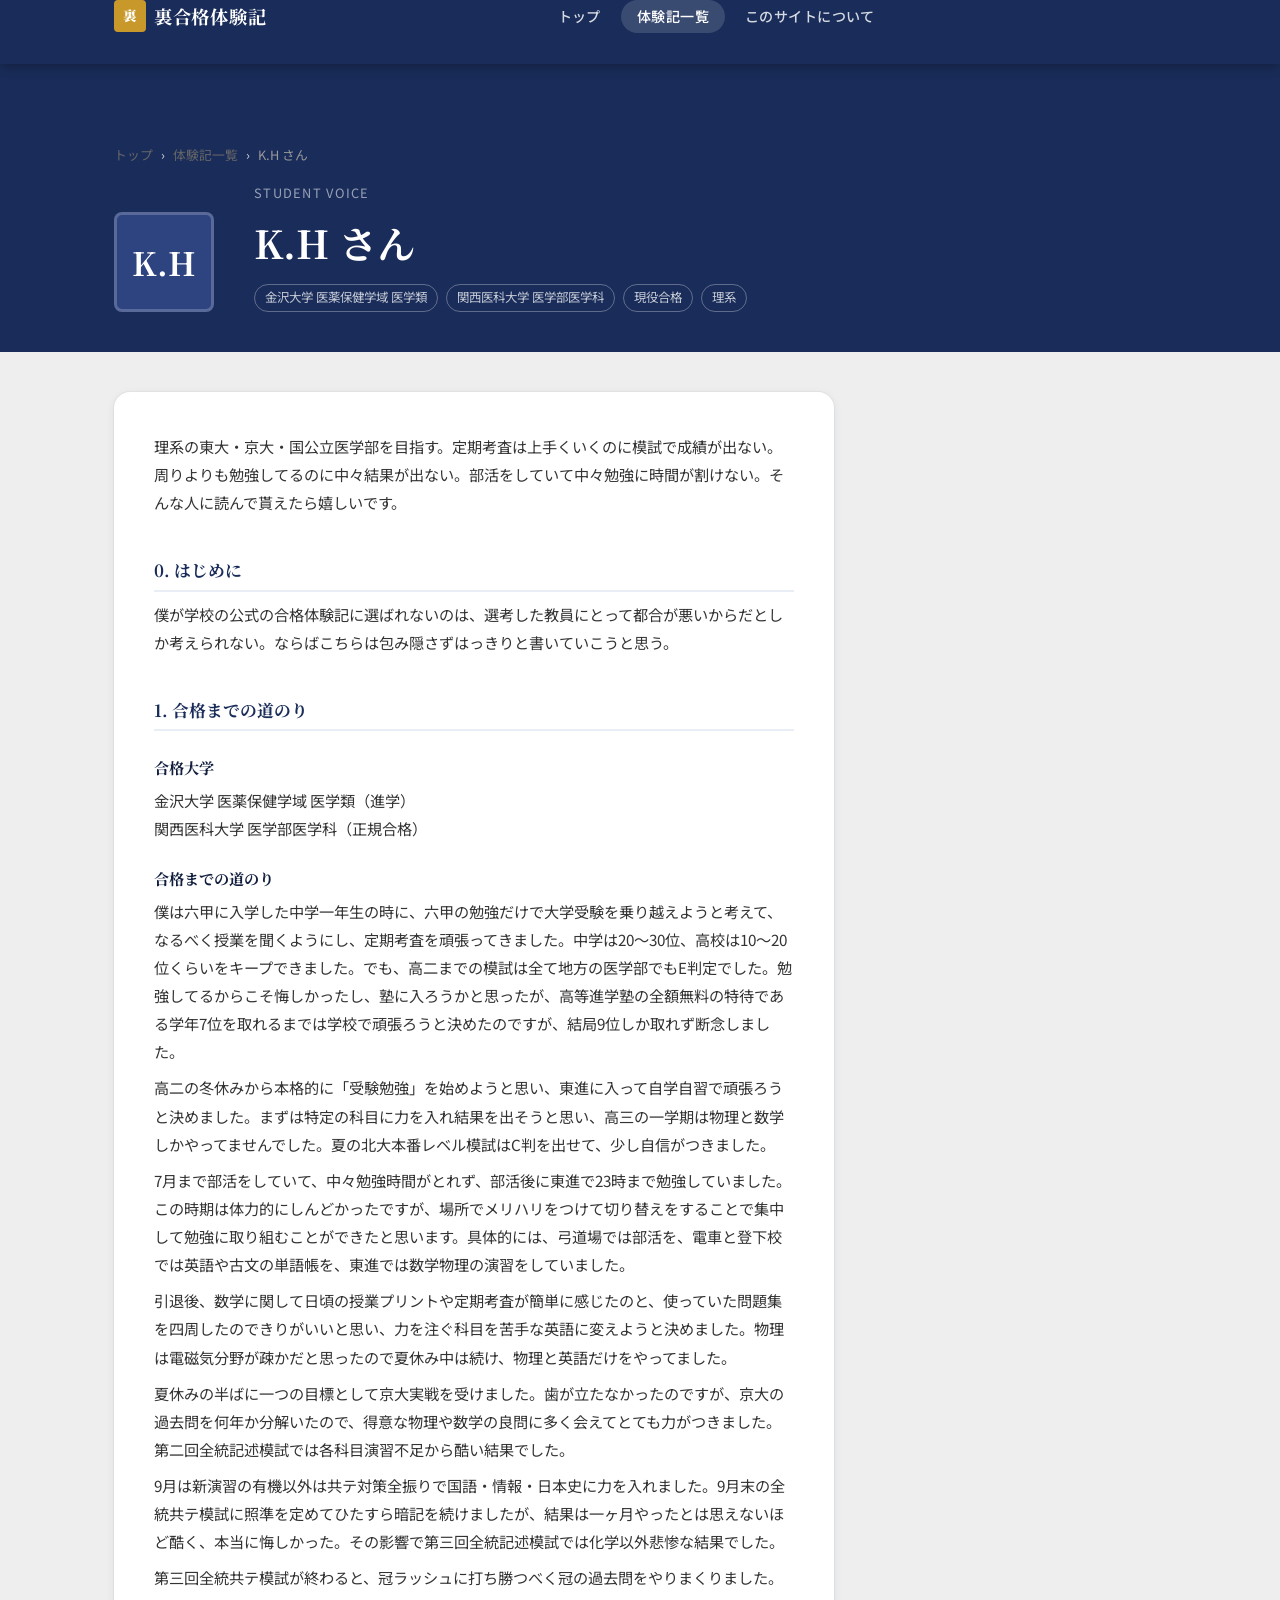
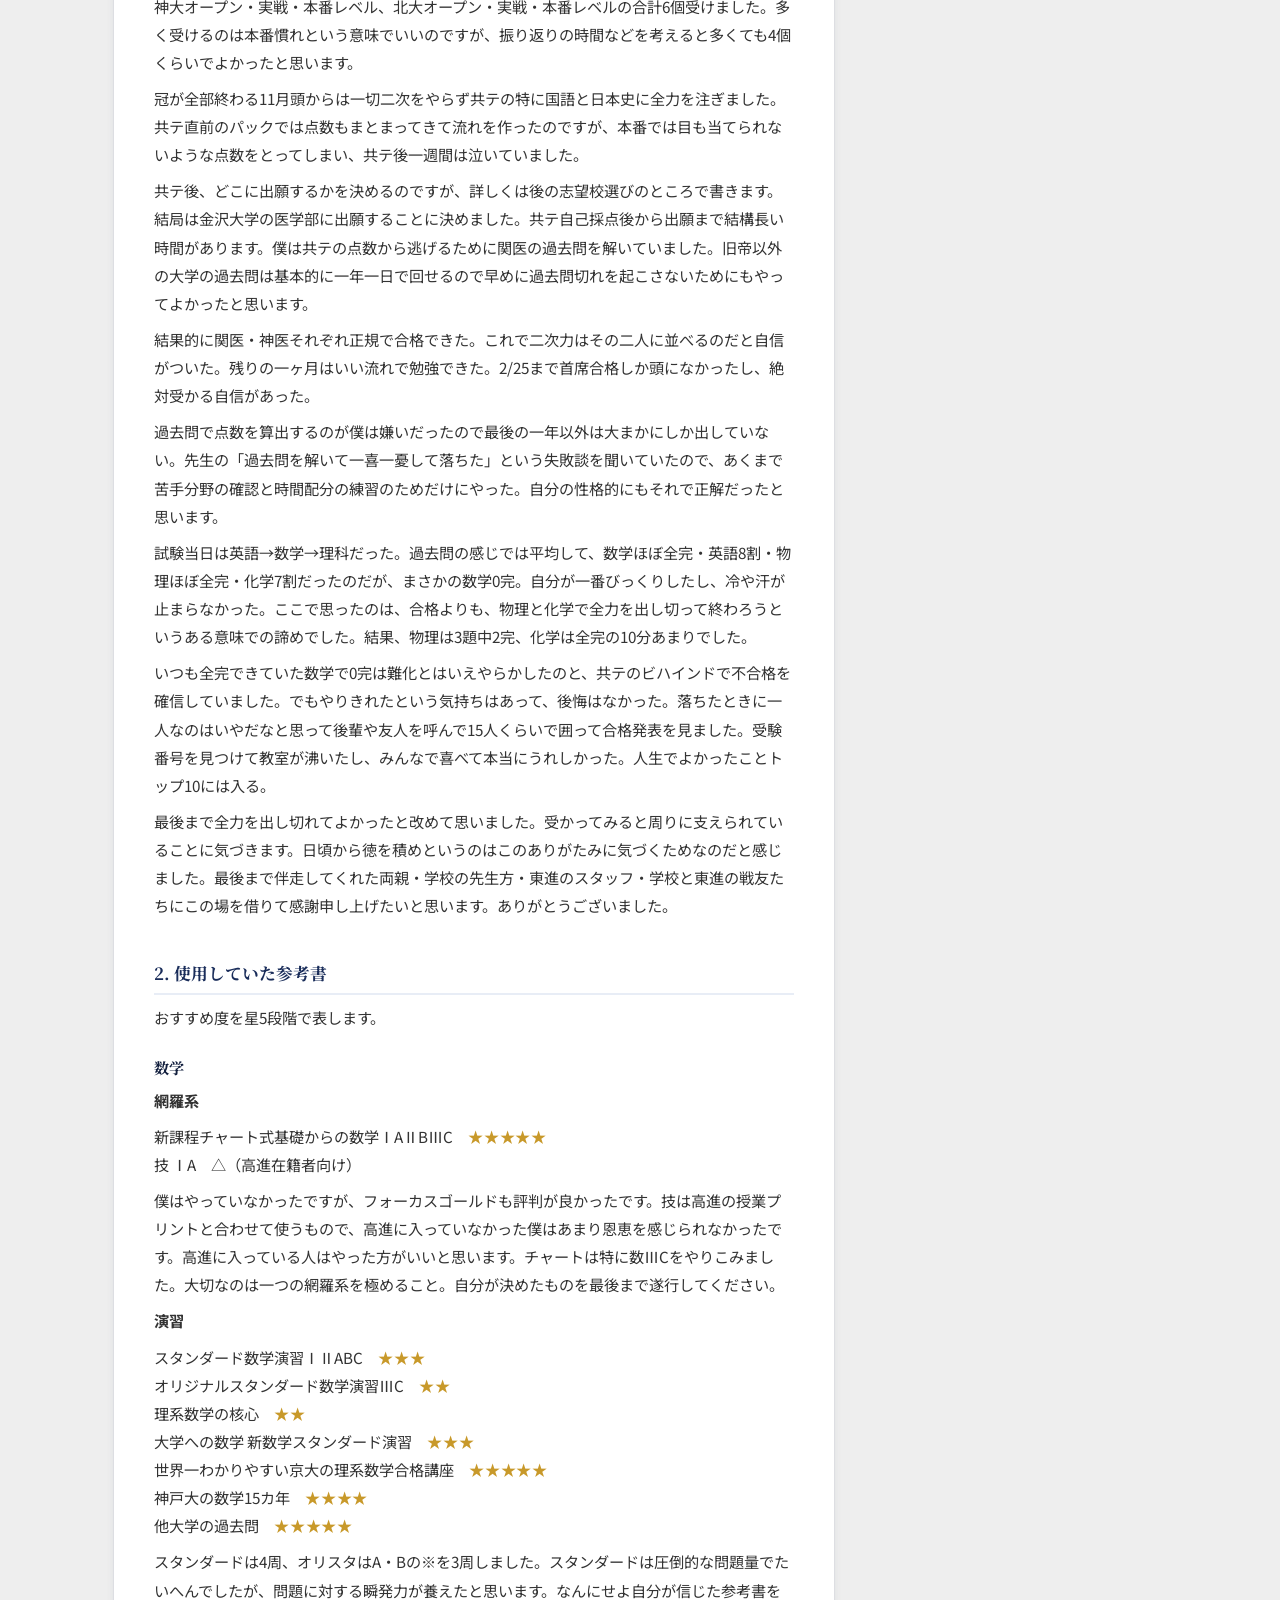
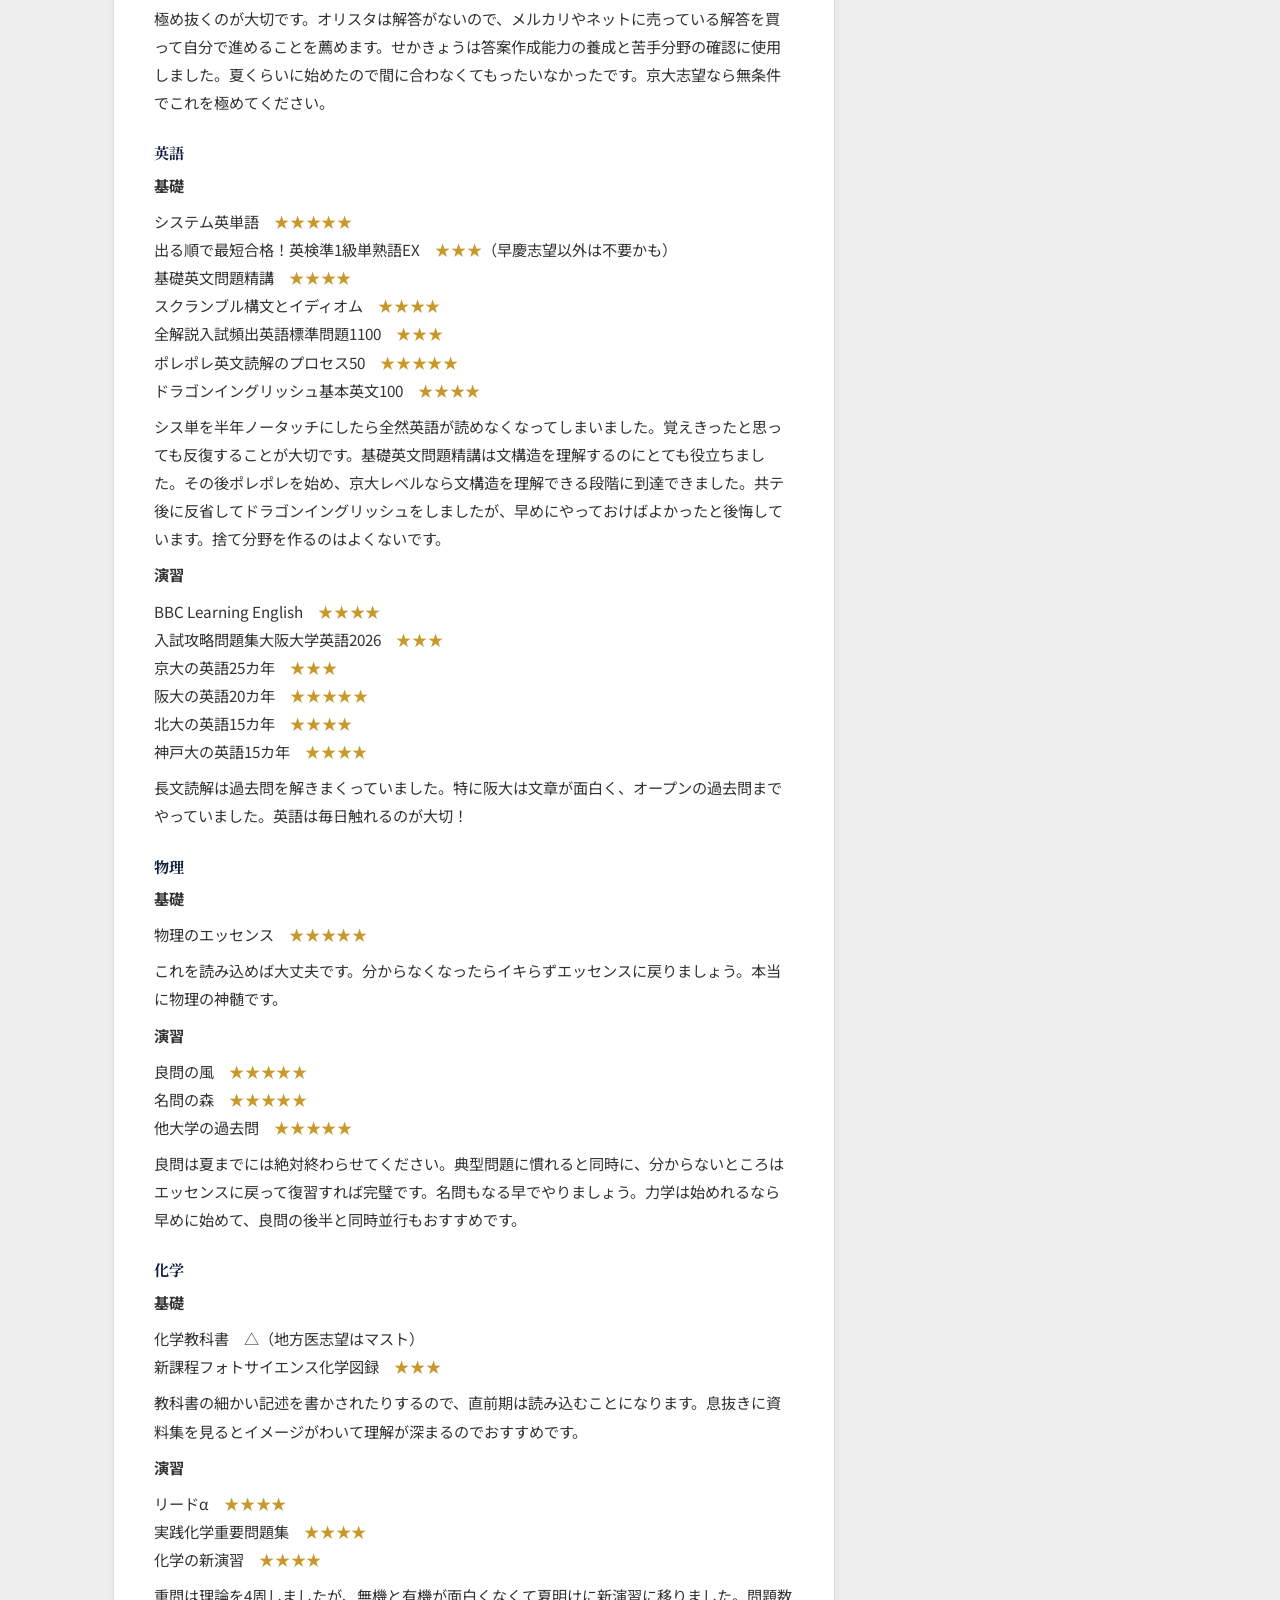
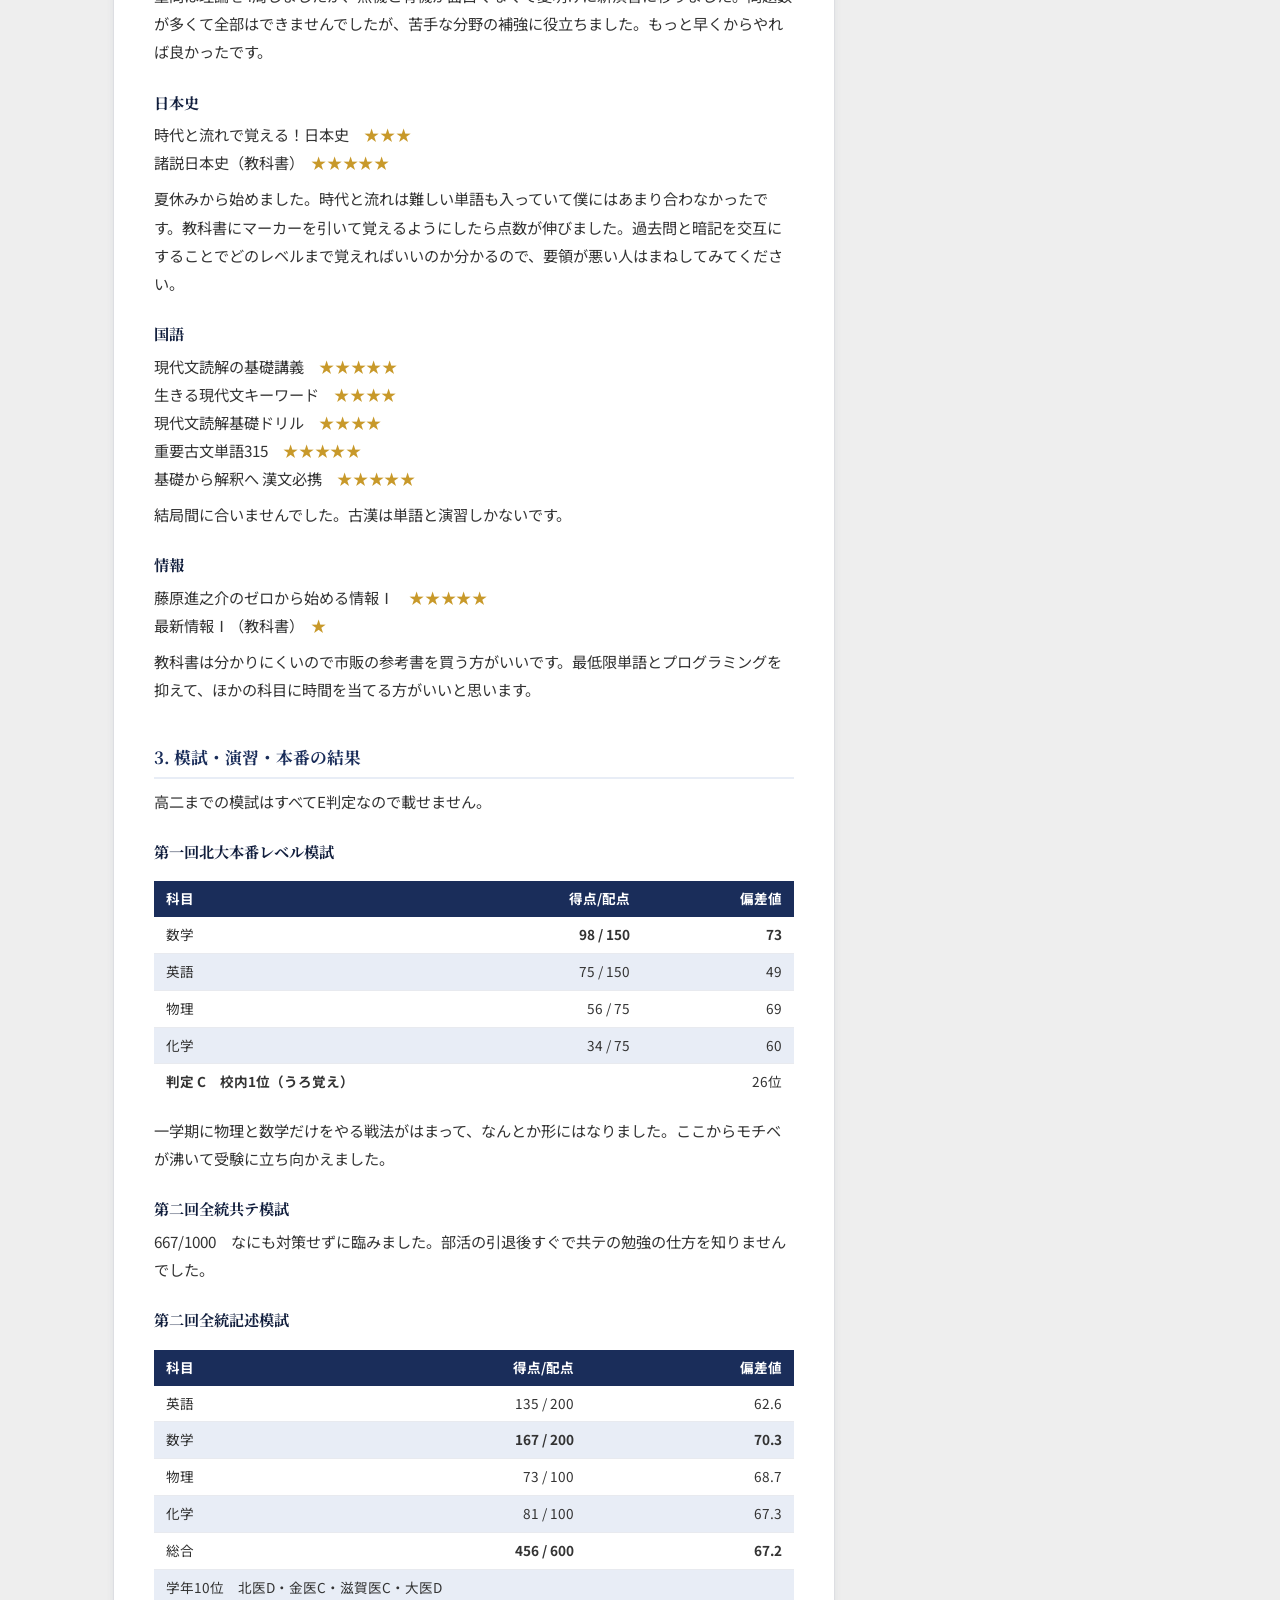
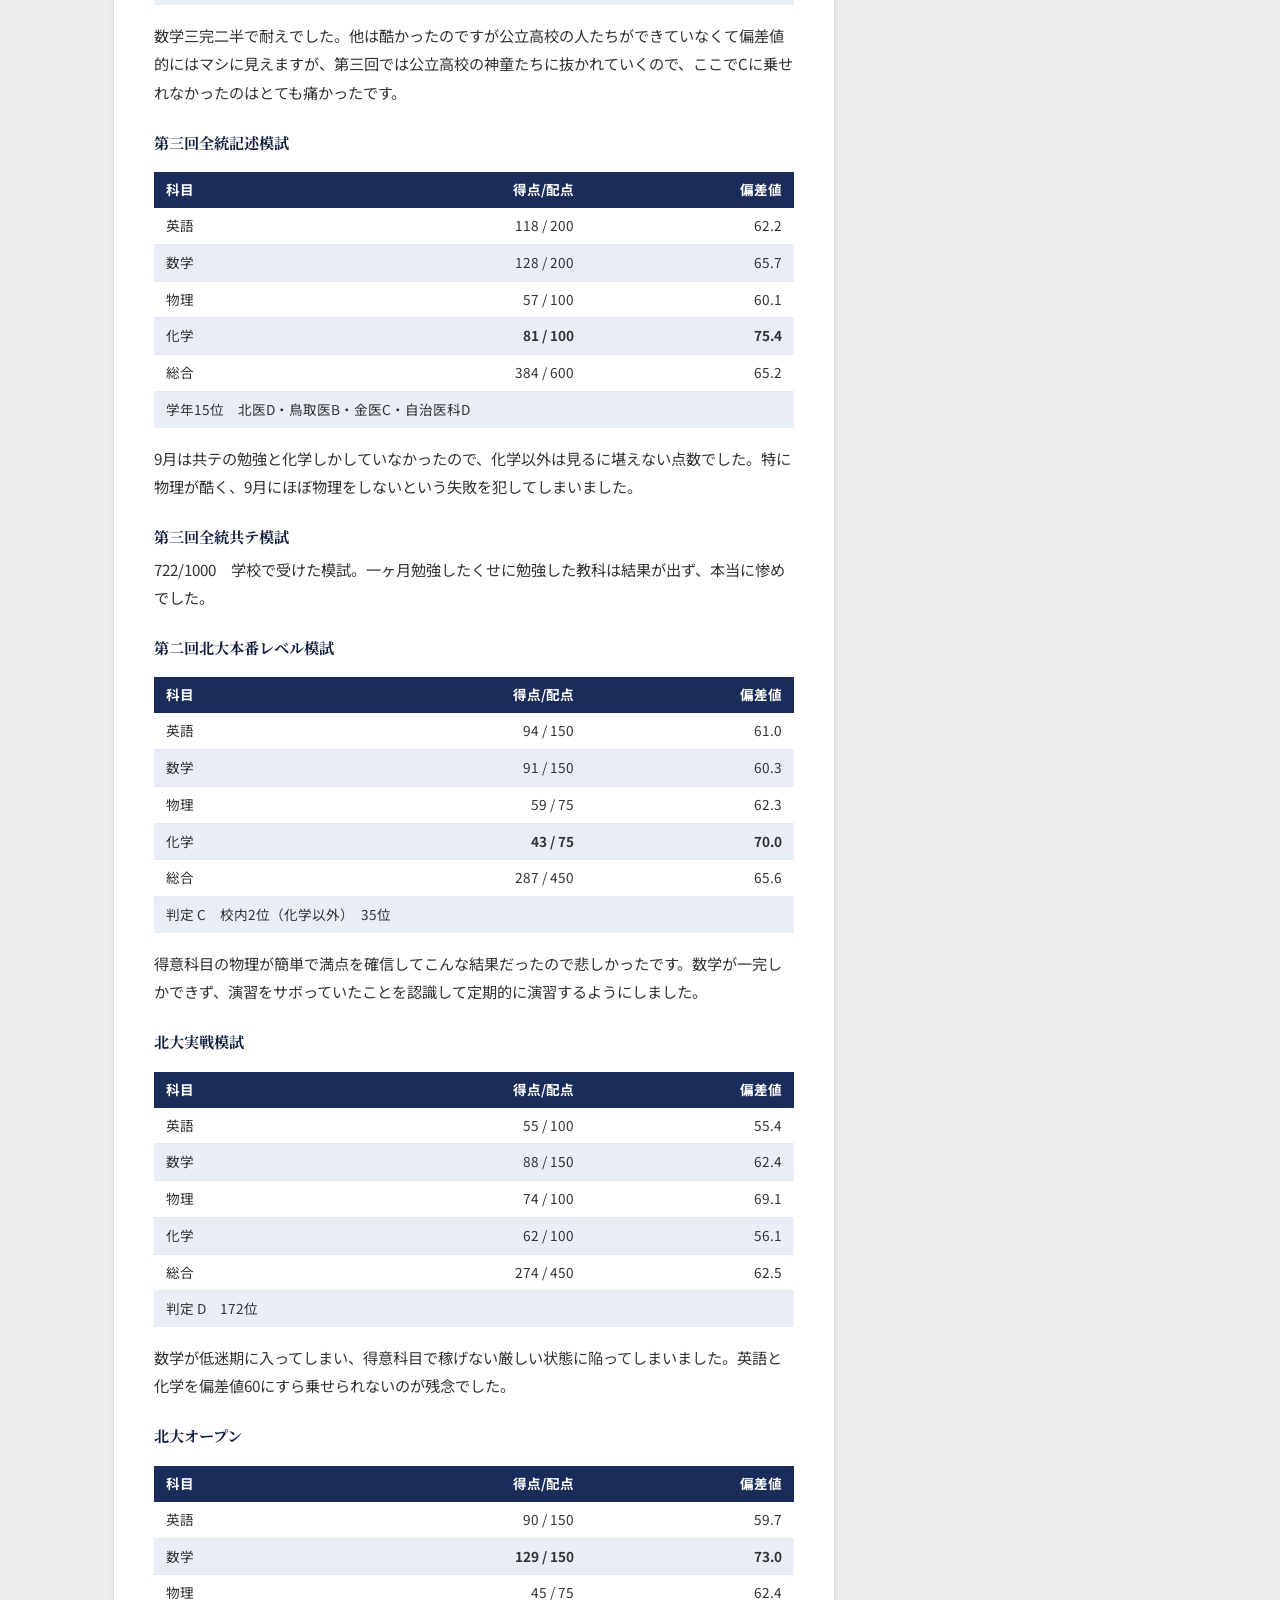
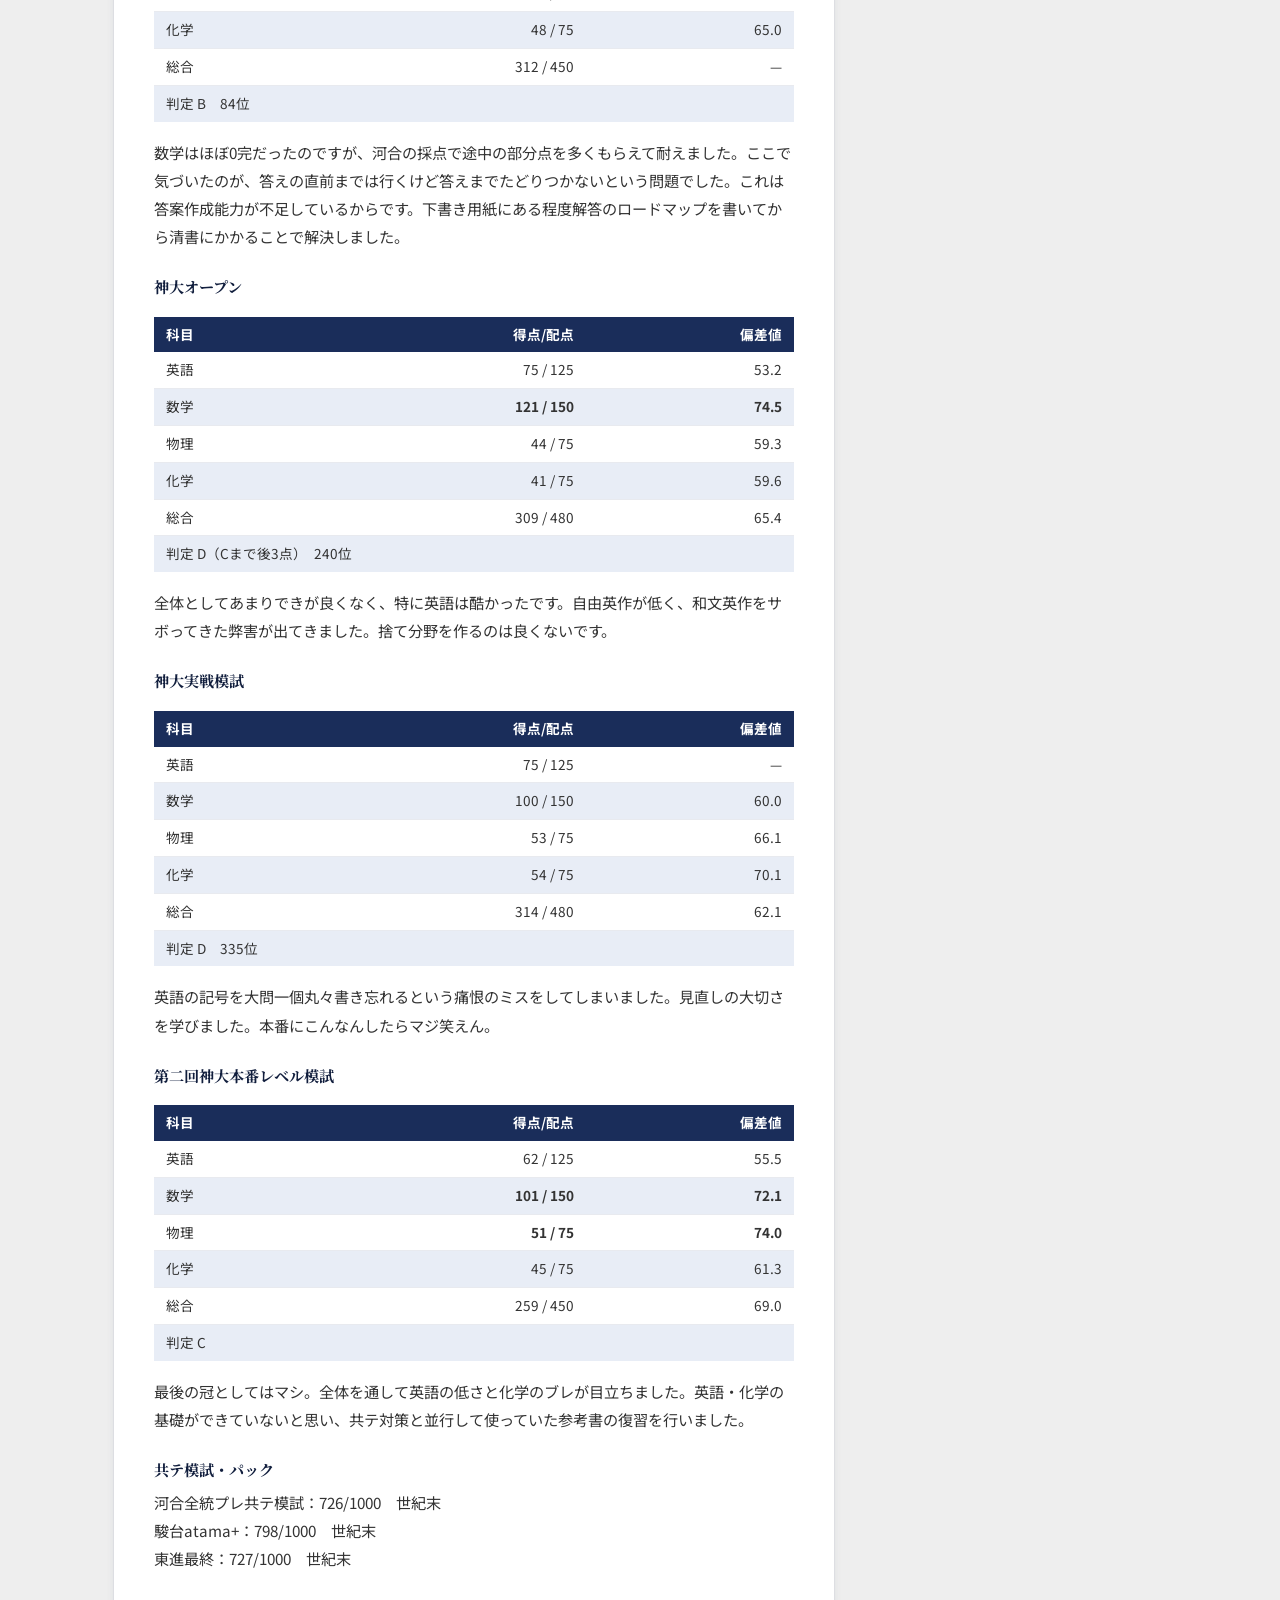
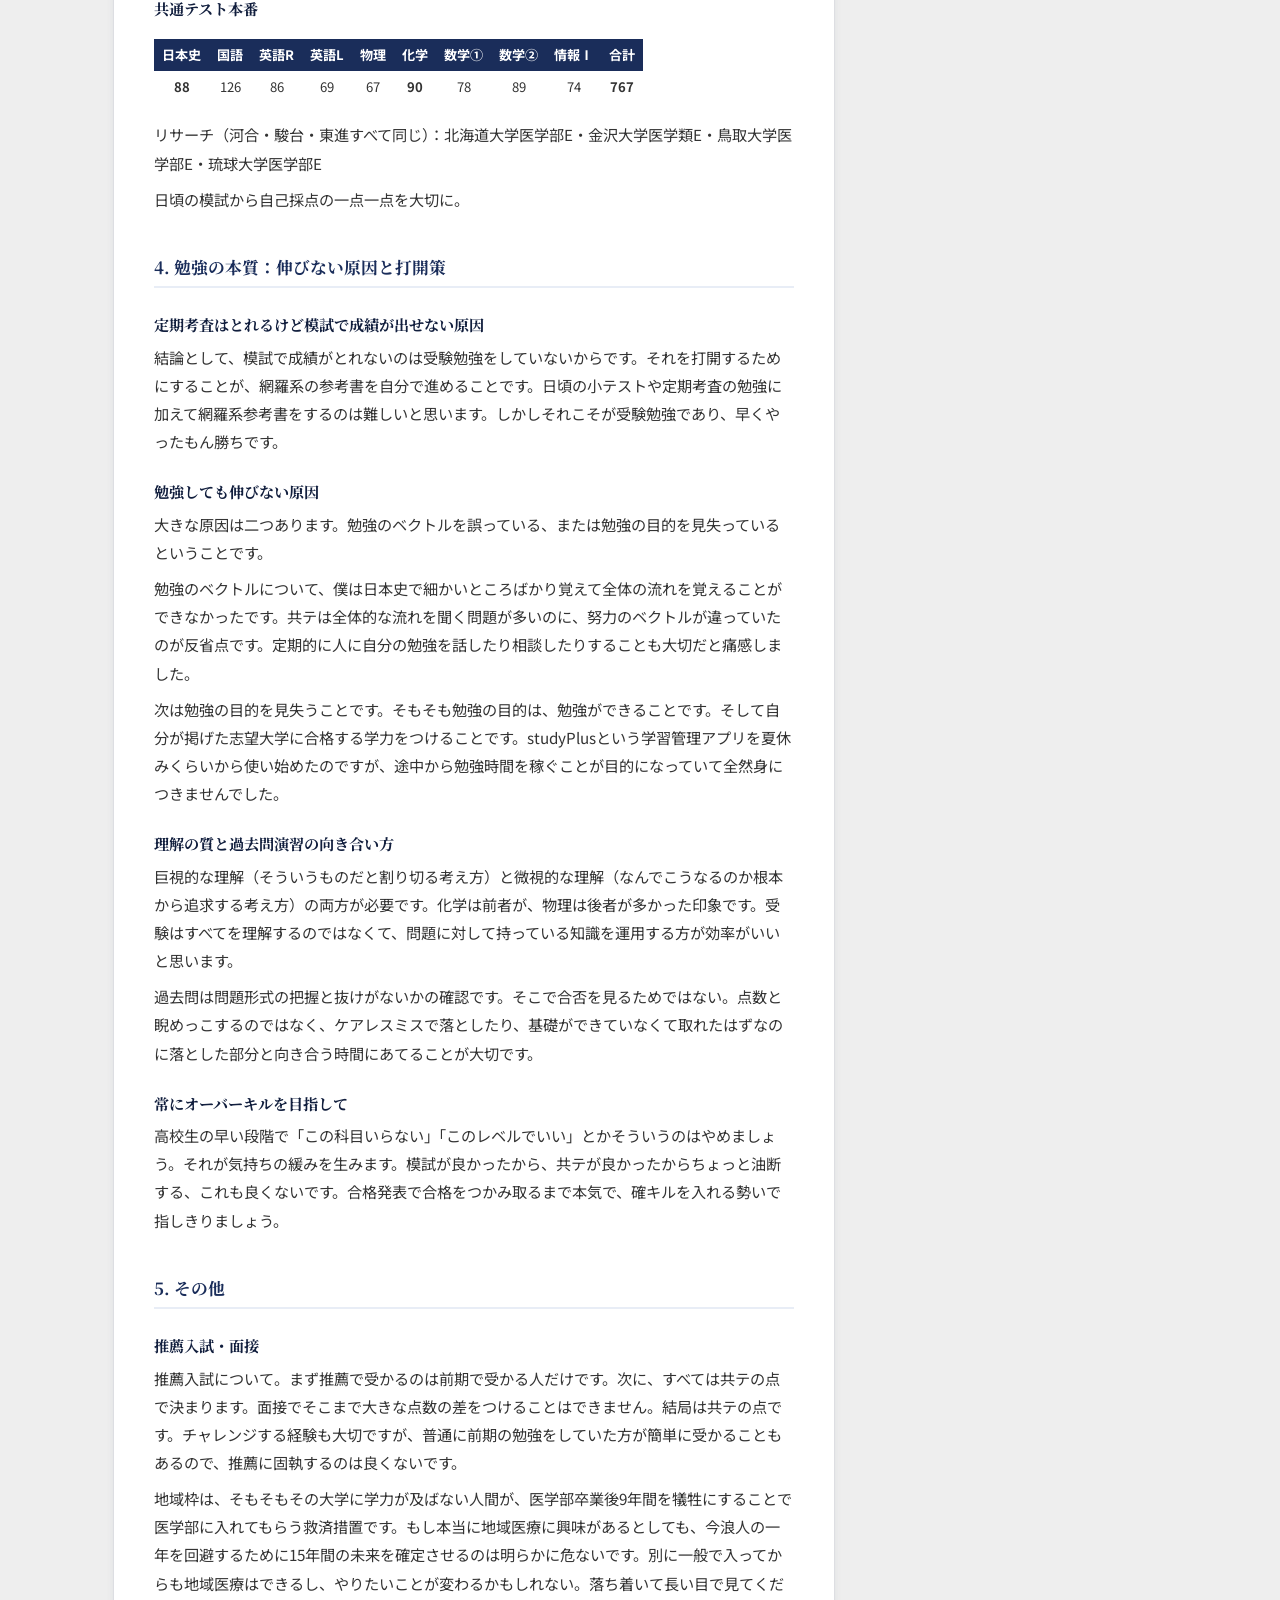
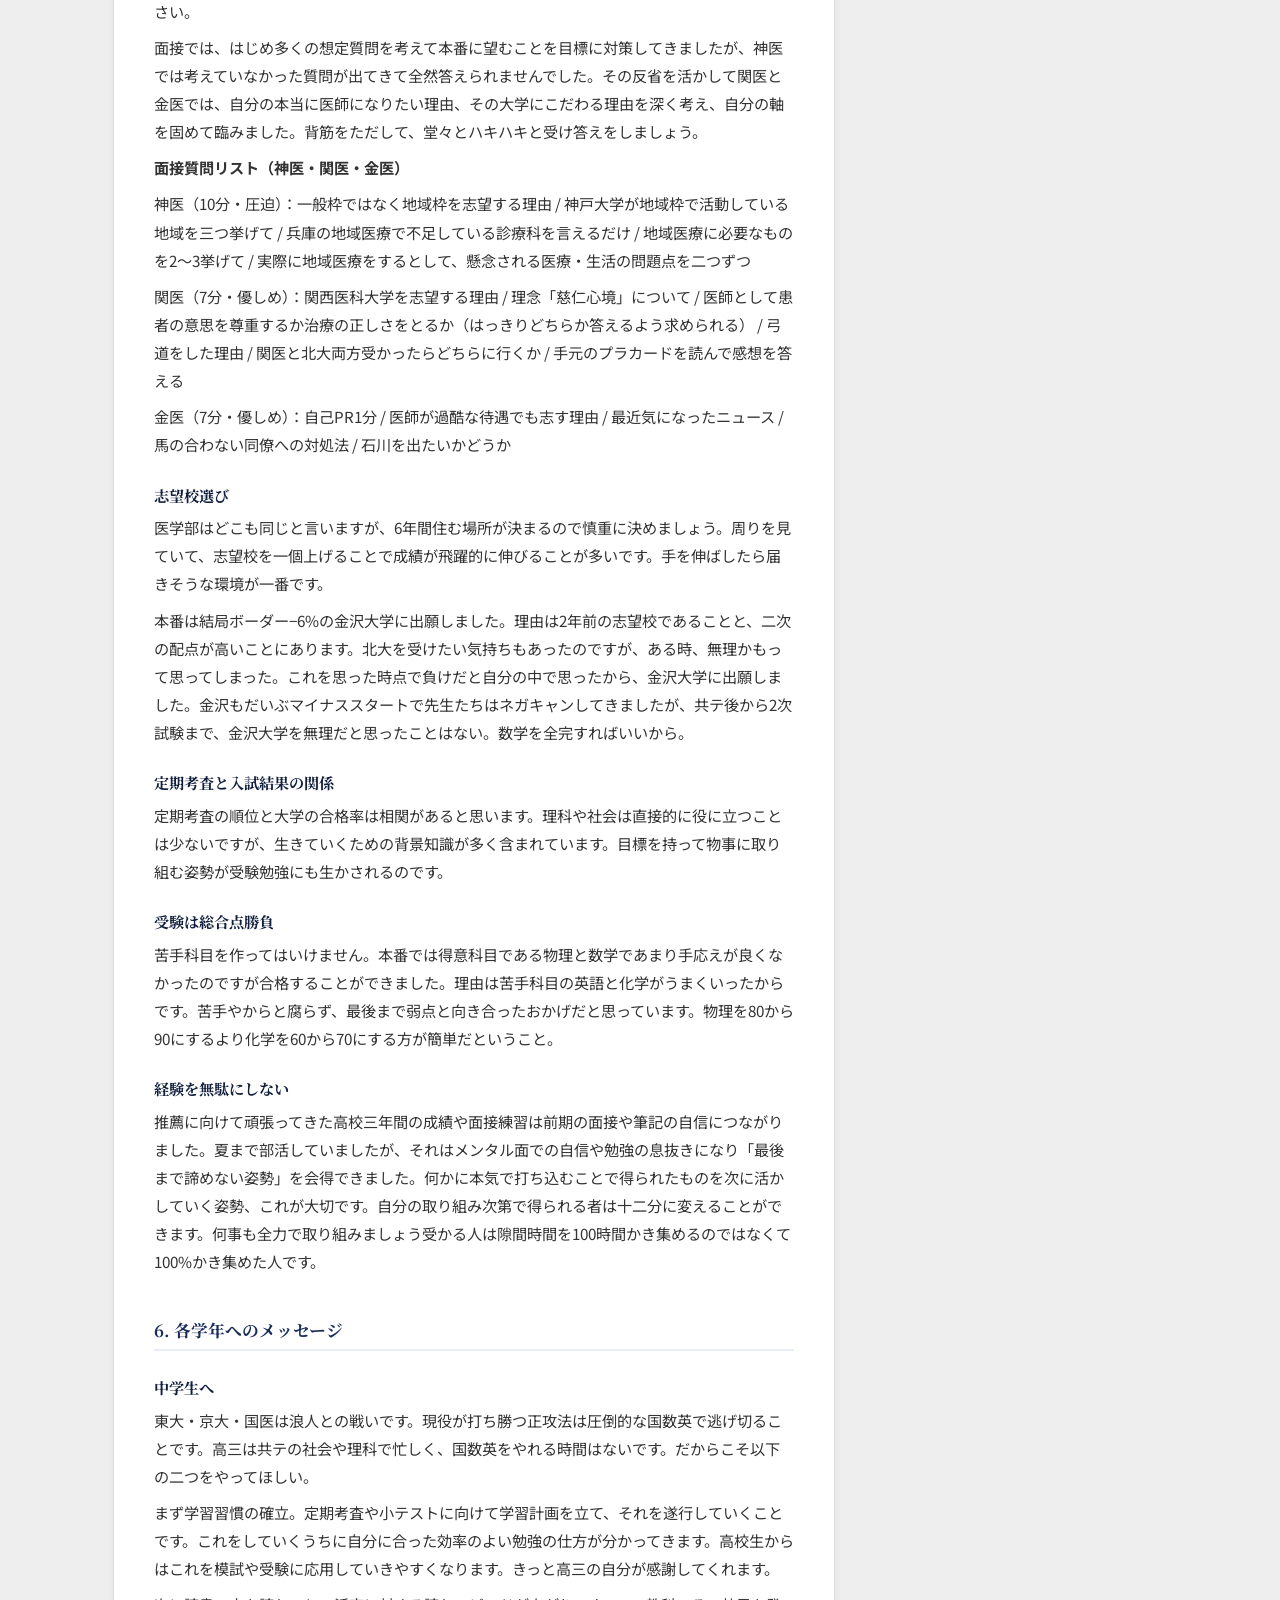
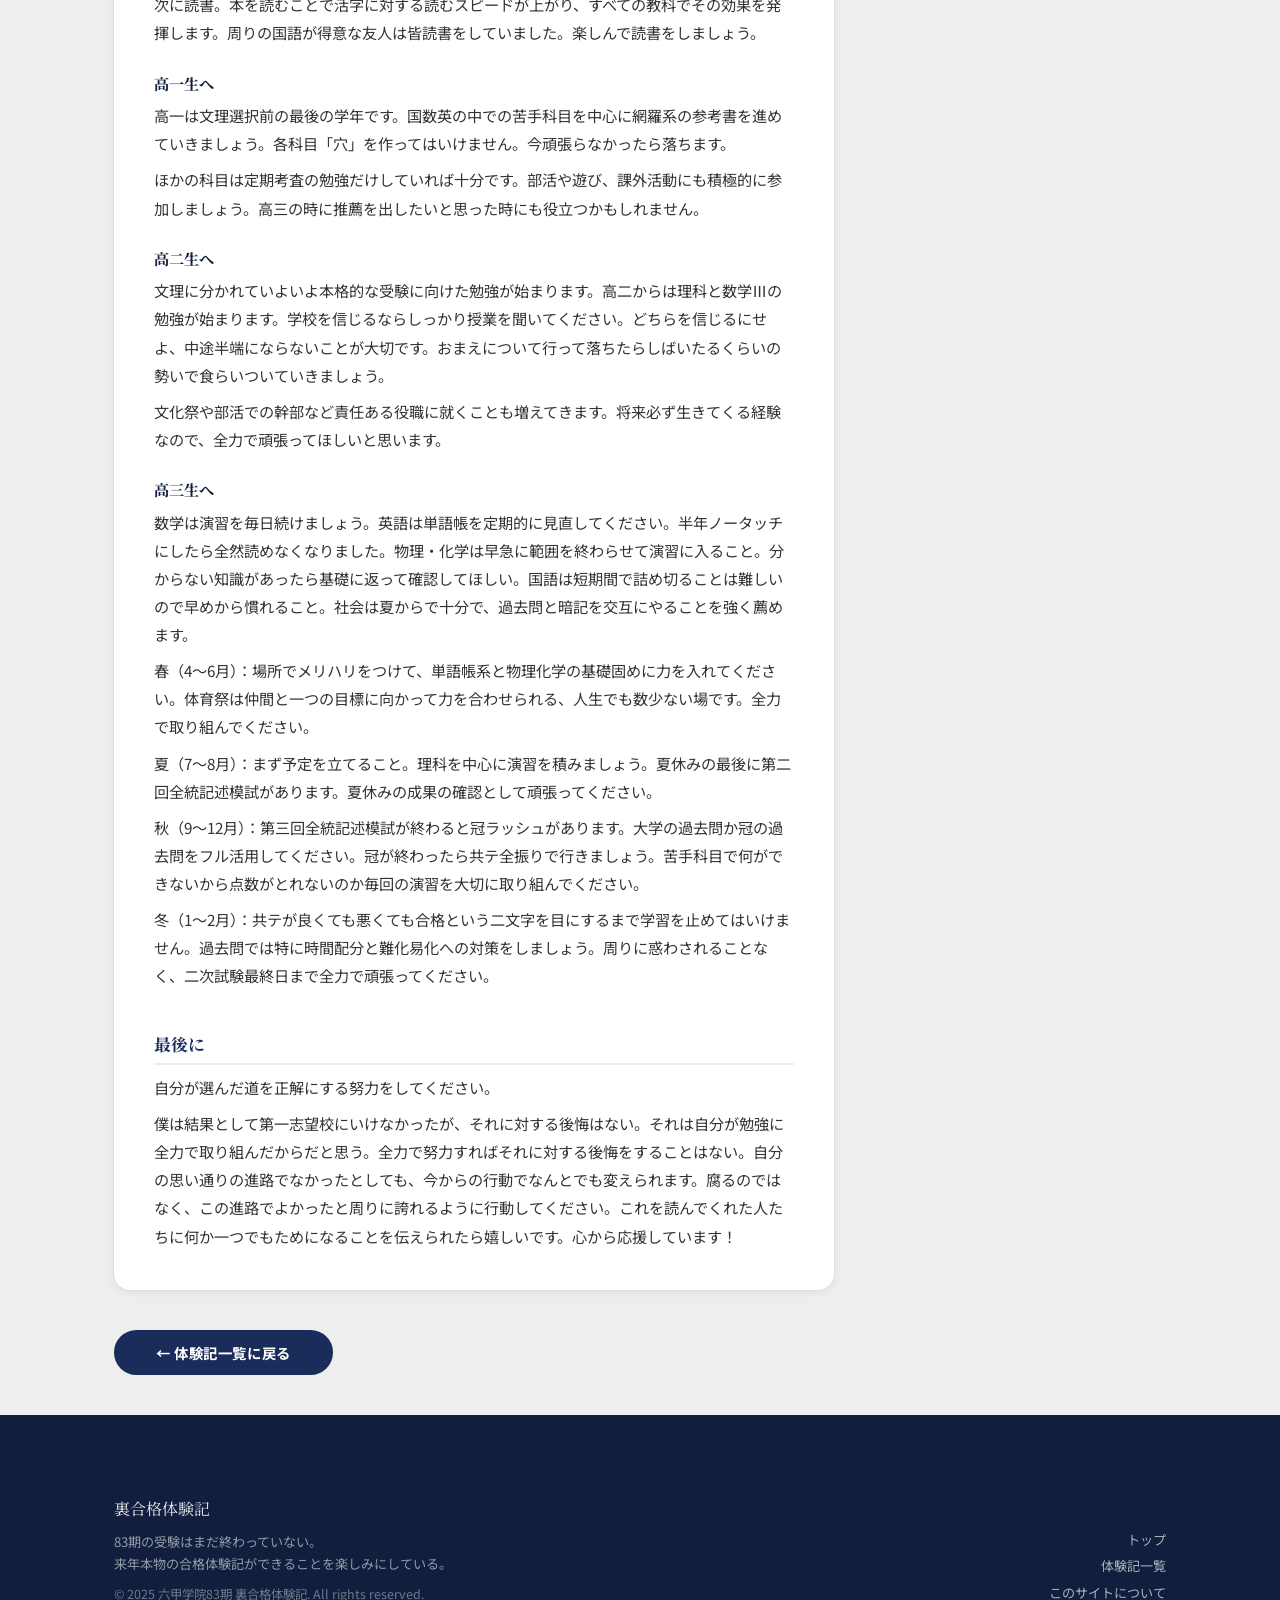
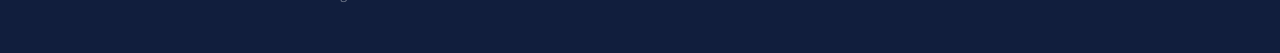
==== taikenki/k.h/index.html @ cc57521a "update" ====
<!DOCTYPE html>
<html lang="ja" data-root="../../">
<head>
  <meta charset="UTF-8">
  <meta name="viewport" content="width=device-width, initial-scale=1.0">
  <meta name="description" content="K.H さんの合格体験記 - 金沢大学 医薬保健学域 医学類。">
  <title>K.H さんの体験記 | 合格体験記</title>
  <link rel="preconnect" href="https://fonts.googleapis.com">
  <link rel="preconnect" href="https://fonts.gstatic.com" crossorigin>
  <link href="https://fonts.googleapis.com/css2?family=Noto+Sans+JP:wght@400;500;700&family=Noto+Serif+JP:wght@400;700&display=swap" rel="stylesheet">
  <link rel="stylesheet" href="../../styles/global.css">
  <style>
    .taikenki-body {
      background: var(--color-bg-white);
      border-radius: var(--radius-lg);
      box-shadow: var(--shadow-card);
      padding: var(--space-xl);
      margin: var(--space-xl) 0;
      max-width: 720px;
    }
    .taikenki-body h2 {
      font-family: var(--font-serif);
      font-size: 1.05rem;
      font-weight: 700;
      color: var(--color-navy);
      margin: var(--space-xl) 0 var(--space-sm);
      padding-bottom: var(--space-xs);
      border-bottom: 2px solid var(--color-navy-pale);
    }
    .taikenki-body h2:first-child { margin-top: 0; }
    .taikenki-body h3 {
      font-family: var(--font-serif);
      font-size: 0.95rem;
      font-weight: 700;
      color: var(--color-navy-dark);
      margin: var(--space-lg) 0 var(--space-xs);
    }
    .taikenki-body p {
      font-size: 0.95rem;
      line-height: 1.85;
      color: var(--color-text);
      margin-bottom: var(--space-sm);
    }
    .taikenki-body p:last-child { margin-bottom: 0; }

    /* 参考書おすすめ度 */
    .star { color: var(--color-accent); letter-spacing: 0.05em; }

    /* 模試テーブル */
    .score-table {
      width: 100%;
      border-collapse: collapse;
      font-size: 0.85rem;
      margin: var(--space-md) 0;
    }
    .score-table th {
      background: var(--color-navy);
      color: #fff;
      padding: 6px 12px;
      text-align: left;
      font-weight: 700;
    }
    .score-table th.r, .score-table td.r { text-align: right; }
    .score-table td {
      padding: 6px 12px;
      border-bottom: 1px solid var(--color-border-light);
    }
    .score-table tr:nth-child(even) td { background: var(--color-navy-pale); }
    .score-table tr:last-child td { border-bottom: none; }
    .score-table td.b { font-weight: 700; }

    /* 共テパック */
    .kyo-table {
      width: 100%;
      border-collapse: collapse;
      font-size: 0.82rem;
      margin: var(--space-md) 0;
      display: block;
      overflow-x: auto;
    }
    .kyo-table th {
      background: var(--color-navy);
      color: #fff;
      padding: 5px 8px;
      font-weight: 700;
      white-space: nowrap;
      text-align: center;
    }
    .kyo-table td {
      padding: 5px 8px;
      border-bottom: 1px solid var(--color-border-light);
      text-align: center;
      white-space: nowrap;
    }
    .kyo-table tr:nth-child(even) td { background: var(--color-navy-pale); }
    .kyo-table tr:last-child td { border-bottom: none; }
    .kyo-table td.l { text-align: left; }
    .kyo-table td.b { font-weight: 700; }
  </style>
</head>
<body>

  <div id="site-header"></div>

  <main>

    <section class="profile-hero" aria-label="プロフィール">
      <div class="container">
        <nav class="breadcrumb" aria-label="パンくずリスト">
          <span class="breadcrumb__item"><a href="../../" class="breadcrumb__link">トップ</a></span>
          <span class="breadcrumb__sep" aria-hidden="true">›</span>
          <span class="breadcrumb__item"><a href="../../#taikenki" class="breadcrumb__link">体験記一覧</a></span>
          <span class="breadcrumb__sep" aria-hidden="true">›</span>
          <span class="breadcrumb__item">K.H さん</span>
        </nav>
        <div class="profile-hero__inner">
          <div class="profile-hero__avatar" aria-hidden="true">K.H</div>
          <div class="profile-hero__body">
            <p style="font-size:0.8rem; color:rgba(255,255,255,0.55); margin-bottom:var(--space-xs); letter-spacing:0.1em;">STUDENT VOICE</p>
            <h1 class="profile-hero__name">K.H さん</h1>
            <div class="profile-hero__tags">
              <span class="profile-hero__tag">金沢大学 医薬保健学域 医学類</span>
              <span class="profile-hero__tag">関西医科大学 医学部医学科</span>
              <span class="profile-hero__tag">現役合格</span>
              <span class="profile-hero__tag">理系</span>
            </div>
          </div>
        </div>
      </div>
    </section>

    <div class="container">
      <div class="taikenki-body">

        <p>理系の東大・京大・国公立医学部を目指す。定期考査は上手くいくのに模試で成績が出ない。周りよりも勉強してるのに中々結果が出ない。部活をしていて中々勉強に時間が割けない。そんな人に読んで貰えたら嬉しいです。</p>

        <h2>0. はじめに</h2>

        <p>僕が学校の公式の合格体験記に選ばれないのは、選考した教員にとって都合が悪いからだとしか考えられない。ならばこちらは包み隠さずはっきりと書いていこうと思う。</p>

        <h2>1. 合格までの道のり</h2>

        <h3>合格大学</h3>
        <p>金沢大学 医薬保健学域 医学類（進学）<br>
        関西医科大学 医学部医学科（正規合格）</p>

        <h3>合格までの道のり</h3>
        <p>僕は六甲に入学した中学一年生の時に、六甲の勉強だけで大学受験を乗り越えようと考えて、なるべく授業を聞くようにし、定期考査を頑張ってきました。中学は20〜30位、高校は10〜20位くらいをキープできました。でも、高二までの模試は全て地方の医学部でもE判定でした。勉強してるからこそ悔しかったし、塾に入ろうかと思ったが、高等進学塾の全額無料の特待である学年7位を取れるまでは学校で頑張ろうと決めたのですが、結局9位しか取れず断念しました。</p>
        <p>高二の冬休みから本格的に「受験勉強」を始めようと思い、東進に入って自学自習で頑張ろうと決めました。まずは特定の科目に力を入れ結果を出そうと思い、高三の一学期は物理と数学しかやってませんでした。夏の北大本番レベル模試はC判を出せて、少し自信がつきました。</p>
        <p>7月まで部活をしていて、中々勉強時間がとれず、部活後に東進で23時まで勉強していました。この時期は体力的にしんどかったですが、場所でメリハリをつけて切り替えをすることで集中して勉強に取り組むことができたと思います。具体的には、弓道場では部活を、電車と登下校では英語や古文の単語帳を、東進では数学物理の演習をしていました。</p>
        <p>引退後、数学に関して日頃の授業プリントや定期考査が簡単に感じたのと、使っていた問題集を四周したのできりがいいと思い、力を注ぐ科目を苦手な英語に変えようと決めました。物理は電磁気分野が疎かだと思ったので夏休み中は続け、物理と英語だけをやってました。</p>
        <p>夏休みの半ばに一つの目標として京大実戦を受けました。歯が立たなかったのですが、京大の過去問を何年か分解いたので、得意な物理や数学の良問に多く会えてとても力がつきました。第二回全統記述模試では各科目演習不足から酷い結果でした。</p>
        <p>9月は新演習の有機以外は共テ対策全振りで国語・情報・日本史に力を入れました。9月末の全統共テ模試に照準を定めてひたすら暗記を続けましたが、結果は一ヶ月やったとは思えないほど酷く、本当に悔しかった。その影響で第三回全統記述模試では化学以外悲惨な結果でした。</p>
        <p>第三回全統共テ模試が終わると、冠ラッシュに打ち勝つべく冠の過去問をやりまくりました。神大オープン・実戦・本番レベル、北大オープン・実戦・本番レベルの合計6個受けました。多く受けるのは本番慣れという意味でいいのですが、振り返りの時間などを考えると多くても4個くらいでよかったと思います。</p>
        <p>冠が全部終わる11月頭からは一切二次をやらず共テの特に国語と日本史に全力を注ぎました。共テ直前のパックでは点数もまとまってきて流れを作ったのですが、本番では目も当てられないような点数をとってしまい、共テ後一週間は泣いていました。</p>
        <p>共テ後、どこに出願するかを決めるのですが、詳しくは後の志望校選びのところで書きます。結局は金沢大学の医学部に出願することに決めました。共テ自己採点後から出願まで結構長い時間があります。僕は共テの点数から逃げるために関医の過去問を解いていました。旧帝以外の大学の過去問は基本的に一年一日で回せるので早めに過去問切れを起こさないためにもやってよかったと思います。</p>
        <p>結果的に関医・神医それぞれ正規で合格できた。これで二次力はその二人に並べるのだと自信がついた。残りの一ヶ月はいい流れで勉強できた。2/25まで首席合格しか頭になかったし、絶対受かる自信があった。</p>
        <p>過去問で点数を算出するのが僕は嫌いだったので最後の一年以外は大まかにしか出していない。先生の「過去問を解いて一喜一憂して落ちた」という失敗談を聞いていたので、あくまで苦手分野の確認と時間配分の練習のためだけにやった。自分の性格的にもそれで正解だったと思います。</p>
        <p>試験当日は英語→数学→理科だった。過去問の感じでは平均して、数学ほぼ全完・英語8割・物理ほぼ全完・化学7割だったのだが、まさかの数学0完。自分が一番びっくりしたし、冷や汗が止まらなかった。ここで思ったのは、合格よりも、物理と化学で全力を出し切って終わろうというある意味での諦めでした。結果、物理は3題中2完、化学は全完の10分あまりでした。</p>
        <p>いつも全完できていた数学で0完は難化とはいえやらかしたのと、共テのビハインドで不合格を確信していました。でもやりきれたという気持ちはあって、後悔はなかった。落ちたときに一人なのはいやだなと思って後輩や友人を呼んで15人くらいで囲って合格発表を見ました。受験番号を見つけて教室が沸いたし、みんなで喜べて本当にうれしかった。人生でよかったことトップ10には入る。</p>
        <p>最後まで全力を出し切れてよかったと改めて思いました。受かってみると周りに支えられていることに気づきます。日頃から徳を積めというのはこのありがたみに気づくためなのだと感じました。最後まで伴走してくれた両親・学校の先生方・東進のスタッフ・学校と東進の戦友たちにこの場を借りて感謝申し上げたいと思います。ありがとうございました。</p>

        <h2>2. 使用していた参考書</h2>

        <p>おすすめ度を星5段階で表します。</p>

        <h3>数学</h3>
        <p><strong>網羅系</strong></p>
        <p>新課程チャート式基礎からの数学ⅠAⅡBⅢC　<span class="star">★★★★★</span><br>
        技 ⅠA　△（高進在籍者向け）</p>
        <p>僕はやっていなかったですが、フォーカスゴールドも評判が良かったです。技は高進の授業プリントと合わせて使うもので、高進に入っていなかった僕はあまり恩恵を感じられなかったです。高進に入っている人はやった方がいいと思います。チャートは特に数ⅢCをやりこみました。大切なのは一つの網羅系を極めること。自分が決めたものを最後まで遂行してください。</p>

        <p><strong>演習</strong></p>
        <p>スタンダード数学演習ⅠⅡABC　<span class="star">★★★</span><br>
        オリジナルスタンダード数学演習ⅢC　<span class="star">★★</span><br>
        理系数学の核心　<span class="star">★★</span><br>
        大学への数学 新数学スタンダード演習　<span class="star">★★★</span><br>
        世界一わかりやすい京大の理系数学合格講座　<span class="star">★★★★★</span><br>
        神戸大の数学15カ年　<span class="star">★★★★</span><br>
        他大学の過去問　<span class="star">★★★★★</span></p>
        <p>スタンダードは4周、オリスタはA・Bの※を3周しました。スタンダードは圧倒的な問題量でたいへんでしたが、問題に対する瞬発力が養えたと思います。なんにせよ自分が信じた参考書を極め抜くのが大切です。オリスタは解答がないので、メルカリやネットに売っている解答を買って自分で進めることを薦めます。せかきょうは答案作成能力の養成と苦手分野の確認に使用しました。夏くらいに始めたので間に合わなくてもったいなかったです。京大志望なら無条件でこれを極めてください。</p>

        <h3>英語</h3>
        <p><strong>基礎</strong></p>
        <p>システム英単語　<span class="star">★★★★★</span><br>
        出る順で最短合格！英検準1級単熟語EX　<span class="star">★★★</span>（早慶志望以外は不要かも）<br>
        基礎英文問題精講　<span class="star">★★★★</span><br>
        スクランブル構文とイディオム　<span class="star">★★★★</span><br>
        全解説入試頻出英語標準問題1100　<span class="star">★★★</span><br>
        ポレポレ英文読解のプロセス50　<span class="star">★★★★★</span><br>
        ドラゴンイングリッシュ基本英文100　<span class="star">★★★★</span></p>
        <p>シス単を半年ノータッチにしたら全然英語が読めなくなってしまいました。覚えきったと思っても反復することが大切です。基礎英文問題精講は文構造を理解するのにとても役立ちました。その後ポレポレを始め、京大レベルなら文構造を理解できる段階に到達できました。共テ後に反省してドラゴンイングリッシュをしましたが、早めにやっておけばよかったと後悔しています。捨て分野を作るのはよくないです。</p>

        <p><strong>演習</strong></p>
        <p>BBC Learning English　<span class="star">★★★★</span><br>
        入試攻略問題集大阪大学英語2026　<span class="star">★★★</span><br>
        京大の英語25カ年　<span class="star">★★★</span><br>
        阪大の英語20カ年　<span class="star">★★★★★</span><br>
        北大の英語15カ年　<span class="star">★★★★</span><br>
        神戸大の英語15カ年　<span class="star">★★★★</span></p>
        <p>長文読解は過去問を解きまくっていました。特に阪大は文章が面白く、オープンの過去問までやっていました。英語は毎日触れるのが大切！</p>

        <h3>物理</h3>
        <p><strong>基礎</strong></p>
        <p>物理のエッセンス　<span class="star">★★★★★</span></p>
        <p>これを読み込めば大丈夫です。分からなくなったらイキらずエッセンスに戻りましょう。本当に物理の神髄です。</p>

        <p><strong>演習</strong></p>
        <p>良問の風　<span class="star">★★★★★</span><br>
        名問の森　<span class="star">★★★★★</span><br>
        他大学の過去問　<span class="star">★★★★★</span></p>
        <p>良問は夏までには絶対終わらせてください。典型問題に慣れると同時に、分からないところはエッセンスに戻って復習すれば完璧です。名問もなる早でやりましょう。力学は始めれるなら早めに始めて、良問の後半と同時並行もおすすめです。</p>

        <h3>化学</h3>
        <p><strong>基礎</strong></p>
        <p>化学教科書　△（地方医志望はマスト）<br>
        新課程フォトサイエンス化学図録　<span class="star">★★★</span></p>
        <p>教科書の細かい記述を書かされたりするので、直前期は読み込むことになります。息抜きに資料集を見るとイメージがわいて理解が深まるのでおすすめです。</p>

        <p><strong>演習</strong></p>
        <p>リードα　<span class="star">★★★★</span><br>
        実践化学重要問題集　<span class="star">★★★★</span><br>
        化学の新演習　<span class="star">★★★★</span></p>
        <p>重問は理論を4周しましたが、無機と有機が面白くなくて夏明けに新演習に移りました。問題数が多くて全部はできませんでしたが、苦手な分野の補強に役立ちました。もっと早くからやれば良かったです。</p>

        <h3>日本史</h3>
        <p>時代と流れで覚える！日本史　<span class="star">★★★</span><br>
        諸説日本史（教科書）　<span class="star">★★★★★</span></p>
        <p>夏休みから始めました。時代と流れは難しい単語も入っていて僕にはあまり合わなかったです。教科書にマーカーを引いて覚えるようにしたら点数が伸びました。過去問と暗記を交互にすることでどのレベルまで覚えればいいのか分かるので、要領が悪い人はまねしてみてください。</p>

        <h3>国語</h3>
        <p>現代文読解の基礎講義　<span class="star">★★★★★</span><br>
        生きる現代文キーワード　<span class="star">★★★★</span><br>
        現代文読解基礎ドリル　<span class="star">★★★★</span><br>
        重要古文単語315　<span class="star">★★★★★</span><br>
        基礎から解釈へ 漢文必携　<span class="star">★★★★★</span></p>
        <p>結局間に合いませんでした。古漢は単語と演習しかないです。</p>

        <h3>情報</h3>
        <p>藤原進之介のゼロから始める情報Ⅰ　<span class="star">★★★★★</span><br>
        最新情報Ⅰ（教科書）　<span class="star">★</span></p>
        <p>教科書は分かりにくいので市販の参考書を買う方がいいです。最低限単語とプログラミングを抑えて、ほかの科目に時間を当てる方がいいと思います。</p>

        <h2>3. 模試・演習・本番の結果</h2>

        <p>高二までの模試はすべてE判定なので載せません。</p>

        <h3>第一回北大本番レベル模試</h3>
        <table class="score-table">
          <thead><tr><th>科目</th><th class="r">得点/配点</th><th class="r">偏差値</th></tr></thead>
          <tbody>
            <tr><td>数学</td><td class="r b">98 / 150</td><td class="r b">73</td></tr>
            <tr><td>英語</td><td class="r">75 / 150</td><td class="r">49</td></tr>
            <tr><td>物理</td><td class="r">56 / 75</td><td class="r">69</td></tr>
            <tr><td>化学</td><td class="r">34 / 75</td><td class="r">60</td></tr>
            <tr><td colspan="2"><strong>判定 C　校内1位（うろ覚え）</strong></td><td class="r">26位</td></tr>
          </tbody>
        </table>
        <p>一学期に物理と数学だけをやる戦法がはまって、なんとか形にはなりました。ここからモチベが沸いて受験に立ち向かえました。</p>

        <h3>第二回全統共テ模試</h3>
        <p>667/1000　なにも対策せずに臨みました。部活の引退後すぐで共テの勉強の仕方を知りませんでした。</p>

        <h3>第二回全統記述模試</h3>
        <table class="score-table">
          <thead><tr><th>科目</th><th class="r">得点/配点</th><th class="r">偏差値</th></tr></thead>
          <tbody>
            <tr><td>英語</td><td class="r">135 / 200</td><td class="r">62.6</td></tr>
            <tr><td>数学</td><td class="r b">167 / 200</td><td class="r b">70.3</td></tr>
            <tr><td>物理</td><td class="r">73 / 100</td><td class="r">68.7</td></tr>
            <tr><td>化学</td><td class="r">81 / 100</td><td class="r">67.3</td></tr>
            <tr><td>総合</td><td class="r b">456 / 600</td><td class="r b">67.2</td></tr>
            <tr><td colspan="3">学年10位　北医D・金医C・滋賀医C・大医D</td></tr>
          </tbody>
        </table>
        <p>数学三完二半で耐えでした。他は酷かったのですが公立高校の人たちができていなくて偏差値的にはマシに見えますが、第三回では公立高校の神童たちに抜かれていくので、ここでCに乗せれなかったのはとても痛かったです。</p>

        <h3>第三回全統記述模試</h3>
        <table class="score-table">
          <thead><tr><th>科目</th><th class="r">得点/配点</th><th class="r">偏差値</th></tr></thead>
          <tbody>
            <tr><td>英語</td><td class="r">118 / 200</td><td class="r">62.2</td></tr>
            <tr><td>数学</td><td class="r">128 / 200</td><td class="r">65.7</td></tr>
            <tr><td>物理</td><td class="r">57 / 100</td><td class="r">60.1</td></tr>
            <tr><td>化学</td><td class="r b">81 / 100</td><td class="r b">75.4</td></tr>
            <tr><td>総合</td><td class="r">384 / 600</td><td class="r">65.2</td></tr>
            <tr><td colspan="3">学年15位　北医D・鳥取医B・金医C・自治医科D</td></tr>
          </tbody>
        </table>
        <p>9月は共テの勉強と化学しかしていなかったので、化学以外は見るに堪えない点数でした。特に物理が酷く、9月にほぼ物理をしないという失敗を犯してしまいました。</p>

        <h3>第三回全統共テ模試</h3>
        <p>722/1000　学校で受けた模試。一ヶ月勉強したくせに勉強した教科は結果が出ず、本当に惨めでした。</p>

        <h3>第二回北大本番レベル模試</h3>
        <table class="score-table">
          <thead><tr><th>科目</th><th class="r">得点/配点</th><th class="r">偏差値</th></tr></thead>
          <tbody>
            <tr><td>英語</td><td class="r">94 / 150</td><td class="r">61.0</td></tr>
            <tr><td>数学</td><td class="r">91 / 150</td><td class="r">60.3</td></tr>
            <tr><td>物理</td><td class="r">59 / 75</td><td class="r">62.3</td></tr>
            <tr><td>化学</td><td class="r b">43 / 75</td><td class="r b">70.0</td></tr>
            <tr><td>総合</td><td class="r">287 / 450</td><td class="r">65.6</td></tr>
            <tr><td colspan="3">判定 C　校内2位（化学以外）　35位</td></tr>
          </tbody>
        </table>
        <p>得意科目の物理が簡単で満点を確信してこんな結果だったので悲しかったです。数学が一完しかできず、演習をサボっていたことを認識して定期的に演習するようにしました。</p>

        <h3>北大実戦模試</h3>
        <table class="score-table">
          <thead><tr><th>科目</th><th class="r">得点/配点</th><th class="r">偏差値</th></tr></thead>
          <tbody>
            <tr><td>英語</td><td class="r">55 / 100</td><td class="r">55.4</td></tr>
            <tr><td>数学</td><td class="r">88 / 150</td><td class="r">62.4</td></tr>
            <tr><td>物理</td><td class="r">74 / 100</td><td class="r">69.1</td></tr>
            <tr><td>化学</td><td class="r">62 / 100</td><td class="r">56.1</td></tr>
            <tr><td>総合</td><td class="r">274 / 450</td><td class="r">62.5</td></tr>
            <tr><td colspan="3">判定 D　172位</td></tr>
          </tbody>
        </table>
        <p>数学が低迷期に入ってしまい、得意科目で稼げない厳しい状態に陥ってしまいました。英語と化学を偏差値60にすら乗せられないのが残念でした。</p>

        <h3>北大オープン</h3>
        <table class="score-table">
          <thead><tr><th>科目</th><th class="r">得点/配点</th><th class="r">偏差値</th></tr></thead>
          <tbody>
            <tr><td>英語</td><td class="r">90 / 150</td><td class="r">59.7</td></tr>
            <tr><td>数学</td><td class="r b">129 / 150</td><td class="r b">73.0</td></tr>
            <tr><td>物理</td><td class="r">45 / 75</td><td class="r">62.4</td></tr>
            <tr><td>化学</td><td class="r">48 / 75</td><td class="r">65.0</td></tr>
            <tr><td>総合</td><td class="r">312 / 450</td><td class="r">—</td></tr>
            <tr><td colspan="3">判定 B　84位</td></tr>
          </tbody>
        </table>
        <p>数学はほぼ0完だったのですが、河合の採点で途中の部分点を多くもらえて耐えました。ここで気づいたのが、答えの直前までは行くけど答えまでたどりつかないという問題でした。これは答案作成能力が不足しているからです。下書き用紙にある程度解答のロードマップを書いてから清書にかかることで解決しました。</p>

        <h3>神大オープン</h3>
        <table class="score-table">
          <thead><tr><th>科目</th><th class="r">得点/配点</th><th class="r">偏差値</th></tr></thead>
          <tbody>
            <tr><td>英語</td><td class="r">75 / 125</td><td class="r">53.2</td></tr>
            <tr><td>数学</td><td class="r b">121 / 150</td><td class="r b">74.5</td></tr>
            <tr><td>物理</td><td class="r">44 / 75</td><td class="r">59.3</td></tr>
            <tr><td>化学</td><td class="r">41 / 75</td><td class="r">59.6</td></tr>
            <tr><td>総合</td><td class="r">309 / 480</td><td class="r">65.4</td></tr>
            <tr><td colspan="3">判定 D（Cまで後3点）　240位</td></tr>
          </tbody>
        </table>
        <p>全体としてあまりできが良くなく、特に英語は酷かったです。自由英作が低く、和文英作をサボってきた弊害が出てきました。捨て分野を作るのは良くないです。</p>

        <h3>神大実戦模試</h3>
        <table class="score-table">
          <thead><tr><th>科目</th><th class="r">得点/配点</th><th class="r">偏差値</th></tr></thead>
          <tbody>
            <tr><td>英語</td><td class="r">75 / 125</td><td class="r">—</td></tr>
            <tr><td>数学</td><td class="r">100 / 150</td><td class="r">60.0</td></tr>
            <tr><td>物理</td><td class="r">53 / 75</td><td class="r">66.1</td></tr>
            <tr><td>化学</td><td class="r">54 / 75</td><td class="r">70.1</td></tr>
            <tr><td>総合</td><td class="r">314 / 480</td><td class="r">62.1</td></tr>
            <tr><td colspan="3">判定 D　335位</td></tr>
          </tbody>
        </table>
        <p>英語の記号を大問一個丸々書き忘れるという痛恨のミスをしてしまいました。見直しの大切さを学びました。本番にこんなんしたらマジ笑えん。</p>

        <h3>第二回神大本番レベル模試</h3>
        <table class="score-table">
          <thead><tr><th>科目</th><th class="r">得点/配点</th><th class="r">偏差値</th></tr></thead>
          <tbody>
            <tr><td>英語</td><td class="r">62 / 125</td><td class="r">55.5</td></tr>
            <tr><td>数学</td><td class="r b">101 / 150</td><td class="r b">72.1</td></tr>
            <tr><td>物理</td><td class="r b">51 / 75</td><td class="r b">74.0</td></tr>
            <tr><td>化学</td><td class="r">45 / 75</td><td class="r">61.3</td></tr>
            <tr><td>総合</td><td class="r">259 / 450</td><td class="r">69.0</td></tr>
            <tr><td colspan="3">判定 C</td></tr>
          </tbody>
        </table>
        <p>最後の冠としてはマシ。全体を通して英語の低さと化学のブレが目立ちました。英語・化学の基礎ができていないと思い、共テ対策と並行して使っていた参考書の復習を行いました。</p>

        <h3>共テ模試・パック</h3>
        <p>河合全統プレ共テ模試：726/1000　世紀末<br>
        駿台atama+：798/1000　世紀末<br>
        東進最終：727/1000　世紀末</p>

        <h3>共通テスト本番</h3>
        <table class="kyo-table">
          <thead>
            <tr><th>日本史</th><th>国語</th><th>英語R</th><th>英語L</th><th>物理</th><th>化学</th><th>数学①</th><th>数学②</th><th>情報Ⅰ</th><th>合計</th></tr>
          </thead>
          <tbody>
            <tr><td class="b">88</td><td>126</td><td>86</td><td>69</td><td>67</td><td class="b">90</td><td>78</td><td>89</td><td>74</td><td class="b">767</td></tr>
          </tbody>
        </table>
        <p>リサーチ（河合・駿台・東進すべて同じ）：北海道大学医学部E・金沢大学医学類E・鳥取大学医学部E・琉球大学医学部E</p>
        <p>日頃の模試から自己採点の一点一点を大切に。</p>

        <h2>4. 勉強の本質：伸びない原因と打開策</h2>

        <h3>定期考査はとれるけど模試で成績が出せない原因</h3>
        <p>結論として、模試で成績がとれないのは受験勉強をしていないからです。それを打開するためにすることが、網羅系の参考書を自分で進めることです。日頃の小テストや定期考査の勉強に加えて網羅系参考書をするのは難しいと思います。しかしそれこそが受験勉強であり、早くやったもん勝ちです。</p>

        <h3>勉強しても伸びない原因</h3>
        <p>大きな原因は二つあります。勉強のベクトルを誤っている、または勉強の目的を見失っているということです。</p>
        <p>勉強のベクトルについて、僕は日本史で細かいところばかり覚えて全体の流れを覚えることができなかったです。共テは全体的な流れを聞く問題が多いのに、努力のベクトルが違っていたのが反省点です。定期的に人に自分の勉強を話したり相談したりすることも大切だと痛感しました。</p>
        <p>次は勉強の目的を見失うことです。そもそも勉強の目的は、勉強ができることです。そして自分が掲げた志望大学に合格する学力をつけることです。studyPlusという学習管理アプリを夏休みくらいから使い始めたのですが、途中から勉強時間を稼ぐことが目的になっていて全然身につきませんでした。</p>

        <h3>理解の質と過去問演習の向き合い方</h3>
        <p>巨視的な理解（そういうものだと割り切る考え方）と微視的な理解（なんでこうなるのか根本から追求する考え方）の両方が必要です。化学は前者が、物理は後者が多かった印象です。受験はすべてを理解するのではなくて、問題に対して持っている知識を運用する方が効率がいいと思います。</p>
        <p>過去問は問題形式の把握と抜けがないかの確認です。そこで合否を見るためではない。点数と睨めっこするのではなく、ケアレスミスで落としたり、基礎ができていなくて取れたはずなのに落とした部分と向き合う時間にあてることが大切です。</p>

        <h3>常にオーバーキルを目指して</h3>
        <p>高校生の早い段階で「この科目いらない」「このレベルでいい」とかそういうのはやめましょう。それが気持ちの緩みを生みます。模試が良かったから、共テが良かったからちょっと油断する、これも良くないです。合格発表で合格をつかみ取るまで本気で、確キルを入れる勢いで指しきりましょう。</p>

        <h2>5. その他</h2>

        <h3>推薦入試・面接</h3>
        <p>推薦入試について。まず推薦で受かるのは前期で受かる人だけです。次に、すべては共テの点で決まります。面接でそこまで大きな点数の差をつけることはできません。結局は共テの点です。チャレンジする経験も大切ですが、普通に前期の勉強をしていた方が簡単に受かることもあるので、推薦に固執するのは良くないです。</p>
        <p>地域枠は、そもそもその大学に学力が及ばない人間が、医学部卒業後9年間を犠牲にすることで医学部に入れてもらう救済措置です。もし本当に地域医療に興味があるとしても、今浪人の一年を回避するために15年間の未来を確定させるのは明らかに危ないです。別に一般で入ってからも地域医療はできるし、やりたいことが変わるかもしれない。落ち着いて長い目で見てください。</p>
        <p>面接では、はじめ多くの想定質問を考えて本番に望むことを目標に対策してきましたが、神医では考えていなかった質問が出てきて全然答えられませんでした。その反省を活かして関医と金医では、自分の本当に医師になりたい理由、その大学にこだわる理由を深く考え、自分の軸を固めて臨みました。背筋をただして、堂々とハキハキと受け答えをしましょう。</p>

        <p><strong>面接質問リスト（神医・関医・金医）</strong></p>
        <p>神医（10分・圧迫）：一般枠ではなく地域枠を志望する理由 / 神戸大学が地域枠で活動している地域を三つ挙げて / 兵庫の地域医療で不足している診療科を言えるだけ / 地域医療に必要なものを2〜3挙げて / 実際に地域医療をするとして、懸念される医療・生活の問題点を二つずつ</p>
        <p>関医（7分・優しめ）：関西医科大学を志望する理由 / 理念「慈仁心境」について / 医師として患者の意思を尊重するか治療の正しさをとるか（はっきりどちらか答えるよう求められる） / 弓道をした理由 / 関医と北大両方受かったらどちらに行くか / 手元のプラカードを読んで感想を答える</p>
        <p>金医（7分・優しめ）：自己PR1分 / 医師が過酷な待遇でも志す理由 / 最近気になったニュース / 馬の合わない同僚への対処法 / 石川を出たいかどうか</p>

        <h3>志望校選び</h3>
        <p>医学部はどこも同じと言いますが、6年間住む場所が決まるので慎重に決めましょう。周りを見ていて、志望校を一個上げることで成績が飛躍的に伸びることが多いです。手を伸ばしたら届きそうな環境が一番です。</p>
        <p>本番は結局ボーダー−6%の金沢大学に出願しました。理由は2年前の志望校であることと、二次の配点が高いことにあります。北大を受けたい気持ちもあったのですが、ある時、無理かもって思ってしまった。これを思った時点で負けだと自分の中で思ったから、金沢大学に出願しました。金沢もだいぶマイナススタートで先生たちはネガキャンしてきましたが、共テ後から2次試験まで、金沢大学を無理だと思ったことはない。数学を全完すればいいから。</p>

        <h3>定期考査と入試結果の関係</h3>
        <p>定期考査の順位と大学の合格率は相関があると思います。理科や社会は直接的に役に立つことは少ないですが、生きていくための背景知識が多く含まれています。目標を持って物事に取り組む姿勢が受験勉強にも生かされるのです。</p>

        <h3>受験は総合点勝負</h3>
        <p>苦手科目を作ってはいけません。本番では得意科目である物理と数学であまり手応えが良くなかったのですが合格することができました。理由は苦手科目の英語と化学がうまくいったからです。苦手やからと腐らず、最後まで弱点と向き合ったおかげだと思っています。物理を80から90にするより化学を60から70にする方が簡単だということ。</p>

        <h3>経験を無駄にしない</h3>
        <p>推薦に向けて頑張ってきた高校三年間の成績や面接練習は前期の面接や筆記の自信につながりました。夏まで部活していましたが、それはメンタル面での自信や勉強の息抜きになり「最後まで諦めない姿勢」を会得できました。何かに本気で打ち込むことで得られたものを次に活かしていく姿勢、これが大切です。自分の取り組み次第で得られる者は十二分に変えることができます。何事も全力で取り組みましょう受かる人は隙間時間を100時間かき集めるのではなくて100%かき集めた人です。</p>

        <h2>6. 各学年へのメッセージ</h2>

        <h3>中学生へ</h3>
        <p>東大・京大・国医は浪人との戦いです。現役が打ち勝つ正攻法は圧倒的な国数英で逃げ切ることです。高三は共テの社会や理科で忙しく、国数英をやれる時間はないです。だからこそ以下の二つをやってほしい。</p>
        <p>まず学習習慣の確立。定期考査や小テストに向けて学習計画を立て、それを遂行していくことです。これをしていくうちに自分に合った効率のよい勉強の仕方が分かってきます。高校生からはこれを模試や受験に応用していきやすくなります。きっと高三の自分が感謝してくれます。</p>
        <p>次に読書。本を読むことで活字に対する読むスピードが上がり、すべての教科でその効果を発揮します。周りの国語が得意な友人は皆読書をしていました。楽しんで読書をしましょう。</p>

        <h3>高一生へ</h3>
        <p>高一は文理選択前の最後の学年です。国数英の中での苦手科目を中心に網羅系の参考書を進めていきましょう。各科目「穴」を作ってはいけません。今頑張らなかったら落ちます。</p>
        <p>ほかの科目は定期考査の勉強だけしていれば十分です。部活や遊び、課外活動にも積極的に参加しましょう。高三の時に推薦を出したいと思った時にも役立つかもしれません。</p>

        <h3>高二生へ</h3>
        <p>文理に分かれていよいよ本格的な受験に向けた勉強が始まります。高二からは理科と数学Ⅲの勉強が始まります。学校を信じるならしっかり授業を聞いてください。どちらを信じるにせよ、中途半端にならないことが大切です。おまえについて行って落ちたらしばいたるくらいの勢いで食らいついていきましょう。</p>
        <p>文化祭や部活での幹部など責任ある役職に就くことも増えてきます。将来必ず生きてくる経験なので、全力で頑張ってほしいと思います。</p>

        <h3>高三生へ</h3>
        <p>数学は演習を毎日続けましょう。英語は単語帳を定期的に見直してください。半年ノータッチにしたら全然読めなくなりました。物理・化学は早急に範囲を終わらせて演習に入ること。分からない知識があったら基礎に返って確認してほしい。国語は短期間で詰め切ることは難しいので早めから慣れること。社会は夏からで十分で、過去問と暗記を交互にやることを強く薦めます。</p>
        <p>春（4〜6月）：場所でメリハリをつけて、単語帳系と物理化学の基礎固めに力を入れてください。体育祭は仲間と一つの目標に向かって力を合わせられる、人生でも数少ない場です。全力で取り組んでください。</p>
        <p>夏（7〜8月）：まず予定を立てること。理科を中心に演習を積みましょう。夏休みの最後に第二回全統記述模試があります。夏休みの成果の確認として頑張ってください。</p>
        <p>秋（9〜12月）：第三回全統記述模試が終わると冠ラッシュがあります。大学の過去問か冠の過去問をフル活用してください。冠が終わったら共テ全振りで行きましょう。苦手科目で何ができないから点数がとれないのか毎回の演習を大切に取り組んでください。</p>
        <p>冬（1〜2月）：共テが良くても悪くても合格という二文字を目にするまで学習を止めてはいけません。過去問では特に時間配分と難化易化への対策をしましょう。周りに惑わされることなく、二次試験最終日まで全力で頑張ってください。</p>

        <h2>最後に</h2>

        <p>自分が選んだ道を正解にする努力をしてください。</p>
        <p>僕は結果として第一志望校にいけなかったが、それに対する後悔はない。それは自分が勉強に全力で取り組んだからだと思う。全力で努力すればそれに対する後悔をすることはない。自分の思い通りの進路でなかったとしても、今からの行動でなんとでも変えられます。腐るのではなく、この進路でよかったと周りに誇れるように行動してください。これを読んでくれた人たちに何か一つでもためになることを伝えられたら嬉しいです。心から応援しています！</p>

      </div>

      <a href="../../#taikenki" class="btn btn--navy" style="margin-bottom:var(--space-xl); display:inline-flex;">
        ← 体験記一覧に戻る
      </a>
    </div>

  </main>

  <div id="site-footer"></div>

  <script type="module" src="../../components/loader.js"></script>

</body>
</html>
---- styles/global.css ----
/* ============================================
   global.css
   合格体験記サイト - メインスタイルシート
   ============================================ */

/* ---------- CSS変数 ---------- */
:root {
  /* ブランドカラー */
  --color-navy:        #1a2d5a;   /* メイン：紺色 */
  --color-navy-dark:   #111e3d;   /* 濃い紺（ホバー等） */
  --color-navy-light:  #2e4480;   /* 薄い紺（アクセント） */
  --color-navy-pale:   #e8edf6;   /* 極薄紺（背景差し色） */

  /* テキスト */
  --color-text:        #333333;
  --color-text-muted:  #666666;
  --color-text-light:  #999999;
  --color-text-white:  #ffffff;

  /* 背景 */
  --color-bg:          #eeeeee;
  --color-bg-white:    #ffffff;
  --color-bg-card:     #ffffff;

  /* ボーダー */
  --color-border:      #d0d5e0;
  --color-border-light:#e8eaef;

  /* アクセント */
  --color-accent:      #c8992a;   /* ゴールド：合格・強調 */
  --color-accent-pale: #fdf6e3;

  /* タイポグラフィ */
  --font-sans: 'Noto Sans JP', 'Hiragino Kaku Gothic ProN', 'Yu Gothic', sans-serif;
  --font-serif: 'Noto Serif JP', 'Hiragino Mincho ProN', 'Yu Mincho', serif;
  --font-mono: 'Courier New', monospace;

  /* スペーシング */
  --space-xs:   4px;
  --space-sm:   8px;
  --space-md:   16px;
  --space-lg:   24px;
  --space-xl:   40px;
  --space-2xl:  64px;
  --space-3xl:  96px;

  /* 角丸 */
  --radius-sm:  4px;
  --radius-md:  8px;
  --radius-lg:  16px;
  --radius-full: 9999px;

  /* 影 */
  --shadow-sm:  0 1px 3px rgba(26,45,90,0.08);
  --shadow-md:  0 4px 16px rgba(26,45,90,0.10);
  --shadow-lg:  0 8px 32px rgba(26,45,90,0.14);
  --shadow-card: 0 2px 8px rgba(26,45,90,0.08), 0 0 0 1px rgba(26,45,90,0.04);

  /* トランジション */
  --transition: 0.22s ease;

  /* レイアウト */
  --container-max:  1100px;
  --container-wide: 1300px;
  --header-height:  64px;
}

/* ---------- リセット ---------- */
*, *::before, *::after {
  box-sizing: border-box;
  margin: 0;
  padding: 0;
}

html {
  font-size: 16px;
  scroll-behavior: smooth;
  -webkit-text-size-adjust: 100%;
}

body {
  font-family: var(--font-sans);
  font-size: 1rem;
  line-height: 1.75;
  color: var(--color-text);
  background-color: var(--color-bg);
  min-height: 100vh;
  display: flex;
  flex-direction: column;
}

img, video {
  max-width: 100%;
  height: auto;
  display: block;
}

a {
  color: var(--color-navy);
  text-decoration: none;
  transition: color var(--transition);
}

a:hover {
  color: var(--color-navy-light);
}

ul, ol {
  list-style: none;
}

button {
  cursor: pointer;
  font-family: inherit;
  border: none;
  background: none;
}

input, textarea, select {
  font-family: inherit;
  font-size: inherit;
}

/* ---------- コンテナ ---------- */
.container {
  width: 100%;
  max-width: var(--container-max);
  margin-inline: auto;
  padding-inline: var(--space-lg);
}

.container--wide {
  max-width: var(--container-wide);
}

/* ---------- ヘッダー ---------- */
#site-header {
  position: sticky;
  top: 0;
  z-index: 100;
  height: var(--header-height);
  background-color: var(--color-navy);
  box-shadow: 0 2px 12px rgba(0,0,0,0.18);
}

.header-inner {
  height: 100%;
  display: flex;
  align-items: center;
  justify-content: space-between;
  gap: var(--space-lg);
}

.site-logo {
  display: flex;
  align-items: center;
  gap: var(--space-sm);
  color: var(--color-text-white);
  font-family: var(--font-serif);
  font-size: 1.15rem;
  font-weight: 700;
  letter-spacing: 0.04em;
  white-space: nowrap;
}

.site-logo:hover {
  color: rgba(255,255,255,0.85);
}

.site-logo__icon {
  width: 32px;
  height: 32px;
  background: var(--color-accent);
  border-radius: var(--radius-sm);
  display: flex;
  align-items: center;
  justify-content: center;
  font-size: 0.85rem;
  font-weight: 900;
  color: #fff;
  flex-shrink: 0;
}

/* サイトナビ */
.site-nav {
  display: flex;
  align-items: center;
  gap: var(--space-xs);
}

.site-nav__link {
  color: rgba(255,255,255,0.82);
  font-size: 0.88rem;
  font-weight: 500;
  padding: var(--space-xs) var(--space-md);
  border-radius: var(--radius-full);
  transition: background var(--transition), color var(--transition);
  letter-spacing: 0.03em;
}

.site-nav__link:hover,
.site-nav__link.is-active {
  color: #fff;
  background: rgba(255,255,255,0.14);
}

/* ---------- フッター ---------- */
#site-footer {
  margin-top: auto;
  background-color: var(--color-navy-dark);
  color: rgba(255,255,255,0.65);
  padding: var(--space-xl) 0 var(--space-lg);
  font-size: 0.85rem;
}

.footer-inner {
  display: grid;
  grid-template-columns: 1fr auto;
  gap: var(--space-xl);
  align-items: end;
}

.footer-brand {
  font-family: var(--font-serif);
  font-size: 1rem;
  color: rgba(255,255,255,0.9);
  margin-bottom: var(--space-sm);
}

.footer-copy {
  font-size: 0.78rem;
  color: rgba(255,255,255,0.4);
  margin-top: var(--space-sm);
}

.footer-nav {
  display: flex;
  flex-direction: column;
  gap: var(--space-xs);
  text-align: right;
}

.footer-nav__link {
  color: rgba(255,255,255,0.65);
  font-size: 0.82rem;
  transition: color var(--transition);
}

.footer-nav__link:hover {
  color: #fff;
}

/* ---------- メインコンテンツ ---------- */
main {
  flex: 1;
}

/* ---------- セクション ---------- */
.section {
  padding: var(--space-3xl) 0;
}

.section--sm {
  padding: var(--space-xl) 0;
}

.section--alt {
  background-color: var(--color-bg-white);
}

.section__header {
  margin-bottom: var(--space-2xl);
  text-align: center;
}

.section__label {
  display: inline-block;
  font-size: 0.72rem;
  font-weight: 700;
  letter-spacing: 0.14em;
  text-transform: uppercase;
  color: var(--color-navy);
  background: var(--color-navy-pale);
  padding: var(--space-xs) var(--space-md);
  border-radius: var(--radius-full);
  margin-bottom: var(--space-md);
}

.section__title {
  font-family: var(--font-serif);
  font-size: clamp(1.6rem, 4vw, 2.2rem);
  font-weight: 700;
  color: var(--color-navy);
  line-height: 1.4;
  letter-spacing: 0.02em;
}

.section__desc {
  margin-top: var(--space-md);
  color: var(--color-text-muted);
  font-size: 0.95rem;
  max-width: 540px;
  margin-inline: auto;
  line-height: 1.8;
}

/* ---------- ヒーローセクション ---------- */
.hero {
  background-color: var(--color-navy);
  background-image:
    linear-gradient(135deg, var(--color-navy) 0%, var(--color-navy-light) 100%);
  color: #fff;
  padding: var(--space-3xl) 0;
  position: relative;
  overflow: hidden;
}

.hero::before {
  content: '';
  position: absolute;
  inset: 0;
  background-image:
    repeating-linear-gradient(
      0deg,
      transparent,
      transparent 39px,
      rgba(255,255,255,0.03) 39px,
      rgba(255,255,255,0.03) 40px
    ),
    repeating-linear-gradient(
      90deg,
      transparent,
      transparent 39px,
      rgba(255,255,255,0.03) 39px,
      rgba(255,255,255,0.03) 40px
    );
  pointer-events: none;
}

.hero__inner {
  position: relative;
  z-index: 1;
}

.hero__label {
  display: inline-block;
  font-size: 0.72rem;
  font-weight: 700;
  letter-spacing: 0.16em;
  color: var(--color-accent);
  border: 1px solid rgba(200,153,42,0.5);
  padding: var(--space-xs) var(--space-md);
  border-radius: var(--radius-full);
  margin-bottom: var(--space-lg);
}

.hero__title {
  font-family: var(--font-serif);
  font-size: clamp(2rem, 6vw, 3.2rem);
  font-weight: 700;
  line-height: 1.3;
  letter-spacing: 0.03em;
  margin-bottom: var(--space-lg);
}

.hero__title em {
  font-style: normal;
  color: var(--color-accent);
}

.hero__desc {
  font-size: clamp(0.9rem, 2vw, 1.05rem);
  color: rgba(255,255,255,0.78);
  max-width: 520px;
  line-height: 1.85;
  margin-bottom: var(--space-xl);
}

/* ---------- カード（体験記一覧） ---------- */
.card-grid {
  display: grid;
  grid-template-columns: repeat(auto-fill, minmax(280px, 1fr));
  gap: var(--space-lg);
}

.card {
  background: var(--color-bg-card);
  border-radius: var(--radius-lg);
  box-shadow: var(--shadow-card);
  overflow: hidden;
  transition: transform var(--transition), box-shadow var(--transition);
  display: flex;
  flex-direction: column;
}

.card:hover {
  transform: translateY(-4px);
  box-shadow: var(--shadow-lg);
}

.card__image {
  width: 100%;
  aspect-ratio: 4 / 3;
  object-fit: cover;
  background: var(--color-navy-pale);
}

.card__image-placeholder {
  width: 100%;
  aspect-ratio: 4 / 3;
  background: linear-gradient(135deg, var(--color-navy-pale) 0%, #d8e2f5 100%);
  display: flex;
  align-items: center;
  justify-content: center;
  font-family: var(--font-serif);
  font-size: 2.2rem;
  font-weight: 700;
  color: var(--color-navy);
  letter-spacing: 0.04em;
}

.card__body {
  padding: var(--space-lg);
  flex: 1;
  display: flex;
  flex-direction: column;
  gap: var(--space-sm);
}

.card__univ {
  font-size: 0.75rem;
  font-weight: 700;
  letter-spacing: 0.1em;
  color: var(--color-navy);
  background: var(--color-navy-pale);
  padding: 2px var(--space-sm);
  border-radius: var(--radius-full);
  display: inline-block;
}

.card__name {
  font-family: var(--font-serif);
  font-size: 1.15rem;
  font-weight: 700;
  color: var(--color-navy-dark);
  line-height: 1.4;
}

.card__comment {
  font-size: 0.88rem;
  color: var(--color-text-muted);
  line-height: 1.7;
  flex: 1;
}

.card__footer {
  margin-top: var(--space-sm);
  padding-top: var(--space-sm);
  border-top: 1px solid var(--color-border-light);
  display: flex;
  align-items: center;
  justify-content: space-between;
}

.card__tag {
  font-size: 0.75rem;
  color: var(--color-text-light);
}

.card__arrow {
  font-size: 0.8rem;
  color: var(--color-navy);
  font-weight: 700;
  transition: transform var(--transition);
}

.card:hover .card__arrow {
  transform: translateX(4px);
}

/* ---------- ボタン ---------- */
.btn {
  display: inline-flex;
  align-items: center;
  gap: var(--space-sm);
  padding: var(--space-sm) var(--space-xl);
  border-radius: var(--radius-full);
  font-size: 0.9rem;
  font-weight: 700;
  letter-spacing: 0.04em;
  transition: all var(--transition);
  cursor: pointer;
  border: 2px solid transparent;
  text-decoration: none;
}

.btn--primary {
  background: var(--color-accent);
  color: #fff;
  border-color: var(--color-accent);
}

.btn--primary:hover {
  background: #b8881e;
  border-color: #b8881e;
  color: #fff;
  transform: translateY(-1px);
  box-shadow: 0 4px 12px rgba(200,153,42,0.35);
}

.btn--outline {
  background: transparent;
  color: #fff;
  border-color: rgba(255,255,255,0.55);
}

.btn--outline:hover {
  background: rgba(255,255,255,0.12);
  color: #fff;
  border-color: rgba(255,255,255,0.9);
}

.btn--navy {
  background: var(--color-navy);
  color: #fff;
  border-color: var(--color-navy);
}

.btn--navy:hover {
  background: var(--color-navy-dark);
  border-color: var(--color-navy-dark);
  color: #fff;
  transform: translateY(-1px);
}

/* ---------- バッジ ---------- */
.badge {
  display: inline-flex;
  align-items: center;
  padding: 2px 10px;
  border-radius: var(--radius-full);
  font-size: 0.73rem;
  font-weight: 700;
  letter-spacing: 0.06em;
}

.badge--navy {
  background: var(--color-navy-pale);
  color: var(--color-navy);
}

.badge--gold {
  background: var(--color-accent-pale);
  color: #8a6300;
}

/* ---------- 体験記詳細ページ ---------- */
.profile-hero {
  background: var(--color-navy);
  color: #fff;
  padding: var(--space-2xl) 0 var(--space-xl);
}

.profile-hero__inner {
  display: flex;
  align-items: flex-end;
  gap: var(--space-xl);
}

.profile-hero__avatar {
  width: 100px;
  height: 100px;
  border-radius: var(--radius-md);
  background: var(--color-navy-light);
  flex-shrink: 0;
  display: flex;
  align-items: center;
  justify-content: center;
  font-family: var(--font-serif);
  font-size: 2rem;
  font-weight: 700;
  border: 3px solid rgba(255,255,255,0.2);
}

.profile-hero__body {}

.profile-hero__name {
  font-family: var(--font-serif);
  font-size: clamp(1.8rem, 4vw, 2.4rem);
  font-weight: 700;
  margin-bottom: var(--space-sm);
}

.profile-hero__tags {
  display: flex;
  flex-wrap: wrap;
  gap: var(--space-sm);
}

.profile-hero__tag {
  font-size: 0.78rem;
  color: rgba(255,255,255,0.75);
  border: 1px solid rgba(255,255,255,0.3);
  padding: 2px 10px;
  border-radius: var(--radius-full);
}

/* 詳細コンテンツグリッド */
.detail-layout {
  display: grid;
  grid-template-columns: 1fr 300px;
  gap: var(--space-xl);
  align-items: start;
  padding: var(--space-xl) 0;
}

.detail-main {}

.detail-aside {}

/* 合格校パネル */
.result-panel {
  background: var(--color-bg-card);
  border-radius: var(--radius-lg);
  box-shadow: var(--shadow-md);
  overflow: hidden;
  margin-bottom: var(--space-lg);
}

.result-panel__head {
  background: var(--color-navy);
  color: #fff;
  padding: var(--space-md) var(--space-lg);
  font-family: var(--font-serif);
  font-weight: 700;
  font-size: 0.9rem;
  letter-spacing: 0.05em;
}

.result-panel__body {
  padding: var(--space-lg);
}

.result-item {
  display: flex;
  align-items: center;
  gap: var(--space-md);
  padding: var(--space-sm) 0;
  border-bottom: 1px solid var(--color-border-light);
}

.result-item:last-child {
  border-bottom: none;
}

.result-item__status {
  width: 24px;
  height: 24px;
  border-radius: 50%;
  display: flex;
  align-items: center;
  justify-content: center;
  font-size: 0.7rem;
  font-weight: 700;
  flex-shrink: 0;
}

.result-item__status--pass {
  background: #e8f5e9;
  color: #2e7d32;
}

.result-item__status--fail {
  background: #fce4ec;
  color: #c62828;
}

.result-item__name {
  font-size: 0.9rem;
  color: var(--color-text);
  font-weight: 500;
}

/* ---------- コンテンツブロック ---------- */
.content-block {
  background: var(--color-bg-card);
  border-radius: var(--radius-lg);
  box-shadow: var(--shadow-card);
  padding: var(--space-xl);
  margin-bottom: var(--space-lg);
}

.content-block__title {
  font-family: var(--font-serif);
  font-size: 1.1rem;
  font-weight: 700;
  color: var(--color-navy);
  margin-bottom: var(--space-lg);
  padding-bottom: var(--space-md);
  border-bottom: 2px solid var(--color-navy-pale);
  display: flex;
  align-items: center;
  gap: var(--space-sm);
}

.content-block__title::before {
  content: '';
  display: inline-block;
  width: 4px;
  height: 1.1em;
  background: var(--color-navy);
  border-radius: 2px;
  flex-shrink: 0;
}

/* ---------- パンくずリスト ---------- */
.breadcrumb {
  display: flex;
  align-items: center;
  gap: var(--space-sm);
  font-size: 0.8rem;
  color: var(--color-text-light);
  padding: var(--space-md) 0;
}

.breadcrumb__item {}

.breadcrumb__sep {
  color: var(--color-border);
}

.breadcrumb__link {
  color: var(--color-text-muted);
}

.breadcrumb__link:hover {
  color: var(--color-navy);
}

/* ---------- ユーティリティ ---------- */
.text-center  { text-align: center; }
.text-left    { text-align: left; }
.text-right   { text-align: right; }

.text-navy    { color: var(--color-navy); }
.text-muted   { color: var(--color-text-muted); }
.text-accent  { color: var(--color-accent); }

.font-serif   { font-family: var(--font-serif); }

.mt-sm  { margin-top: var(--space-sm); }
.mt-md  { margin-top: var(--space-md); }
.mt-lg  { margin-top: var(--space-lg); }
.mt-xl  { margin-top: var(--space-xl); }

.mb-sm  { margin-bottom: var(--space-sm); }
.mb-md  { margin-bottom: var(--space-md); }
.mb-lg  { margin-bottom: var(--space-lg); }
.mb-xl  { margin-bottom: var(--space-xl); }

.sr-only {
  position: absolute;
  width: 1px;
  height: 1px;
  padding: 0;
  margin: -1px;
  overflow: hidden;
  clip: rect(0,0,0,0);
  white-space: nowrap;
  border: 0;
}

/* ---------- ローディング ---------- */
.loading-placeholder {
  animation: pulse 1.6s ease-in-out infinite;
  background: linear-gradient(90deg, var(--color-border-light) 25%, #e8e8e8 50%, var(--color-border-light) 75%);
  background-size: 400% 100%;
  border-radius: var(--radius-md);
}

@keyframes pulse {
  0%   { background-position: 100% 50%; }
  100% { background-position: 0% 50%; }
}

/* ---------- レスポンシブ ---------- */

/* タブレット: 768px以下 */
@media (max-width: 768px) {
  :root {
    --header-height: 56px;
  }

  .container {
    padding-inline: var(--space-md);
  }

  /* ヘッダーナビ非表示（ハンバーガー用） */
  .site-nav {
    display: none;
  }

  .site-nav.is-open {
    display: flex;
    flex-direction: column;
    position: fixed;
    inset: var(--header-height) 0 0 0;
    background: var(--color-navy-dark);
    padding: var(--space-xl) var(--space-lg);
    gap: var(--space-sm);
    z-index: 99;
  }

  .site-nav.is-open .site-nav__link {
    font-size: 1.05rem;
    padding: var(--space-md) var(--space-lg);
    border-radius: var(--radius-md);
  }

  /* ハンバーガーボタン */
  .nav-toggle {
    display: flex;
    flex-direction: column;
    gap: 5px;
    width: 28px;
    padding: 4px;
    cursor: pointer;
  }

  .nav-toggle__bar {
    height: 2px;
    background: #fff;
    border-radius: 2px;
    transition: transform var(--transition), opacity var(--transition);
    transform-origin: center;
  }

  .nav-toggle.is-open .nav-toggle__bar:nth-child(1) {
    transform: translateY(7px) rotate(45deg);
  }

  .nav-toggle.is-open .nav-toggle__bar:nth-child(2) {
    opacity: 0;
  }

  .nav-toggle.is-open .nav-toggle__bar:nth-child(3) {
    transform: translateY(-7px) rotate(-45deg);
  }

  /* セクション */
  .section {
    padding: var(--space-2xl) 0;
  }

  /* カードグリッド */
  .card-grid {
    grid-template-columns: 1fr;
  }

  /* 体験記詳細 */
  .detail-layout {
    grid-template-columns: 1fr;
  }

  .detail-aside {
    order: -1;
  }

  /* プロフィールヒーロー */
  .profile-hero__inner {
    flex-direction: column;
    align-items: flex-start;
    gap: var(--space-lg);
  }

  /* フッター */
  .footer-inner {
    grid-template-columns: 1fr;
    gap: var(--space-lg);
  }

  .footer-nav {
    flex-direction: row;
    flex-wrap: wrap;
    text-align: left;
  }
}

/* モバイル: 480px以下 */
@media (max-width: 480px) {
  .hero {
    padding: var(--space-2xl) 0;
  }

  .btn {
    width: 100%;
    justify-content: center;
  }

  .profile-hero__avatar {
    width: 80px;
    height: 80px;
    font-size: 1.5rem;
  }
}

/* PC: 1100px以上 */
@media (min-width: 1100px) {
  .card-grid {
    grid-template-columns: repeat(3, 1fr);
  }
}
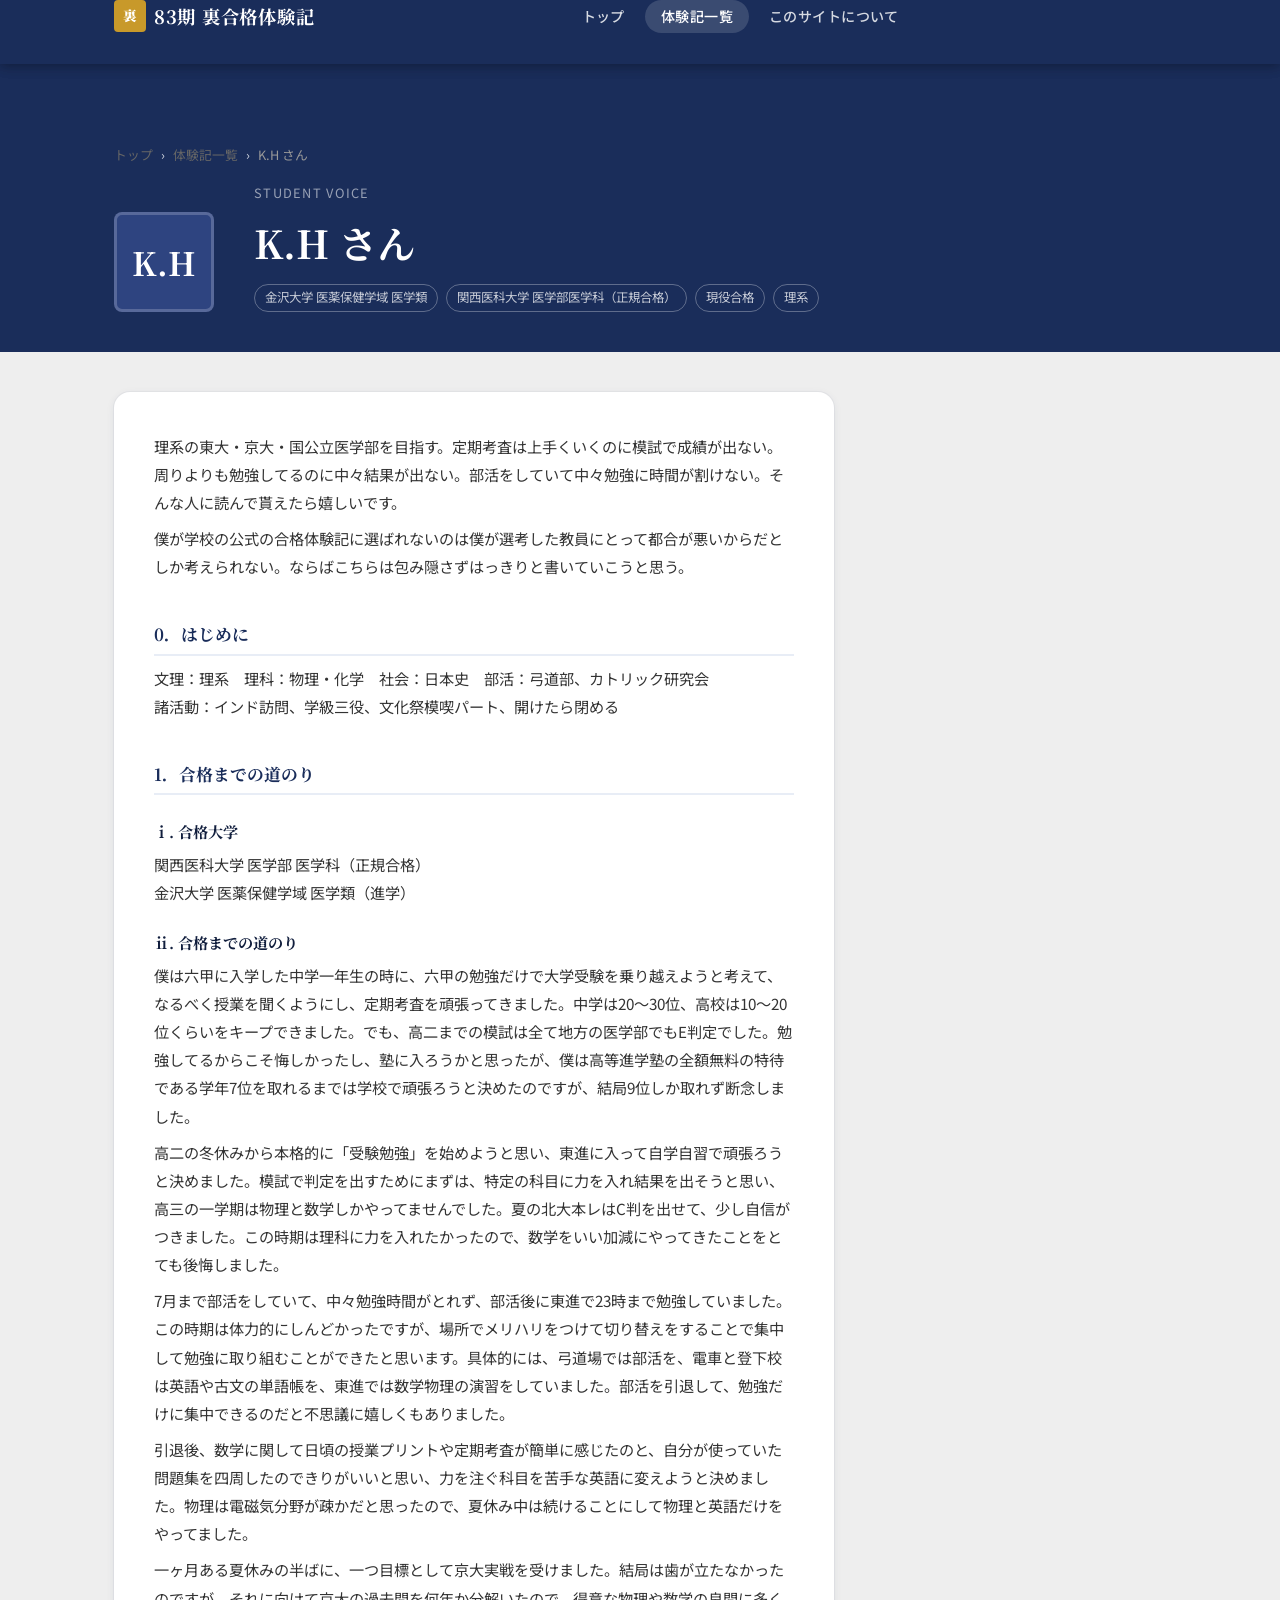
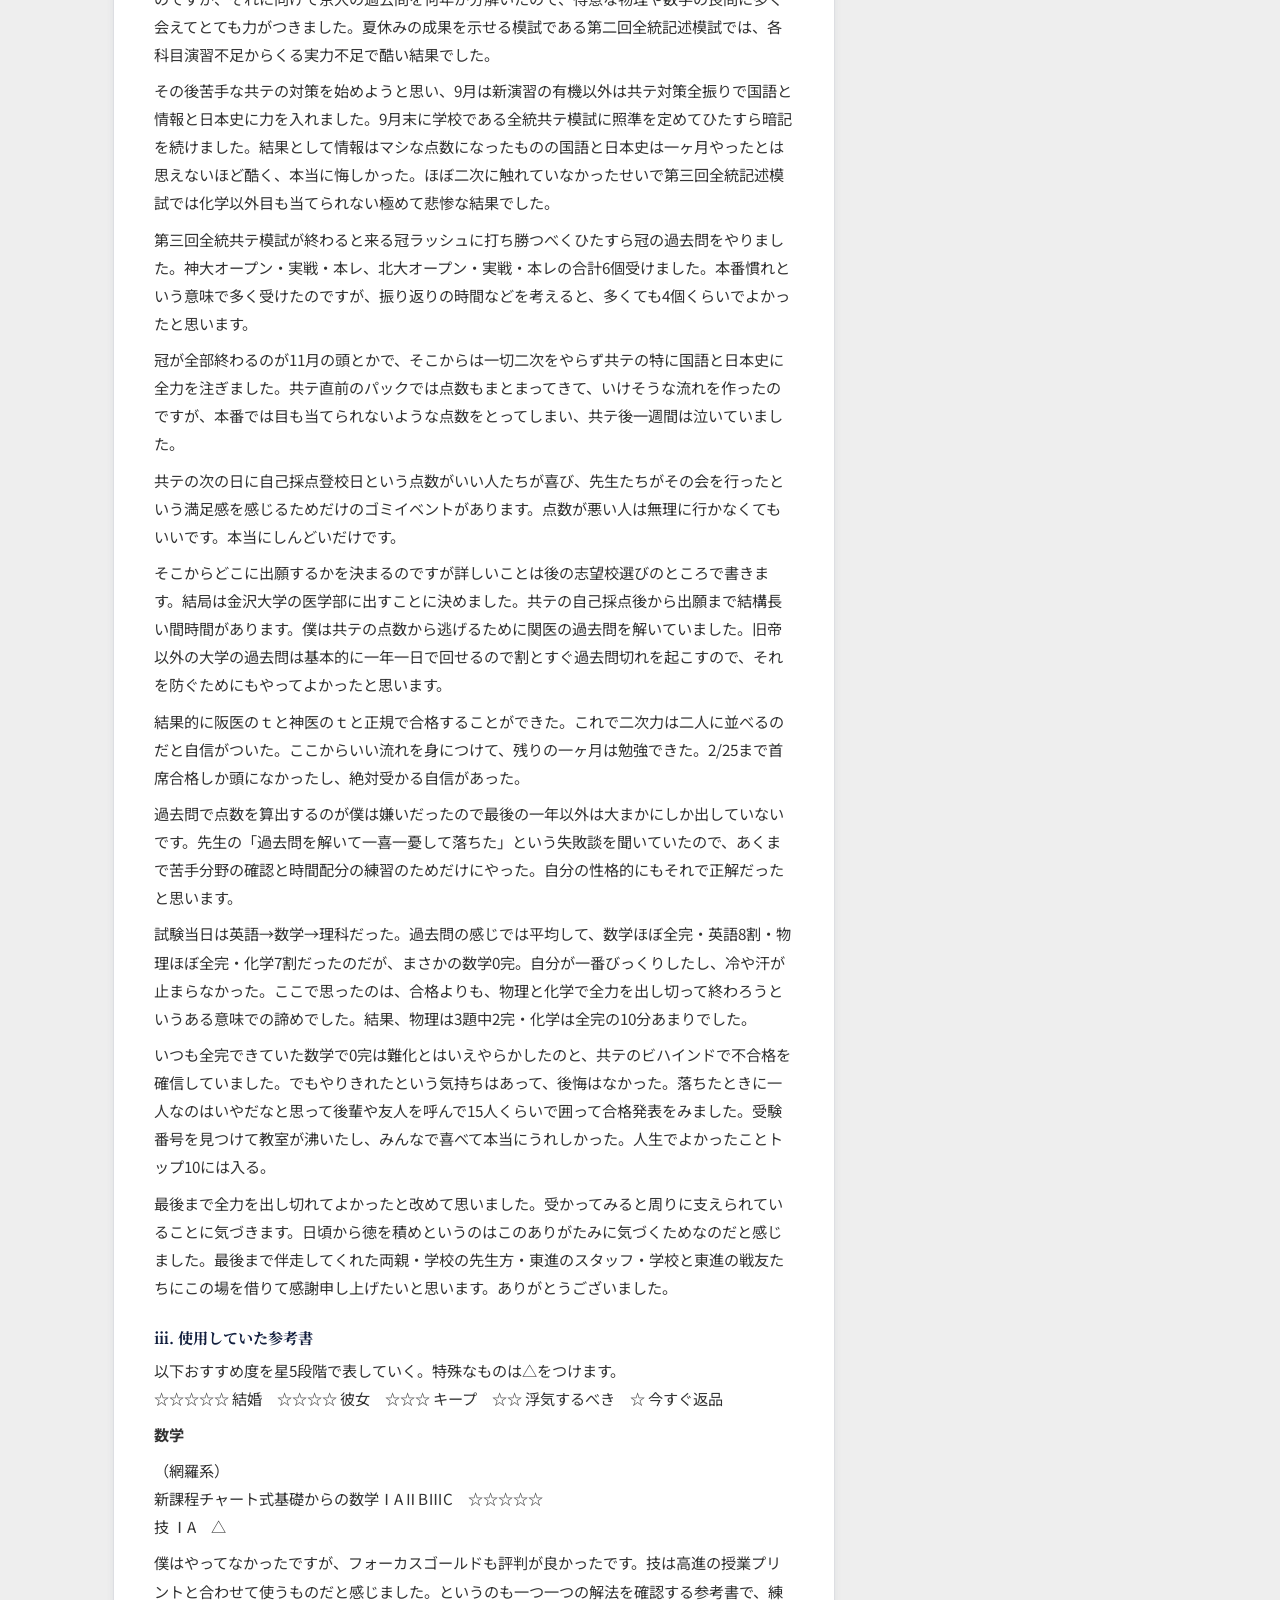
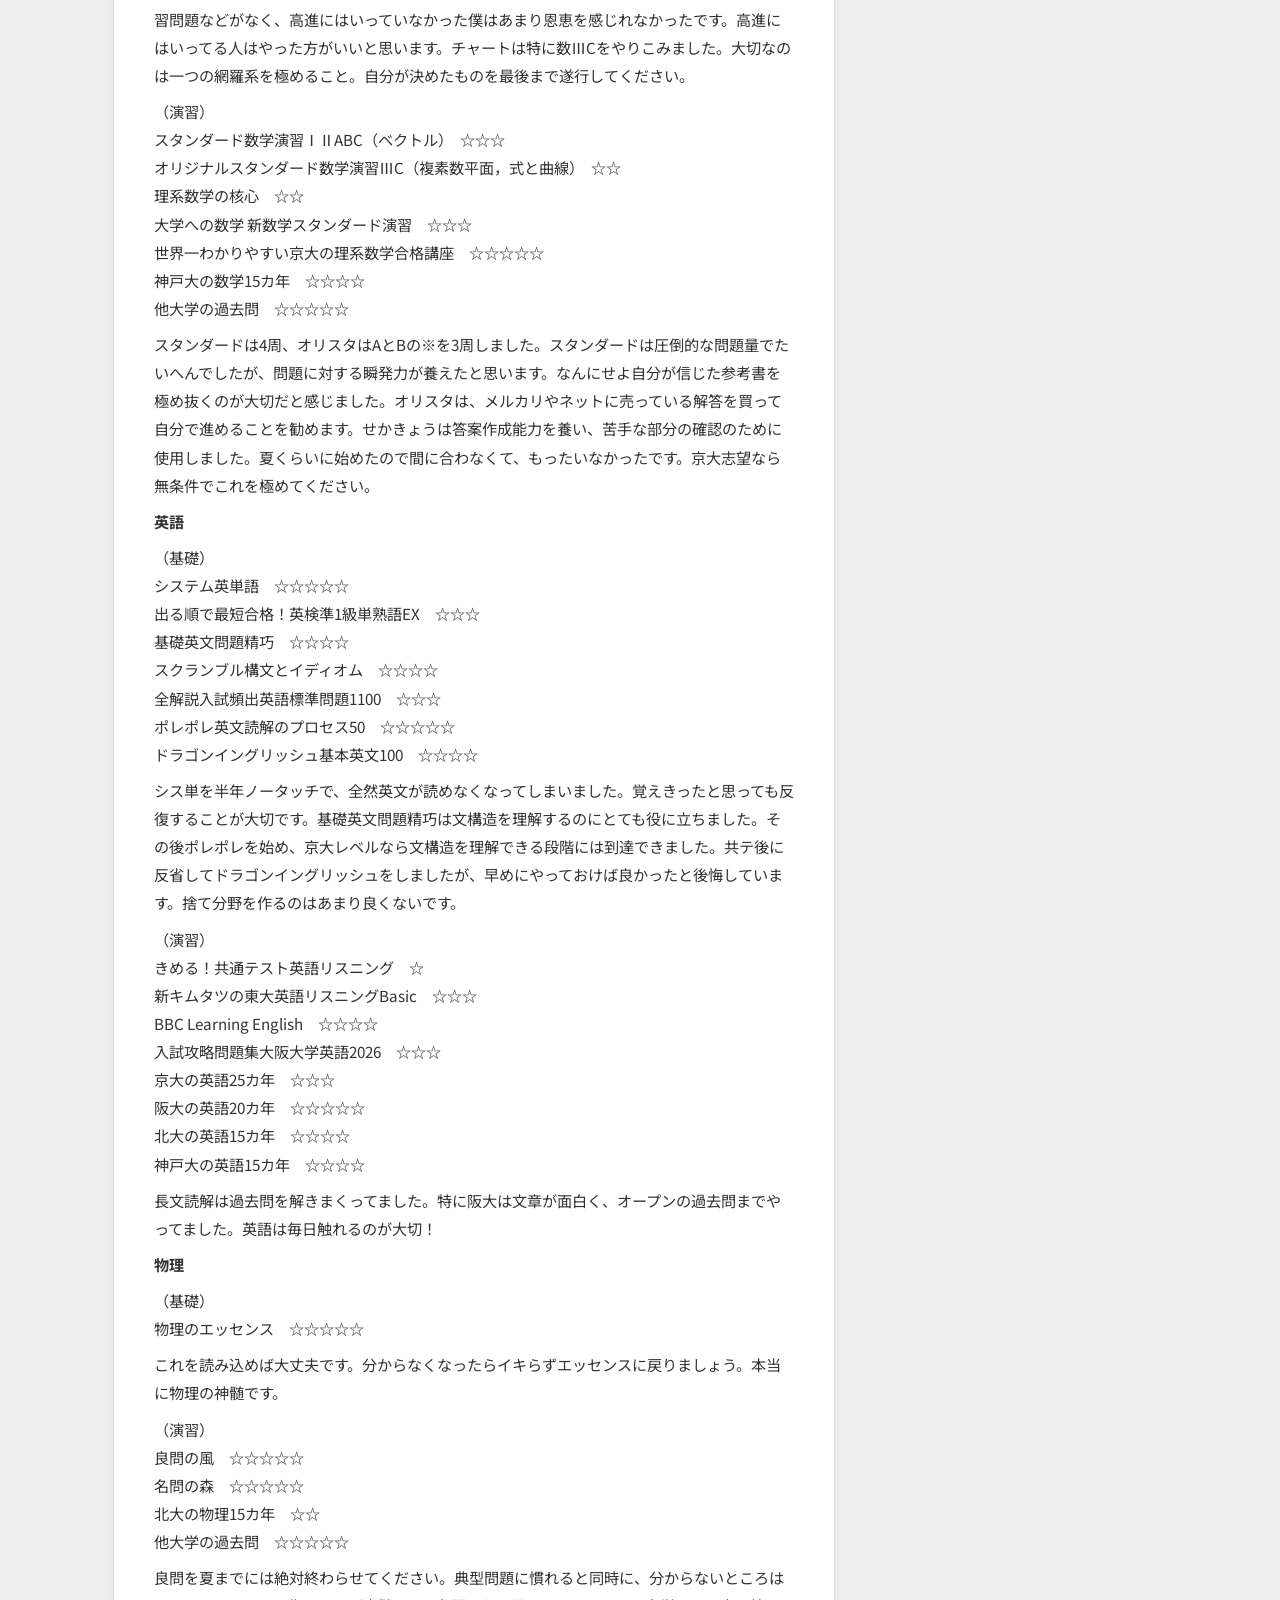
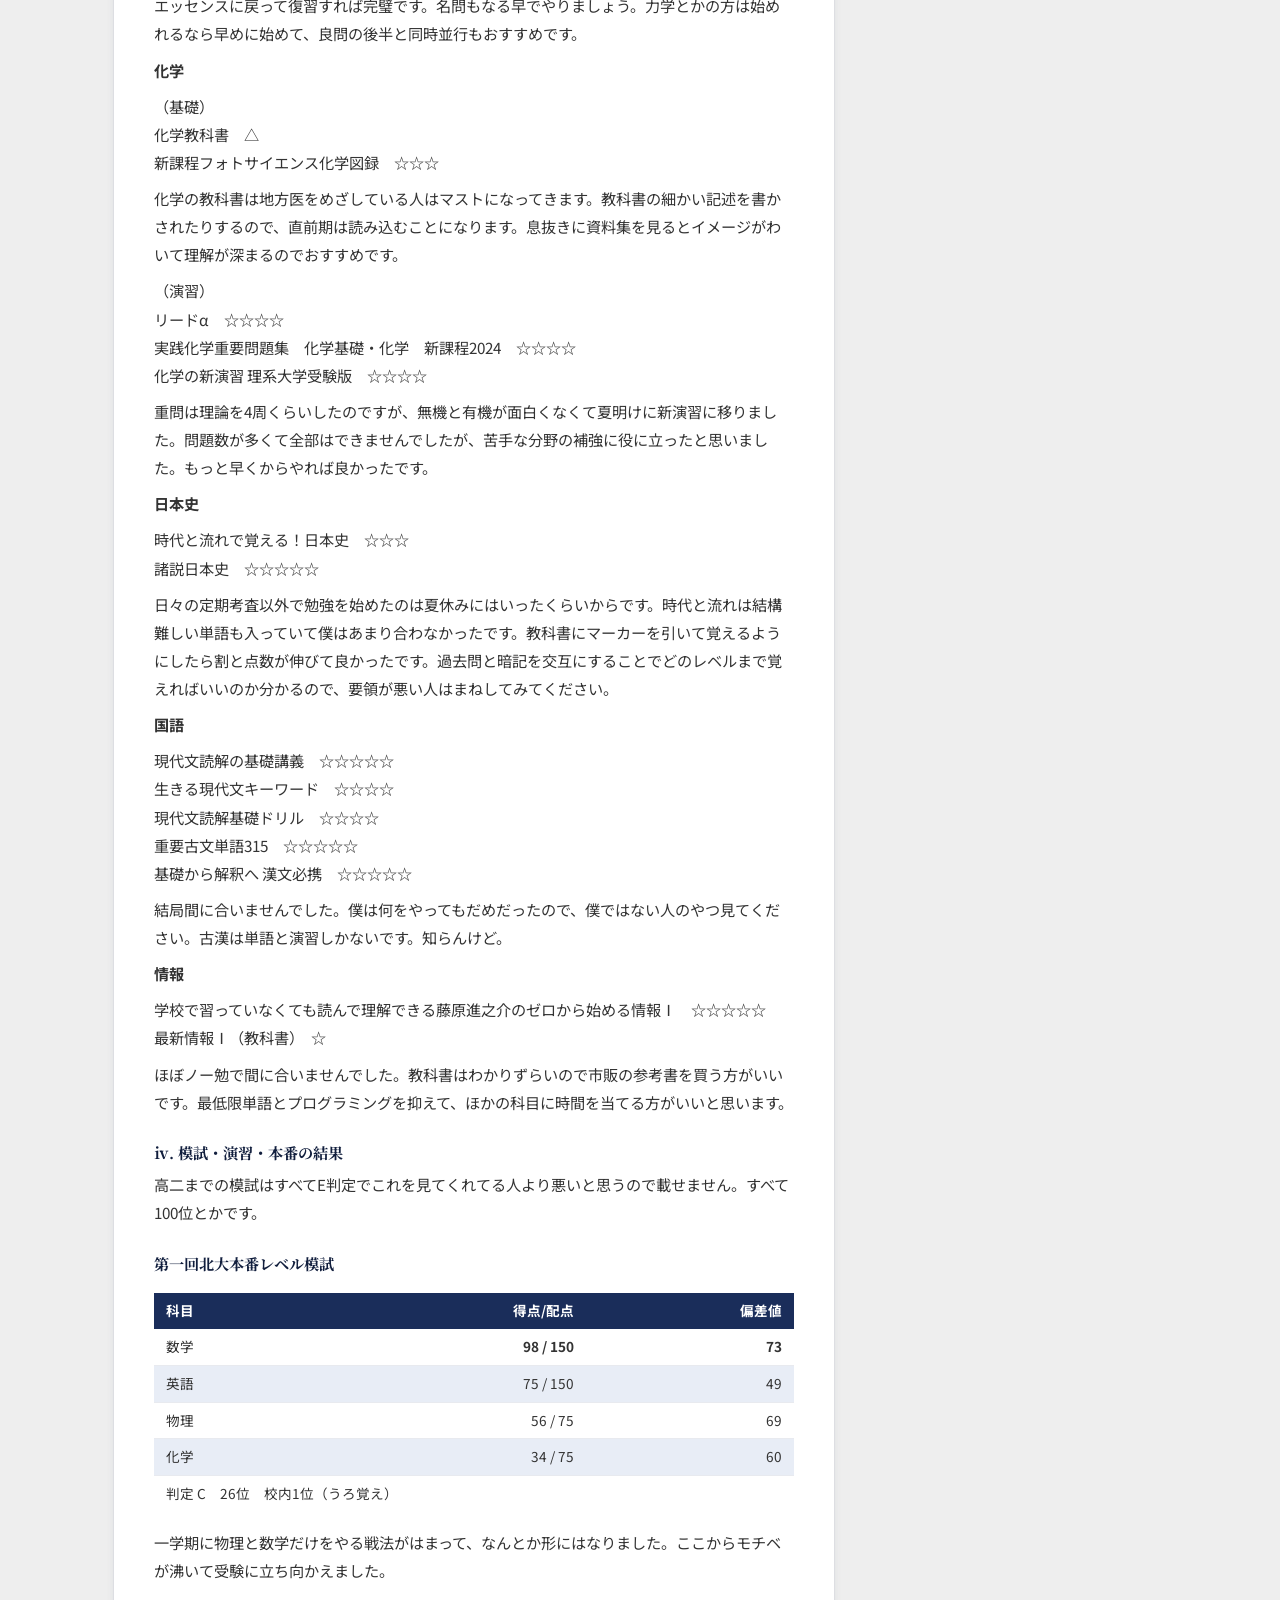
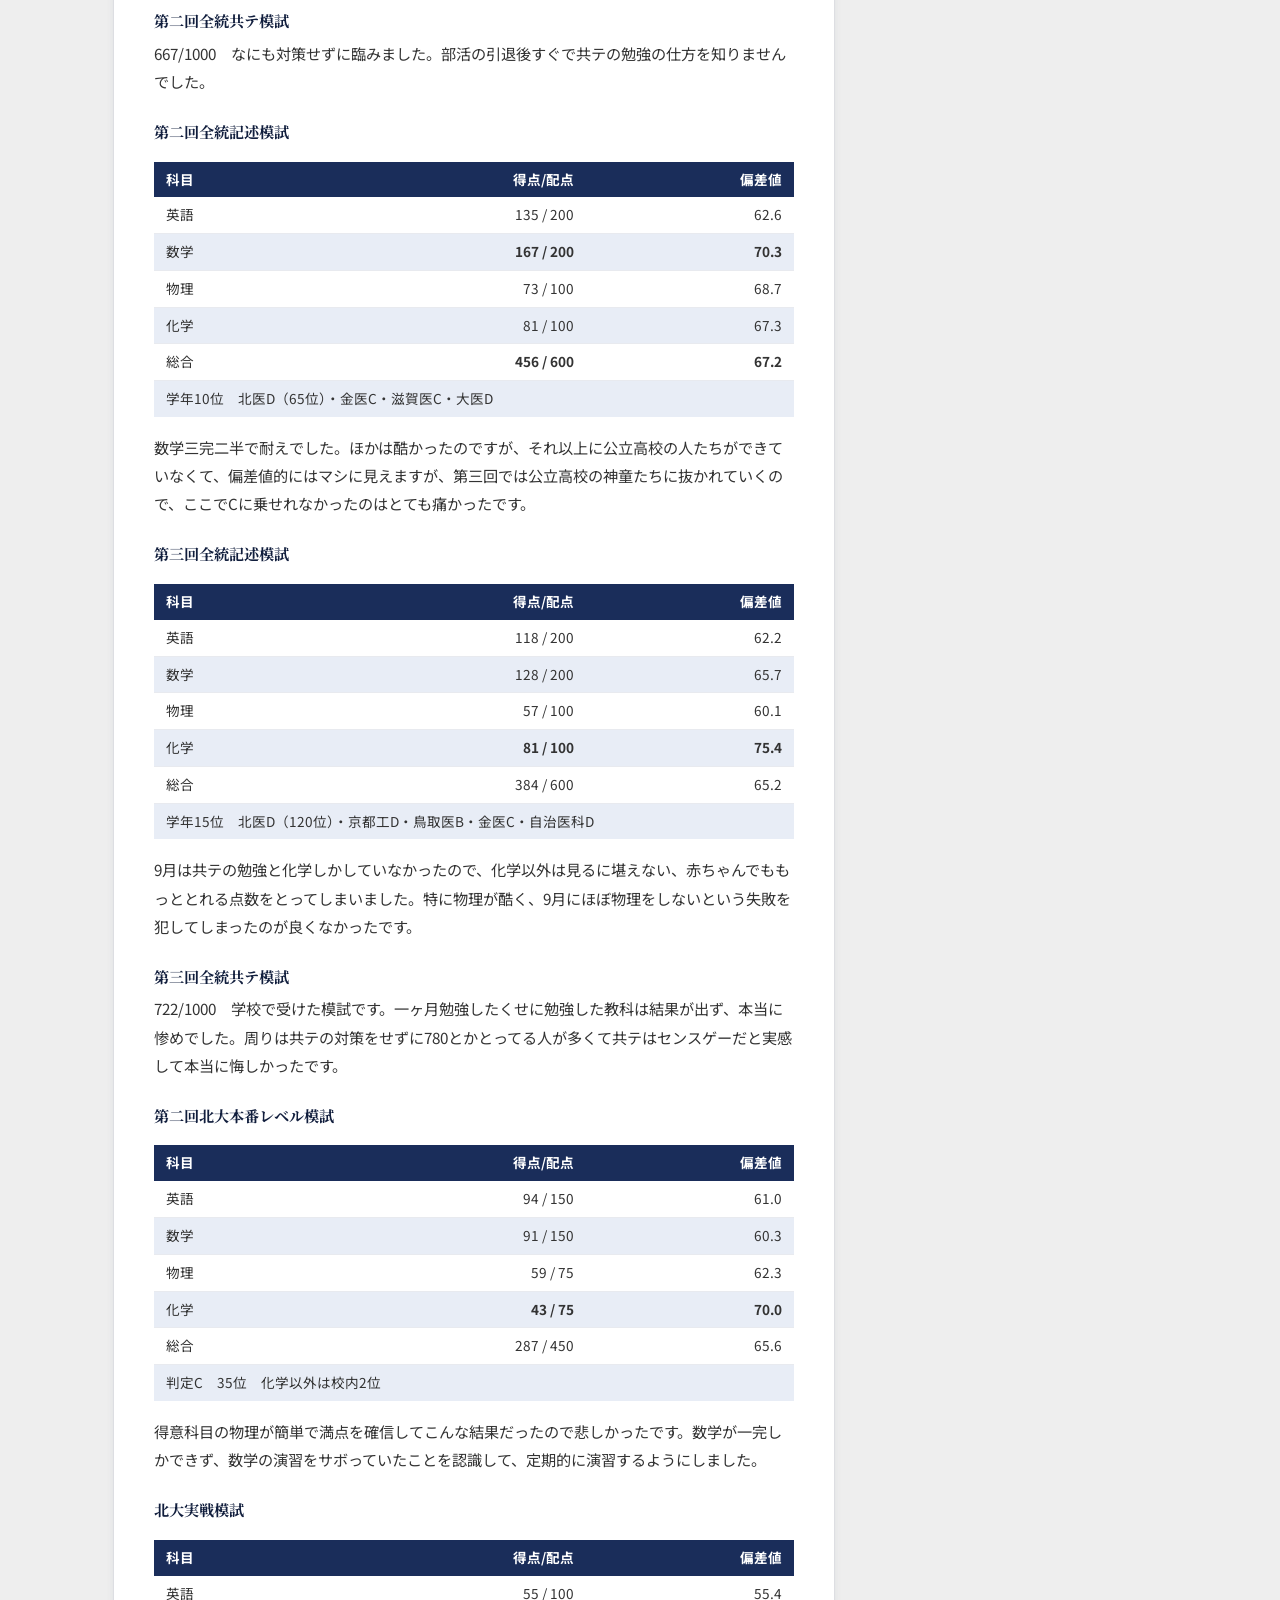
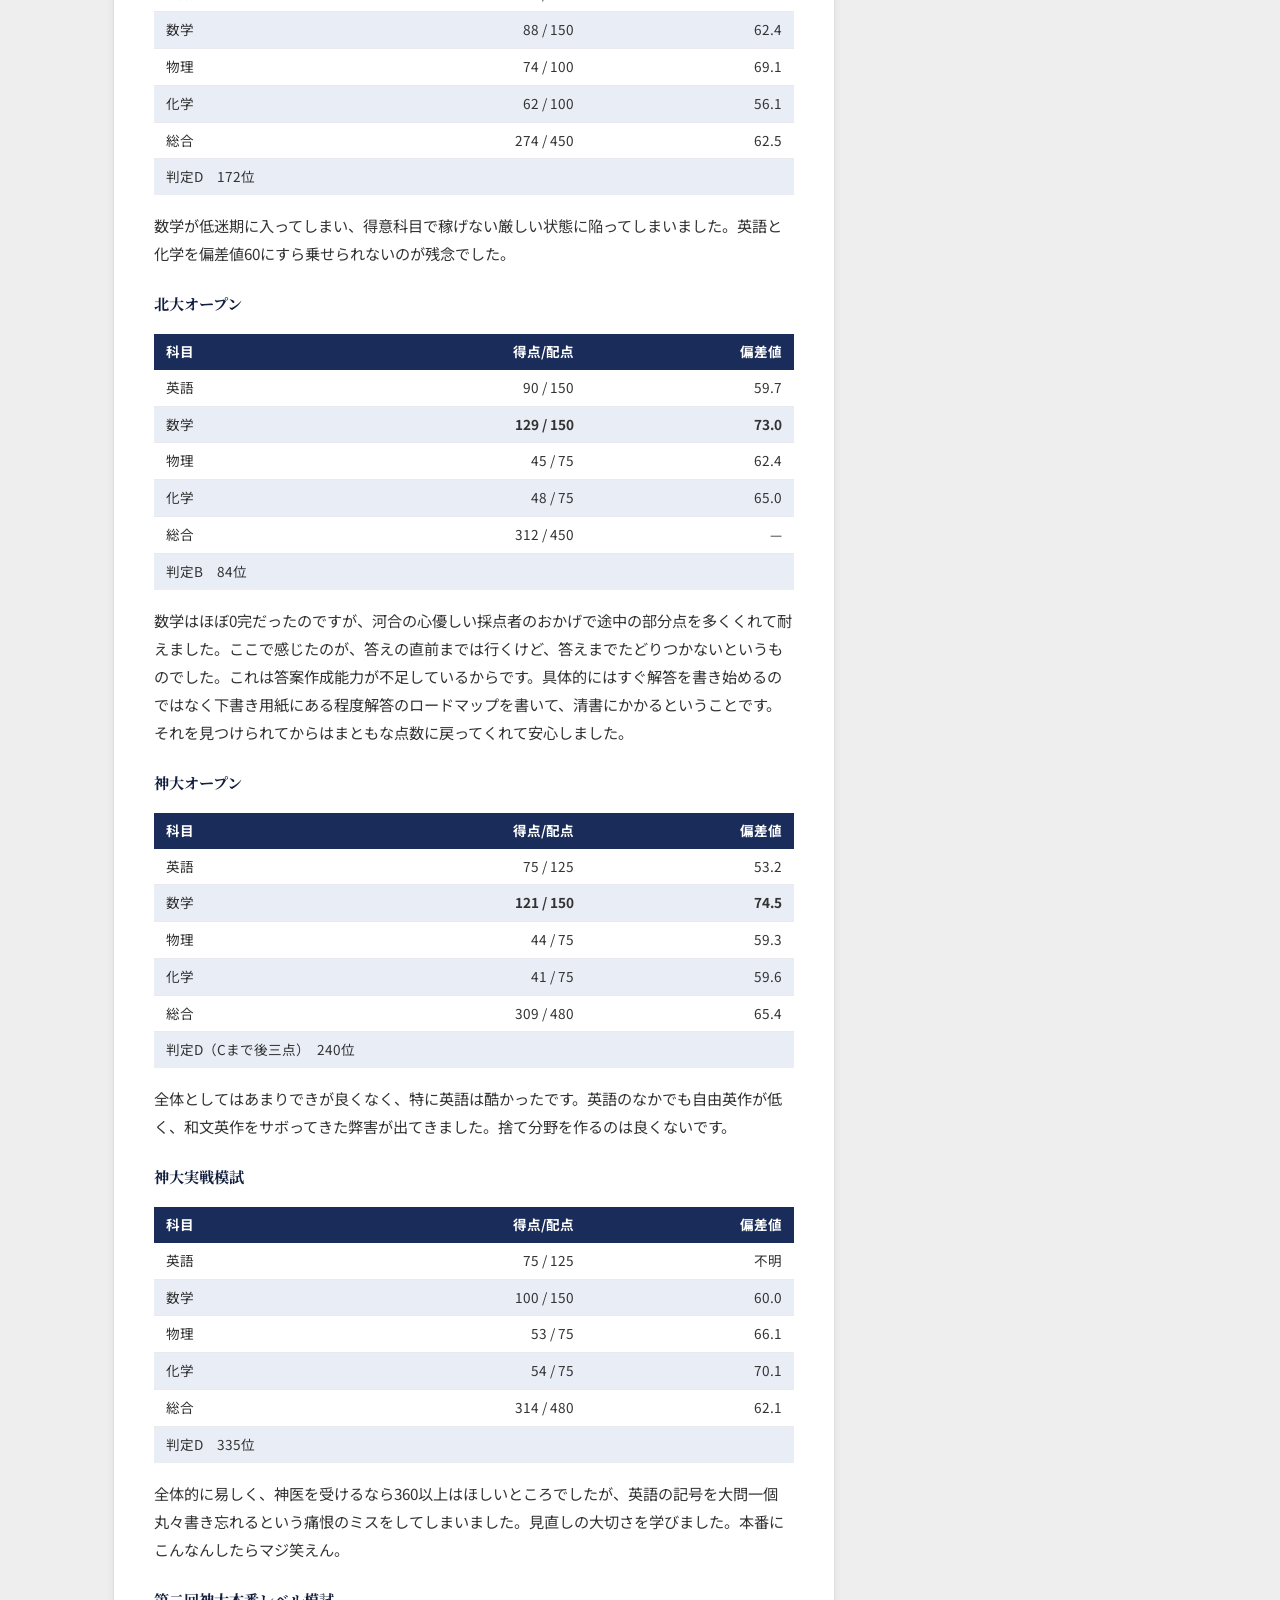
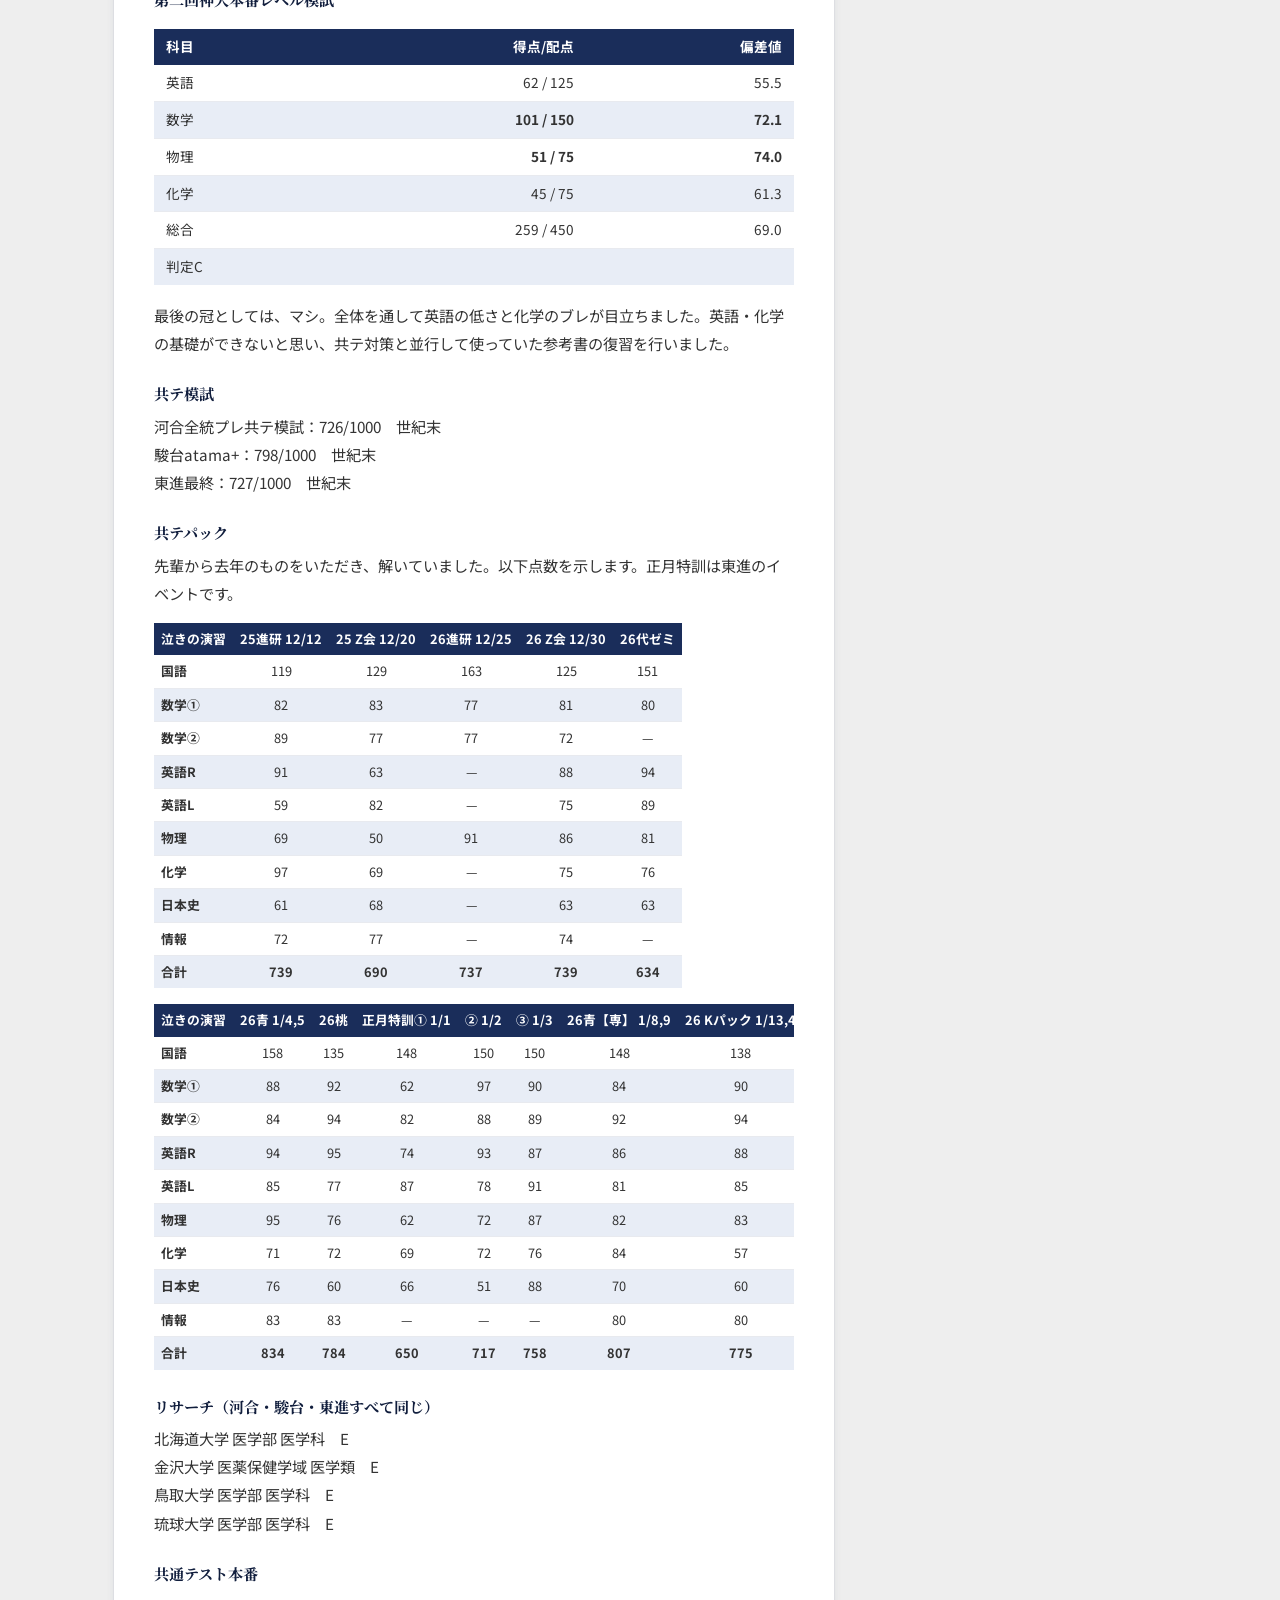
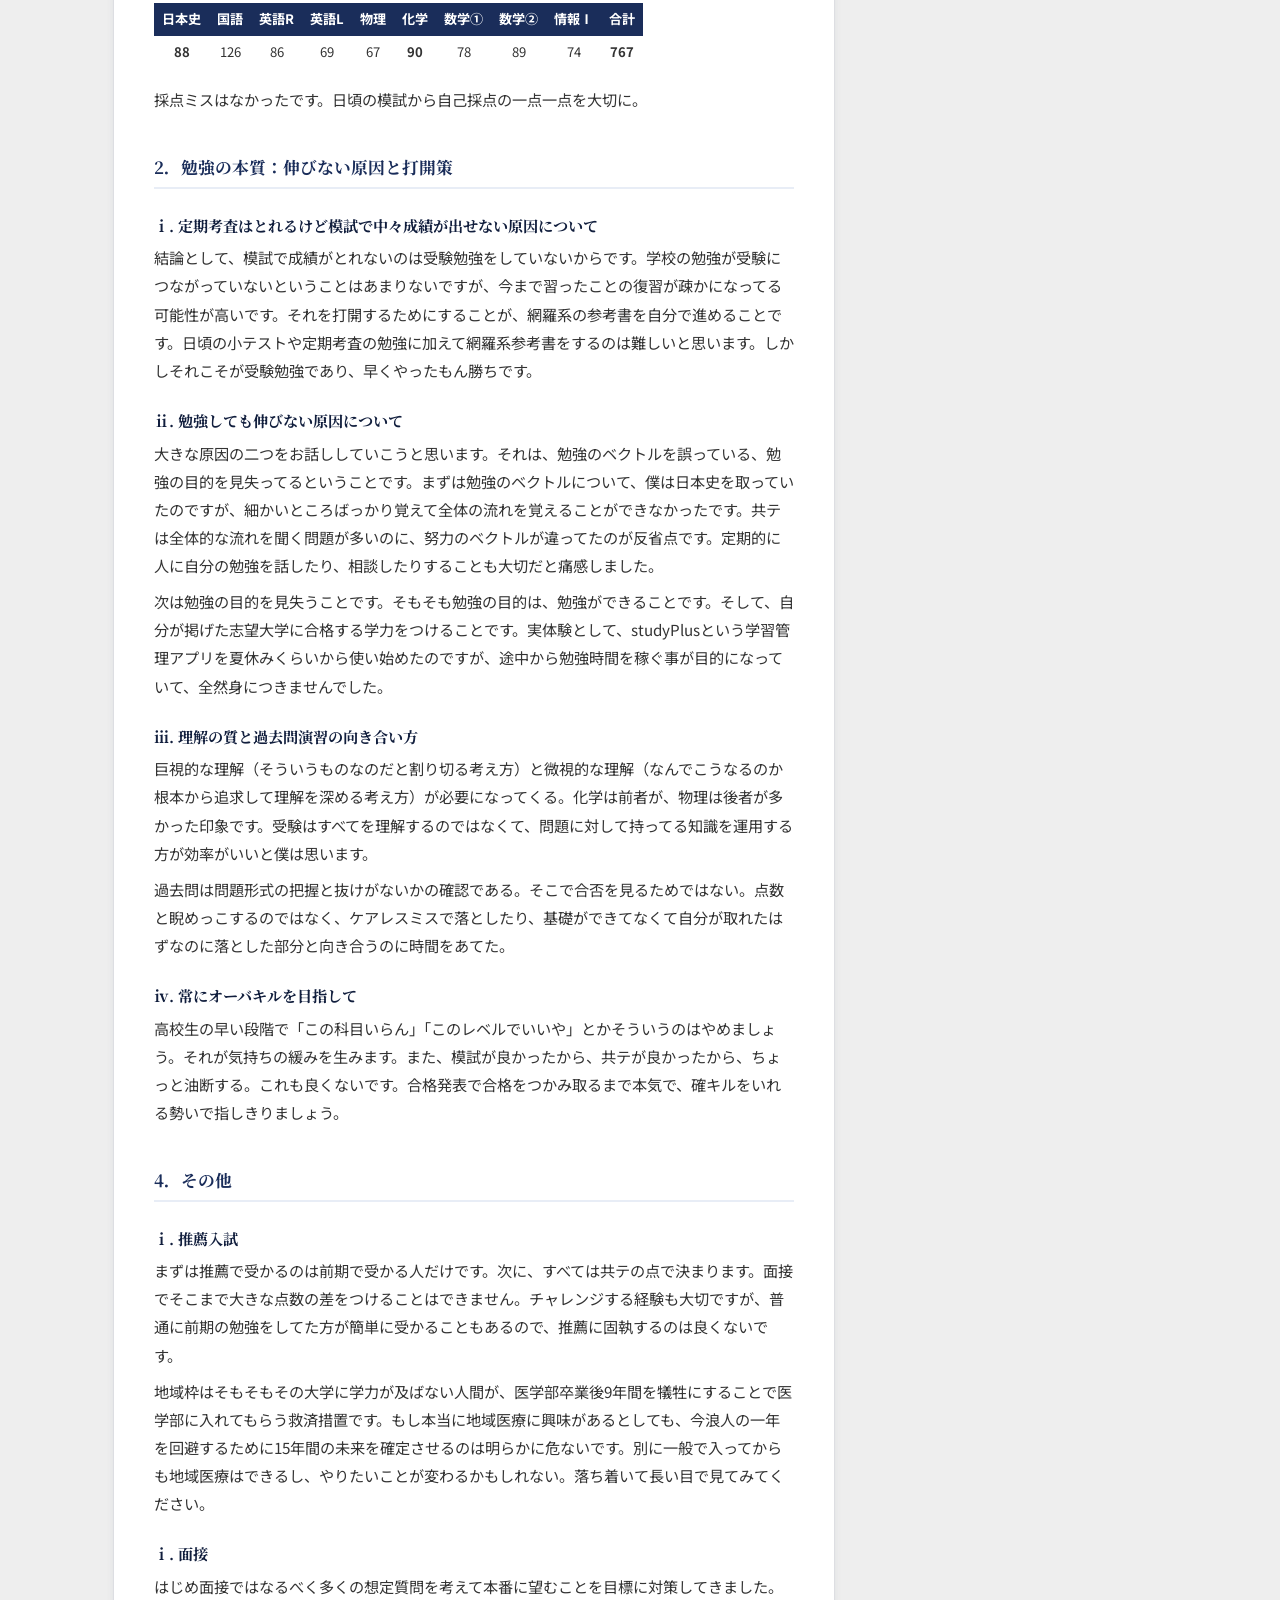
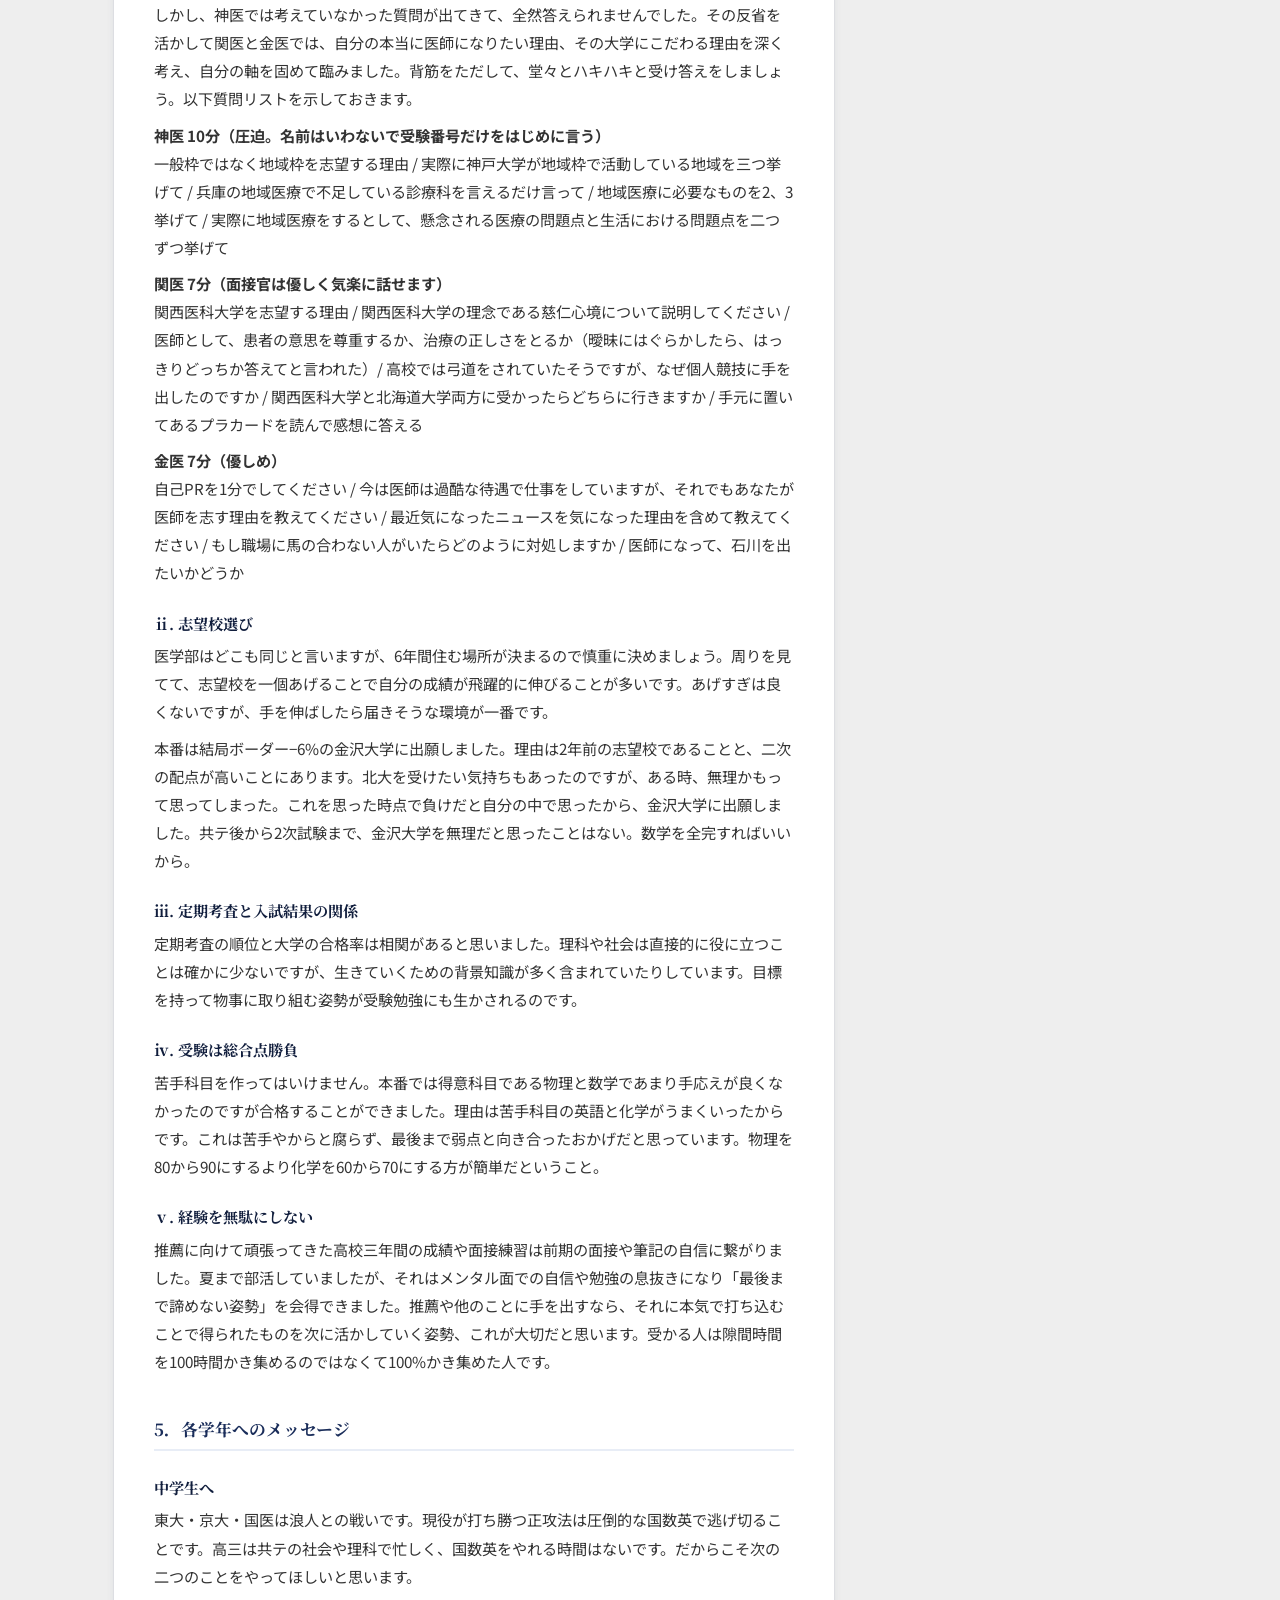
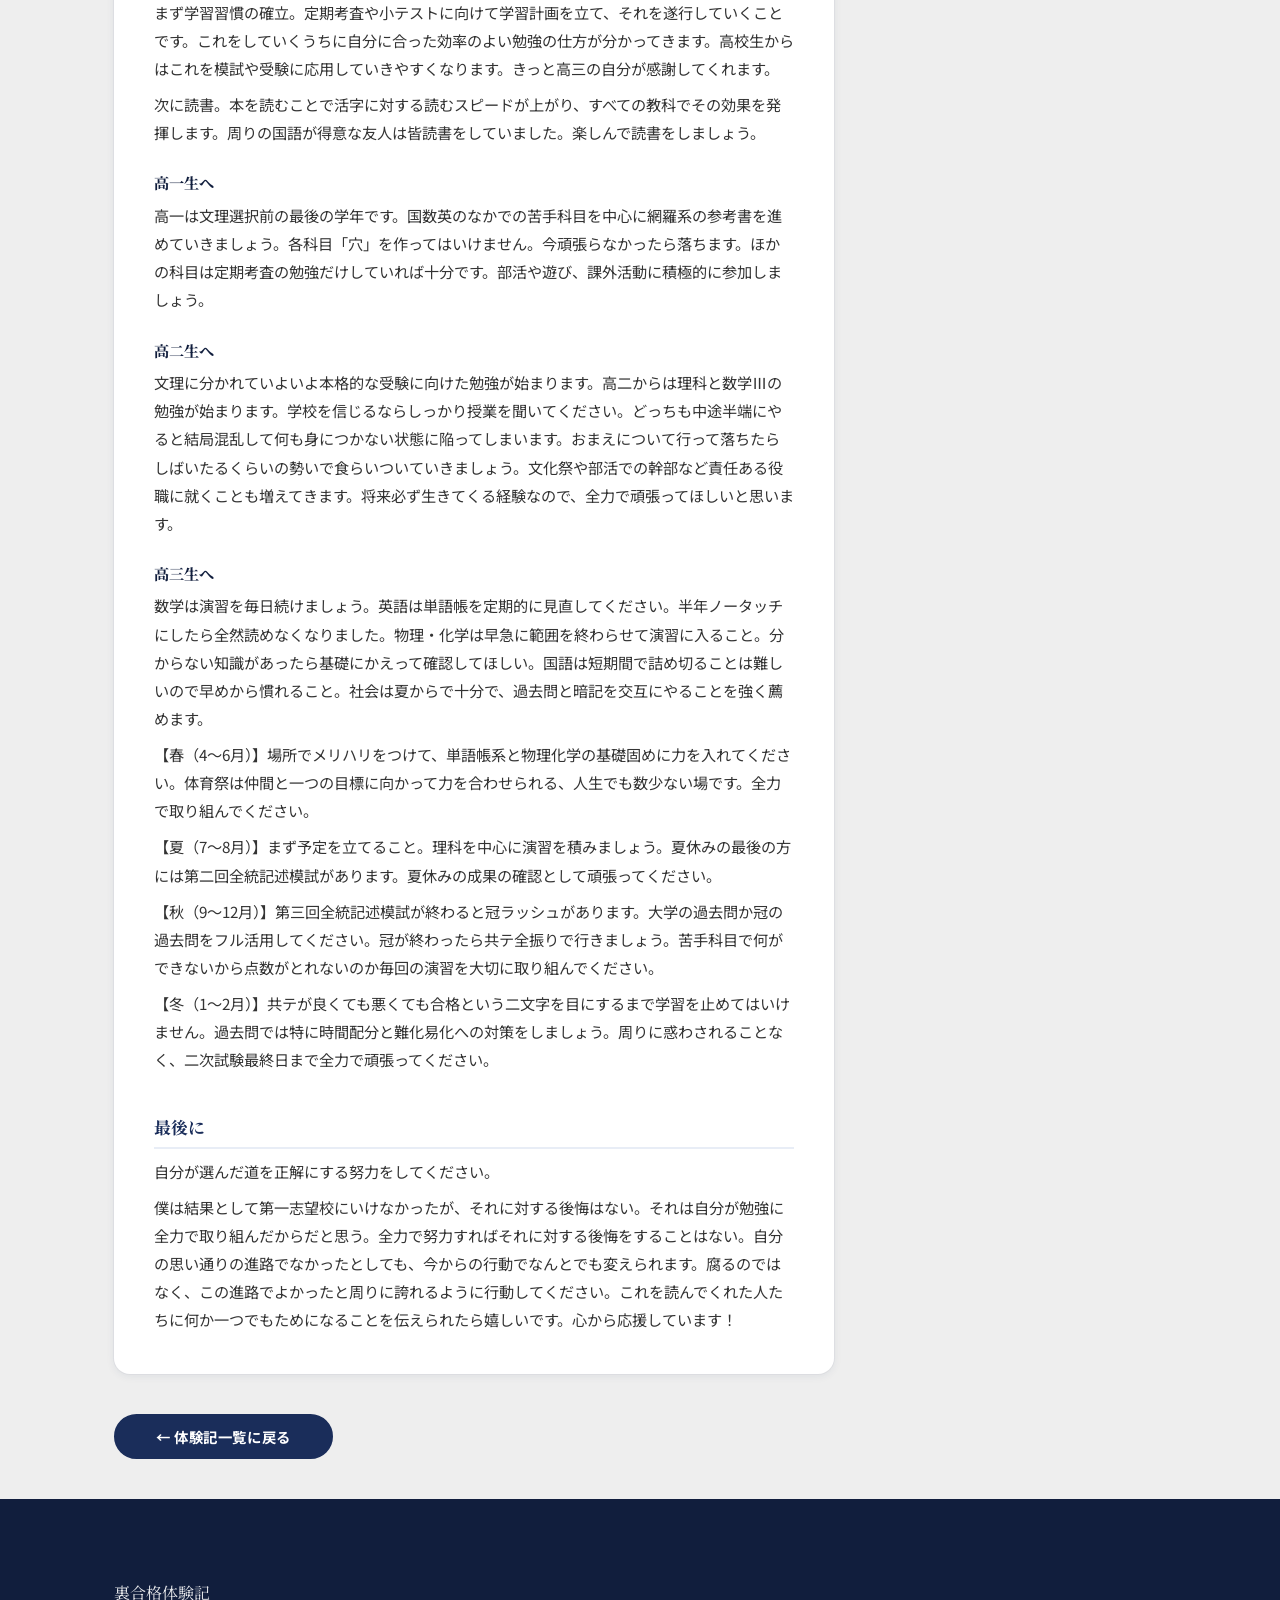
==== commit ef822148: "update" ====
--- a/taikenki/k.h/index.html
+++ b/taikenki/k.h/index.html
@@ -43,10 +43,6 @@
     }
     .taikenki-body p:last-child { margin-bottom: 0; }
 
-    /* 参考書おすすめ度 */
-    .star { color: var(--color-accent); letter-spacing: 0.05em; }
-
-    /* 模試テーブル */
     .score-table {
       width: 100%;
       border-collapse: collapse;
@@ -69,7 +65,6 @@
     .score-table tr:last-child td { border-bottom: none; }
     .score-table td.b { font-weight: 700; }
 
-    /* 共テパック */
     .kyo-table {
       width: 100%;
       border-collapse: collapse;
@@ -96,6 +91,33 @@
     .kyo-table tr:last-child td { border-bottom: none; }
     .kyo-table td.l { text-align: left; }
     .kyo-table td.b { font-weight: 700; }
+
+    .pack-table {
+      width: 100%;
+      border-collapse: collapse;
+      font-size: 0.8rem;
+      margin: var(--space-md) 0;
+      display: block;
+      overflow-x: auto;
+    }
+    .pack-table th {
+      background: var(--color-navy);
+      color: #fff;
+      padding: 5px 7px;
+      font-weight: 700;
+      white-space: nowrap;
+      text-align: center;
+    }
+    .pack-table td {
+      padding: 5px 7px;
+      border-bottom: 1px solid var(--color-border-light);
+      text-align: center;
+      white-space: nowrap;
+    }
+    .pack-table tr:nth-child(even) td { background: var(--color-navy-pale); }
+    .pack-table tr:last-child td { border-bottom: none; }
+    .pack-table td.l { text-align: left; font-weight: 700; }
+    .pack-table td.b { font-weight: 700; }
   </style>
 </head>
 <body>
@@ -120,7 +142,7 @@
             <h1 class="profile-hero__name">K.H さん</h1>
             <div class="profile-hero__tags">
               <span class="profile-hero__tag">金沢大学 医薬保健学域 医学類</span>
-              <span class="profile-hero__tag">関西医科大学 医学部医学科</span>
+              <span class="profile-hero__tag">関西医科大学 医学部医学科（正規合格）</span>
               <span class="profile-hero__tag">現役合格</span>
               <span class="profile-hero__tag">理系</span>
             </div>
@@ -134,116 +156,120 @@
 
         <p>理系の東大・京大・国公立医学部を目指す。定期考査は上手くいくのに模試で成績が出ない。周りよりも勉強してるのに中々結果が出ない。部活をしていて中々勉強に時間が割けない。そんな人に読んで貰えたら嬉しいです。</p>
 
-        <h2>0. はじめに</h2>
-
-        <p>僕が学校の公式の合格体験記に選ばれないのは、選考した教員にとって都合が悪いからだとしか考えられない。ならばこちらは包み隠さずはっきりと書いていこうと思う。</p>
-
-        <h2>1. 合格までの道のり</h2>
-
-        <h3>合格大学</h3>
-        <p>金沢大学 医薬保健学域 医学類（進学）<br>
-        関西医科大学 医学部医学科（正規合格）</p>
-
-        <h3>合格までの道のり</h3>
-        <p>僕は六甲に入学した中学一年生の時に、六甲の勉強だけで大学受験を乗り越えようと考えて、なるべく授業を聞くようにし、定期考査を頑張ってきました。中学は20〜30位、高校は10〜20位くらいをキープできました。でも、高二までの模試は全て地方の医学部でもE判定でした。勉強してるからこそ悔しかったし、塾に入ろうかと思ったが、高等進学塾の全額無料の特待である学年7位を取れるまでは学校で頑張ろうと決めたのですが、結局9位しか取れず断念しました。</p>
-        <p>高二の冬休みから本格的に「受験勉強」を始めようと思い、東進に入って自学自習で頑張ろうと決めました。まずは特定の科目に力を入れ結果を出そうと思い、高三の一学期は物理と数学しかやってませんでした。夏の北大本番レベル模試はC判を出せて、少し自信がつきました。</p>
-        <p>7月まで部活をしていて、中々勉強時間がとれず、部活後に東進で23時まで勉強していました。この時期は体力的にしんどかったですが、場所でメリハリをつけて切り替えをすることで集中して勉強に取り組むことができたと思います。具体的には、弓道場では部活を、電車と登下校では英語や古文の単語帳を、東進では数学物理の演習をしていました。</p>
-        <p>引退後、数学に関して日頃の授業プリントや定期考査が簡単に感じたのと、使っていた問題集を四周したのできりがいいと思い、力を注ぐ科目を苦手な英語に変えようと決めました。物理は電磁気分野が疎かだと思ったので夏休み中は続け、物理と英語だけをやってました。</p>
-        <p>夏休みの半ばに一つの目標として京大実戦を受けました。歯が立たなかったのですが、京大の過去問を何年か分解いたので、得意な物理や数学の良問に多く会えてとても力がつきました。第二回全統記述模試では各科目演習不足から酷い結果でした。</p>
-        <p>9月は新演習の有機以外は共テ対策全振りで国語・情報・日本史に力を入れました。9月末の全統共テ模試に照準を定めてひたすら暗記を続けましたが、結果は一ヶ月やったとは思えないほど酷く、本当に悔しかった。その影響で第三回全統記述模試では化学以外悲惨な結果でした。</p>
-        <p>第三回全統共テ模試が終わると、冠ラッシュに打ち勝つべく冠の過去問をやりまくりました。神大オープン・実戦・本番レベル、北大オープン・実戦・本番レベルの合計6個受けました。多く受けるのは本番慣れという意味でいいのですが、振り返りの時間などを考えると多くても4個くらいでよかったと思います。</p>
-        <p>冠が全部終わる11月頭からは一切二次をやらず共テの特に国語と日本史に全力を注ぎました。共テ直前のパックでは点数もまとまってきて流れを作ったのですが、本番では目も当てられないような点数をとってしまい、共テ後一週間は泣いていました。</p>
-        <p>共テ後、どこに出願するかを決めるのですが、詳しくは後の志望校選びのところで書きます。結局は金沢大学の医学部に出願することに決めました。共テ自己採点後から出願まで結構長い時間があります。僕は共テの点数から逃げるために関医の過去問を解いていました。旧帝以外の大学の過去問は基本的に一年一日で回せるので早めに過去問切れを起こさないためにもやってよかったと思います。</p>
-        <p>結果的に関医・神医それぞれ正規で合格できた。これで二次力はその二人に並べるのだと自信がついた。残りの一ヶ月はいい流れで勉強できた。2/25まで首席合格しか頭になかったし、絶対受かる自信があった。</p>
-        <p>過去問で点数を算出するのが僕は嫌いだったので最後の一年以外は大まかにしか出していない。先生の「過去問を解いて一喜一憂して落ちた」という失敗談を聞いていたので、あくまで苦手分野の確認と時間配分の練習のためだけにやった。自分の性格的にもそれで正解だったと思います。</p>
-        <p>試験当日は英語→数学→理科だった。過去問の感じでは平均して、数学ほぼ全完・英語8割・物理ほぼ全完・化学7割だったのだが、まさかの数学0完。自分が一番びっくりしたし、冷や汗が止まらなかった。ここで思ったのは、合格よりも、物理と化学で全力を出し切って終わろうというある意味での諦めでした。結果、物理は3題中2完、化学は全完の10分あまりでした。</p>
-        <p>いつも全完できていた数学で0完は難化とはいえやらかしたのと、共テのビハインドで不合格を確信していました。でもやりきれたという気持ちはあって、後悔はなかった。落ちたときに一人なのはいやだなと思って後輩や友人を呼んで15人くらいで囲って合格発表を見ました。受験番号を見つけて教室が沸いたし、みんなで喜べて本当にうれしかった。人生でよかったことトップ10には入る。</p>
+        <p>僕が学校の公式の合格体験記に選ばれないのは僕が選考した教員にとって都合が悪いからだとしか考えられない。ならばこちらは包み隠さずはっきりと書いていこうと思う。</p>
+
+        <h2>0．はじめに</h2>
+
+        <p>文理：理系　理科：物理・化学　社会：日本史　部活：弓道部、カトリック研究会<br>
+        諸活動：インド訪問、学級三役、文化祭模喫パート、開けたら閉める</p>
+
+        <h2>1．合格までの道のり</h2>
+
+        <h3>ⅰ. 合格大学</h3>
+        <p>関西医科大学 医学部 医学科（正規合格）<br>
+        金沢大学 医薬保健学域 医学類（進学）</p>
+
+        <h3>ⅱ. 合格までの道のり</h3>
+        <p>僕は六甲に入学した中学一年生の時に、六甲の勉強だけで大学受験を乗り越えようと考えて、なるべく授業を聞くようにし、定期考査を頑張ってきました。中学は20〜30位、高校は10〜20位くらいをキープできました。でも、高二までの模試は全て地方の医学部でもE判定でした。勉強してるからこそ悔しかったし、塾に入ろうかと思ったが、僕は高等進学塾の全額無料の特待である学年7位を取れるまでは学校で頑張ろうと決めたのですが、結局9位しか取れず断念しました。</p>
+        <p>高二の冬休みから本格的に「受験勉強」を始めようと思い、東進に入って自学自習で頑張ろうと決めました。模試で判定を出すためにまずは、特定の科目に力を入れ結果を出そうと思い、高三の一学期は物理と数学しかやってませんでした。夏の北大本レはC判を出せて、少し自信がつきました。この時期は理科に力を入れたかったので、数学をいい加減にやってきたことをとても後悔しました。</p>
+        <p>7月まで部活をしていて、中々勉強時間がとれず、部活後に東進で23時まで勉強していました。この時期は体力的にしんどかったですが、場所でメリハリをつけて切り替えをすることで集中して勉強に取り組むことができたと思います。具体的には、弓道場では部活を、電車と登下校は英語や古文の単語帳を、東進では数学物理の演習をしていました。部活を引退して、勉強だけに集中できるのだと不思議に嬉しくもありました。</p>
+        <p>引退後、数学に関して日頃の授業プリントや定期考査が簡単に感じたのと、自分が使っていた問題集を四周したのできりがいいと思い、力を注ぐ科目を苦手な英語に変えようと決めました。物理は電磁気分野が疎かだと思ったので、夏休み中は続けることにして物理と英語だけをやってました。</p>
+        <p>一ヶ月ある夏休みの半ばに、一つ目標として京大実戦を受けました。結局は歯が立たなかったのですが、それに向けて京大の過去問を何年か分解いたので、得意な物理や数学の良問に多く会えてとても力がつきました。夏休みの成果を示せる模試である第二回全統記述模試では、各科目演習不足からくる実力不足で酷い結果でした。</p>
+        <p>その後苦手な共テの対策を始めようと思い、9月は新演習の有機以外は共テ対策全振りで国語と情報と日本史に力を入れました。9月末に学校である全統共テ模試に照準を定めてひたすら暗記を続けました。結果として情報はマシな点数になったものの国語と日本史は一ヶ月やったとは思えないほど酷く、本当に悔しかった。ほぼ二次に触れていなかったせいで第三回全統記述模試では化学以外目も当てられない極めて悲惨な結果でした。</p>
+        <p>第三回全統共テ模試が終わると来る冠ラッシュに打ち勝つべくひたすら冠の過去問をやりました。神大オープン・実戦・本レ、北大オープン・実戦・本レの合計6個受けました。本番慣れという意味で多く受けたのですが、振り返りの時間などを考えると、多くても4個くらいでよかったと思います。</p>
+        <p>冠が全部終わるのが11月の頭とかで、そこからは一切二次をやらず共テの特に国語と日本史に全力を注ぎました。共テ直前のパックでは点数もまとまってきて、いけそうな流れを作ったのですが、本番では目も当てられないような点数をとってしまい、共テ後一週間は泣いていました。</p>
+        <p>共テの次の日に自己採点登校日という点数がいい人たちが喜び、先生たちがその会を行ったという満足感を感じるためだけのゴミイベントがあります。点数が悪い人は無理に行かなくてもいいです。本当にしんどいだけです。</p>
+        <p>そこからどこに出願するかを決まるのですが詳しいことは後の志望校選びのところで書きます。結局は金沢大学の医学部に出すことに決めました。共テの自己採点後から出願まで結構長い間時間があります。僕は共テの点数から逃げるために関医の過去問を解いていました。旧帝以外の大学の過去問は基本的に一年一日で回せるので割とすぐ過去問切れを起こすので、それを防ぐためにもやってよかったと思います。</p>
+        <p>結果的に阪医のｔと神医のｔと正規で合格することができた。これで二次力は二人に並べるのだと自信がついた。ここからいい流れを身につけて、残りの一ヶ月は勉強できた。2/25まで首席合格しか頭になかったし、絶対受かる自信があった。</p>
+        <p>過去問で点数を算出するのが僕は嫌いだったので最後の一年以外は大まかにしか出していないです。先生の「過去問を解いて一喜一憂して落ちた」という失敗談を聞いていたので、あくまで苦手分野の確認と時間配分の練習のためだけにやった。自分の性格的にもそれで正解だったと思います。</p>
+        <p>試験当日は英語→数学→理科だった。過去問の感じでは平均して、数学ほぼ全完・英語8割・物理ほぼ全完・化学7割だったのだが、まさかの数学0完。自分が一番びっくりしたし、冷や汗が止まらなかった。ここで思ったのは、合格よりも、物理と化学で全力を出し切って終わろうというある意味での諦めでした。結果、物理は3題中2完・化学は全完の10分あまりでした。</p>
+        <p>いつも全完できていた数学で0完は難化とはいえやらかしたのと、共テのビハインドで不合格を確信していました。でもやりきれたという気持ちはあって、後悔はなかった。落ちたときに一人なのはいやだなと思って後輩や友人を呼んで15人くらいで囲って合格発表をみました。受験番号を見つけて教室が沸いたし、みんなで喜べて本当にうれしかった。人生でよかったことトップ10には入る。</p>
         <p>最後まで全力を出し切れてよかったと改めて思いました。受かってみると周りに支えられていることに気づきます。日頃から徳を積めというのはこのありがたみに気づくためなのだと感じました。最後まで伴走してくれた両親・学校の先生方・東進のスタッフ・学校と東進の戦友たちにこの場を借りて感謝申し上げたいと思います。ありがとうございました。</p>
 
-        <h2>2. 使用していた参考書</h2>
-
-        <p>おすすめ度を星5段階で表します。</p>
-
-        <h3>数学</h3>
-        <p><strong>網羅系</strong></p>
-        <p>新課程チャート式基礎からの数学ⅠAⅡBⅢC　<span class="star">★★★★★</span><br>
-        技 ⅠA　△（高進在籍者向け）</p>
-        <p>僕はやっていなかったですが、フォーカスゴールドも評判が良かったです。技は高進の授業プリントと合わせて使うもので、高進に入っていなかった僕はあまり恩恵を感じられなかったです。高進に入っている人はやった方がいいと思います。チャートは特に数ⅢCをやりこみました。大切なのは一つの網羅系を極めること。自分が決めたものを最後まで遂行してください。</p>
-
-        <p><strong>演習</strong></p>
-        <p>スタンダード数学演習ⅠⅡABC　<span class="star">★★★</span><br>
-        オリジナルスタンダード数学演習ⅢC　<span class="star">★★</span><br>
-        理系数学の核心　<span class="star">★★</span><br>
-        大学への数学 新数学スタンダード演習　<span class="star">★★★</span><br>
-        世界一わかりやすい京大の理系数学合格講座　<span class="star">★★★★★</span><br>
-        神戸大の数学15カ年　<span class="star">★★★★</span><br>
-        他大学の過去問　<span class="star">★★★★★</span></p>
-        <p>スタンダードは4周、オリスタはA・Bの※を3周しました。スタンダードは圧倒的な問題量でたいへんでしたが、問題に対する瞬発力が養えたと思います。なんにせよ自分が信じた参考書を極め抜くのが大切です。オリスタは解答がないので、メルカリやネットに売っている解答を買って自分で進めることを薦めます。せかきょうは答案作成能力の養成と苦手分野の確認に使用しました。夏くらいに始めたので間に合わなくてもったいなかったです。京大志望なら無条件でこれを極めてください。</p>
-
-        <h3>英語</h3>
-        <p><strong>基礎</strong></p>
-        <p>システム英単語　<span class="star">★★★★★</span><br>
-        出る順で最短合格！英検準1級単熟語EX　<span class="star">★★★</span>（早慶志望以外は不要かも）<br>
-        基礎英文問題精講　<span class="star">★★★★</span><br>
-        スクランブル構文とイディオム　<span class="star">★★★★</span><br>
-        全解説入試頻出英語標準問題1100　<span class="star">★★★</span><br>
-        ポレポレ英文読解のプロセス50　<span class="star">★★★★★</span><br>
-        ドラゴンイングリッシュ基本英文100　<span class="star">★★★★</span></p>
-        <p>シス単を半年ノータッチにしたら全然英語が読めなくなってしまいました。覚えきったと思っても反復することが大切です。基礎英文問題精講は文構造を理解するのにとても役立ちました。その後ポレポレを始め、京大レベルなら文構造を理解できる段階に到達できました。共テ後に反省してドラゴンイングリッシュをしましたが、早めにやっておけばよかったと後悔しています。捨て分野を作るのはよくないです。</p>
-
-        <p><strong>演習</strong></p>
-        <p>BBC Learning English　<span class="star">★★★★</span><br>
-        入試攻略問題集大阪大学英語2026　<span class="star">★★★</span><br>
-        京大の英語25カ年　<span class="star">★★★</span><br>
-        阪大の英語20カ年　<span class="star">★★★★★</span><br>
-        北大の英語15カ年　<span class="star">★★★★</span><br>
-        神戸大の英語15カ年　<span class="star">★★★★</span></p>
-        <p>長文読解は過去問を解きまくっていました。特に阪大は文章が面白く、オープンの過去問までやっていました。英語は毎日触れるのが大切！</p>
-
-        <h3>物理</h3>
-        <p><strong>基礎</strong></p>
-        <p>物理のエッセンス　<span class="star">★★★★★</span></p>
+        <h3>ⅲ. 使用していた参考書</h3>
+
+        <p>以下おすすめ度を星5段階で表していく。特殊なものは△をつけます。<br>
+        ☆☆☆☆☆ 結婚　☆☆☆☆ 彼女　☆☆☆ キープ　☆☆ 浮気するべき　☆ 今すぐ返品</p>
+
+        <p><strong>数学</strong></p>
+        <p>（網羅系）<br>
+        新課程チャート式基礎からの数学ⅠAⅡBⅢC　☆☆☆☆☆<br>
+        技 ⅠA　△</p>
+        <p>僕はやってなかったですが、フォーカスゴールドも評判が良かったです。技は高進の授業プリントと合わせて使うものだと感じました。というのも一つ一つの解法を確認する参考書で、練習問題などがなく、高進にはいっていなかった僕はあまり恩恵を感じれなかったです。高進にはいってる人はやった方がいいと思います。チャートは特に数ⅢCをやりこみました。大切なのは一つの網羅系を極めること。自分が決めたものを最後まで遂行してください。</p>
+        <p>（演習）<br>
+        スタンダード数学演習ⅠⅡABC（ベクトル）　☆☆☆<br>
+        オリジナルスタンダード数学演習ⅢC（複素数平面，式と曲線）　☆☆<br>
+        理系数学の核心　☆☆<br>
+        大学への数学 新数学スタンダード演習　☆☆☆<br>
+        世界一わかりやすい京大の理系数学合格講座　☆☆☆☆☆<br>
+        神戸大の数学15カ年　☆☆☆☆<br>
+        他大学の過去問　☆☆☆☆☆</p>
+        <p>スタンダードは4周、オリスタはAとBの※を3周しました。スタンダードは圧倒的な問題量でたいへんでしたが、問題に対する瞬発力が養えたと思います。なんにせよ自分が信じた参考書を極め抜くのが大切だと感じました。オリスタは、メルカリやネットに売っている解答を買って自分で進めることを勧めます。せかきょうは答案作成能力を養い、苦手な部分の確認のために使用しました。夏くらいに始めたので間に合わなくて、もったいなかったです。京大志望なら無条件でこれを極めてください。</p>
+
+        <p><strong>英語</strong></p>
+        <p>（基礎）<br>
+        システム英単語　☆☆☆☆☆<br>
+        出る順で最短合格！英検準1級単熟語EX　☆☆☆<br>
+        基礎英文問題精巧　☆☆☆☆<br>
+        スクランブル構文とイディオム　☆☆☆☆<br>
+        全解説入試頻出英語標準問題1100　☆☆☆<br>
+        ポレポレ英文読解のプロセス50　☆☆☆☆☆<br>
+        ドラゴンイングリッシュ基本英文100　☆☆☆☆</p>
+        <p>シス単を半年ノータッチで、全然英文が読めなくなってしまいました。覚えきったと思っても反復することが大切です。基礎英文問題精巧は文構造を理解するのにとても役に立ちました。その後ポレポレを始め、京大レベルなら文構造を理解できる段階には到達できました。共テ後に反省してドラゴンイングリッシュをしましたが、早めにやっておけば良かったと後悔しています。捨て分野を作るのはあまり良くないです。</p>
+        <p>（演習）<br>
+        きめる！共通テスト英語リスニング　☆<br>
+        新キムタツの東大英語リスニングBasic　☆☆☆<br>
+        BBC Learning English　☆☆☆☆<br>
+        入試攻略問題集大阪大学英語2026　☆☆☆<br>
+        京大の英語25カ年　☆☆☆<br>
+        阪大の英語20カ年　☆☆☆☆☆<br>
+        北大の英語15カ年　☆☆☆☆<br>
+        神戸大の英語15カ年　☆☆☆☆</p>
+        <p>長文読解は過去問を解きまくってました。特に阪大は文章が面白く、オープンの過去問までやってました。英語は毎日触れるのが大切！</p>
+
+        <p><strong>物理</strong></p>
+        <p>（基礎）<br>
+        物理のエッセンス　☆☆☆☆☆</p>
         <p>これを読み込めば大丈夫です。分からなくなったらイキらずエッセンスに戻りましょう。本当に物理の神髄です。</p>
-
-        <p><strong>演習</strong></p>
-        <p>良問の風　<span class="star">★★★★★</span><br>
-        名問の森　<span class="star">★★★★★</span><br>
-        他大学の過去問　<span class="star">★★★★★</span></p>
-        <p>良問は夏までには絶対終わらせてください。典型問題に慣れると同時に、分からないところはエッセンスに戻って復習すれば完璧です。名問もなる早でやりましょう。力学は始めれるなら早めに始めて、良問の後半と同時並行もおすすめです。</p>
-
-        <h3>化学</h3>
-        <p><strong>基礎</strong></p>
-        <p>化学教科書　△（地方医志望はマスト）<br>
-        新課程フォトサイエンス化学図録　<span class="star">★★★</span></p>
-        <p>教科書の細かい記述を書かされたりするので、直前期は読み込むことになります。息抜きに資料集を見るとイメージがわいて理解が深まるのでおすすめです。</p>
-
-        <p><strong>演習</strong></p>
-        <p>リードα　<span class="star">★★★★</span><br>
-        実践化学重要問題集　<span class="star">★★★★</span><br>
-        化学の新演習　<span class="star">★★★★</span></p>
-        <p>重問は理論を4周しましたが、無機と有機が面白くなくて夏明けに新演習に移りました。問題数が多くて全部はできませんでしたが、苦手な分野の補強に役立ちました。もっと早くからやれば良かったです。</p>
-
-        <h3>日本史</h3>
-        <p>時代と流れで覚える！日本史　<span class="star">★★★</span><br>
-        諸説日本史（教科書）　<span class="star">★★★★★</span></p>
-        <p>夏休みから始めました。時代と流れは難しい単語も入っていて僕にはあまり合わなかったです。教科書にマーカーを引いて覚えるようにしたら点数が伸びました。過去問と暗記を交互にすることでどのレベルまで覚えればいいのか分かるので、要領が悪い人はまねしてみてください。</p>
-
-        <h3>国語</h3>
-        <p>現代文読解の基礎講義　<span class="star">★★★★★</span><br>
-        生きる現代文キーワード　<span class="star">★★★★</span><br>
-        現代文読解基礎ドリル　<span class="star">★★★★</span><br>
-        重要古文単語315　<span class="star">★★★★★</span><br>
-        基礎から解釈へ 漢文必携　<span class="star">★★★★★</span></p>
-        <p>結局間に合いませんでした。古漢は単語と演習しかないです。</p>
-
-        <h3>情報</h3>
-        <p>藤原進之介のゼロから始める情報Ⅰ　<span class="star">★★★★★</span><br>
-        最新情報Ⅰ（教科書）　<span class="star">★</span></p>
-        <p>教科書は分かりにくいので市販の参考書を買う方がいいです。最低限単語とプログラミングを抑えて、ほかの科目に時間を当てる方がいいと思います。</p>
-
-        <h2>3. 模試・演習・本番の結果</h2>
-
-        <p>高二までの模試はすべてE判定なので載せません。</p>
+        <p>（演習）<br>
+        良問の風　☆☆☆☆☆<br>
+        名問の森　☆☆☆☆☆<br>
+        北大の物理15カ年　☆☆<br>
+        他大学の過去問　☆☆☆☆☆</p>
+        <p>良問を夏までには絶対終わらせてください。典型問題に慣れると同時に、分からないところはエッセンスに戻って復習すれば完璧です。名問もなる早でやりましょう。力学とかの方は始めれるなら早めに始めて、良問の後半と同時並行もおすすめです。</p>
+
+        <p><strong>化学</strong></p>
+        <p>（基礎）<br>
+        化学教科書　△<br>
+        新課程フォトサイエンス化学図録　☆☆☆</p>
+        <p>化学の教科書は地方医をめざしている人はマストになってきます。教科書の細かい記述を書かされたりするので、直前期は読み込むことになります。息抜きに資料集を見るとイメージがわいて理解が深まるのでおすすめです。</p>
+        <p>（演習）<br>
+        リードα　☆☆☆☆<br>
+        実践化学重要問題集　化学基礎・化学　新課程2024　☆☆☆☆<br>
+        化学の新演習 理系大学受験版　☆☆☆☆</p>
+        <p>重問は理論を4周くらいしたのですが、無機と有機が面白くなくて夏明けに新演習に移りました。問題数が多くて全部はできませんでしたが、苦手な分野の補強に役に立ったと思いました。もっと早くからやれば良かったです。</p>
+
+        <p><strong>日本史</strong></p>
+        <p>時代と流れで覚える！日本史　☆☆☆<br>
+        諸説日本史　☆☆☆☆☆</p>
+        <p>日々の定期考査以外で勉強を始めたのは夏休みにはいったくらいからです。時代と流れは結構難しい単語も入っていて僕はあまり合わなかったです。教科書にマーカーを引いて覚えるようにしたら割と点数が伸びて良かったです。過去問と暗記を交互にすることでどのレベルまで覚えればいいのか分かるので、要領が悪い人はまねしてみてください。</p>
+
+        <p><strong>国語</strong></p>
+        <p>現代文読解の基礎講義　☆☆☆☆☆<br>
+        生きる現代文キーワード　☆☆☆☆<br>
+        現代文読解基礎ドリル　☆☆☆☆<br>
+        重要古文単語315　☆☆☆☆☆<br>
+        基礎から解釈へ 漢文必携　☆☆☆☆☆</p>
+        <p>結局間に合いませんでした。僕は何をやってもだめだったので、僕ではない人のやつ見てください。古漢は単語と演習しかないです。知らんけど。</p>
+
+        <p><strong>情報</strong></p>
+        <p>学校で習っていなくても読んで理解できる藤原進之介のゼロから始める情報Ⅰ　☆☆☆☆☆<br>
+        最新情報Ⅰ（教科書）　☆</p>
+        <p>ほぼノー勉で間に合いませんでした。教科書はわかりずらいので市販の参考書を買う方がいいです。最低限単語とプログラミングを抑えて、ほかの科目に時間を当てる方がいいと思います。</p>
+
+        <h3>ⅳ. 模試・演習・本番の結果</h3>
+
+        <p>高二までの模試はすべてE判定でこれを見てくれてる人より悪いと思うので載せません。すべて100位とかです。</p>
 
         <h3>第一回北大本番レベル模試</h3>
         <table class="score-table">
@@ -253,7 +279,7 @@
             <tr><td>英語</td><td class="r">75 / 150</td><td class="r">49</td></tr>
             <tr><td>物理</td><td class="r">56 / 75</td><td class="r">69</td></tr>
             <tr><td>化学</td><td class="r">34 / 75</td><td class="r">60</td></tr>
-            <tr><td colspan="2"><strong>判定 C　校内1位（うろ覚え）</strong></td><td class="r">26位</td></tr>
+            <tr><td colspan="3">判定 C　26位　校内1位（うろ覚え）</td></tr>
           </tbody>
         </table>
         <p>一学期に物理と数学だけをやる戦法がはまって、なんとか形にはなりました。ここからモチベが沸いて受験に立ち向かえました。</p>
@@ -270,10 +296,10 @@
             <tr><td>物理</td><td class="r">73 / 100</td><td class="r">68.7</td></tr>
             <tr><td>化学</td><td class="r">81 / 100</td><td class="r">67.3</td></tr>
             <tr><td>総合</td><td class="r b">456 / 600</td><td class="r b">67.2</td></tr>
-            <tr><td colspan="3">学年10位　北医D・金医C・滋賀医C・大医D</td></tr>
-          </tbody>
-        </table>
-        <p>数学三完二半で耐えでした。他は酷かったのですが公立高校の人たちができていなくて偏差値的にはマシに見えますが、第三回では公立高校の神童たちに抜かれていくので、ここでCに乗せれなかったのはとても痛かったです。</p>
+            <tr><td colspan="3">学年10位　北医D（65位）・金医C・滋賀医C・大医D</td></tr>
+          </tbody>
+        </table>
+        <p>数学三完二半で耐えでした。ほかは酷かったのですが、それ以上に公立高校の人たちができていなくて、偏差値的にはマシに見えますが、第三回では公立高校の神童たちに抜かれていくので、ここでCに乗せれなかったのはとても痛かったです。</p>
 
         <h3>第三回全統記述模試</h3>
         <table class="score-table">
@@ -284,13 +310,13 @@
             <tr><td>物理</td><td class="r">57 / 100</td><td class="r">60.1</td></tr>
             <tr><td>化学</td><td class="r b">81 / 100</td><td class="r b">75.4</td></tr>
             <tr><td>総合</td><td class="r">384 / 600</td><td class="r">65.2</td></tr>
-            <tr><td colspan="3">学年15位　北医D・鳥取医B・金医C・自治医科D</td></tr>
-          </tbody>
-        </table>
-        <p>9月は共テの勉強と化学しかしていなかったので、化学以外は見るに堪えない点数でした。特に物理が酷く、9月にほぼ物理をしないという失敗を犯してしまいました。</p>
+            <tr><td colspan="3">学年15位　北医D（120位）・京都工D・鳥取医B・金医C・自治医科D</td></tr>
+          </tbody>
+        </table>
+        <p>9月は共テの勉強と化学しかしていなかったので、化学以外は見るに堪えない、赤ちゃんでももっととれる点数をとってしまいました。特に物理が酷く、9月にほぼ物理をしないという失敗を犯してしまったのが良くなかったです。</p>
 
         <h3>第三回全統共テ模試</h3>
-        <p>722/1000　学校で受けた模試。一ヶ月勉強したくせに勉強した教科は結果が出ず、本当に惨めでした。</p>
+        <p>722/1000　学校で受けた模試です。一ヶ月勉強したくせに勉強した教科は結果が出ず、本当に惨めでした。周りは共テの対策をせずに780とかとってる人が多くて共テはセンスゲーだと実感して本当に悔しかったです。</p>
 
         <h3>第二回北大本番レベル模試</h3>
         <table class="score-table">
@@ -301,10 +327,10 @@
             <tr><td>物理</td><td class="r">59 / 75</td><td class="r">62.3</td></tr>
             <tr><td>化学</td><td class="r b">43 / 75</td><td class="r b">70.0</td></tr>
             <tr><td>総合</td><td class="r">287 / 450</td><td class="r">65.6</td></tr>
-            <tr><td colspan="3">判定 C　校内2位（化学以外）　35位</td></tr>
-          </tbody>
-        </table>
-        <p>得意科目の物理が簡単で満点を確信してこんな結果だったので悲しかったです。数学が一完しかできず、演習をサボっていたことを認識して定期的に演習するようにしました。</p>
+            <tr><td colspan="3">判定C　35位　化学以外は校内2位</td></tr>
+          </tbody>
+        </table>
+        <p>得意科目の物理が簡単で満点を確信してこんな結果だったので悲しかったです。数学が一完しかできず、数学の演習をサボっていたことを認識して、定期的に演習するようにしました。</p>
 
         <h3>北大実戦模試</h3>
         <table class="score-table">
@@ -315,7 +341,7 @@
             <tr><td>物理</td><td class="r">74 / 100</td><td class="r">69.1</td></tr>
             <tr><td>化学</td><td class="r">62 / 100</td><td class="r">56.1</td></tr>
             <tr><td>総合</td><td class="r">274 / 450</td><td class="r">62.5</td></tr>
-            <tr><td colspan="3">判定 D　172位</td></tr>
+            <tr><td colspan="3">判定D　172位</td></tr>
           </tbody>
         </table>
         <p>数学が低迷期に入ってしまい、得意科目で稼げない厳しい状態に陥ってしまいました。英語と化学を偏差値60にすら乗せられないのが残念でした。</p>
@@ -329,10 +355,10 @@
             <tr><td>物理</td><td class="r">45 / 75</td><td class="r">62.4</td></tr>
             <tr><td>化学</td><td class="r">48 / 75</td><td class="r">65.0</td></tr>
             <tr><td>総合</td><td class="r">312 / 450</td><td class="r">—</td></tr>
-            <tr><td colspan="3">判定 B　84位</td></tr>
-          </tbody>
-        </table>
-        <p>数学はほぼ0完だったのですが、河合の採点で途中の部分点を多くもらえて耐えました。ここで気づいたのが、答えの直前までは行くけど答えまでたどりつかないという問題でした。これは答案作成能力が不足しているからです。下書き用紙にある程度解答のロードマップを書いてから清書にかかることで解決しました。</p>
+            <tr><td colspan="3">判定B　84位</td></tr>
+          </tbody>
+        </table>
+        <p>数学はほぼ0完だったのですが、河合の心優しい採点者のおかげで途中の部分点を多くくれて耐えました。ここで感じたのが、答えの直前までは行くけど、答えまでたどりつかないというものでした。これは答案作成能力が不足しているからです。具体的にはすぐ解答を書き始めるのではなく下書き用紙にある程度解答のロードマップを書いて、清書にかかるということです。それを見つけられてからはまともな点数に戻ってくれて安心しました。</p>
 
         <h3>神大オープン</h3>
         <table class="score-table">
@@ -343,24 +369,24 @@
             <tr><td>物理</td><td class="r">44 / 75</td><td class="r">59.3</td></tr>
             <tr><td>化学</td><td class="r">41 / 75</td><td class="r">59.6</td></tr>
             <tr><td>総合</td><td class="r">309 / 480</td><td class="r">65.4</td></tr>
-            <tr><td colspan="3">判定 D（Cまで後3点）　240位</td></tr>
-          </tbody>
-        </table>
-        <p>全体としてあまりできが良くなく、特に英語は酷かったです。自由英作が低く、和文英作をサボってきた弊害が出てきました。捨て分野を作るのは良くないです。</p>
+            <tr><td colspan="3">判定D（Cまで後三点）　240位</td></tr>
+          </tbody>
+        </table>
+        <p>全体としてはあまりできが良くなく、特に英語は酷かったです。英語のなかでも自由英作が低く、和文英作をサボってきた弊害が出てきました。捨て分野を作るのは良くないです。</p>
 
         <h3>神大実戦模試</h3>
         <table class="score-table">
           <thead><tr><th>科目</th><th class="r">得点/配点</th><th class="r">偏差値</th></tr></thead>
           <tbody>
-            <tr><td>英語</td><td class="r">75 / 125</td><td class="r">—</td></tr>
+            <tr><td>英語</td><td class="r">75 / 125</td><td class="r">不明</td></tr>
             <tr><td>数学</td><td class="r">100 / 150</td><td class="r">60.0</td></tr>
             <tr><td>物理</td><td class="r">53 / 75</td><td class="r">66.1</td></tr>
             <tr><td>化学</td><td class="r">54 / 75</td><td class="r">70.1</td></tr>
             <tr><td>総合</td><td class="r">314 / 480</td><td class="r">62.1</td></tr>
-            <tr><td colspan="3">判定 D　335位</td></tr>
-          </tbody>
-        </table>
-        <p>英語の記号を大問一個丸々書き忘れるという痛恨のミスをしてしまいました。見直しの大切さを学びました。本番にこんなんしたらマジ笑えん。</p>
+            <tr><td colspan="3">判定D　335位</td></tr>
+          </tbody>
+        </table>
+        <p>全体的に易しく、神医を受けるなら360以上はほしいところでしたが、英語の記号を大問一個丸々書き忘れるという痛恨のミスをしてしまいました。見直しの大切さを学びました。本番にこんなんしたらマジ笑えん。</p>
 
         <h3>第二回神大本番レベル模試</h3>
         <table class="score-table">
@@ -371,15 +397,60 @@
             <tr><td>物理</td><td class="r b">51 / 75</td><td class="r b">74.0</td></tr>
             <tr><td>化学</td><td class="r">45 / 75</td><td class="r">61.3</td></tr>
             <tr><td>総合</td><td class="r">259 / 450</td><td class="r">69.0</td></tr>
-            <tr><td colspan="3">判定 C</td></tr>
-          </tbody>
-        </table>
-        <p>最後の冠としてはマシ。全体を通して英語の低さと化学のブレが目立ちました。英語・化学の基礎ができていないと思い、共テ対策と並行して使っていた参考書の復習を行いました。</p>
-
-        <h3>共テ模試・パック</h3>
+            <tr><td colspan="3">判定C</td></tr>
+          </tbody>
+        </table>
+        <p>最後の冠としては、マシ。全体を通して英語の低さと化学のブレが目立ちました。英語・化学の基礎ができないと思い、共テ対策と並行して使っていた参考書の復習を行いました。</p>
+
+        <h3>共テ模試</h3>
         <p>河合全統プレ共テ模試：726/1000　世紀末<br>
         駿台atama+：798/1000　世紀末<br>
         東進最終：727/1000　世紀末</p>
+
+        <h3>共テパック</h3>
+        <p>先輩から去年のものをいただき、解いていました。以下点数を示します。正月特訓は東進のイベントです。</p>
+
+        <table class="pack-table">
+          <thead>
+            <tr><th>泣きの演習</th><th>25進研 12/12</th><th>25 Z会 12/20</th><th>26進研 12/25</th><th>26 Z会 12/30</th><th>26代ゼミ</th></tr>
+          </thead>
+          <tbody>
+            <tr><td class="l">国語</td><td>119</td><td>129</td><td>163</td><td>125</td><td>151</td></tr>
+            <tr><td class="l">数学①</td><td>82</td><td>83</td><td>77</td><td>81</td><td>80</td></tr>
+            <tr><td class="l">数学②</td><td>89</td><td>77</td><td>77</td><td>72</td><td>—</td></tr>
+            <tr><td class="l">英語R</td><td>91</td><td>63</td><td>—</td><td>88</td><td>94</td></tr>
+            <tr><td class="l">英語L</td><td>59</td><td>82</td><td>—</td><td>75</td><td>89</td></tr>
+            <tr><td class="l">物理</td><td>69</td><td>50</td><td>91</td><td>86</td><td>81</td></tr>
+            <tr><td class="l">化学</td><td>97</td><td>69</td><td>—</td><td>75</td><td>76</td></tr>
+            <tr><td class="l">日本史</td><td>61</td><td>68</td><td>—</td><td>63</td><td>63</td></tr>
+            <tr><td class="l">情報</td><td>72</td><td>77</td><td>—</td><td>74</td><td>—</td></tr>
+            <tr><td class="l b">合計</td><td class="b">739</td><td class="b">690</td><td class="b">737</td><td class="b">739</td><td class="b">634</td></tr>
+          </tbody>
+        </table>
+
+        <table class="pack-table">
+          <thead>
+            <tr><th>泣きの演習</th><th>26青 1/4,5</th><th>26桃</th><th>正月特訓① 1/1</th><th>② 1/2</th><th>③ 1/3</th><th>26青【専】 1/8,9</th><th>26 Kパック 1/13,4</th></tr>
+          </thead>
+          <tbody>
+            <tr><td class="l">国語</td><td>158</td><td>135</td><td>148</td><td>150</td><td>150</td><td>148</td><td>138</td></tr>
+            <tr><td class="l">数学①</td><td>88</td><td>92</td><td>62</td><td>97</td><td>90</td><td>84</td><td>90</td></tr>
+            <tr><td class="l">数学②</td><td>84</td><td>94</td><td>82</td><td>88</td><td>89</td><td>92</td><td>94</td></tr>
+            <tr><td class="l">英語R</td><td>94</td><td>95</td><td>74</td><td>93</td><td>87</td><td>86</td><td>88</td></tr>
+            <tr><td class="l">英語L</td><td>85</td><td>77</td><td>87</td><td>78</td><td>91</td><td>81</td><td>85</td></tr>
+            <tr><td class="l">物理</td><td>95</td><td>76</td><td>62</td><td>72</td><td>87</td><td>82</td><td>83</td></tr>
+            <tr><td class="l">化学</td><td>71</td><td>72</td><td>69</td><td>72</td><td>76</td><td>84</td><td>57</td></tr>
+            <tr><td class="l">日本史</td><td>76</td><td>60</td><td>66</td><td>51</td><td>88</td><td>70</td><td>60</td></tr>
+            <tr><td class="l">情報</td><td>83</td><td>83</td><td>—</td><td>—</td><td>—</td><td>80</td><td>80</td></tr>
+            <tr><td class="l b">合計</td><td class="b">834</td><td class="b">784</td><td class="b">650</td><td class="b">717</td><td class="b">758</td><td class="b">807</td><td class="b">775</td></tr>
+          </tbody>
+        </table>
+
+        <h3>リサーチ（河合・駿台・東進すべて同じ）</h3>
+        <p>北海道大学 医学部 医学科　E<br>
+        金沢大学 医薬保健学域 医学類　E<br>
+        鳥取大学 医学部 医学科　E<br>
+        琉球大学 医学部 医学科　E</p>
 
         <h3>共通テスト本番</h3>
         <table class="kyo-table">
@@ -390,72 +461,71 @@
             <tr><td class="b">88</td><td>126</td><td>86</td><td>69</td><td>67</td><td class="b">90</td><td>78</td><td>89</td><td>74</td><td class="b">767</td></tr>
           </tbody>
         </table>
-        <p>リサーチ（河合・駿台・東進すべて同じ）：北海道大学医学部E・金沢大学医学類E・鳥取大学医学部E・琉球大学医学部E</p>
-        <p>日頃の模試から自己採点の一点一点を大切に。</p>
-
-        <h2>4. 勉強の本質：伸びない原因と打開策</h2>
-
-        <h3>定期考査はとれるけど模試で成績が出せない原因</h3>
-        <p>結論として、模試で成績がとれないのは受験勉強をしていないからです。それを打開するためにすることが、網羅系の参考書を自分で進めることです。日頃の小テストや定期考査の勉強に加えて網羅系参考書をするのは難しいと思います。しかしそれこそが受験勉強であり、早くやったもん勝ちです。</p>
-
-        <h3>勉強しても伸びない原因</h3>
-        <p>大きな原因は二つあります。勉強のベクトルを誤っている、または勉強の目的を見失っているということです。</p>
-        <p>勉強のベクトルについて、僕は日本史で細かいところばかり覚えて全体の流れを覚えることができなかったです。共テは全体的な流れを聞く問題が多いのに、努力のベクトルが違っていたのが反省点です。定期的に人に自分の勉強を話したり相談したりすることも大切だと痛感しました。</p>
-        <p>次は勉強の目的を見失うことです。そもそも勉強の目的は、勉強ができることです。そして自分が掲げた志望大学に合格する学力をつけることです。studyPlusという学習管理アプリを夏休みくらいから使い始めたのですが、途中から勉強時間を稼ぐことが目的になっていて全然身につきませんでした。</p>
-
-        <h3>理解の質と過去問演習の向き合い方</h3>
-        <p>巨視的な理解（そういうものだと割り切る考え方）と微視的な理解（なんでこうなるのか根本から追求する考え方）の両方が必要です。化学は前者が、物理は後者が多かった印象です。受験はすべてを理解するのではなくて、問題に対して持っている知識を運用する方が効率がいいと思います。</p>
-        <p>過去問は問題形式の把握と抜けがないかの確認です。そこで合否を見るためではない。点数と睨めっこするのではなく、ケアレスミスで落としたり、基礎ができていなくて取れたはずなのに落とした部分と向き合う時間にあてることが大切です。</p>
-
-        <h3>常にオーバーキルを目指して</h3>
-        <p>高校生の早い段階で「この科目いらない」「このレベルでいい」とかそういうのはやめましょう。それが気持ちの緩みを生みます。模試が良かったから、共テが良かったからちょっと油断する、これも良くないです。合格発表で合格をつかみ取るまで本気で、確キルを入れる勢いで指しきりましょう。</p>
-
-        <h2>5. その他</h2>
-
-        <h3>推薦入試・面接</h3>
-        <p>推薦入試について。まず推薦で受かるのは前期で受かる人だけです。次に、すべては共テの点で決まります。面接でそこまで大きな点数の差をつけることはできません。結局は共テの点です。チャレンジする経験も大切ですが、普通に前期の勉強をしていた方が簡単に受かることもあるので、推薦に固執するのは良くないです。</p>
-        <p>地域枠は、そもそもその大学に学力が及ばない人間が、医学部卒業後9年間を犠牲にすることで医学部に入れてもらう救済措置です。もし本当に地域医療に興味があるとしても、今浪人の一年を回避するために15年間の未来を確定させるのは明らかに危ないです。別に一般で入ってからも地域医療はできるし、やりたいことが変わるかもしれない。落ち着いて長い目で見てください。</p>
-        <p>面接では、はじめ多くの想定質問を考えて本番に望むことを目標に対策してきましたが、神医では考えていなかった質問が出てきて全然答えられませんでした。その反省を活かして関医と金医では、自分の本当に医師になりたい理由、その大学にこだわる理由を深く考え、自分の軸を固めて臨みました。背筋をただして、堂々とハキハキと受け答えをしましょう。</p>
-
-        <p><strong>面接質問リスト（神医・関医・金医）</strong></p>
-        <p>神医（10分・圧迫）：一般枠ではなく地域枠を志望する理由 / 神戸大学が地域枠で活動している地域を三つ挙げて / 兵庫の地域医療で不足している診療科を言えるだけ / 地域医療に必要なものを2〜3挙げて / 実際に地域医療をするとして、懸念される医療・生活の問題点を二つずつ</p>
-        <p>関医（7分・優しめ）：関西医科大学を志望する理由 / 理念「慈仁心境」について / 医師として患者の意思を尊重するか治療の正しさをとるか（はっきりどちらか答えるよう求められる） / 弓道をした理由 / 関医と北大両方受かったらどちらに行くか / 手元のプラカードを読んで感想を答える</p>
-        <p>金医（7分・優しめ）：自己PR1分 / 医師が過酷な待遇でも志す理由 / 最近気になったニュース / 馬の合わない同僚への対処法 / 石川を出たいかどうか</p>
-
-        <h3>志望校選び</h3>
-        <p>医学部はどこも同じと言いますが、6年間住む場所が決まるので慎重に決めましょう。周りを見ていて、志望校を一個上げることで成績が飛躍的に伸びることが多いです。手を伸ばしたら届きそうな環境が一番です。</p>
-        <p>本番は結局ボーダー−6%の金沢大学に出願しました。理由は2年前の志望校であることと、二次の配点が高いことにあります。北大を受けたい気持ちもあったのですが、ある時、無理かもって思ってしまった。これを思った時点で負けだと自分の中で思ったから、金沢大学に出願しました。金沢もだいぶマイナススタートで先生たちはネガキャンしてきましたが、共テ後から2次試験まで、金沢大学を無理だと思ったことはない。数学を全完すればいいから。</p>
-
-        <h3>定期考査と入試結果の関係</h3>
-        <p>定期考査の順位と大学の合格率は相関があると思います。理科や社会は直接的に役に立つことは少ないですが、生きていくための背景知識が多く含まれています。目標を持って物事に取り組む姿勢が受験勉強にも生かされるのです。</p>
-
-        <h3>受験は総合点勝負</h3>
-        <p>苦手科目を作ってはいけません。本番では得意科目である物理と数学であまり手応えが良くなかったのですが合格することができました。理由は苦手科目の英語と化学がうまくいったからです。苦手やからと腐らず、最後まで弱点と向き合ったおかげだと思っています。物理を80から90にするより化学を60から70にする方が簡単だということ。</p>
-
-        <h3>経験を無駄にしない</h3>
-        <p>推薦に向けて頑張ってきた高校三年間の成績や面接練習は前期の面接や筆記の自信につながりました。夏まで部活していましたが、それはメンタル面での自信や勉強の息抜きになり「最後まで諦めない姿勢」を会得できました。何かに本気で打ち込むことで得られたものを次に活かしていく姿勢、これが大切です。自分の取り組み次第で得られる者は十二分に変えることができます。何事も全力で取り組みましょう受かる人は隙間時間を100時間かき集めるのではなくて100%かき集めた人です。</p>
-
-        <h2>6. 各学年へのメッセージ</h2>
+        <p>採点ミスはなかったです。日頃の模試から自己採点の一点一点を大切に。</p>
+
+        <h2>2．勉強の本質：伸びない原因と打開策</h2>
+
+        <h3>ⅰ. 定期考査はとれるけど模試で中々成績が出せない原因について</h3>
+        <p>結論として、模試で成績がとれないのは受験勉強をしていないからです。学校の勉強が受験につながっていないということはあまりないですが、今まで習ったことの復習が疎かになってる可能性が高いです。それを打開するためにすることが、網羅系の参考書を自分で進めることです。日頃の小テストや定期考査の勉強に加えて網羅系参考書をするのは難しいと思います。しかしそれこそが受験勉強であり、早くやったもん勝ちです。</p>
+
+        <h3>ⅱ. 勉強しても伸びない原因について</h3>
+        <p>大きな原因の二つをお話ししていこうと思います。それは、勉強のベクトルを誤っている、勉強の目的を見失ってるということです。まずは勉強のベクトルについて、僕は日本史を取っていたのですが、細かいところばっかり覚えて全体の流れを覚えることができなかったです。共テは全体的な流れを聞く問題が多いのに、努力のベクトルが違ってたのが反省点です。定期的に人に自分の勉強を話したり、相談したりすることも大切だと痛感しました。</p>
+        <p>次は勉強の目的を見失うことです。そもそも勉強の目的は、勉強ができることです。そして、自分が掲げた志望大学に合格する学力をつけることです。実体験として、studyPlusという学習管理アプリを夏休みくらいから使い始めたのですが、途中から勉強時間を稼ぐ事が目的になっていて、全然身につきませんでした。</p>
+
+        <h3>ⅲ. 理解の質と過去問演習の向き合い方</h3>
+        <p>巨視的な理解（そういうものなのだと割り切る考え方）と微視的な理解（なんでこうなるのか根本から追求して理解を深める考え方）が必要になってくる。化学は前者が、物理は後者が多かった印象です。受験はすべてを理解するのではなくて、問題に対して持ってる知識を運用する方が効率がいいと僕は思います。</p>
+        <p>過去問は問題形式の把握と抜けがないかの確認である。そこで合否を見るためではない。点数と睨めっこするのではなく、ケアレスミスで落としたり、基礎ができてなくて自分が取れたはずなのに落とした部分と向き合うのに時間をあてた。</p>
+
+        <h3>ⅳ. 常にオーバキルを目指して</h3>
+        <p>高校生の早い段階で「この科目いらん」「このレベルでいいや」とかそういうのはやめましょう。それが気持ちの緩みを生みます。また、模試が良かったから、共テが良かったから、ちょっと油断する。これも良くないです。合格発表で合格をつかみ取るまで本気で、確キルをいれる勢いで指しきりましょう。</p>
+
+        <h2>4．その他</h2>
+
+        <h3>ⅰ. 推薦入試</h3>
+        <p>まずは推薦で受かるのは前期で受かる人だけです。次に、すべては共テの点で決まります。面接でそこまで大きな点数の差をつけることはできません。チャレンジする経験も大切ですが、普通に前期の勉強をしてた方が簡単に受かることもあるので、推薦に固執するのは良くないです。</p>
+        <p>地域枠はそもそもその大学に学力が及ばない人間が、医学部卒業後9年間を犠牲にすることで医学部に入れてもらう救済措置です。もし本当に地域医療に興味があるとしても、今浪人の一年を回避するために15年間の未来を確定させるのは明らかに危ないです。別に一般で入ってからも地域医療はできるし、やりたいことが変わるかもしれない。落ち着いて長い目で見てみてください。</p>
+
+        <h3>ⅰ. 面接</h3>
+        <p>はじめ面接ではなるべく多くの想定質問を考えて本番に望むことを目標に対策してきました。しかし、神医では考えていなかった質問が出てきて、全然答えられませんでした。その反省を活かして関医と金医では、自分の本当に医師になりたい理由、その大学にこだわる理由を深く考え、自分の軸を固めて臨みました。背筋をただして、堂々とハキハキと受け答えをしましょう。以下質問リストを示しておきます。</p>
+        <p><strong>神医 10分（圧迫。名前はいわないで受験番号だけをはじめに言う）</strong><br>
+        一般枠ではなく地域枠を志望する理由 / 実際に神戸大学が地域枠で活動している地域を三つ挙げて / 兵庫の地域医療で不足している診療科を言えるだけ言って / 地域医療に必要なものを2、3挙げて / 実際に地域医療をするとして、懸念される医療の問題点と生活における問題点を二つずつ挙げて</p>
+        <p><strong>関医 7分（面接官は優しく気楽に話せます）</strong><br>
+        関西医科大学を志望する理由 / 関西医科大学の理念である慈仁心境について説明してください / 医師として、患者の意思を尊重するか、治療の正しさをとるか（曖昧にはぐらかしたら、はっきりどっちか答えてと言われた）/ 高校では弓道をされていたそうですが、なぜ個人競技に手を出したのですか / 関西医科大学と北海道大学両方に受かったらどちらに行きますか / 手元に置いてあるプラカードを読んで感想に答える</p>
+        <p><strong>金医 7分（優しめ）</strong><br>
+        自己PRを1分でしてください / 今は医師は過酷な待遇で仕事をしていますが、それでもあなたが医師を志す理由を教えてください / 最近気になったニュースを気になった理由を含めて教えてください / もし職場に馬の合わない人がいたらどのように対処しますか / 医師になって、石川を出たいかどうか</p>
+
+        <h3>ⅱ. 志望校選び</h3>
+        <p>医学部はどこも同じと言いますが、6年間住む場所が決まるので慎重に決めましょう。周りを見てて、志望校を一個あげることで自分の成績が飛躍的に伸びることが多いです。あげすぎは良くないですが、手を伸ばしたら届きそうな環境が一番です。</p>
+        <p>本番は結局ボーダー−6%の金沢大学に出願しました。理由は2年前の志望校であることと、二次の配点が高いことにあります。北大を受けたい気持ちもあったのですが、ある時、無理かもって思ってしまった。これを思った時点で負けだと自分の中で思ったから、金沢大学に出願しました。共テ後から2次試験まで、金沢大学を無理だと思ったことはない。数学を全完すればいいから。</p>
+
+        <h3>ⅲ. 定期考査と入試結果の関係</h3>
+        <p>定期考査の順位と大学の合格率は相関があると思いました。理科や社会は直接的に役に立つことは確かに少ないですが、生きていくための背景知識が多く含まれていたりしています。目標を持って物事に取り組む姿勢が受験勉強にも生かされるのです。</p>
+
+        <h3>ⅳ. 受験は総合点勝負</h3>
+        <p>苦手科目を作ってはいけません。本番では得意科目である物理と数学であまり手応えが良くなかったのですが合格することができました。理由は苦手科目の英語と化学がうまくいったからです。これは苦手やからと腐らず、最後まで弱点と向き合ったおかげだと思っています。物理を80から90にするより化学を60から70にする方が簡単だということ。</p>
+
+        <h3>ⅴ. 経験を無駄にしない</h3>
+        <p>推薦に向けて頑張ってきた高校三年間の成績や面接練習は前期の面接や筆記の自信に繋がりました。夏まで部活していましたが、それはメンタル面での自信や勉強の息抜きになり「最後まで諦めない姿勢」を会得できました。推薦や他のことに手を出すなら、それに本気で打ち込むことで得られたものを次に活かしていく姿勢、これが大切だと思います。受かる人は隙間時間を100時間かき集めるのではなくて100%かき集めた人です。</p>
+
+        <h2>5．各学年へのメッセージ</h2>
 
         <h3>中学生へ</h3>
-        <p>東大・京大・国医は浪人との戦いです。現役が打ち勝つ正攻法は圧倒的な国数英で逃げ切ることです。高三は共テの社会や理科で忙しく、国数英をやれる時間はないです。だからこそ以下の二つをやってほしい。</p>
+        <p>東大・京大・国医は浪人との戦いです。現役が打ち勝つ正攻法は圧倒的な国数英で逃げ切ることです。高三は共テの社会や理科で忙しく、国数英をやれる時間はないです。だからこそ次の二つのことをやってほしいと思います。</p>
         <p>まず学習習慣の確立。定期考査や小テストに向けて学習計画を立て、それを遂行していくことです。これをしていくうちに自分に合った効率のよい勉強の仕方が分かってきます。高校生からはこれを模試や受験に応用していきやすくなります。きっと高三の自分が感謝してくれます。</p>
         <p>次に読書。本を読むことで活字に対する読むスピードが上がり、すべての教科でその効果を発揮します。周りの国語が得意な友人は皆読書をしていました。楽しんで読書をしましょう。</p>
 
         <h3>高一生へ</h3>
-        <p>高一は文理選択前の最後の学年です。国数英の中での苦手科目を中心に網羅系の参考書を進めていきましょう。各科目「穴」を作ってはいけません。今頑張らなかったら落ちます。</p>
-        <p>ほかの科目は定期考査の勉強だけしていれば十分です。部活や遊び、課外活動にも積極的に参加しましょう。高三の時に推薦を出したいと思った時にも役立つかもしれません。</p>
+        <p>高一は文理選択前の最後の学年です。国数英のなかでの苦手科目を中心に網羅系の参考書を進めていきましょう。各科目「穴」を作ってはいけません。今頑張らなかったら落ちます。ほかの科目は定期考査の勉強だけしていれば十分です。部活や遊び、課外活動に積極的に参加しましょう。</p>
 
         <h3>高二生へ</h3>
-        <p>文理に分かれていよいよ本格的な受験に向けた勉強が始まります。高二からは理科と数学Ⅲの勉強が始まります。学校を信じるならしっかり授業を聞いてください。どちらを信じるにせよ、中途半端にならないことが大切です。おまえについて行って落ちたらしばいたるくらいの勢いで食らいついていきましょう。</p>
-        <p>文化祭や部活での幹部など責任ある役職に就くことも増えてきます。将来必ず生きてくる経験なので、全力で頑張ってほしいと思います。</p>
+        <p>文理に分かれていよいよ本格的な受験に向けた勉強が始まります。高二からは理科と数学Ⅲの勉強が始まります。学校を信じるならしっかり授業を聞いてください。どっちも中途半端にやると結局混乱して何も身につかない状態に陥ってしまいます。おまえについて行って落ちたらしばいたるくらいの勢いで食らいついていきましょう。文化祭や部活での幹部など責任ある役職に就くことも増えてきます。将来必ず生きてくる経験なので、全力で頑張ってほしいと思います。</p>
 
         <h3>高三生へ</h3>
-        <p>数学は演習を毎日続けましょう。英語は単語帳を定期的に見直してください。半年ノータッチにしたら全然読めなくなりました。物理・化学は早急に範囲を終わらせて演習に入ること。分からない知識があったら基礎に返って確認してほしい。国語は短期間で詰め切ることは難しいので早めから慣れること。社会は夏からで十分で、過去問と暗記を交互にやることを強く薦めます。</p>
-        <p>春（4〜6月）：場所でメリハリをつけて、単語帳系と物理化学の基礎固めに力を入れてください。体育祭は仲間と一つの目標に向かって力を合わせられる、人生でも数少ない場です。全力で取り組んでください。</p>
-        <p>夏（7〜8月）：まず予定を立てること。理科を中心に演習を積みましょう。夏休みの最後に第二回全統記述模試があります。夏休みの成果の確認として頑張ってください。</p>
-        <p>秋（9〜12月）：第三回全統記述模試が終わると冠ラッシュがあります。大学の過去問か冠の過去問をフル活用してください。冠が終わったら共テ全振りで行きましょう。苦手科目で何ができないから点数がとれないのか毎回の演習を大切に取り組んでください。</p>
-        <p>冬（1〜2月）：共テが良くても悪くても合格という二文字を目にするまで学習を止めてはいけません。過去問では特に時間配分と難化易化への対策をしましょう。周りに惑わされることなく、二次試験最終日まで全力で頑張ってください。</p>
+        <p>数学は演習を毎日続けましょう。英語は単語帳を定期的に見直してください。半年ノータッチにしたら全然読めなくなりました。物理・化学は早急に範囲を終わらせて演習に入ること。分からない知識があったら基礎にかえって確認してほしい。国語は短期間で詰め切ることは難しいので早めから慣れること。社会は夏からで十分で、過去問と暗記を交互にやることを強く薦めます。</p>
+        <p>【春（4〜6月）】場所でメリハリをつけて、単語帳系と物理化学の基礎固めに力を入れてください。体育祭は仲間と一つの目標に向かって力を合わせられる、人生でも数少ない場です。全力で取り組んでください。</p>
+        <p>【夏（7〜8月）】まず予定を立てること。理科を中心に演習を積みましょう。夏休みの最後の方には第二回全統記述模試があります。夏休みの成果の確認として頑張ってください。</p>
+        <p>【秋（9〜12月）】第三回全統記述模試が終わると冠ラッシュがあります。大学の過去問か冠の過去問をフル活用してください。冠が終わったら共テ全振りで行きましょう。苦手科目で何ができないから点数がとれないのか毎回の演習を大切に取り組んでください。</p>
+        <p>【冬（1〜2月）】共テが良くても悪くても合格という二文字を目にするまで学習を止めてはいけません。過去問では特に時間配分と難化易化への対策をしましょう。周りに惑わされることなく、二次試験最終日まで全力で頑張ってください。</p>
 
         <h2>最後に</h2>
 
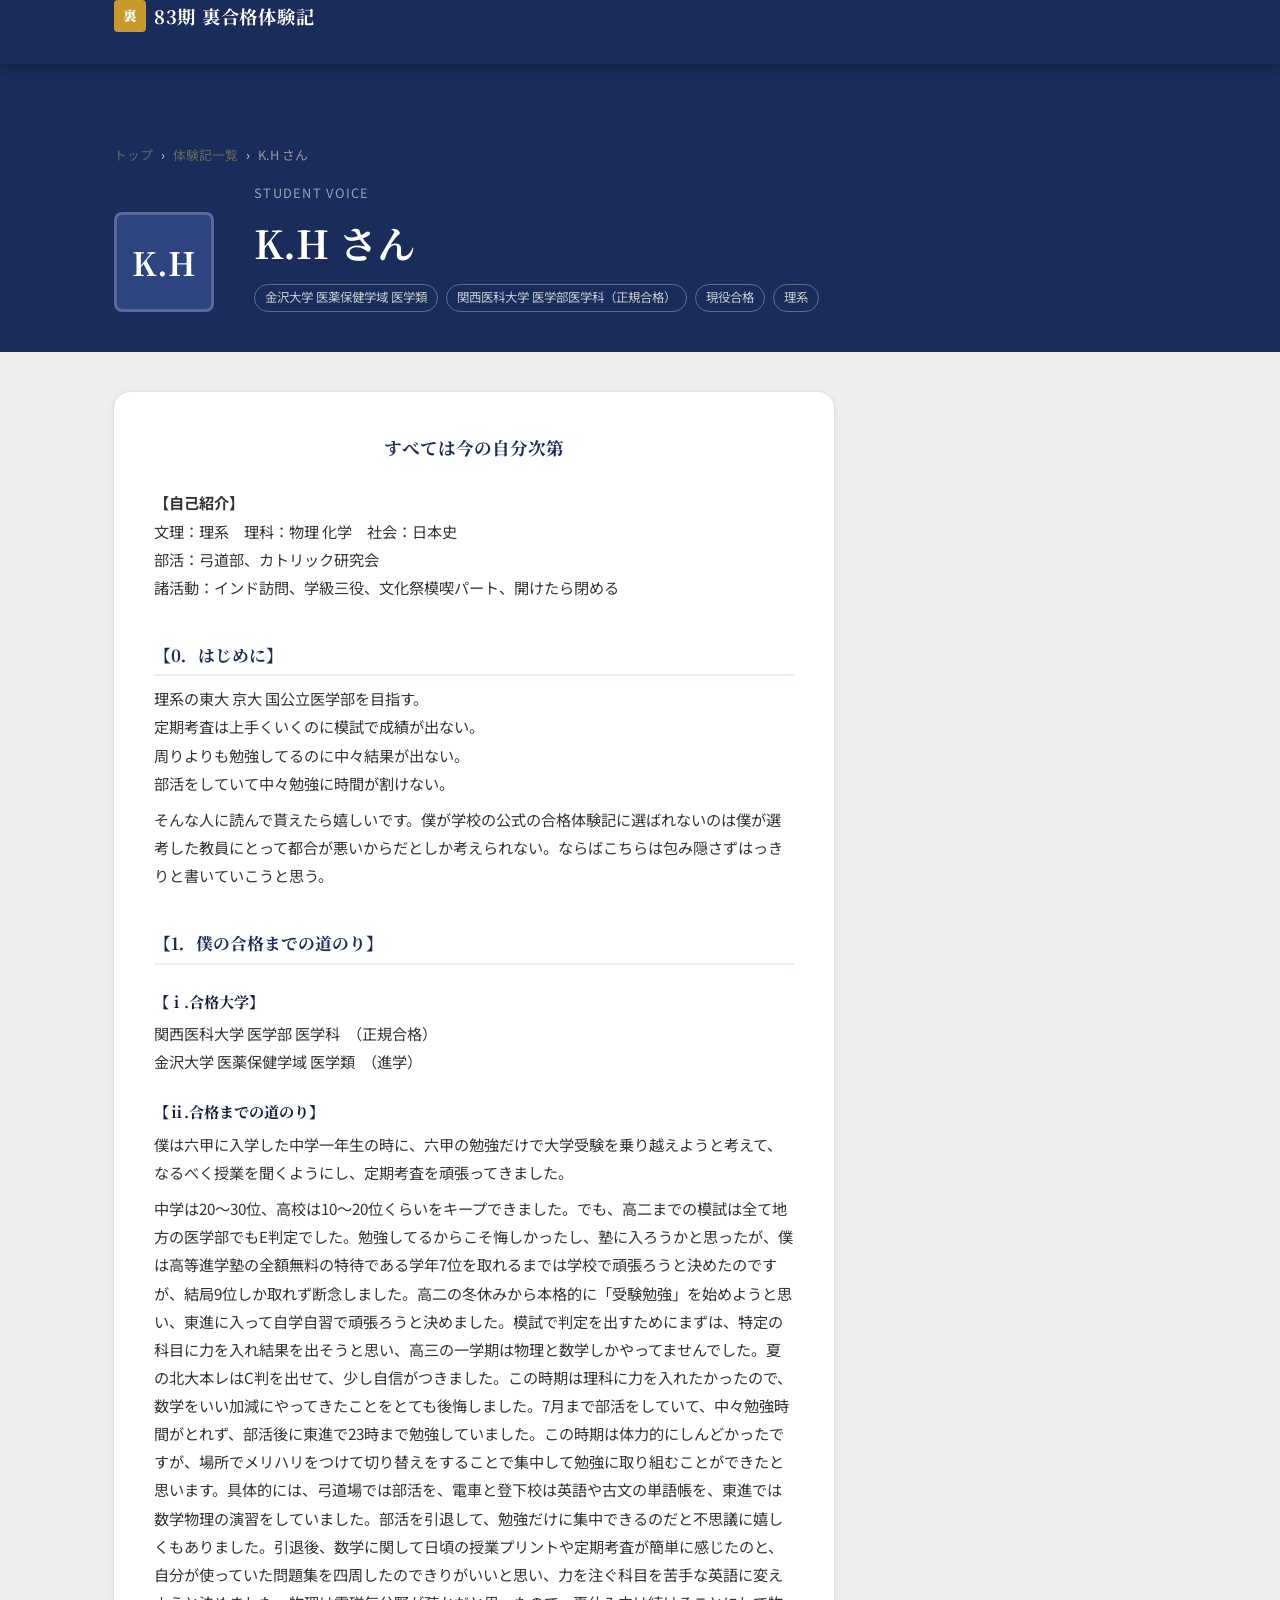
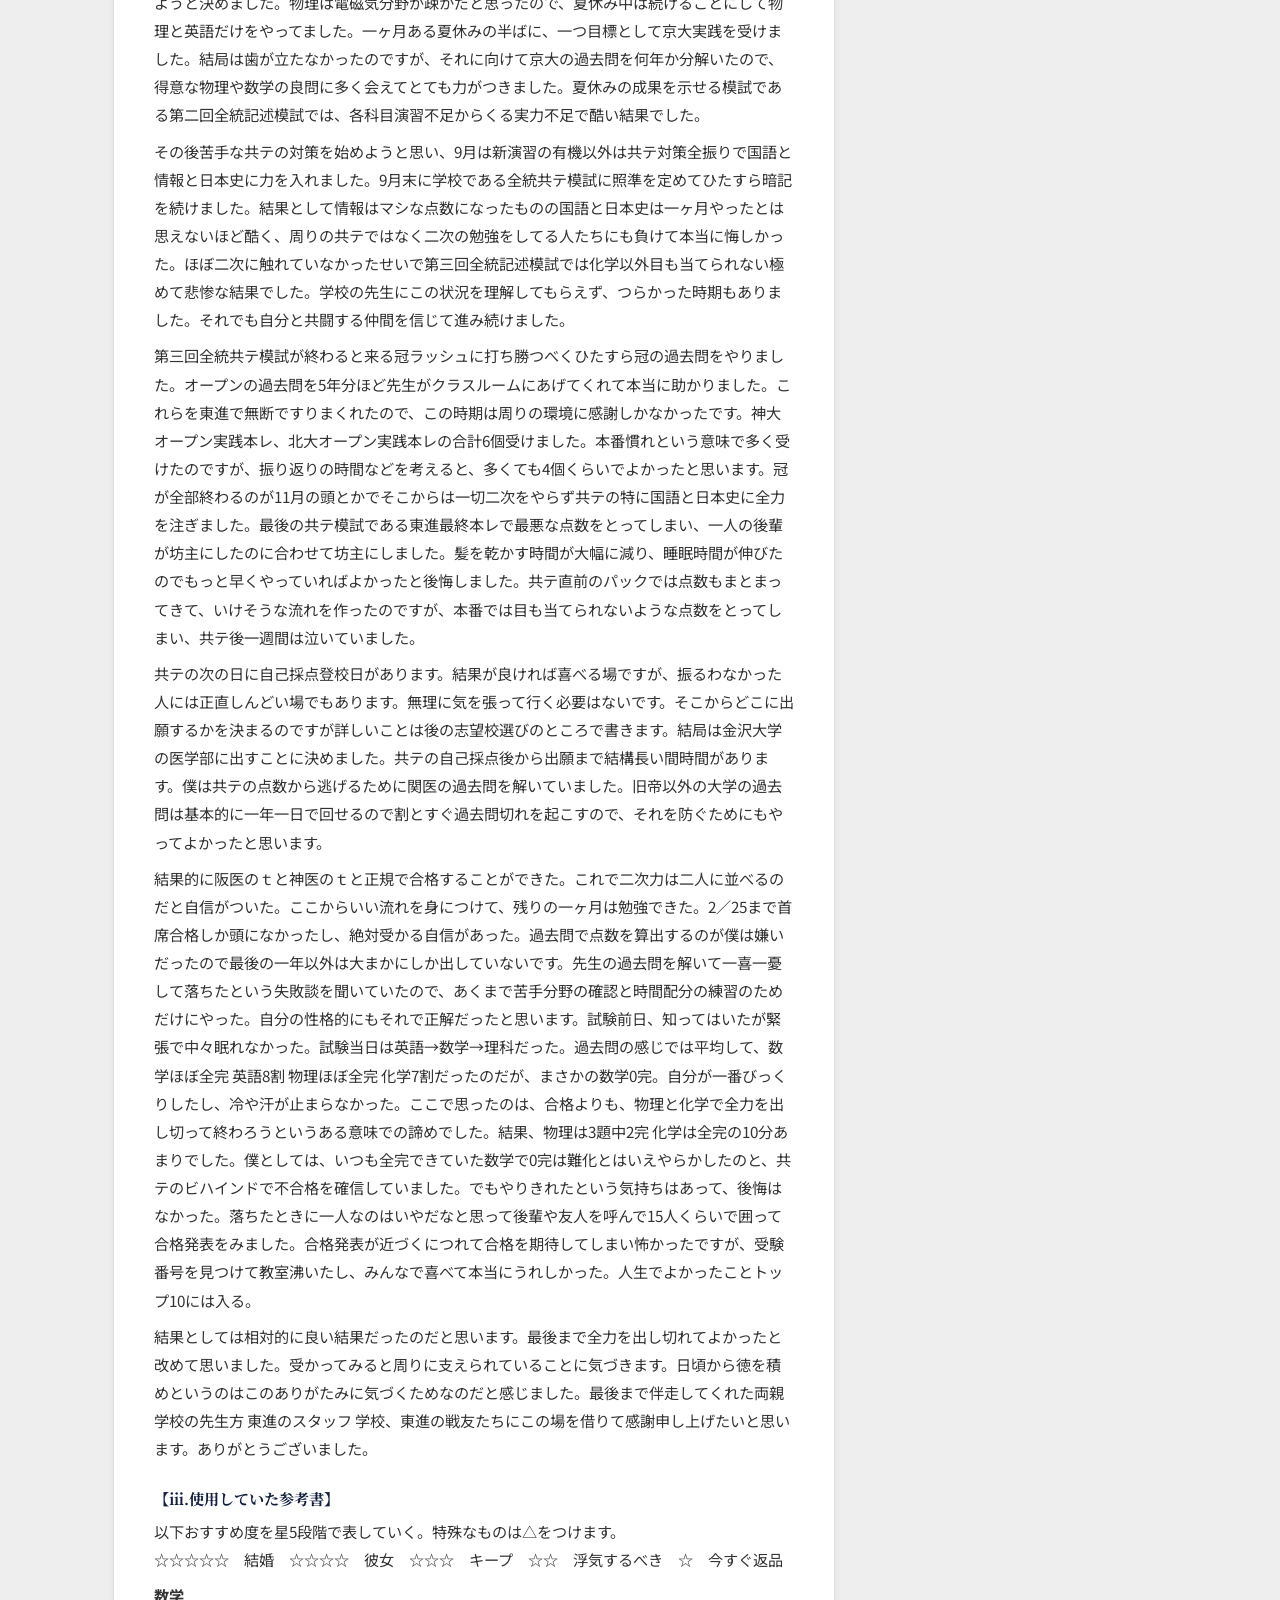
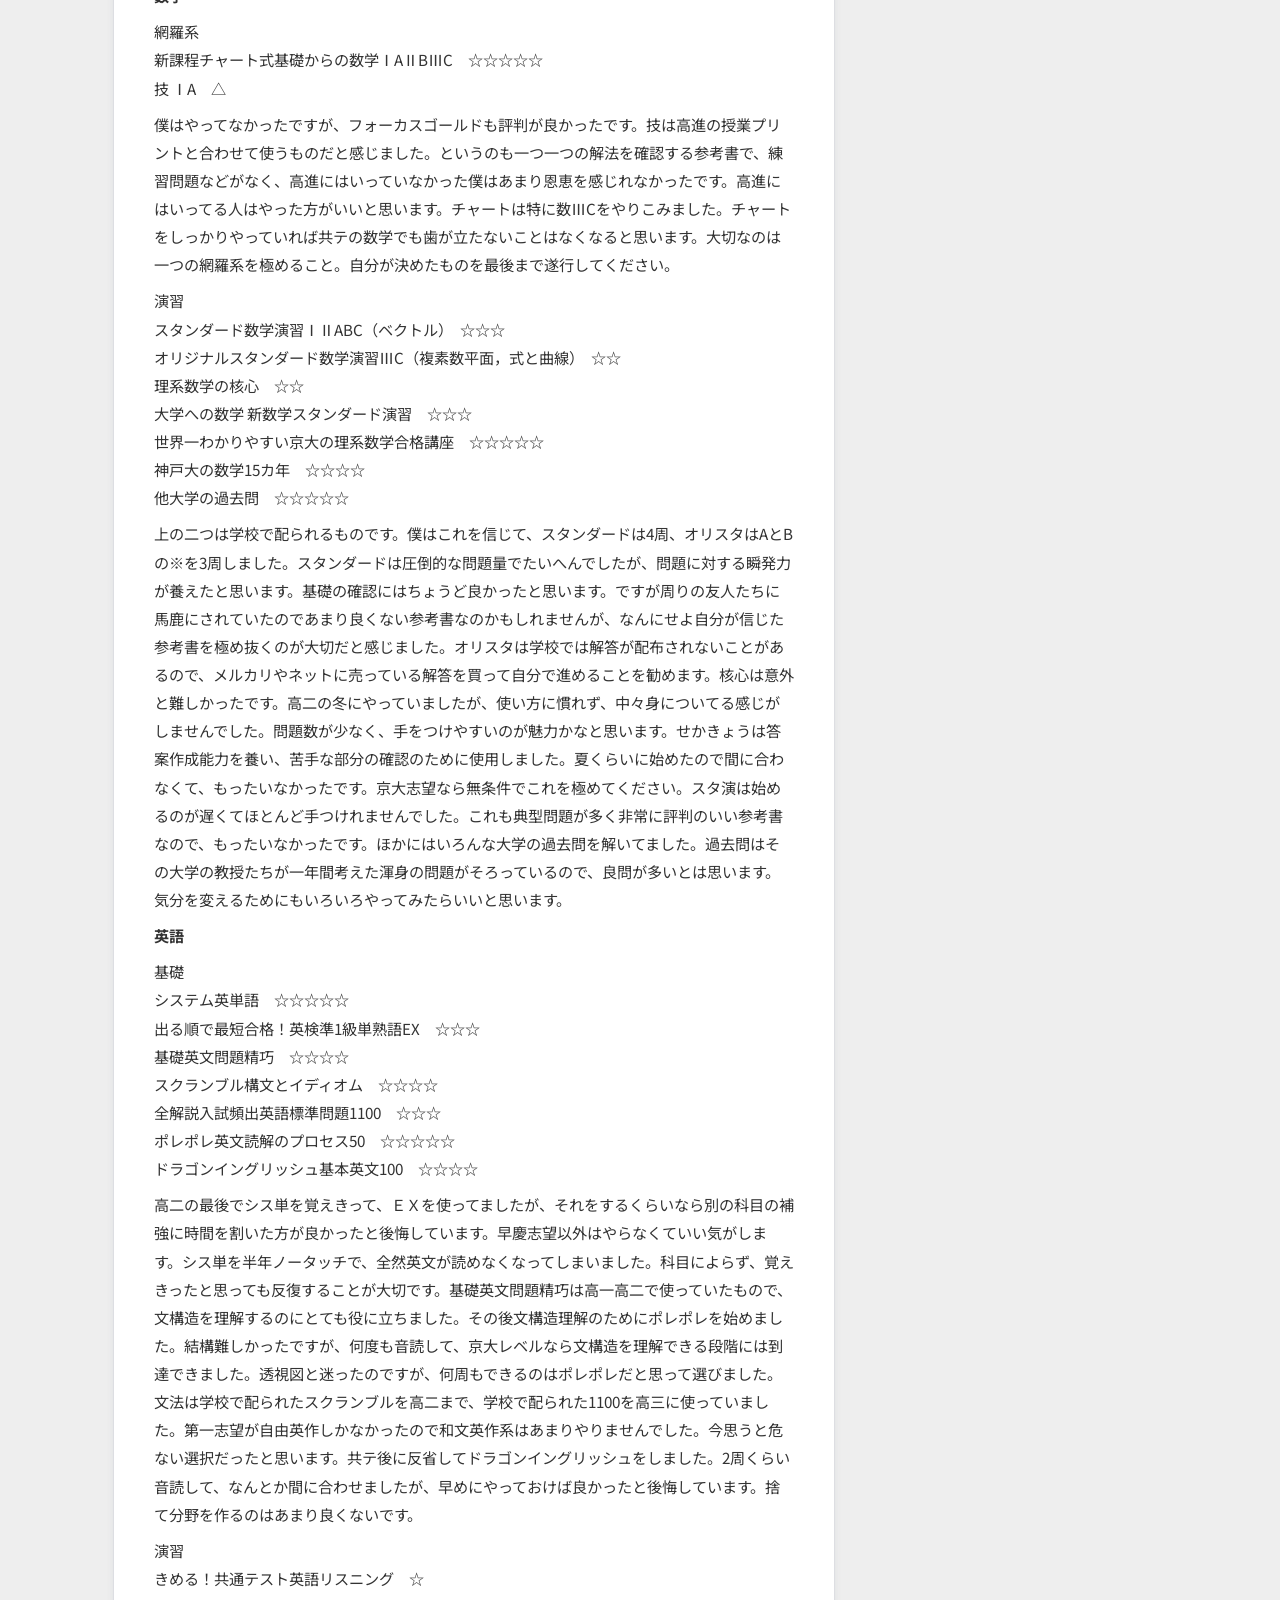
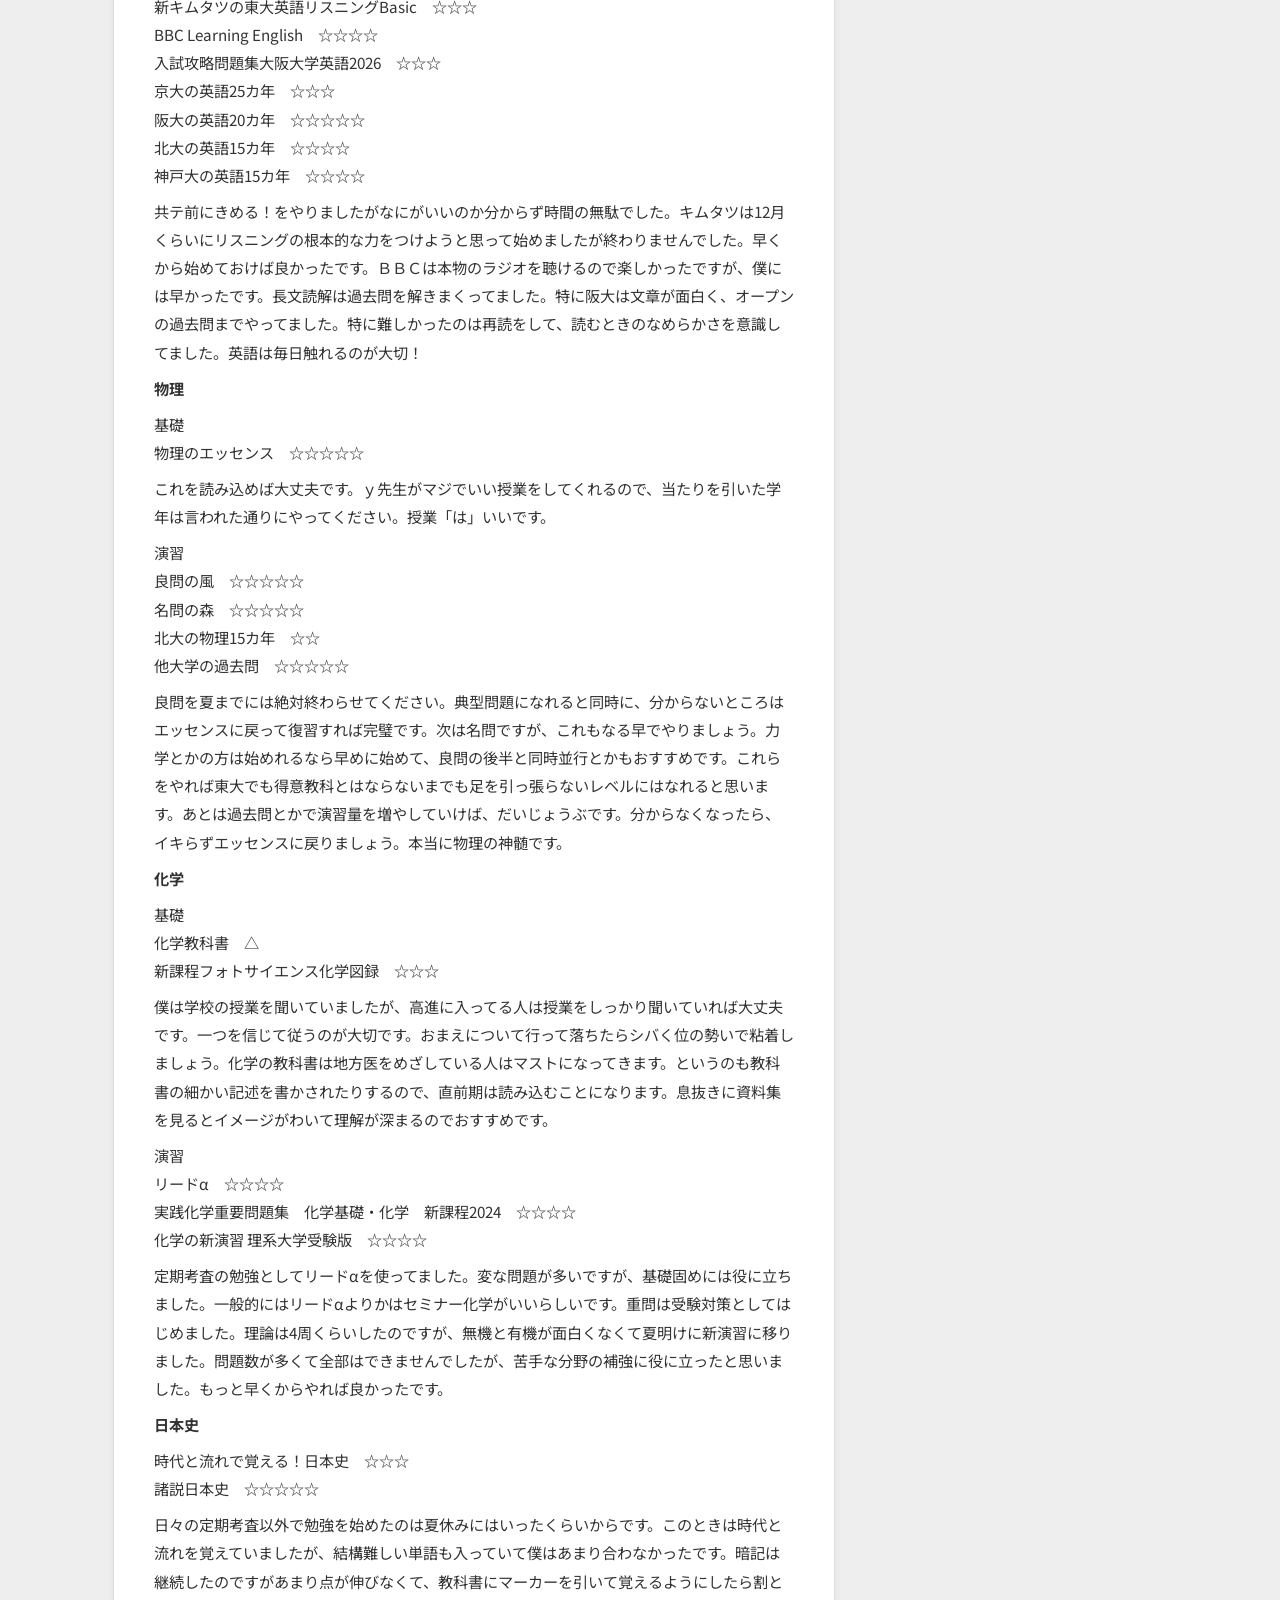
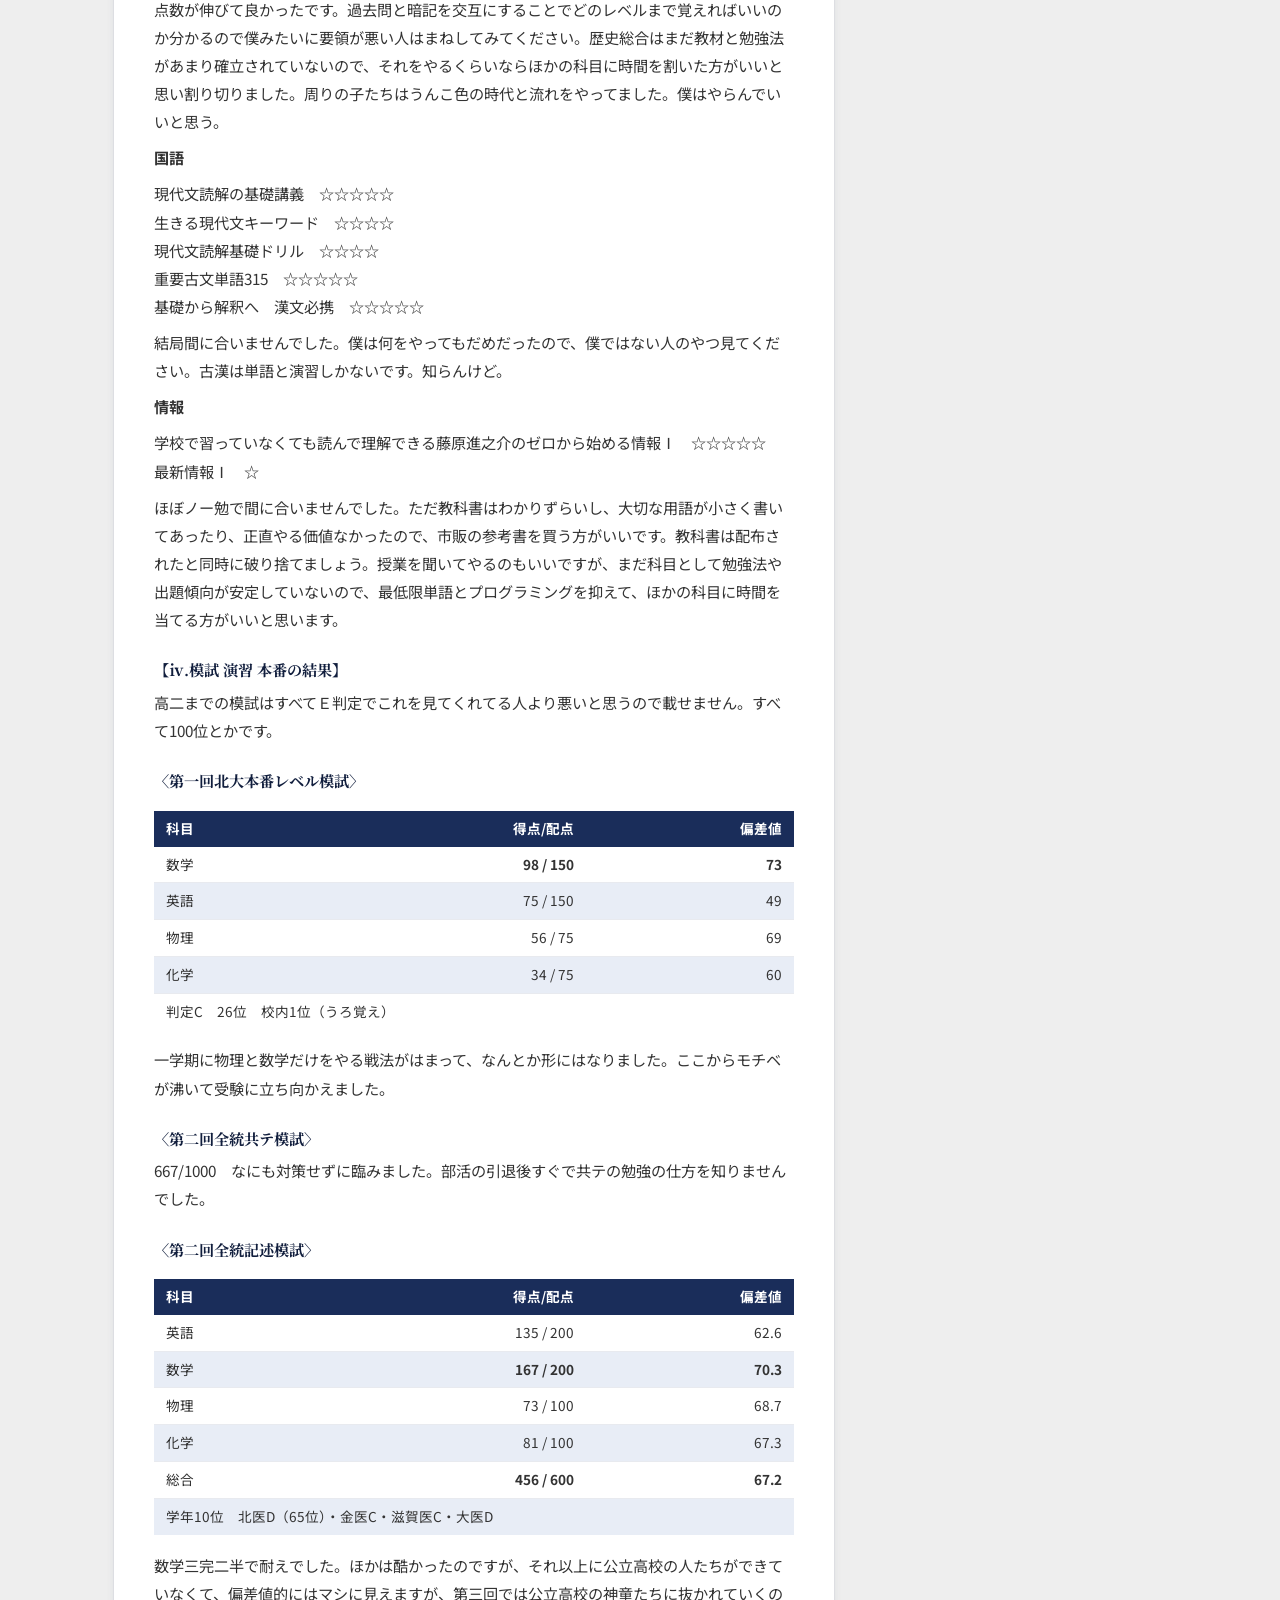
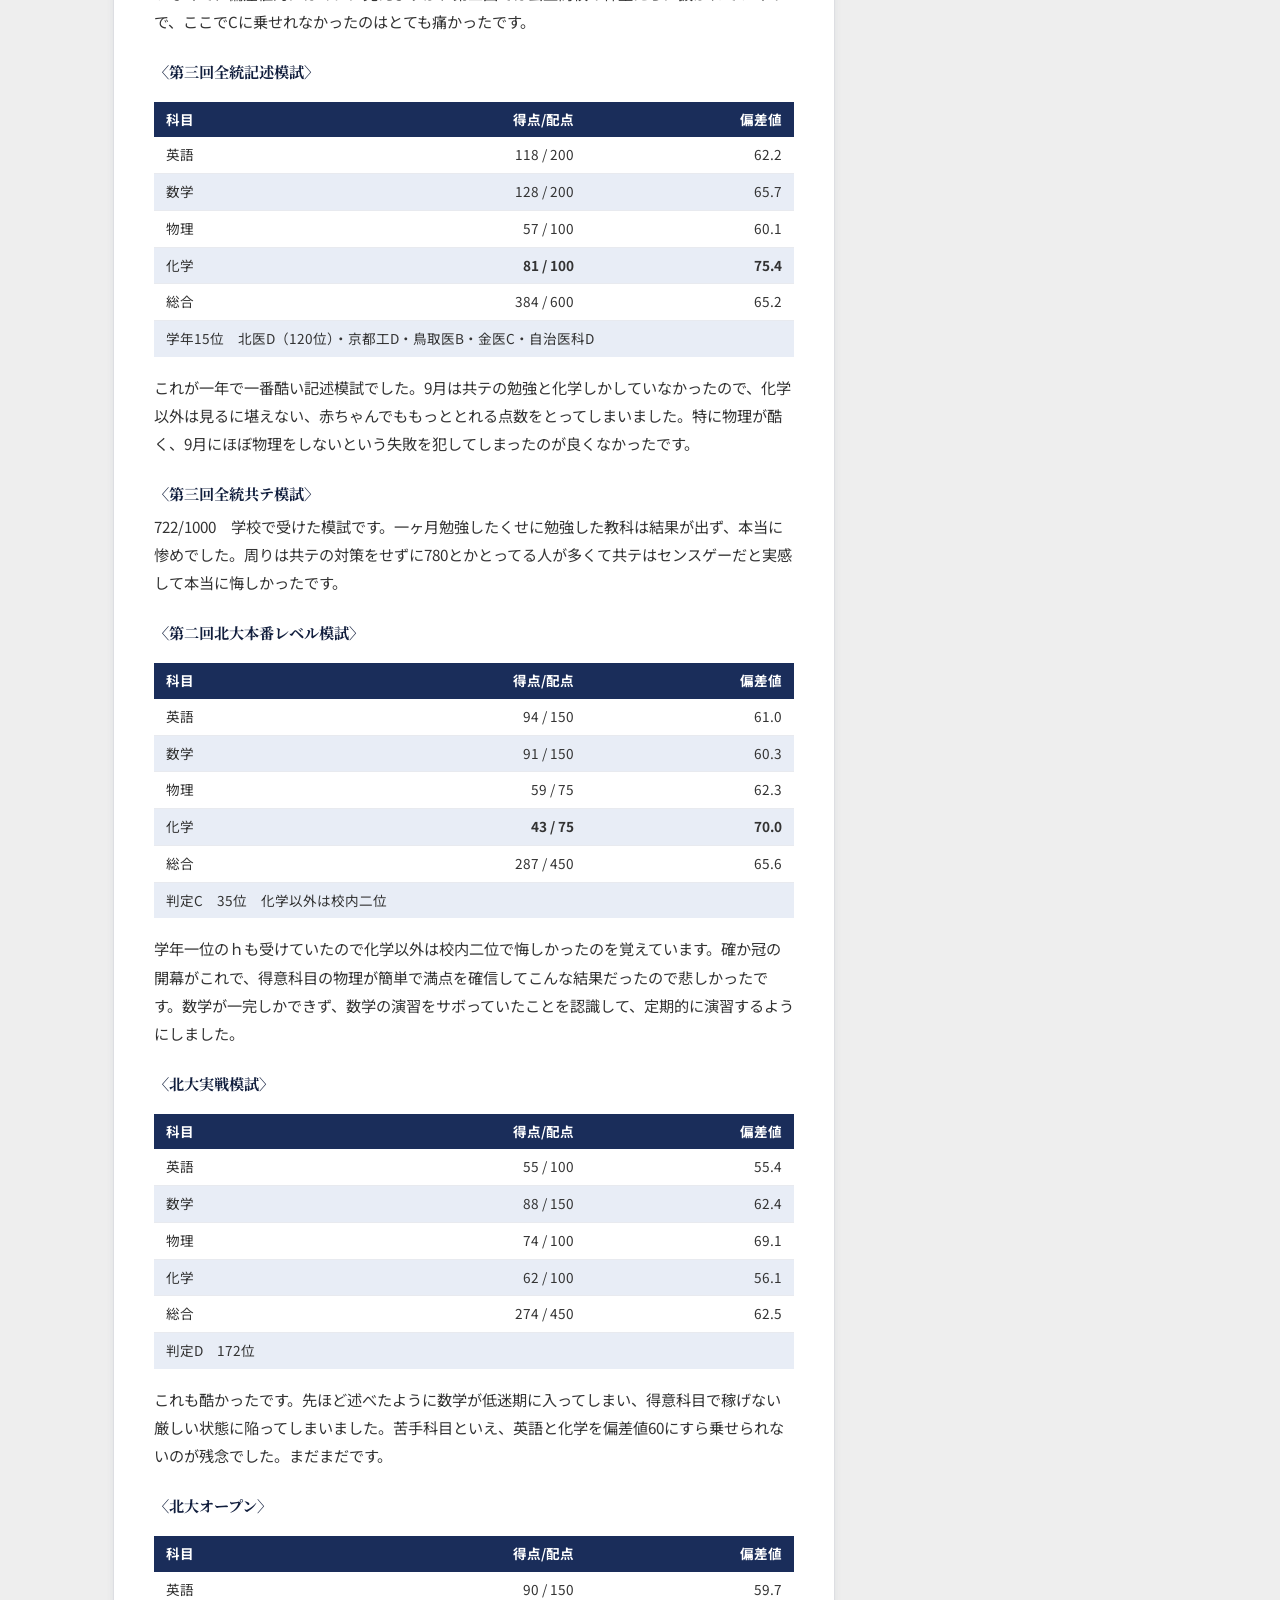
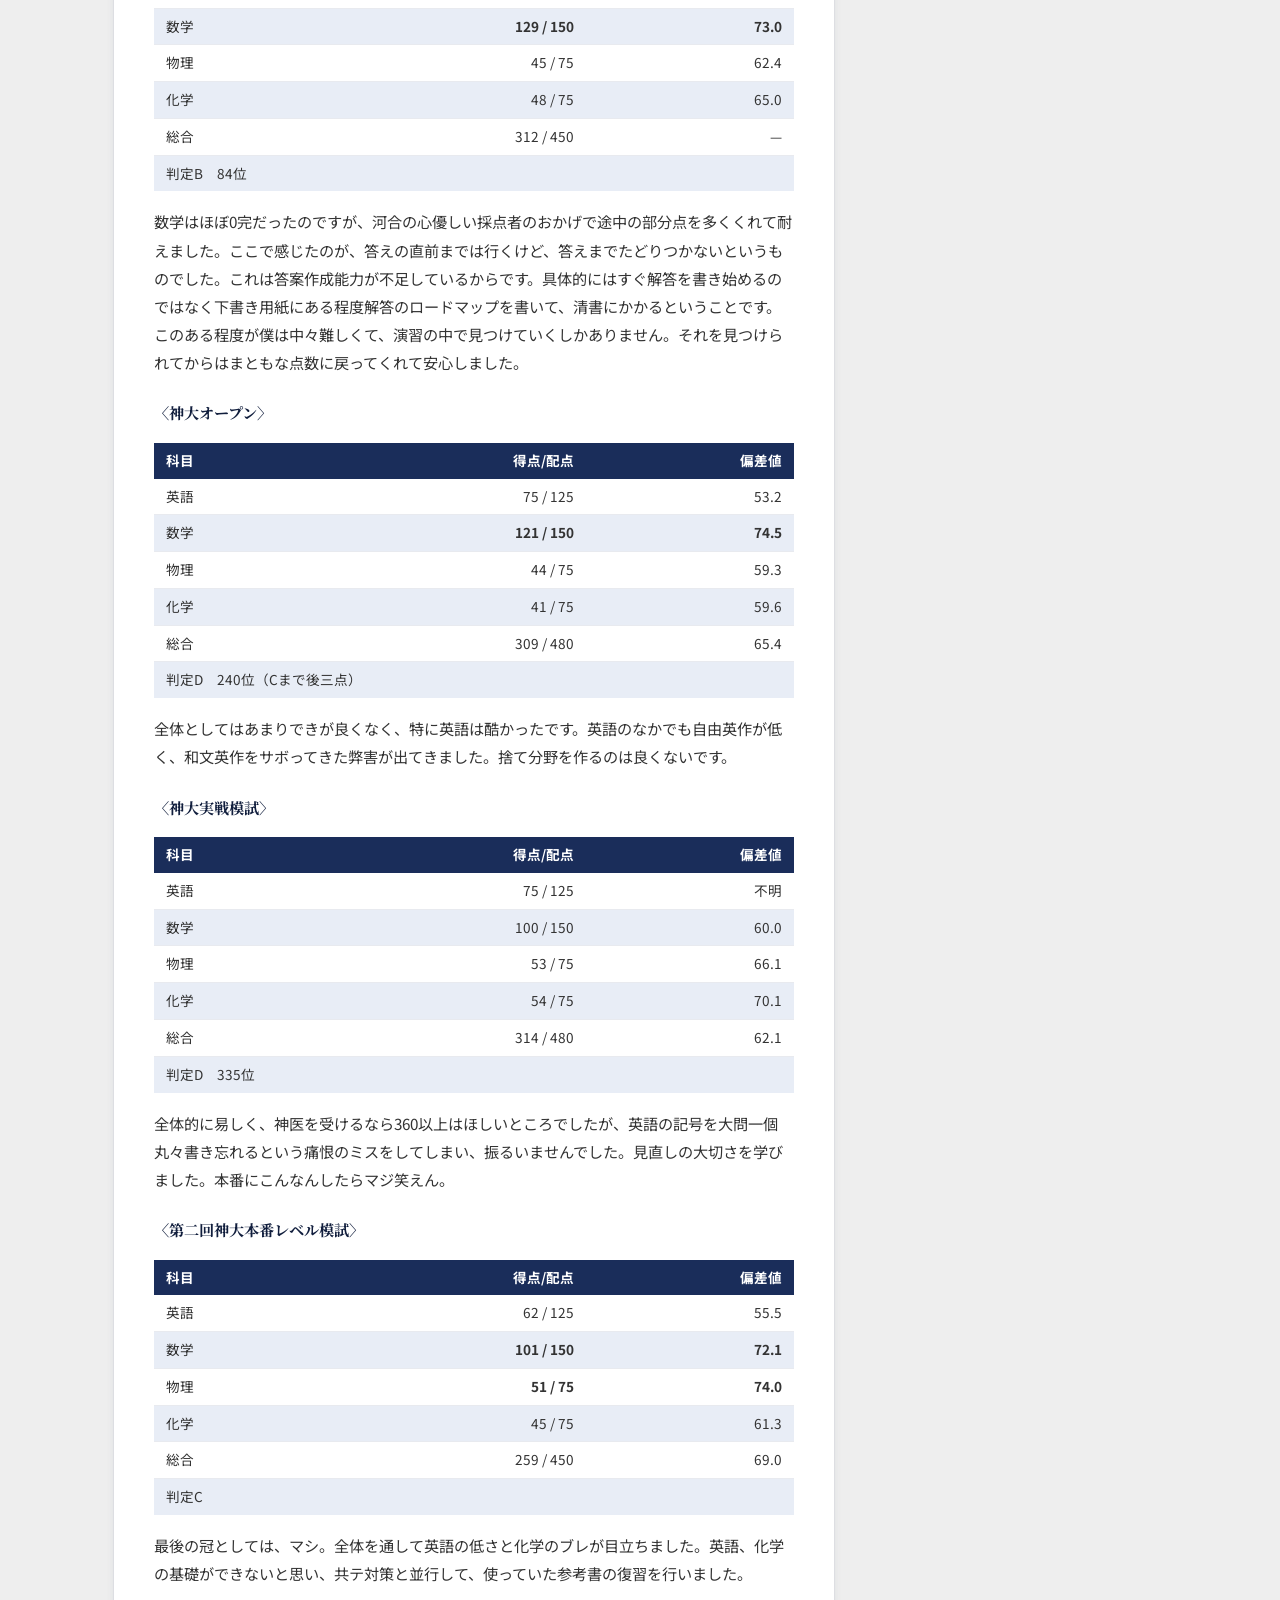
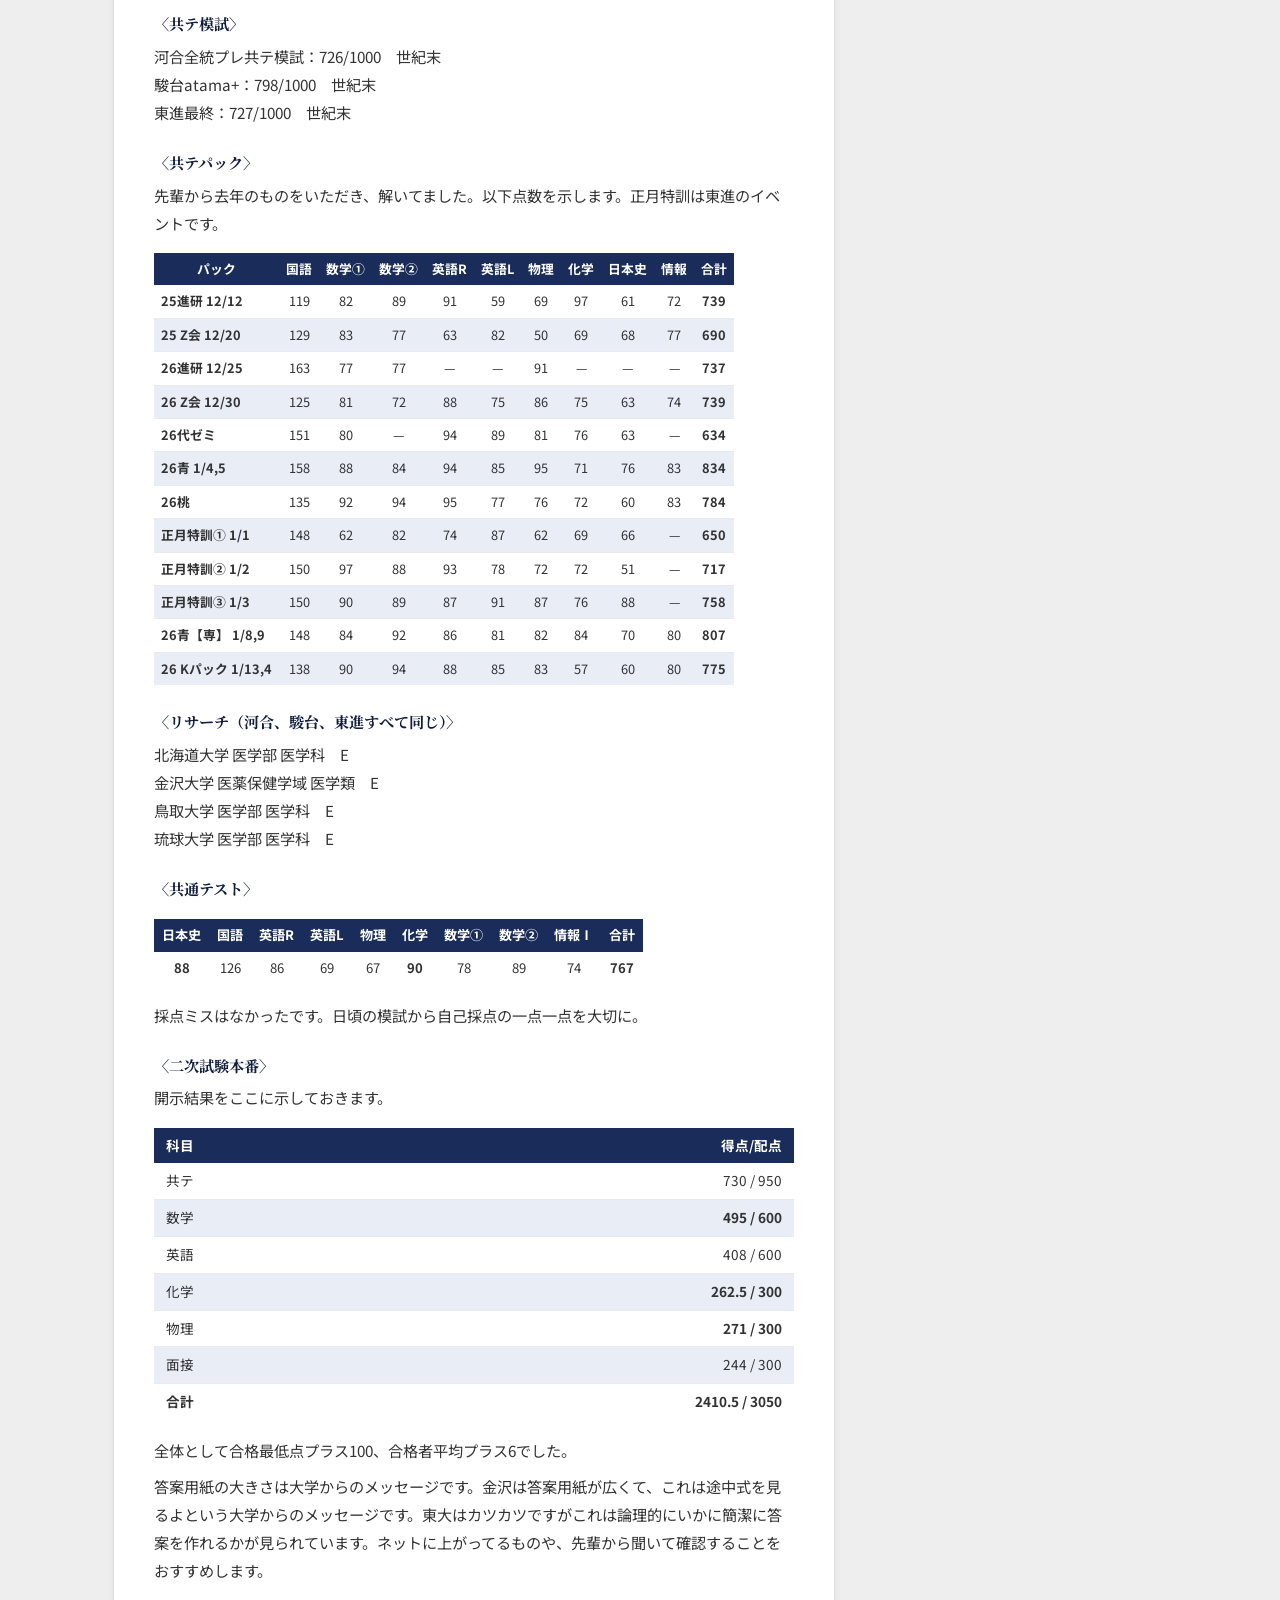
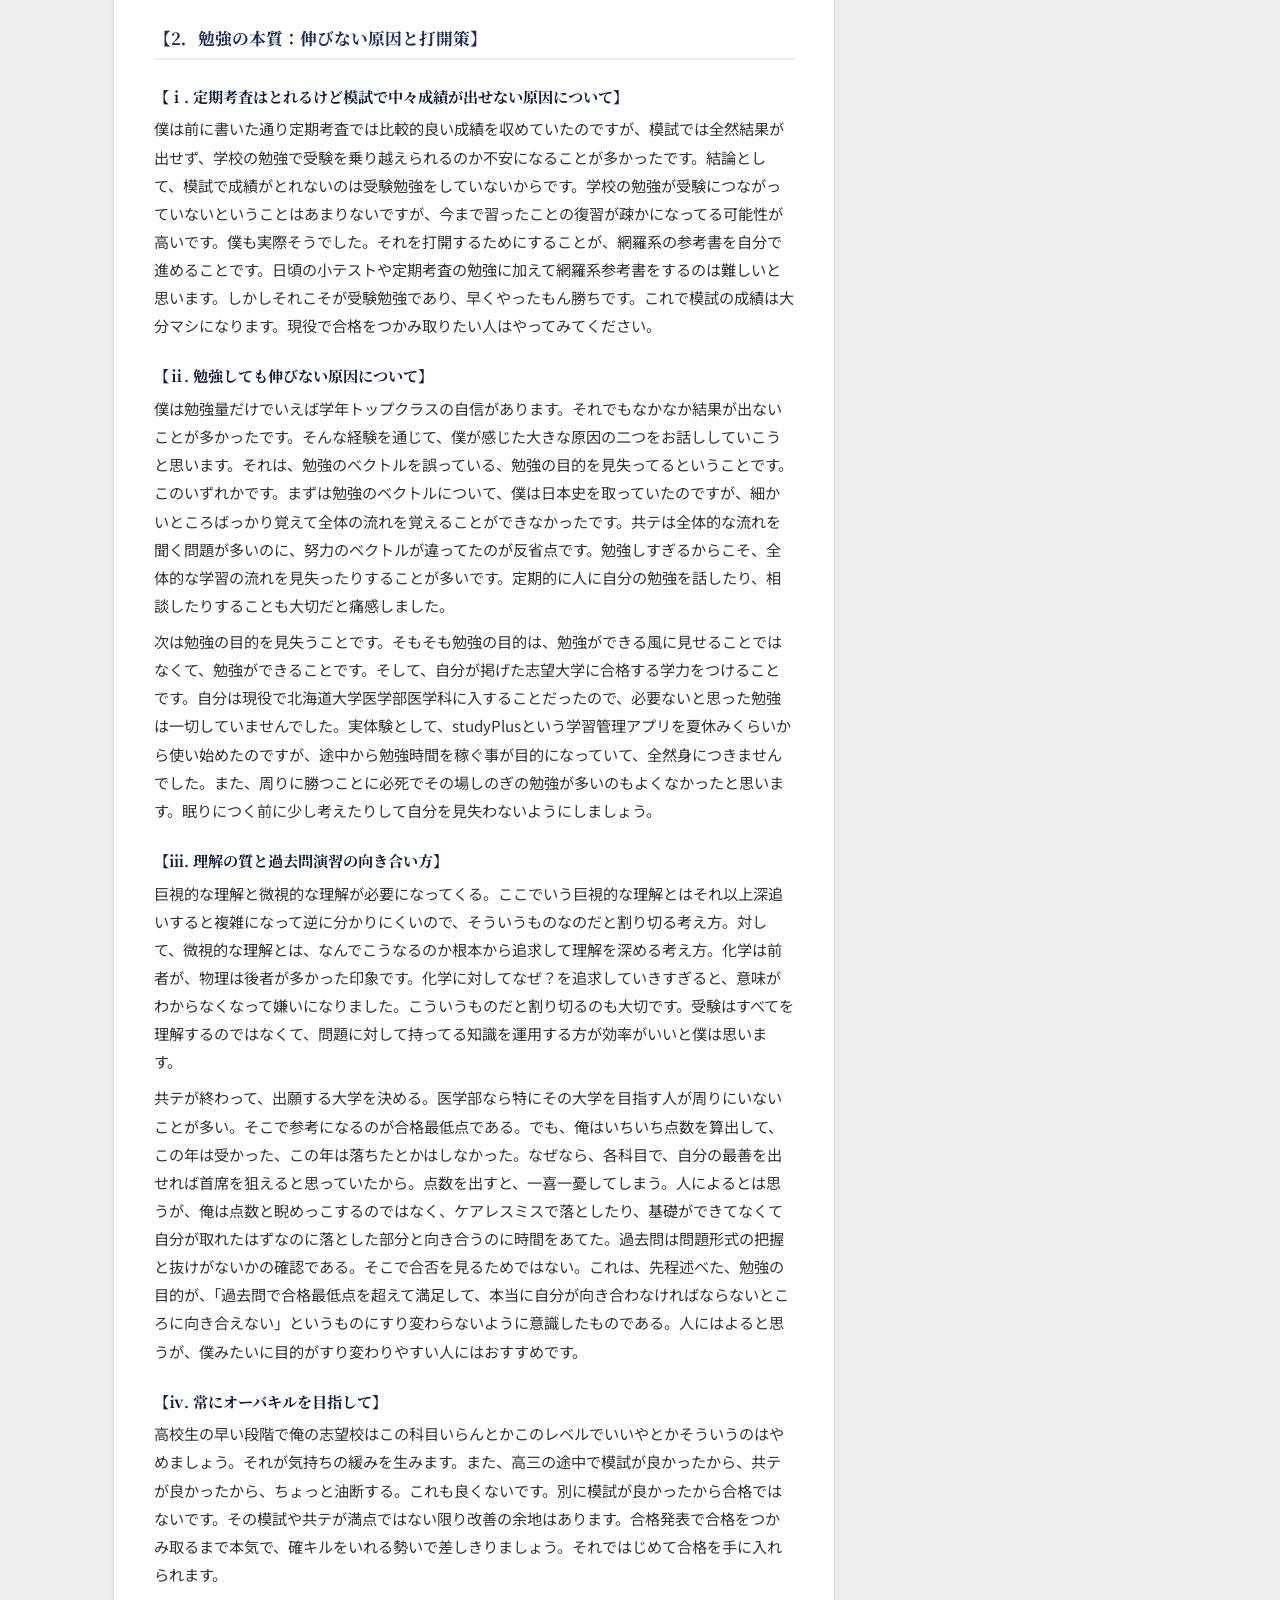
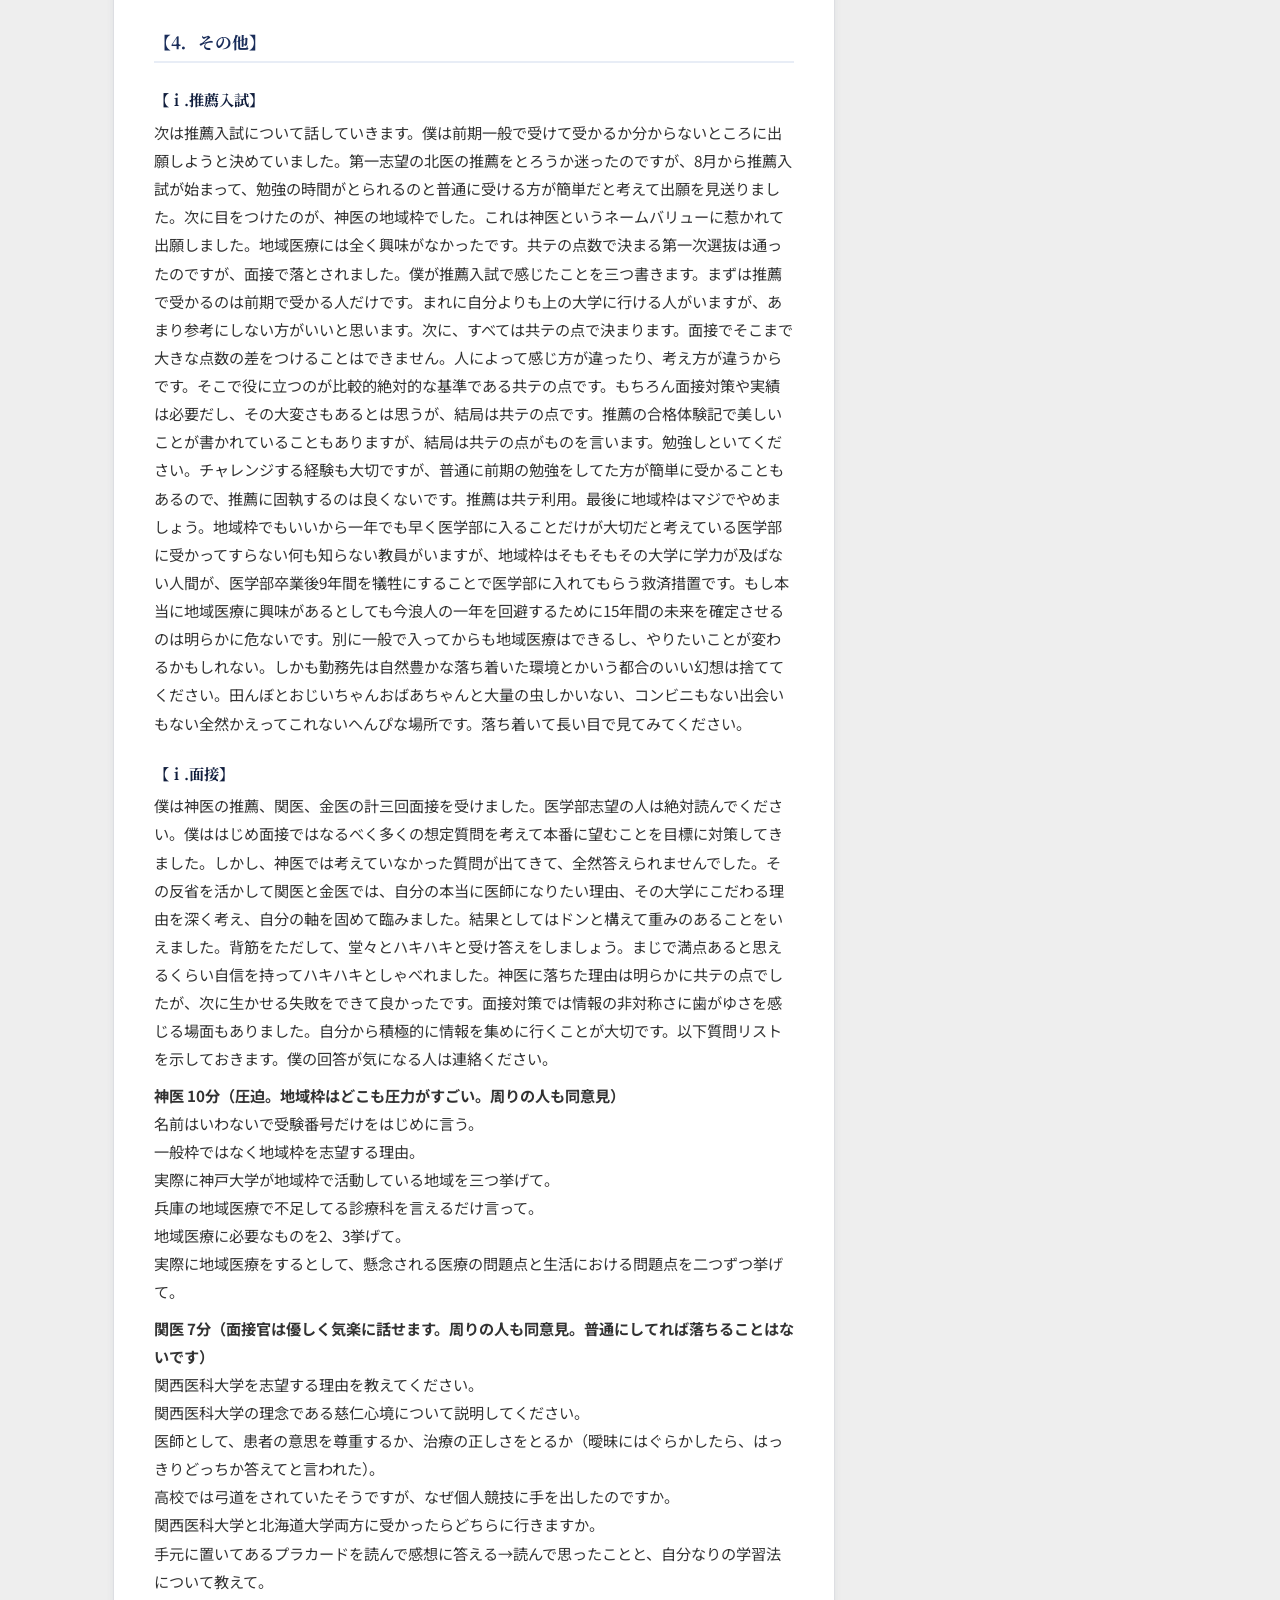
==== commit df49a470: "update" ====
--- a/taikenki/k.h/index.html
+++ b/taikenki/k.h/index.html
@@ -89,7 +89,7 @@
     }
     .kyo-table tr:nth-child(even) td { background: var(--color-navy-pale); }
     .kyo-table tr:last-child td { border-bottom: none; }
-    .kyo-table td.l { text-align: left; }
+    .kyo-table td.l { text-align: left; font-weight: 700; }
     .kyo-table td.b { font-weight: 700; }
 
     .pack-table {
@@ -154,49 +154,56 @@
     <div class="container">
       <div class="taikenki-body">
 
-        <p>理系の東大・京大・国公立医学部を目指す。定期考査は上手くいくのに模試で成績が出ない。周りよりも勉強してるのに中々結果が出ない。部活をしていて中々勉強に時間が割けない。そんな人に読んで貰えたら嬉しいです。</p>
-
-        <p>僕が学校の公式の合格体験記に選ばれないのは僕が選考した教員にとって都合が悪いからだとしか考えられない。ならばこちらは包み隠さずはっきりと書いていこうと思う。</p>
-
-        <h2>0．はじめに</h2>
-
-        <p>文理：理系　理科：物理・化学　社会：日本史　部活：弓道部、カトリック研究会<br>
+        <p style="font-size:1.1rem; font-weight:700; font-family:var(--font-serif); color:var(--color-navy); text-align:center; margin-bottom:var(--space-lg);">すべては今の自分次第</p>
+
+        <p><strong>【自己紹介】</strong><br>
+        文理：理系　理科：物理 化学　社会：日本史<br>
+        部活：弓道部、カトリック研究会<br>
         諸活動：インド訪問、学級三役、文化祭模喫パート、開けたら閉める</p>
 
-        <h2>1．合格までの道のり</h2>
-
-        <h3>ⅰ. 合格大学</h3>
-        <p>関西医科大学 医学部 医学科（正規合格）<br>
-        金沢大学 医薬保健学域 医学類（進学）</p>
-
-        <h3>ⅱ. 合格までの道のり</h3>
-        <p>僕は六甲に入学した中学一年生の時に、六甲の勉強だけで大学受験を乗り越えようと考えて、なるべく授業を聞くようにし、定期考査を頑張ってきました。中学は20〜30位、高校は10〜20位くらいをキープできました。でも、高二までの模試は全て地方の医学部でもE判定でした。勉強してるからこそ悔しかったし、塾に入ろうかと思ったが、僕は高等進学塾の全額無料の特待である学年7位を取れるまでは学校で頑張ろうと決めたのですが、結局9位しか取れず断念しました。</p>
-        <p>高二の冬休みから本格的に「受験勉強」を始めようと思い、東進に入って自学自習で頑張ろうと決めました。模試で判定を出すためにまずは、特定の科目に力を入れ結果を出そうと思い、高三の一学期は物理と数学しかやってませんでした。夏の北大本レはC判を出せて、少し自信がつきました。この時期は理科に力を入れたかったので、数学をいい加減にやってきたことをとても後悔しました。</p>
-        <p>7月まで部活をしていて、中々勉強時間がとれず、部活後に東進で23時まで勉強していました。この時期は体力的にしんどかったですが、場所でメリハリをつけて切り替えをすることで集中して勉強に取り組むことができたと思います。具体的には、弓道場では部活を、電車と登下校は英語や古文の単語帳を、東進では数学物理の演習をしていました。部活を引退して、勉強だけに集中できるのだと不思議に嬉しくもありました。</p>
-        <p>引退後、数学に関して日頃の授業プリントや定期考査が簡単に感じたのと、自分が使っていた問題集を四周したのできりがいいと思い、力を注ぐ科目を苦手な英語に変えようと決めました。物理は電磁気分野が疎かだと思ったので、夏休み中は続けることにして物理と英語だけをやってました。</p>
-        <p>一ヶ月ある夏休みの半ばに、一つ目標として京大実戦を受けました。結局は歯が立たなかったのですが、それに向けて京大の過去問を何年か分解いたので、得意な物理や数学の良問に多く会えてとても力がつきました。夏休みの成果を示せる模試である第二回全統記述模試では、各科目演習不足からくる実力不足で酷い結果でした。</p>
-        <p>その後苦手な共テの対策を始めようと思い、9月は新演習の有機以外は共テ対策全振りで国語と情報と日本史に力を入れました。9月末に学校である全統共テ模試に照準を定めてひたすら暗記を続けました。結果として情報はマシな点数になったものの国語と日本史は一ヶ月やったとは思えないほど酷く、本当に悔しかった。ほぼ二次に触れていなかったせいで第三回全統記述模試では化学以外目も当てられない極めて悲惨な結果でした。</p>
-        <p>第三回全統共テ模試が終わると来る冠ラッシュに打ち勝つべくひたすら冠の過去問をやりました。神大オープン・実戦・本レ、北大オープン・実戦・本レの合計6個受けました。本番慣れという意味で多く受けたのですが、振り返りの時間などを考えると、多くても4個くらいでよかったと思います。</p>
-        <p>冠が全部終わるのが11月の頭とかで、そこからは一切二次をやらず共テの特に国語と日本史に全力を注ぎました。共テ直前のパックでは点数もまとまってきて、いけそうな流れを作ったのですが、本番では目も当てられないような点数をとってしまい、共テ後一週間は泣いていました。</p>
-        <p>共テの次の日に自己採点登校日という点数がいい人たちが喜び、先生たちがその会を行ったという満足感を感じるためだけのゴミイベントがあります。点数が悪い人は無理に行かなくてもいいです。本当にしんどいだけです。</p>
-        <p>そこからどこに出願するかを決まるのですが詳しいことは後の志望校選びのところで書きます。結局は金沢大学の医学部に出すことに決めました。共テの自己採点後から出願まで結構長い間時間があります。僕は共テの点数から逃げるために関医の過去問を解いていました。旧帝以外の大学の過去問は基本的に一年一日で回せるので割とすぐ過去問切れを起こすので、それを防ぐためにもやってよかったと思います。</p>
-        <p>結果的に阪医のｔと神医のｔと正規で合格することができた。これで二次力は二人に並べるのだと自信がついた。ここからいい流れを身につけて、残りの一ヶ月は勉強できた。2/25まで首席合格しか頭になかったし、絶対受かる自信があった。</p>
-        <p>過去問で点数を算出するのが僕は嫌いだったので最後の一年以外は大まかにしか出していないです。先生の「過去問を解いて一喜一憂して落ちた」という失敗談を聞いていたので、あくまで苦手分野の確認と時間配分の練習のためだけにやった。自分の性格的にもそれで正解だったと思います。</p>
-        <p>試験当日は英語→数学→理科だった。過去問の感じでは平均して、数学ほぼ全完・英語8割・物理ほぼ全完・化学7割だったのだが、まさかの数学0完。自分が一番びっくりしたし、冷や汗が止まらなかった。ここで思ったのは、合格よりも、物理と化学で全力を出し切って終わろうというある意味での諦めでした。結果、物理は3題中2完・化学は全完の10分あまりでした。</p>
-        <p>いつも全完できていた数学で0完は難化とはいえやらかしたのと、共テのビハインドで不合格を確信していました。でもやりきれたという気持ちはあって、後悔はなかった。落ちたときに一人なのはいやだなと思って後輩や友人を呼んで15人くらいで囲って合格発表をみました。受験番号を見つけて教室が沸いたし、みんなで喜べて本当にうれしかった。人生でよかったことトップ10には入る。</p>
-        <p>最後まで全力を出し切れてよかったと改めて思いました。受かってみると周りに支えられていることに気づきます。日頃から徳を積めというのはこのありがたみに気づくためなのだと感じました。最後まで伴走してくれた両親・学校の先生方・東進のスタッフ・学校と東進の戦友たちにこの場を借りて感謝申し上げたいと思います。ありがとうございました。</p>
-
-        <h3>ⅲ. 使用していた参考書</h3>
+        <h2>【0．はじめに】</h2>
+
+        <p>理系の東大 京大 国公立医学部を目指す。<br>
+        定期考査は上手くいくのに模試で成績が出ない。<br>
+        周りよりも勉強してるのに中々結果が出ない。<br>
+        部活をしていて中々勉強に時間が割けない。</p>
+
+        <p>そんな人に読んで貰えたら嬉しいです。僕が学校の公式の合格体験記に選ばれないのは僕が選考した教員にとって都合が悪いからだとしか考えられない。ならばこちらは包み隠さずはっきりと書いていこうと思う。</p>
+
+        <h2>【1．僕の合格までの道のり】</h2>
+
+        <h3>【ⅰ.合格大学】</h3>
+        <p>関西医科大学 医学部 医学科　（正規合格）<br>
+        金沢大学 医薬保健学域 医学類　（進学）</p>
+
+        <h3>【ⅱ.合格までの道のり】</h3>
+
+        <p>僕は六甲に入学した中学一年生の時に、六甲の勉強だけで大学受験を乗り越えようと考えて、なるべく授業を聞くようにし、定期考査を頑張ってきました。</p>
+
+        <p>中学は20〜30位、高校は10〜20位くらいをキープできました。でも、高二までの模試は全て地方の医学部でもE判定でした。勉強してるからこそ悔しかったし、塾に入ろうかと思ったが、僕は高等進学塾の全額無料の特待である学年7位を取れるまでは学校で頑張ろうと決めたのですが、結局9位しか取れず断念しました。高二の冬休みから本格的に「受験勉強」を始めようと思い、東進に入って自学自習で頑張ろうと決めました。模試で判定を出すためにまずは、特定の科目に力を入れ結果を出そうと思い、高三の一学期は物理と数学しかやってませんでした。夏の北大本レはC判を出せて、少し自信がつきました。この時期は理科に力を入れたかったので、数学をいい加減にやってきたことをとても後悔しました。7月まで部活をしていて、中々勉強時間がとれず、部活後に東進で23時まで勉強していました。この時期は体力的にしんどかったですが、場所でメリハリをつけて切り替えをすることで集中して勉強に取り組むことができたと思います。具体的には、弓道場では部活を、電車と登下校は英語や古文の単語帳を、東進では数学物理の演習をしていました。部活を引退して、勉強だけに集中できるのだと不思議に嬉しくもありました。引退後、数学に関して日頃の授業プリントや定期考査が簡単に感じたのと、自分が使っていた問題集を四周したのできりがいいと思い、力を注ぐ科目を苦手な英語に変えようと決めました。物理は電磁気分野が疎かだと思ったので、夏休み中は続けることにして物理と英語だけをやってました。一ヶ月ある夏休みの半ばに、一つ目標として京大実践を受けました。結局は歯が立たなかったのですが、それに向けて京大の過去問を何年か分解いたので、得意な物理や数学の良問に多く会えてとても力がつきました。夏休みの成果を示せる模試である第二回全統記述模試では、各科目演習不足からくる実力不足で酷い結果でした。</p>
+
+        <p>その後苦手な共テの対策を始めようと思い、9月は新演習の有機以外は共テ対策全振りで国語と情報と日本史に力を入れました。9月末に学校である全統共テ模試に照準を定めてひたすら暗記を続けました。結果として情報はマシな点数になったものの国語と日本史は一ヶ月やったとは思えないほど酷く、周りの共テではなく二次の勉強をしてる人たちにも負けて本当に悔しかった。ほぼ二次に触れていなかったせいで第三回全統記述模試では化学以外目も当てられない極めて悲惨な結果でした。学校の先生にこの状況を理解してもらえず、つらかった時期もありました。それでも自分と共闘する仲間を信じて進み続けました。</p>
+
+        <p>第三回全統共テ模試が終わると来る冠ラッシュに打ち勝つべくひたすら冠の過去問をやりました。オープンの過去問を5年分ほど先生がクラスルームにあげてくれて本当に助かりました。これらを東進で無断ですりまくれたので、この時期は周りの環境に感謝しかなかったです。神大オープン実践本レ、北大オープン実践本レの合計6個受けました。本番慣れという意味で多く受けたのですが、振り返りの時間などを考えると、多くても4個くらいでよかったと思います。冠が全部終わるのが11月の頭とかでそこからは一切二次をやらず共テの特に国語と日本史に全力を注ぎました。最後の共テ模試である東進最終本レで最悪な点数をとってしまい、一人の後輩が坊主にしたのに合わせて坊主にしました。髪を乾かす時間が大幅に減り、睡眠時間が伸びたのでもっと早くやっていればよかったと後悔しました。共テ直前のパックでは点数もまとまってきて、いけそうな流れを作ったのですが、本番では目も当てられないような点数をとってしまい、共テ後一週間は泣いていました。</p>
+
+        <p>共テの次の日に自己採点登校日があります。結果が良ければ喜べる場ですが、振るわなかった人には正直しんどい場でもあります。無理に気を張って行く必要はないです。そこからどこに出願するかを決まるのですが詳しいことは後の志望校選びのところで書きます。結局は金沢大学の医学部に出すことに決めました。共テの自己採点後から出願まで結構長い間時間があります。僕は共テの点数から逃げるために関医の過去問を解いていました。旧帝以外の大学の過去問は基本的に一年一日で回せるので割とすぐ過去問切れを起こすので、それを防ぐためにもやってよかったと思います。</p>
+
+        <p>結果的に阪医のｔと神医のｔと正規で合格することができた。これで二次力は二人に並べるのだと自信がついた。ここからいい流れを身につけて、残りの一ヶ月は勉強できた。2／25まで首席合格しか頭になかったし、絶対受かる自信があった。過去問で点数を算出するのが僕は嫌いだったので最後の一年以外は大まかにしか出していないです。先生の過去問を解いて一喜一憂して落ちたという失敗談を聞いていたので、あくまで苦手分野の確認と時間配分の練習のためだけにやった。自分の性格的にもそれで正解だったと思います。試験前日、知ってはいたが緊張で中々眠れなかった。試験当日は英語→数学→理科だった。過去問の感じでは平均して、数学ほぼ全完 英語8割 物理ほぼ全完 化学7割だったのだが、まさかの数学0完。自分が一番びっくりしたし、冷や汗が止まらなかった。ここで思ったのは、合格よりも、物理と化学で全力を出し切って終わろうというある意味での諦めでした。結果、物理は3題中2完 化学は全完の10分あまりでした。僕としては、いつも全完できていた数学で0完は難化とはいえやらかしたのと、共テのビハインドで不合格を確信していました。でもやりきれたという気持ちはあって、後悔はなかった。落ちたときに一人なのはいやだなと思って後輩や友人を呼んで15人くらいで囲って合格発表をみました。合格発表が近づくにつれて合格を期待してしまい怖かったですが、受験番号を見つけて教室沸いたし、みんなで喜べて本当にうれしかった。人生でよかったことトップ10には入る。</p>
+
+        <p>結果としては相対的に良い結果だったのだと思います。最後まで全力を出し切れてよかったと改めて思いました。受かってみると周りに支えられていることに気づきます。日頃から徳を積めというのはこのありがたみに気づくためなのだと感じました。最後まで伴走してくれた両親 学校の先生方 東進のスタッフ 学校、東進の戦友たちにこの場を借りて感謝申し上げたいと思います。ありがとうございました。</p>
+
+        <h3>【ⅲ.使用していた参考書】</h3>
 
         <p>以下おすすめ度を星5段階で表していく。特殊なものは△をつけます。<br>
-        ☆☆☆☆☆ 結婚　☆☆☆☆ 彼女　☆☆☆ キープ　☆☆ 浮気するべき　☆ 今すぐ返品</p>
+        ☆☆☆☆☆　結婚　☆☆☆☆　彼女　☆☆☆　キープ　☆☆　浮気するべき　☆　今すぐ返品</p>
 
         <p><strong>数学</strong></p>
-        <p>（網羅系）<br>
+        <p>網羅系<br>
         新課程チャート式基礎からの数学ⅠAⅡBⅢC　☆☆☆☆☆<br>
         技 ⅠA　△</p>
-        <p>僕はやってなかったですが、フォーカスゴールドも評判が良かったです。技は高進の授業プリントと合わせて使うものだと感じました。というのも一つ一つの解法を確認する参考書で、練習問題などがなく、高進にはいっていなかった僕はあまり恩恵を感じれなかったです。高進にはいってる人はやった方がいいと思います。チャートは特に数ⅢCをやりこみました。大切なのは一つの網羅系を極めること。自分が決めたものを最後まで遂行してください。</p>
-        <p>（演習）<br>
+        <p>僕はやってなかったですが、フォーカスゴールドも評判が良かったです。技は高進の授業プリントと合わせて使うものだと感じました。というのも一つ一つの解法を確認する参考書で、練習問題などがなく、高進にはいっていなかった僕はあまり恩恵を感じれなかったです。高進にはいってる人はやった方がいいと思います。チャートは特に数ⅢCをやりこみました。チャートをしっかりやっていれば共テの数学でも歯が立たないことはなくなると思います。大切なのは一つの網羅系を極めること。自分が決めたものを最後まで遂行してください。</p>
+
+        <p>演習<br>
         スタンダード数学演習ⅠⅡABC（ベクトル）　☆☆☆<br>
         オリジナルスタンダード数学演習ⅢC（複素数平面，式と曲線）　☆☆<br>
         理系数学の核心　☆☆<br>
@@ -204,10 +211,10 @@
         世界一わかりやすい京大の理系数学合格講座　☆☆☆☆☆<br>
         神戸大の数学15カ年　☆☆☆☆<br>
         他大学の過去問　☆☆☆☆☆</p>
-        <p>スタンダードは4周、オリスタはAとBの※を3周しました。スタンダードは圧倒的な問題量でたいへんでしたが、問題に対する瞬発力が養えたと思います。なんにせよ自分が信じた参考書を極め抜くのが大切だと感じました。オリスタは、メルカリやネットに売っている解答を買って自分で進めることを勧めます。せかきょうは答案作成能力を養い、苦手な部分の確認のために使用しました。夏くらいに始めたので間に合わなくて、もったいなかったです。京大志望なら無条件でこれを極めてください。</p>
+        <p>上の二つは学校で配られるものです。僕はこれを信じて、スタンダードは4周、オリスタはAとBの※を3周しました。スタンダードは圧倒的な問題量でたいへんでしたが、問題に対する瞬発力が養えたと思います。基礎の確認にはちょうど良かったと思います。ですが周りの友人たちに馬鹿にされていたのであまり良くない参考書なのかもしれませんが、なんにせよ自分が信じた参考書を極め抜くのが大切だと感じました。オリスタは学校では解答が配布されないことがあるので、メルカリやネットに売っている解答を買って自分で進めることを勧めます。核心は意外と難しかったです。高二の冬にやっていましたが、使い方に慣れず、中々身についてる感じがしませんでした。問題数が少なく、手をつけやすいのが魅力かなと思います。せかきょうは答案作成能力を養い、苦手な部分の確認のために使用しました。夏くらいに始めたので間に合わなくて、もったいなかったです。京大志望なら無条件でこれを極めてください。スタ演は始めるのが遅くてほとんど手つけれませんでした。これも典型問題が多く非常に評判のいい参考書なので、もったいなかったです。ほかにはいろんな大学の過去問を解いてました。過去問はその大学の教授たちが一年間考えた渾身の問題がそろっているので、良問が多いとは思います。気分を変えるためにもいろいろやってみたらいいと思います。</p>
 
         <p><strong>英語</strong></p>
-        <p>（基礎）<br>
+        <p>基礎<br>
         システム英単語　☆☆☆☆☆<br>
         出る順で最短合格！英検準1級単熟語EX　☆☆☆<br>
         基礎英文問題精巧　☆☆☆☆<br>
@@ -215,8 +222,9 @@
         全解説入試頻出英語標準問題1100　☆☆☆<br>
         ポレポレ英文読解のプロセス50　☆☆☆☆☆<br>
         ドラゴンイングリッシュ基本英文100　☆☆☆☆</p>
-        <p>シス単を半年ノータッチで、全然英文が読めなくなってしまいました。覚えきったと思っても反復することが大切です。基礎英文問題精巧は文構造を理解するのにとても役に立ちました。その後ポレポレを始め、京大レベルなら文構造を理解できる段階には到達できました。共テ後に反省してドラゴンイングリッシュをしましたが、早めにやっておけば良かったと後悔しています。捨て分野を作るのはあまり良くないです。</p>
-        <p>（演習）<br>
+        <p>高二の最後でシス単を覚えきって、ＥＸを使ってましたが、それをするくらいなら別の科目の補強に時間を割いた方が良かったと後悔しています。早慶志望以外はやらなくていい気がします。シス単を半年ノータッチで、全然英文が読めなくなってしまいました。科目によらず、覚えきったと思っても反復することが大切です。基礎英文問題精巧は高一高二で使っていたもので、文構造を理解するのにとても役に立ちました。その後文構造理解のためにポレポレを始めました。結構難しかったですが、何度も音読して、京大レベルなら文構造を理解できる段階には到達できました。透視図と迷ったのですが、何周もできるのはポレポレだと思って選びました。文法は学校で配られたスクランブルを高二まで、学校で配られた1100を高三に使っていました。第一志望が自由英作しかなかったので和文英作系はあまりやりませんでした。今思うと危ない選択だったと思います。共テ後に反省してドラゴンイングリッシュをしました。2周くらい音読して、なんとか間に合わせましたが、早めにやっておけば良かったと後悔しています。捨て分野を作るのはあまり良くないです。</p>
+
+        <p>演習<br>
         きめる！共通テスト英語リスニング　☆<br>
         新キムタツの東大英語リスニングBasic　☆☆☆<br>
         BBC Learning English　☆☆☆☆<br>
@@ -225,53 +233,55 @@
         阪大の英語20カ年　☆☆☆☆☆<br>
         北大の英語15カ年　☆☆☆☆<br>
         神戸大の英語15カ年　☆☆☆☆</p>
-        <p>長文読解は過去問を解きまくってました。特に阪大は文章が面白く、オープンの過去問までやってました。英語は毎日触れるのが大切！</p>
+        <p>共テ前にきめる！をやりましたがなにがいいのか分からず時間の無駄でした。キムタツは12月くらいにリスニングの根本的な力をつけようと思って始めましたが終わりませんでした。早くから始めておけば良かったです。ＢＢＣは本物のラジオを聴けるので楽しかったですが、僕には早かったです。長文読解は過去問を解きまくってました。特に阪大は文章が面白く、オープンの過去問までやってました。特に難しかったのは再読をして、読むときのなめらかさを意識してました。英語は毎日触れるのが大切！</p>
 
         <p><strong>物理</strong></p>
-        <p>（基礎）<br>
+        <p>基礎<br>
         物理のエッセンス　☆☆☆☆☆</p>
-        <p>これを読み込めば大丈夫です。分からなくなったらイキらずエッセンスに戻りましょう。本当に物理の神髄です。</p>
-        <p>（演習）<br>
+        <p>これを読み込めば大丈夫です。ｙ先生がマジでいい授業をしてくれるので、当たりを引いた学年は言われた通りにやってください。授業「は」いいです。</p>
+
+        <p>演習<br>
         良問の風　☆☆☆☆☆<br>
         名問の森　☆☆☆☆☆<br>
         北大の物理15カ年　☆☆<br>
         他大学の過去問　☆☆☆☆☆</p>
-        <p>良問を夏までには絶対終わらせてください。典型問題に慣れると同時に、分からないところはエッセンスに戻って復習すれば完璧です。名問もなる早でやりましょう。力学とかの方は始めれるなら早めに始めて、良問の後半と同時並行もおすすめです。</p>
+        <p>良問を夏までには絶対終わらせてください。典型問題になれると同時に、分からないところはエッセンスに戻って復習すれば完璧です。次は名問ですが、これもなる早でやりましょう。力学とかの方は始めれるなら早めに始めて、良問の後半と同時並行とかもおすすめです。これらをやれば東大でも得意教科とはならないまでも足を引っ張らないレベルにはなれると思います。あとは過去問とかで演習量を増やしていけば、だいじょうぶです。分からなくなったら、イキらずエッセンスに戻りましょう。本当に物理の神髄です。</p>
 
         <p><strong>化学</strong></p>
-        <p>（基礎）<br>
+        <p>基礎<br>
         化学教科書　△<br>
         新課程フォトサイエンス化学図録　☆☆☆</p>
-        <p>化学の教科書は地方医をめざしている人はマストになってきます。教科書の細かい記述を書かされたりするので、直前期は読み込むことになります。息抜きに資料集を見るとイメージがわいて理解が深まるのでおすすめです。</p>
-        <p>（演習）<br>
+        <p>僕は学校の授業を聞いていましたが、高進に入ってる人は授業をしっかり聞いていれば大丈夫です。一つを信じて従うのが大切です。おまえについて行って落ちたらシバく位の勢いで粘着しましょう。化学の教科書は地方医をめざしている人はマストになってきます。というのも教科書の細かい記述を書かされたりするので、直前期は読み込むことになります。息抜きに資料集を見るとイメージがわいて理解が深まるのでおすすめです。</p>
+
+        <p>演習<br>
         リードα　☆☆☆☆<br>
         実践化学重要問題集　化学基礎・化学　新課程2024　☆☆☆☆<br>
         化学の新演習 理系大学受験版　☆☆☆☆</p>
-        <p>重問は理論を4周くらいしたのですが、無機と有機が面白くなくて夏明けに新演習に移りました。問題数が多くて全部はできませんでしたが、苦手な分野の補強に役に立ったと思いました。もっと早くからやれば良かったです。</p>
+        <p>定期考査の勉強としてリードαを使ってました。変な問題が多いですが、基礎固めには役に立ちました。一般的にはリードαよりかはセミナー化学がいいらしいです。重問は受験対策としてはじめました。理論は4周くらいしたのですが、無機と有機が面白くなくて夏明けに新演習に移りました。問題数が多くて全部はできませんでしたが、苦手な分野の補強に役に立ったと思いました。もっと早くからやれば良かったです。</p>
 
         <p><strong>日本史</strong></p>
         <p>時代と流れで覚える！日本史　☆☆☆<br>
         諸説日本史　☆☆☆☆☆</p>
-        <p>日々の定期考査以外で勉強を始めたのは夏休みにはいったくらいからです。時代と流れは結構難しい単語も入っていて僕はあまり合わなかったです。教科書にマーカーを引いて覚えるようにしたら割と点数が伸びて良かったです。過去問と暗記を交互にすることでどのレベルまで覚えればいいのか分かるので、要領が悪い人はまねしてみてください。</p>
+        <p>日々の定期考査以外で勉強を始めたのは夏休みにはいったくらいからです。このときは時代と流れを覚えていましたが、結構難しい単語も入っていて僕はあまり合わなかったです。暗記は継続したのですがあまり点が伸びなくて、教科書にマーカーを引いて覚えるようにしたら割と点数が伸びて良かったです。過去問と暗記を交互にすることでどのレベルまで覚えればいいのか分かるので僕みたいに要領が悪い人はまねしてみてください。歴史総合はまだ教材と勉強法があまり確立されていないので、それをやるくらいならほかの科目に時間を割いた方がいいと思い割り切りました。周りの子たちはうんこ色の時代と流れをやってました。僕はやらんでいいと思う。</p>
 
         <p><strong>国語</strong></p>
         <p>現代文読解の基礎講義　☆☆☆☆☆<br>
         生きる現代文キーワード　☆☆☆☆<br>
         現代文読解基礎ドリル　☆☆☆☆<br>
         重要古文単語315　☆☆☆☆☆<br>
-        基礎から解釈へ 漢文必携　☆☆☆☆☆</p>
+        基礎から解釈へ　漢文必携　☆☆☆☆☆</p>
         <p>結局間に合いませんでした。僕は何をやってもだめだったので、僕ではない人のやつ見てください。古漢は単語と演習しかないです。知らんけど。</p>
 
         <p><strong>情報</strong></p>
         <p>学校で習っていなくても読んで理解できる藤原進之介のゼロから始める情報Ⅰ　☆☆☆☆☆<br>
-        最新情報Ⅰ（教科書）　☆</p>
-        <p>ほぼノー勉で間に合いませんでした。教科書はわかりずらいので市販の参考書を買う方がいいです。最低限単語とプログラミングを抑えて、ほかの科目に時間を当てる方がいいと思います。</p>
-
-        <h3>ⅳ. 模試・演習・本番の結果</h3>
-
-        <p>高二までの模試はすべてE判定でこれを見てくれてる人より悪いと思うので載せません。すべて100位とかです。</p>
-
-        <h3>第一回北大本番レベル模試</h3>
+        最新情報Ⅰ　☆</p>
+        <p>ほぼノー勉で間に合いませんでした。ただ教科書はわかりずらいし、大切な用語が小さく書いてあったり、正直やる価値なかったので、市販の参考書を買う方がいいです。教科書は配布されたと同時に破り捨てましょう。授業を聞いてやるのもいいですが、まだ科目として勉強法や出題傾向が安定していないので、最低限単語とプログラミングを抑えて、ほかの科目に時間を当てる方がいいと思います。</p>
+
+        <h3>【ⅳ.模試 演習 本番の結果】</h3>
+
+        <p>高二までの模試はすべてＥ判定でこれを見てくれてる人より悪いと思うので載せません。すべて100位とかです。</p>
+
+        <h3>〈第一回北大本番レベル模試〉</h3>
         <table class="score-table">
           <thead><tr><th>科目</th><th class="r">得点/配点</th><th class="r">偏差値</th></tr></thead>
           <tbody>
@@ -279,15 +289,15 @@
             <tr><td>英語</td><td class="r">75 / 150</td><td class="r">49</td></tr>
             <tr><td>物理</td><td class="r">56 / 75</td><td class="r">69</td></tr>
             <tr><td>化学</td><td class="r">34 / 75</td><td class="r">60</td></tr>
-            <tr><td colspan="3">判定 C　26位　校内1位（うろ覚え）</td></tr>
+            <tr><td colspan="3">判定C　26位　校内1位（うろ覚え）</td></tr>
           </tbody>
         </table>
         <p>一学期に物理と数学だけをやる戦法がはまって、なんとか形にはなりました。ここからモチベが沸いて受験に立ち向かえました。</p>
 
-        <h3>第二回全統共テ模試</h3>
+        <h3>〈第二回全統共テ模試〉</h3>
         <p>667/1000　なにも対策せずに臨みました。部活の引退後すぐで共テの勉強の仕方を知りませんでした。</p>
 
-        <h3>第二回全統記述模試</h3>
+        <h3>〈第二回全統記述模試〉</h3>
         <table class="score-table">
           <thead><tr><th>科目</th><th class="r">得点/配点</th><th class="r">偏差値</th></tr></thead>
           <tbody>
@@ -301,7 +311,7 @@
         </table>
         <p>数学三完二半で耐えでした。ほかは酷かったのですが、それ以上に公立高校の人たちができていなくて、偏差値的にはマシに見えますが、第三回では公立高校の神童たちに抜かれていくので、ここでCに乗せれなかったのはとても痛かったです。</p>
 
-        <h3>第三回全統記述模試</h3>
+        <h3>〈第三回全統記述模試〉</h3>
         <table class="score-table">
           <thead><tr><th>科目</th><th class="r">得点/配点</th><th class="r">偏差値</th></tr></thead>
           <tbody>
@@ -313,12 +323,12 @@
             <tr><td colspan="3">学年15位　北医D（120位）・京都工D・鳥取医B・金医C・自治医科D</td></tr>
           </tbody>
         </table>
-        <p>9月は共テの勉強と化学しかしていなかったので、化学以外は見るに堪えない、赤ちゃんでももっととれる点数をとってしまいました。特に物理が酷く、9月にほぼ物理をしないという失敗を犯してしまったのが良くなかったです。</p>
-
-        <h3>第三回全統共テ模試</h3>
+        <p>これが一年で一番酷い記述模試でした。9月は共テの勉強と化学しかしていなかったので、化学以外は見るに堪えない、赤ちゃんでももっととれる点数をとってしまいました。特に物理が酷く、9月にほぼ物理をしないという失敗を犯してしまったのが良くなかったです。</p>
+
+        <h3>〈第三回全統共テ模試〉</h3>
         <p>722/1000　学校で受けた模試です。一ヶ月勉強したくせに勉強した教科は結果が出ず、本当に惨めでした。周りは共テの対策をせずに780とかとってる人が多くて共テはセンスゲーだと実感して本当に悔しかったです。</p>
 
-        <h3>第二回北大本番レベル模試</h3>
+        <h3>〈第二回北大本番レベル模試〉</h3>
         <table class="score-table">
           <thead><tr><th>科目</th><th class="r">得点/配点</th><th class="r">偏差値</th></tr></thead>
           <tbody>
@@ -327,12 +337,12 @@
             <tr><td>物理</td><td class="r">59 / 75</td><td class="r">62.3</td></tr>
             <tr><td>化学</td><td class="r b">43 / 75</td><td class="r b">70.0</td></tr>
             <tr><td>総合</td><td class="r">287 / 450</td><td class="r">65.6</td></tr>
-            <tr><td colspan="3">判定C　35位　化学以外は校内2位</td></tr>
-          </tbody>
-        </table>
-        <p>得意科目の物理が簡単で満点を確信してこんな結果だったので悲しかったです。数学が一完しかできず、数学の演習をサボっていたことを認識して、定期的に演習するようにしました。</p>
-
-        <h3>北大実戦模試</h3>
+            <tr><td colspan="3">判定C　35位　化学以外は校内二位</td></tr>
+          </tbody>
+        </table>
+        <p>学年一位のｈも受けていたので化学以外は校内二位で悔しかったのを覚えています。確か冠の開幕がこれで、得意科目の物理が簡単で満点を確信してこんな結果だったので悲しかったです。数学が一完しかできず、数学の演習をサボっていたことを認識して、定期的に演習するようにしました。</p>
+
+        <h3>〈北大実戦模試〉</h3>
         <table class="score-table">
           <thead><tr><th>科目</th><th class="r">得点/配点</th><th class="r">偏差値</th></tr></thead>
           <tbody>
@@ -344,9 +354,9 @@
             <tr><td colspan="3">判定D　172位</td></tr>
           </tbody>
         </table>
-        <p>数学が低迷期に入ってしまい、得意科目で稼げない厳しい状態に陥ってしまいました。英語と化学を偏差値60にすら乗せられないのが残念でした。</p>
-
-        <h3>北大オープン</h3>
+        <p>これも酷かったです。先ほど述べたように数学が低迷期に入ってしまい、得意科目で稼げない厳しい状態に陥ってしまいました。苦手科目といえ、英語と化学を偏差値60にすら乗せられないのが残念でした。まだまだです。</p>
+
+        <h3>〈北大オープン〉</h3>
         <table class="score-table">
           <thead><tr><th>科目</th><th class="r">得点/配点</th><th class="r">偏差値</th></tr></thead>
           <tbody>
@@ -358,9 +368,9 @@
             <tr><td colspan="3">判定B　84位</td></tr>
           </tbody>
         </table>
-        <p>数学はほぼ0完だったのですが、河合の心優しい採点者のおかげで途中の部分点を多くくれて耐えました。ここで感じたのが、答えの直前までは行くけど、答えまでたどりつかないというものでした。これは答案作成能力が不足しているからです。具体的にはすぐ解答を書き始めるのではなく下書き用紙にある程度解答のロードマップを書いて、清書にかかるということです。それを見つけられてからはまともな点数に戻ってくれて安心しました。</p>
-
-        <h3>神大オープン</h3>
+        <p>数学はほぼ0完だったのですが、河合の心優しい採点者のおかげで途中の部分点を多くくれて耐えました。ここで感じたのが、答えの直前までは行くけど、答えまでたどりつかないというものでした。これは答案作成能力が不足しているからです。具体的にはすぐ解答を書き始めるのではなく下書き用紙にある程度解答のロードマップを書いて、清書にかかるということです。このある程度が僕は中々難しくて、演習の中で見つけていくしかありません。それを見つけられてからはまともな点数に戻ってくれて安心しました。</p>
+
+        <h3>〈神大オープン〉</h3>
         <table class="score-table">
           <thead><tr><th>科目</th><th class="r">得点/配点</th><th class="r">偏差値</th></tr></thead>
           <tbody>
@@ -369,12 +379,12 @@
             <tr><td>物理</td><td class="r">44 / 75</td><td class="r">59.3</td></tr>
             <tr><td>化学</td><td class="r">41 / 75</td><td class="r">59.6</td></tr>
             <tr><td>総合</td><td class="r">309 / 480</td><td class="r">65.4</td></tr>
-            <tr><td colspan="3">判定D（Cまで後三点）　240位</td></tr>
+            <tr><td colspan="3">判定D　240位（Cまで後三点）</td></tr>
           </tbody>
         </table>
         <p>全体としてはあまりできが良くなく、特に英語は酷かったです。英語のなかでも自由英作が低く、和文英作をサボってきた弊害が出てきました。捨て分野を作るのは良くないです。</p>
 
-        <h3>神大実戦模試</h3>
+        <h3>〈神大実戦模試〉</h3>
         <table class="score-table">
           <thead><tr><th>科目</th><th class="r">得点/配点</th><th class="r">偏差値</th></tr></thead>
           <tbody>
@@ -386,9 +396,9 @@
             <tr><td colspan="3">判定D　335位</td></tr>
           </tbody>
         </table>
-        <p>全体的に易しく、神医を受けるなら360以上はほしいところでしたが、英語の記号を大問一個丸々書き忘れるという痛恨のミスをしてしまいました。見直しの大切さを学びました。本番にこんなんしたらマジ笑えん。</p>
-
-        <h3>第二回神大本番レベル模試</h3>
+        <p>全体的に易しく、神医を受けるなら360以上はほしいところでしたが、英語の記号を大問一個丸々書き忘れるという痛恨のミスをしてしまい、振るいませんでした。見直しの大切さを学びました。本番にこんなんしたらマジ笑えん。</p>
+
+        <h3>〈第二回神大本番レベル模試〉</h3>
         <table class="score-table">
           <thead><tr><th>科目</th><th class="r">得点/配点</th><th class="r">偏差値</th></tr></thead>
           <tbody>
@@ -400,59 +410,43 @@
             <tr><td colspan="3">判定C</td></tr>
           </tbody>
         </table>
-        <p>最後の冠としては、マシ。全体を通して英語の低さと化学のブレが目立ちました。英語・化学の基礎ができないと思い、共テ対策と並行して使っていた参考書の復習を行いました。</p>
-
-        <h3>共テ模試</h3>
+        <p>最後の冠としては、マシ。全体を通して英語の低さと化学のブレが目立ちました。英語、化学の基礎ができないと思い、共テ対策と並行して、使っていた参考書の復習を行いました。</p>
+
+        <h3>〈共テ模試〉</h3>
         <p>河合全統プレ共テ模試：726/1000　世紀末<br>
         駿台atama+：798/1000　世紀末<br>
         東進最終：727/1000　世紀末</p>
 
-        <h3>共テパック</h3>
-        <p>先輩から去年のものをいただき、解いていました。以下点数を示します。正月特訓は東進のイベントです。</p>
+        <h3>〈共テパック〉</h3>
+        <p>先輩から去年のものをいただき、解いてました。以下点数を示します。正月特訓は東進のイベントです。</p>
 
         <table class="pack-table">
           <thead>
-            <tr><th>泣きの演習</th><th>25進研 12/12</th><th>25 Z会 12/20</th><th>26進研 12/25</th><th>26 Z会 12/30</th><th>26代ゼミ</th></tr>
+            <tr><th>パック</th><th>国語</th><th>数学①</th><th>数学②</th><th>英語R</th><th>英語L</th><th>物理</th><th>化学</th><th>日本史</th><th>情報</th><th>合計</th></tr>
           </thead>
           <tbody>
-            <tr><td class="l">国語</td><td>119</td><td>129</td><td>163</td><td>125</td><td>151</td></tr>
-            <tr><td class="l">数学①</td><td>82</td><td>83</td><td>77</td><td>81</td><td>80</td></tr>
-            <tr><td class="l">数学②</td><td>89</td><td>77</td><td>77</td><td>72</td><td>—</td></tr>
-            <tr><td class="l">英語R</td><td>91</td><td>63</td><td>—</td><td>88</td><td>94</td></tr>
-            <tr><td class="l">英語L</td><td>59</td><td>82</td><td>—</td><td>75</td><td>89</td></tr>
-            <tr><td class="l">物理</td><td>69</td><td>50</td><td>91</td><td>86</td><td>81</td></tr>
-            <tr><td class="l">化学</td><td>97</td><td>69</td><td>—</td><td>75</td><td>76</td></tr>
-            <tr><td class="l">日本史</td><td>61</td><td>68</td><td>—</td><td>63</td><td>63</td></tr>
-            <tr><td class="l">情報</td><td>72</td><td>77</td><td>—</td><td>74</td><td>—</td></tr>
-            <tr><td class="l b">合計</td><td class="b">739</td><td class="b">690</td><td class="b">737</td><td class="b">739</td><td class="b">634</td></tr>
-          </tbody>
-        </table>
-
-        <table class="pack-table">
-          <thead>
-            <tr><th>泣きの演習</th><th>26青 1/4,5</th><th>26桃</th><th>正月特訓① 1/1</th><th>② 1/2</th><th>③ 1/3</th><th>26青【専】 1/8,9</th><th>26 Kパック 1/13,4</th></tr>
-          </thead>
-          <tbody>
-            <tr><td class="l">国語</td><td>158</td><td>135</td><td>148</td><td>150</td><td>150</td><td>148</td><td>138</td></tr>
-            <tr><td class="l">数学①</td><td>88</td><td>92</td><td>62</td><td>97</td><td>90</td><td>84</td><td>90</td></tr>
-            <tr><td class="l">数学②</td><td>84</td><td>94</td><td>82</td><td>88</td><td>89</td><td>92</td><td>94</td></tr>
-            <tr><td class="l">英語R</td><td>94</td><td>95</td><td>74</td><td>93</td><td>87</td><td>86</td><td>88</td></tr>
-            <tr><td class="l">英語L</td><td>85</td><td>77</td><td>87</td><td>78</td><td>91</td><td>81</td><td>85</td></tr>
-            <tr><td class="l">物理</td><td>95</td><td>76</td><td>62</td><td>72</td><td>87</td><td>82</td><td>83</td></tr>
-            <tr><td class="l">化学</td><td>71</td><td>72</td><td>69</td><td>72</td><td>76</td><td>84</td><td>57</td></tr>
-            <tr><td class="l">日本史</td><td>76</td><td>60</td><td>66</td><td>51</td><td>88</td><td>70</td><td>60</td></tr>
-            <tr><td class="l">情報</td><td>83</td><td>83</td><td>—</td><td>—</td><td>—</td><td>80</td><td>80</td></tr>
-            <tr><td class="l b">合計</td><td class="b">834</td><td class="b">784</td><td class="b">650</td><td class="b">717</td><td class="b">758</td><td class="b">807</td><td class="b">775</td></tr>
-          </tbody>
-        </table>
-
-        <h3>リサーチ（河合・駿台・東進すべて同じ）</h3>
+            <tr><td class="l">25進研 12/12</td><td>119</td><td>82</td><td>89</td><td>91</td><td>59</td><td>69</td><td>97</td><td>61</td><td>72</td><td class="b">739</td></tr>
+            <tr><td class="l">25 Z会 12/20</td><td>129</td><td>83</td><td>77</td><td>63</td><td>82</td><td>50</td><td>69</td><td>68</td><td>77</td><td class="b">690</td></tr>
+            <tr><td class="l">26進研 12/25</td><td>163</td><td>77</td><td>77</td><td>—</td><td>—</td><td>91</td><td>—</td><td>—</td><td>—</td><td class="b">737</td></tr>
+            <tr><td class="l">26 Z会 12/30</td><td>125</td><td>81</td><td>72</td><td>88</td><td>75</td><td>86</td><td>75</td><td>63</td><td>74</td><td class="b">739</td></tr>
+            <tr><td class="l">26代ゼミ</td><td>151</td><td>80</td><td>—</td><td>94</td><td>89</td><td>81</td><td>76</td><td>63</td><td>—</td><td class="b">634</td></tr>
+            <tr><td class="l">26青 1/4,5</td><td>158</td><td>88</td><td>84</td><td>94</td><td>85</td><td>95</td><td>71</td><td>76</td><td>83</td><td class="b">834</td></tr>
+            <tr><td class="l">26桃</td><td>135</td><td>92</td><td>94</td><td>95</td><td>77</td><td>76</td><td>72</td><td>60</td><td>83</td><td class="b">784</td></tr>
+            <tr><td class="l">正月特訓① 1/1</td><td>148</td><td>62</td><td>82</td><td>74</td><td>87</td><td>62</td><td>69</td><td>66</td><td>—</td><td class="b">650</td></tr>
+            <tr><td class="l">正月特訓② 1/2</td><td>150</td><td>97</td><td>88</td><td>93</td><td>78</td><td>72</td><td>72</td><td>51</td><td>—</td><td class="b">717</td></tr>
+            <tr><td class="l">正月特訓③ 1/3</td><td>150</td><td>90</td><td>89</td><td>87</td><td>91</td><td>87</td><td>76</td><td>88</td><td>—</td><td class="b">758</td></tr>
+            <tr><td class="l">26青【専】 1/8,9</td><td>148</td><td>84</td><td>92</td><td>86</td><td>81</td><td>82</td><td>84</td><td>70</td><td>80</td><td class="b">807</td></tr>
+            <tr><td class="l">26 Kパック 1/13,4</td><td>138</td><td>90</td><td>94</td><td>88</td><td>85</td><td>83</td><td>57</td><td>60</td><td>80</td><td class="b">775</td></tr>
+          </tbody>
+        </table>
+
+        <h3>〈リサーチ（河合、駿台、東進すべて同じ）〉</h3>
         <p>北海道大学 医学部 医学科　E<br>
         金沢大学 医薬保健学域 医学類　E<br>
         鳥取大学 医学部 医学科　E<br>
         琉球大学 医学部 医学科　E</p>
 
-        <h3>共通テスト本番</h3>
+        <h3>〈共通テスト〉</h3>
         <table class="kyo-table">
           <thead>
             <tr><th>日本史</th><th>国語</th><th>英語R</th><th>英語L</th><th>物理</th><th>化学</th><th>数学①</th><th>数学②</th><th>情報Ⅰ</th><th>合計</th></tr>
@@ -463,74 +457,125 @@
         </table>
         <p>採点ミスはなかったです。日頃の模試から自己採点の一点一点を大切に。</p>
 
-        <h2>2．勉強の本質：伸びない原因と打開策</h2>
-
-        <h3>ⅰ. 定期考査はとれるけど模試で中々成績が出せない原因について</h3>
-        <p>結論として、模試で成績がとれないのは受験勉強をしていないからです。学校の勉強が受験につながっていないということはあまりないですが、今まで習ったことの復習が疎かになってる可能性が高いです。それを打開するためにすることが、網羅系の参考書を自分で進めることです。日頃の小テストや定期考査の勉強に加えて網羅系参考書をするのは難しいと思います。しかしそれこそが受験勉強であり、早くやったもん勝ちです。</p>
-
-        <h3>ⅱ. 勉強しても伸びない原因について</h3>
-        <p>大きな原因の二つをお話ししていこうと思います。それは、勉強のベクトルを誤っている、勉強の目的を見失ってるということです。まずは勉強のベクトルについて、僕は日本史を取っていたのですが、細かいところばっかり覚えて全体の流れを覚えることができなかったです。共テは全体的な流れを聞く問題が多いのに、努力のベクトルが違ってたのが反省点です。定期的に人に自分の勉強を話したり、相談したりすることも大切だと痛感しました。</p>
-        <p>次は勉強の目的を見失うことです。そもそも勉強の目的は、勉強ができることです。そして、自分が掲げた志望大学に合格する学力をつけることです。実体験として、studyPlusという学習管理アプリを夏休みくらいから使い始めたのですが、途中から勉強時間を稼ぐ事が目的になっていて、全然身につきませんでした。</p>
-
-        <h3>ⅲ. 理解の質と過去問演習の向き合い方</h3>
-        <p>巨視的な理解（そういうものなのだと割り切る考え方）と微視的な理解（なんでこうなるのか根本から追求して理解を深める考え方）が必要になってくる。化学は前者が、物理は後者が多かった印象です。受験はすべてを理解するのではなくて、問題に対して持ってる知識を運用する方が効率がいいと僕は思います。</p>
-        <p>過去問は問題形式の把握と抜けがないかの確認である。そこで合否を見るためではない。点数と睨めっこするのではなく、ケアレスミスで落としたり、基礎ができてなくて自分が取れたはずなのに落とした部分と向き合うのに時間をあてた。</p>
-
-        <h3>ⅳ. 常にオーバキルを目指して</h3>
-        <p>高校生の早い段階で「この科目いらん」「このレベルでいいや」とかそういうのはやめましょう。それが気持ちの緩みを生みます。また、模試が良かったから、共テが良かったから、ちょっと油断する。これも良くないです。合格発表で合格をつかみ取るまで本気で、確キルをいれる勢いで指しきりましょう。</p>
-
-        <h2>4．その他</h2>
-
-        <h3>ⅰ. 推薦入試</h3>
-        <p>まずは推薦で受かるのは前期で受かる人だけです。次に、すべては共テの点で決まります。面接でそこまで大きな点数の差をつけることはできません。チャレンジする経験も大切ですが、普通に前期の勉強をしてた方が簡単に受かることもあるので、推薦に固執するのは良くないです。</p>
-        <p>地域枠はそもそもその大学に学力が及ばない人間が、医学部卒業後9年間を犠牲にすることで医学部に入れてもらう救済措置です。もし本当に地域医療に興味があるとしても、今浪人の一年を回避するために15年間の未来を確定させるのは明らかに危ないです。別に一般で入ってからも地域医療はできるし、やりたいことが変わるかもしれない。落ち着いて長い目で見てみてください。</p>
-
-        <h3>ⅰ. 面接</h3>
-        <p>はじめ面接ではなるべく多くの想定質問を考えて本番に望むことを目標に対策してきました。しかし、神医では考えていなかった質問が出てきて、全然答えられませんでした。その反省を活かして関医と金医では、自分の本当に医師になりたい理由、その大学にこだわる理由を深く考え、自分の軸を固めて臨みました。背筋をただして、堂々とハキハキと受け答えをしましょう。以下質問リストを示しておきます。</p>
-        <p><strong>神医 10分（圧迫。名前はいわないで受験番号だけをはじめに言う）</strong><br>
-        一般枠ではなく地域枠を志望する理由 / 実際に神戸大学が地域枠で活動している地域を三つ挙げて / 兵庫の地域医療で不足している診療科を言えるだけ言って / 地域医療に必要なものを2、3挙げて / 実際に地域医療をするとして、懸念される医療の問題点と生活における問題点を二つずつ挙げて</p>
-        <p><strong>関医 7分（面接官は優しく気楽に話せます）</strong><br>
-        関西医科大学を志望する理由 / 関西医科大学の理念である慈仁心境について説明してください / 医師として、患者の意思を尊重するか、治療の正しさをとるか（曖昧にはぐらかしたら、はっきりどっちか答えてと言われた）/ 高校では弓道をされていたそうですが、なぜ個人競技に手を出したのですか / 関西医科大学と北海道大学両方に受かったらどちらに行きますか / 手元に置いてあるプラカードを読んで感想に答える</p>
-        <p><strong>金医 7分（優しめ）</strong><br>
-        自己PRを1分でしてください / 今は医師は過酷な待遇で仕事をしていますが、それでもあなたが医師を志す理由を教えてください / 最近気になったニュースを気になった理由を含めて教えてください / もし職場に馬の合わない人がいたらどのように対処しますか / 医師になって、石川を出たいかどうか</p>
-
-        <h3>ⅱ. 志望校選び</h3>
-        <p>医学部はどこも同じと言いますが、6年間住む場所が決まるので慎重に決めましょう。周りを見てて、志望校を一個あげることで自分の成績が飛躍的に伸びることが多いです。あげすぎは良くないですが、手を伸ばしたら届きそうな環境が一番です。</p>
-        <p>本番は結局ボーダー−6%の金沢大学に出願しました。理由は2年前の志望校であることと、二次の配点が高いことにあります。北大を受けたい気持ちもあったのですが、ある時、無理かもって思ってしまった。これを思った時点で負けだと自分の中で思ったから、金沢大学に出願しました。共テ後から2次試験まで、金沢大学を無理だと思ったことはない。数学を全完すればいいから。</p>
-
-        <h3>ⅲ. 定期考査と入試結果の関係</h3>
-        <p>定期考査の順位と大学の合格率は相関があると思いました。理科や社会は直接的に役に立つことは確かに少ないですが、生きていくための背景知識が多く含まれていたりしています。目標を持って物事に取り組む姿勢が受験勉強にも生かされるのです。</p>
-
-        <h3>ⅳ. 受験は総合点勝負</h3>
-        <p>苦手科目を作ってはいけません。本番では得意科目である物理と数学であまり手応えが良くなかったのですが合格することができました。理由は苦手科目の英語と化学がうまくいったからです。これは苦手やからと腐らず、最後まで弱点と向き合ったおかげだと思っています。物理を80から90にするより化学を60から70にする方が簡単だということ。</p>
-
-        <h3>ⅴ. 経験を無駄にしない</h3>
-        <p>推薦に向けて頑張ってきた高校三年間の成績や面接練習は前期の面接や筆記の自信に繋がりました。夏まで部活していましたが、それはメンタル面での自信や勉強の息抜きになり「最後まで諦めない姿勢」を会得できました。推薦や他のことに手を出すなら、それに本気で打ち込むことで得られたものを次に活かしていく姿勢、これが大切だと思います。受かる人は隙間時間を100時間かき集めるのではなくて100%かき集めた人です。</p>
-
-        <h2>5．各学年へのメッセージ</h2>
-
-        <h3>中学生へ</h3>
-        <p>東大・京大・国医は浪人との戦いです。現役が打ち勝つ正攻法は圧倒的な国数英で逃げ切ることです。高三は共テの社会や理科で忙しく、国数英をやれる時間はないです。だからこそ次の二つのことをやってほしいと思います。</p>
-        <p>まず学習習慣の確立。定期考査や小テストに向けて学習計画を立て、それを遂行していくことです。これをしていくうちに自分に合った効率のよい勉強の仕方が分かってきます。高校生からはこれを模試や受験に応用していきやすくなります。きっと高三の自分が感謝してくれます。</p>
-        <p>次に読書。本を読むことで活字に対する読むスピードが上がり、すべての教科でその効果を発揮します。周りの国語が得意な友人は皆読書をしていました。楽しんで読書をしましょう。</p>
-
-        <h3>高一生へ</h3>
-        <p>高一は文理選択前の最後の学年です。国数英のなかでの苦手科目を中心に網羅系の参考書を進めていきましょう。各科目「穴」を作ってはいけません。今頑張らなかったら落ちます。ほかの科目は定期考査の勉強だけしていれば十分です。部活や遊び、課外活動に積極的に参加しましょう。</p>
-
-        <h3>高二生へ</h3>
-        <p>文理に分かれていよいよ本格的な受験に向けた勉強が始まります。高二からは理科と数学Ⅲの勉強が始まります。学校を信じるならしっかり授業を聞いてください。どっちも中途半端にやると結局混乱して何も身につかない状態に陥ってしまいます。おまえについて行って落ちたらしばいたるくらいの勢いで食らいついていきましょう。文化祭や部活での幹部など責任ある役職に就くことも増えてきます。将来必ず生きてくる経験なので、全力で頑張ってほしいと思います。</p>
-
-        <h3>高三生へ</h3>
-        <p>数学は演習を毎日続けましょう。英語は単語帳を定期的に見直してください。半年ノータッチにしたら全然読めなくなりました。物理・化学は早急に範囲を終わらせて演習に入ること。分からない知識があったら基礎にかえって確認してほしい。国語は短期間で詰め切ることは難しいので早めから慣れること。社会は夏からで十分で、過去問と暗記を交互にやることを強く薦めます。</p>
-        <p>【春（4〜6月）】場所でメリハリをつけて、単語帳系と物理化学の基礎固めに力を入れてください。体育祭は仲間と一つの目標に向かって力を合わせられる、人生でも数少ない場です。全力で取り組んでください。</p>
-        <p>【夏（7〜8月）】まず予定を立てること。理科を中心に演習を積みましょう。夏休みの最後の方には第二回全統記述模試があります。夏休みの成果の確認として頑張ってください。</p>
-        <p>【秋（9〜12月）】第三回全統記述模試が終わると冠ラッシュがあります。大学の過去問か冠の過去問をフル活用してください。冠が終わったら共テ全振りで行きましょう。苦手科目で何ができないから点数がとれないのか毎回の演習を大切に取り組んでください。</p>
-        <p>【冬（1〜2月）】共テが良くても悪くても合格という二文字を目にするまで学習を止めてはいけません。過去問では特に時間配分と難化易化への対策をしましょう。周りに惑わされることなく、二次試験最終日まで全力で頑張ってください。</p>
-
-        <h2>最後に</h2>
+        <h3>〈二次試験本番〉</h3>
+        <p>開示結果をここに示しておきます。</p>
+        <table class="score-table">
+          <thead><tr><th>科目</th><th class="r">得点/配点</th></tr></thead>
+          <tbody>
+            <tr><td>共テ</td><td class="r">730 / 950</td></tr>
+            <tr><td>数学</td><td class="r b">495 / 600</td></tr>
+            <tr><td>英語</td><td class="r">408 / 600</td></tr>
+            <tr><td>化学</td><td class="r b">262.5 / 300</td></tr>
+            <tr><td>物理</td><td class="r b">271 / 300</td></tr>
+            <tr><td>面接</td><td class="r">244 / 300</td></tr>
+            <tr><td><strong>合計</strong></td><td class="r b">2410.5 / 3050</td></tr>
+          </tbody>
+        </table>
+        <p>全体として合格最低点プラス100、合格者平均プラス6でした。</p>
+        <p>答案用紙の大きさは大学からのメッセージです。金沢は答案用紙が広くて、これは途中式を見るよという大学からのメッセージです。東大はカツカツですがこれは論理的にいかに簡潔に答案を作れるかが見られています。ネットに上がってるものや、先輩から聞いて確認することをおすすめします。</p>
+
+        <h2>【2．勉強の本質：伸びない原因と打開策】</h2>
+
+        <h3>【ⅰ. 定期考査はとれるけど模試で中々成績が出せない原因について】</h3>
+        <p>僕は前に書いた通り定期考査では比較的良い成績を収めていたのですが、模試では全然結果が出せず、学校の勉強で受験を乗り越えられるのか不安になることが多かったです。結論として、模試で成績がとれないのは受験勉強をしていないからです。学校の勉強が受験につながっていないということはあまりないですが、今まで習ったことの復習が疎かになってる可能性が高いです。僕も実際そうでした。それを打開するためにすることが、網羅系の参考書を自分で進めることです。日頃の小テストや定期考査の勉強に加えて網羅系参考書をするのは難しいと思います。しかしそれこそが受験勉強であり、早くやったもん勝ちです。これで模試の成績は大分マシになります。現役で合格をつかみ取りたい人はやってみてください。</p>
+
+        <h3>【ⅱ. 勉強しても伸びない原因について】</h3>
+        <p>僕は勉強量だけでいえば学年トップクラスの自信があります。それでもなかなか結果が出ないことが多かったです。そんな経験を通じて、僕が感じた大きな原因の二つをお話ししていこうと思います。それは、勉強のベクトルを誤っている、勉強の目的を見失ってるということです。このいずれかです。まずは勉強のベクトルについて、僕は日本史を取っていたのですが、細かいところばっかり覚えて全体の流れを覚えることができなかったです。共テは全体的な流れを聞く問題が多いのに、努力のベクトルが違ってたのが反省点です。勉強しすぎるからこそ、全体的な学習の流れを見失ったりすることが多いです。定期的に人に自分の勉強を話したり、相談したりすることも大切だと痛感しました。</p>
+        <p>次は勉強の目的を見失うことです。そもそも勉強の目的は、勉強ができる風に見せることではなくて、勉強ができることです。そして、自分が掲げた志望大学に合格する学力をつけることです。自分は現役で北海道大学医学部医学科に入することだったので、必要ないと思った勉強は一切していませんでした。実体験として、studyPlusという学習管理アプリを夏休みくらいから使い始めたのですが、途中から勉強時間を稼ぐ事が目的になっていて、全然身につきませんでした。また、周りに勝つことに必死でその場しのぎの勉強が多いのもよくなかったと思います。眠りにつく前に少し考えたりして自分を見失わないようにしましょう。</p>
+
+        <h3>【ⅲ. 理解の質と過去問演習の向き合い方】</h3>
+        <p>巨視的な理解と微視的な理解が必要になってくる。ここでいう巨視的な理解とはそれ以上深追いすると複雑になって逆に分かりにくいので、そういうものなのだと割り切る考え方。対して、微視的な理解とは、なんでこうなるのか根本から追求して理解を深める考え方。化学は前者が、物理は後者が多かった印象です。化学に対してなぜ？を追求していきすぎると、意味がわからなくなって嫌いになりました。こういうものだと割り切るのも大切です。受験はすべてを理解するのではなくて、問題に対して持ってる知識を運用する方が効率がいいと僕は思います。</p>
+        <p>共テが終わって、出願する大学を決める。医学部なら特にその大学を目指す人が周りにいないことが多い。そこで参考になるのが合格最低点である。でも、俺はいちいち点数を算出して、この年は受かった、この年は落ちたとかはしなかった。なぜなら、各科目で、自分の最善を出せれば首席を狙えると思っていたから。点数を出すと、一喜一憂してしまう。人によるとは思うが、俺は点数と睨めっこするのではなく、ケアレスミスで落としたり、基礎ができてなくて自分が取れたはずなのに落とした部分と向き合うのに時間をあてた。過去問は問題形式の把握と抜けがないかの確認である。そこで合否を見るためではない。これは、先程述べた、勉強の目的が、「過去問で合格最低点を超えて満足して、本当に自分が向き合わなければならないところに向き合えない」というものにすり変わらないように意識したものである。人にはよると思うが、僕みたいに目的がすり変わりやすい人にはおすすめです。</p>
+
+        <h3>【ⅳ. 常にオーバキルを目指して】</h3>
+        <p>高校生の早い段階で俺の志望校はこの科目いらんとかこのレベルでいいやとかそういうのはやめましょう。それが気持ちの緩みを生みます。また、高三の途中で模試が良かったから、共テが良かったから、ちょっと油断する。これも良くないです。別に模試が良かったから合格ではないです。その模試や共テが満点ではない限り改善の余地はあります。合格発表で合格をつかみ取るまで本気で、確キルをいれる勢いで差しきりましょう。それではじめて合格を手に入れられます。</p>
+
+        <h2>【4．その他】</h2>
+
+        <h3>【ⅰ.推薦入試】</h3>
+        <p>次は推薦入試について話していきます。僕は前期一般で受けて受かるか分からないところに出願しようと決めていました。第一志望の北医の推薦をとろうか迷ったのですが、8月から推薦入試が始まって、勉強の時間がとられるのと普通に受ける方が簡単だと考えて出願を見送りました。次に目をつけたのが、神医の地域枠でした。これは神医というネームバリューに惹かれて出願しました。地域医療には全く興味がなかったです。共テの点数で決まる第一次選抜は通ったのですが、面接で落とされました。僕が推薦入試で感じたことを三つ書きます。まずは推薦で受かるのは前期で受かる人だけです。まれに自分よりも上の大学に行ける人がいますが、あまり参考にしない方がいいと思います。次に、すべては共テの点で決まります。面接でそこまで大きな点数の差をつけることはできません。人によって感じ方が違ったり、考え方が違うからです。そこで役に立つのが比較的絶対的な基準である共テの点です。もちろん面接対策や実績は必要だし、その大変さもあるとは思うが、結局は共テの点です。推薦の合格体験記で美しいことが書かれていることもありますが、結局は共テの点がものを言います。勉強しといてください。チャレンジする経験も大切ですが、普通に前期の勉強をしてた方が簡単に受かることもあるので、推薦に固執するのは良くないです。推薦は共テ利用。最後に地域枠はマジでやめましょう。地域枠でもいいから一年でも早く医学部に入ることだけが大切だと考えている医学部に受かってすらない何も知らない教員がいますが、地域枠はそもそもその大学に学力が及ばない人間が、医学部卒業後9年間を犠牲にすることで医学部に入れてもらう救済措置です。もし本当に地域医療に興味があるとしても今浪人の一年を回避するために15年間の未来を確定させるのは明らかに危ないです。別に一般で入ってからも地域医療はできるし、やりたいことが変わるかもしれない。しかも勤務先は自然豊かな落ち着いた環境とかいう都合のいい幻想は捨ててください。田んぼとおじいちゃんおばあちゃんと大量の虫しかいない、コンビニもない出会いもない全然かえってこれないへんぴな場所です。落ち着いて長い目で見てみてください。</p>
+
+        <h3>【ⅰ.面接】</h3>
+        <p>僕は神医の推薦、関医、金医の計三回面接を受けました。医学部志望の人は絶対読んでください。僕ははじめ面接ではなるべく多くの想定質問を考えて本番に望むことを目標に対策してきました。しかし、神医では考えていなかった質問が出てきて、全然答えられませんでした。その反省を活かして関医と金医では、自分の本当に医師になりたい理由、その大学にこだわる理由を深く考え、自分の軸を固めて臨みました。結果としてはドンと構えて重みのあることをいえました。背筋をただして、堂々とハキハキと受け答えをしましょう。まじで満点あると思えるくらい自信を持ってハキハキとしゃべれました。神医に落ちた理由は明らかに共テの点でしたが、次に生かせる失敗をできて良かったです。面接対策では情報の非対称さに歯がゆさを感じる場面もありました。自分から積極的に情報を集めに行くことが大切です。以下質問リストを示しておきます。僕の回答が気になる人は連絡ください。</p>
+
+        <p><strong>神医 10分（圧迫。地域枠はどこも圧力がすごい。周りの人も同意見）</strong><br>
+        名前はいわないで受験番号だけをはじめに言う。<br>
+        一般枠ではなく地域枠を志望する理由。<br>
+        実際に神戸大学が地域枠で活動している地域を三つ挙げて。<br>
+        兵庫の地域医療で不足してる診療科を言えるだけ言って。<br>
+        地域医療に必要なものを2、3挙げて。<br>
+        実際に地域医療をするとして、懸念される医療の問題点と生活における問題点を二つずつ挙げて。</p>
+
+        <p><strong>関医 7分（面接官は優しく気楽に話せます。周りの人も同意見。普通にしてれば落ちることはないです）</strong><br>
+        関西医科大学を志望する理由を教えてください。<br>
+        関西医科大学の理念である慈仁心境について説明してください。<br>
+        医師として、患者の意思を尊重するか、治療の正しさをとるか（曖昧にはぐらかしたら、はっきりどっちか答えてと言われた）。<br>
+        高校では弓道をされていたそうですが、なぜ個人競技に手を出したのですか。<br>
+        関西医科大学と北海道大学両方に受かったらどちらに行きますか。<br>
+        手元に置いてあるプラカードを読んで感想に答える→読んで思ったことと、自分なりの学習法について教えて。</p>
+
+        <p><strong>金医 7分（優しめ。控えめに言って完璧に受け答えできました）</strong><br>
+        自己ＰＲを1分でしてください。<br>
+        今は医師は過酷な待遇で仕事をしていますが、それでもあなたが医師を志す理由を教えてください。<br>
+        最近気になったニュースを気になった理由を含めて教えてください。<br>
+        もし職場に馬の合わない人がいたらどのように対処しますか。<br>
+        医師になって、石川を出たいかどうか。</p>
+
+        <h3>【ⅱ.志望校選び】</h3>
+        <p>医学部はどこも同じと言いますが、6年間住む場所が決まるので慎重に決めましょう。住めば都ですが、交通の便や物価など変えられないものもあります。</p>
+        <p>周りを見てて、志望校を一個あげることで自分の成績が飛躍的に伸びることが多いです。あげすぎは良くないですが、手を伸ばしたら届きそうな環境が一番です。</p>
+        <p>本番は結局ボーダー−6%の金沢大学に出願しました。理由は2年前の志望校であることと、二次の配点が高いことにあります。北大を受けたい気持ちもあったのですが、北大はボーダー−9%で、かつ受ける層が全然違うと思った。初めは北大を受けるつもりだったけど、ある時、無理かもって思ってしまった。これを思った時点で負けだと自分の中で思ったから、金沢大学に出願しました。面談で、2次試験で8割を取らないと落ちるとやる気を削がれるようなことを言われたのですが、僕には絶対受かるという自信と僕なりの実績とここまで毎日学校に残って頑張ってきたという努力の積み重ねがあったので、合格をつかみ取れると信じて疑わなかったです。金沢もだいぶマイナススタートで一部の先生たちはネガキャンしてきましたが、共テ後から2次試験まで、金沢大学を無理だと思ったことはない。数学を全完すればいいから。</p>
+
+        <h3>【ⅲ.定期考査と入試結果の関係】</h3>
+        <p>定期考査の順位と大学の合格率は相関があるのか。これは僕も中学生の時に気になっていた質問の一つでした。周りの友達を見て、結論は相関があると思いました。まず、理科や社会は直接的に役に立つことは確かに少ないですが、生きていくための背景知識が多く含まれたりしています。先ほど話した勉強習慣の確立にもつながってきます。目標を持って物事に取り組むこの姿勢が受験勉強にも生かされるのです。</p>
+
+        <h3>【ⅳ.受験は総合点勝負】</h3>
+        <p>苦手科目を作ってはいけません。最後まで僕は英語と化学が苦手でした。先ほど述べたように本番では得意科目である物理と数学であまり手応えが良くなかったのですが合格することができました。理由は苦手科目の英語と化学がうまくいったからです。これは苦手やからと腐らず、最後まで弱点と向き合ったおかげだと思っています。好きな、得意な科目で稼ごうと依存しすぎるのはとても危ないです。受験は周りよりも相対的に高い点を取れば受かるのだから、苦手な科目を伸ばす方が簡単だったりします。物理を80から90にするより化学を60から70にする方が簡単だと言うこと。</p>
+
+        <h3>【ⅴ.経験を無駄にしない】</h3>
+        <p>僕は神大の推薦もだして、結果落ちてしまったのですが、それまで推薦のために頑張ってきた高校三年間の学校の成績や面接練習は前期の面接や筆記の自信に繋がりました。夏まで部活していましたが、それは、メンタル面での自信や勉強の息抜きになり「最後まで諦めない姿勢」を会得できました。</p>
+        <p>推薦や他のことに手を出すなら、それに本気で打ち込むことで得られたものを、次に活かしていく姿勢、これが大切だと思います。受かる人は隙間時間を100時間かき集めるのではなくて100％かき集めた人です。日々の意識から大切にしてください。</p>
+
+        <h2>【5．各学年へのメッセージ】</h2>
+
+        <p>学年ごとにやるべきことや意識していくことは異なってきます。僕なりに不安だったことと絡めて話していこうと思います。結構分量があるので該当する学年だけ読んでもらえればと思います。</p>
+
+        <h3>【ⅰ.中学生へ】</h3>
+        <p>東大 京大 国医は浪人との戦いです。自分よりも一年以上長く生きている人たちと戦わなければならないのです。これに僕ら現役が打ち勝つ正攻法は圧倒的な国数英で逃げ切ることです。高三は共テの社会や理科で忙しいです。はっきり言って国数英をやれる時間はないです。高一高二でやればいいやと思うかもしれませんがそれでは遅いです。だからこそ次の二つのことをやってほしいと思います。</p>
+
+        <p><strong>学習習慣の確立</strong><br>
+        これは必ずやってほしいです。高校生から勉強を頑張って受かった人はいるにはいます。ですが中学から勉強に取り組んでいた人たちとは大きな壁があります。原因は明確で学習習慣が確立されているかどうかです。学習習慣とは何かというと定期考査や小テストに向けて学習計画を立て、それを遂行していくことです。これをしていくうちに自分に合った効率のよい勉強の仕方が分かってきます。そうすれば、高校生からはこれを模試や受験に応用していきやすくなります。高校から勉強して合格を手にできたのは自分に合った勉強のしかたを運良く見つけれたに過ぎません。それに賭けるくらいなら今からでも遅くないから頑張ってください。きっと高三の自分が感謝してくれます。応援しています。</p>
+
+        <p><strong>読書</strong><br>
+        これは自分がやってこなかったからこその後悔でもあります。本を読むことで自分という人間の重みが増すだけでなく、活字に対して、読むスピードが上がり、すべての教科でその効果を発揮します。周りの国語が得意な友人は皆読書をしていました。現代文ではなく国語の基礎力向上のために、楽しんで読書をしましょう。これも高三の君自身が感謝してくれることと思います。腰が重い気持ちはわかりますがいざ読んでみると面白いものです。</p>
+
+        <h3>【ⅱ.高一】</h3>
+        <p>高一は文理選択前の最後の学年です。そのためか科目数は高三よりも多く大変だと思います。高校生になって意気込んでいたはいいものの、急にやることが増えて何を優先すべきか困ったのを今でも覚えています。結論としては、国数英のなかでの苦手科目を中心に網羅系の参考書を進めていきましょう。数学だったらチャートやフォーカスゴールド、英語だったら文法の参考書や単語帳、国語は古文単語帳や古典文法などがおすすめです。これは学校で配られているものでもいけます。大学受験の特に東 京 医では浪人との戦いです。彼らに勝つためにはこの国数英を固めてごリ押すしかないです。だからこそ各科目「穴」を作ってはいけません。高三の自分の判定を一個上のものにするために今頑張ってください。普通に今頑張らなかったら落ちます。死ぬ気でやってください。</p>
+        <p>ほかの科目について、定期考査の勉強だけしていれば十分です。最悪これらは後から取り返せるので、それよりかは国数英の網羅系参考書を進めていきましょう。</p>
+        <p>勉強からは少し離れますが、高一は部活や遊び、課外活動に積極的に参加できる学年でもあります。勉強せずに家でゴロゴロしてるくらいなら外で何かしましょう。これは人間としての視野が広がるチャンスでもあります。高三の時に推薦を出したいと思ったときにも役に立つかもしれないし、マイナスなことがありません。どんどん積極的に行きましょう！</p>
+
+        <h3>【ⅲ.高二】</h3>
+        <p>文理に分かれていよいよ本格的な受験に向けた勉強が始まります。高二からは理科と数学Ⅲの勉強が始まります。学校を信じるならしっかり授業を聞いてください。学校を信じないなら高等進学塾に入るのをおすすめします。僕が実際に入っていたわけではないのですが、入っていた子たちの方が効率よく勉強できていました。やりなおせるなら入りたいです。ここで注意したいのが、二つあります。まずは中途半端にならないことです。学校と塾はカリキュラムや進度が異なります。どっちも中途半端にやると結局混乱して何も身につかない状態に陥ってしまいます。自分が信じると決めた方を最後まで信じて全力で取り組むべきだと思います。おまえについて行って落ちたらしばいたるくらいの勢いで食らいついていきましょう。勉強ではないですが、高二は文化祭や委員会活動や部活などの活動も多くあります。文化祭は浪人したらもう一回やることはできません。また、部活では幹部代などの責任ある役職に就くことも増えてきます。将来必ず生きてくる経験だと思うので、全力で頑張ってほしいと思います。</p>
+
+        <h3>【ⅳ.高三】</h3>
+        <p>いよいよ受験本番一年を切りました。勉強してきた人こそ焦ると思います。それを勉強のモチベに変えましょう。科目ごとに細かく話していこうと思います。まずは数学、網羅系の参考書は終わって演習に入りたい。塾に入ってるならどれだけでもいいが、毎日何か問題に触ればいいと思う。次に英語、単語帳や熟語帳を覚えきって長文を始めたい。かといって単語帳を一切やらずにいくのは危険である。実体験として単語帳を半年見なかったら、全然英語が読めなくなってしまった。このようなことがないように定期的に単語帳を見直してほしい。次は物理化学、高三のメインはこの二教科である。早急に範囲を終わらせて演習に入ってほしい。そこで、分からない知識があったら見栄を張らずに基礎にかえって確認してほしい。具体的な学習法は前に書いてある通りである。勉強の本質は勉強できるフリをすることではなく、できることである。次は国語、単語帳や熟語帳は確実に覚えきって演習に入ろう。共テだけの人は授業の演習を真面目に聞いていればたいていの人は大丈夫である。僕のように国語が極めてできない人は、早めから文字になれることをしてほしい。言語科目である英語と国語は短期間で詰め切ることは難しい。だからこそ早めからなれることで、伸びを期待できる。社会は夏からで十分間に合う。夏休み中に通しを終えて、演習と暗記を交互にしていけばよい。実体験として、細かい部分ばかり覚えて点数に中々つながらない学習をしていた。定期的に過去問を解くことで、何を勉強したらいいかが見えてくるので、交互にやることを強く薦める。ここからは時期別に書いていこうと思う。</p>
+
+        <p><strong>【春（4〜6月）】</strong><br>
+        多くの人が体育祭で勉強の時間をとれないが、ここが踏ん張りどころです。行き帰りの電車で単語帳を見たり隙間時間を活用しいきましょう。日々の積み重ねがいずれ大きな差へと変わるのです。僕は場所でメリハリをつけていました。この時期に力を入れてほしいのは単語帳系と物理化学の基礎固めです。学校を信じているなら、定期考査や小テストを目標に頑張っていけばいいです。僕は大会ででれませんでしたが、体育祭は仲間と一つの目標に向かって力を合わせられる、人生でも数少ない場です。六甲生活最後の行事として全力で取り組んでください。応援しています。</p>
+
+        <p><strong>【夏（7〜8月）】</strong><br>
+        いよいよ受験の天王山の夏休みがやってきました。まずやってほしいのは予定を立てることです。長いようで短いです。理科を中心に演習を積むのを主な課題としてほしいです。後は一日に1時間くらい社会をして、国数英の中で苦手な科目に時間を注ぎましょう。共テが何もしないでとれる人はいいですが、苦手な人は共テ模試前には共テ対策を主に勉強したらいいと思います。途中で冠がある人は、余裕があるならその対策をしていいですが、ないならたてた予定通りに基礎固めと演習を進めましょう。夏休みの最後の方には第二回全統記述模試があります。夏休みの成果の確認として頑張ってください。</p>
+
+        <p><strong>【秋（9〜12月）】</strong><br>
+        次は9月末にある全統共テ模試と最後の全統記述が待ち構えています。自分が苦手な方の対策をメインに勉強を進めましょう。僕はずっと共テをやってました。第三回全統記述模試が終わると冠ラッシュがあります。大学の過去問か冠の過去問をフル活用して問題に慣れるという経験をしてください。これをつかめれば共テ後の二次演習が効率よくできるようになります。すべてA判定を目指して頑張ってください。正直全統は精度があまり良くないです。すべては同じ大学を受けるライバルと直接戦う冠にかかっています。これはその時期にその大学を受けたら受かるかどうかを判別できるものです。逃げずに向き合ってください。冠が終わると本格的に共テ対策をします。共テが得意で演習や模試で90％を割らない人以外は共テほぼ全振りで行きましょう。二次の勉強も大切ですが、共テがとれないことには始まりません。特に医学部。苦手科目で何ができないから点数がとれないのか、何を意識して解いたらミスが減るのか毎回毎回の演習を大切に取り組んでください。東進の正月特訓では学力というより意識を根本的に変えてくれるまじでいい特訓です。お金はかかりますが行く価値はあります。共テは集中力ゲーです。それに気づけるまで頑張ってください。本番は意外と模試みたいですぐ終わります。全力を出し切れるよう準備を怠らないようにしてください。</p>
+
+        <p><strong>【冬（1〜2月）】</strong><br>
+        共テの採点をしてリサーチが帰ってくるまで気を抜いて勉強しない不合格まっしぐらの人がいますが非常に怠惰です。次の日の自己採点日くらいまでなら少し休んでもいいとは思いますが、一ヶ月ちょっと後にはいくらでも遊べます。共テが良くても悪くても合格という二文字を目にするまで学習を止めてはいけません。僕はここで一回リセットするために、私大の対策をしてました。こういう意味で私大の医学部を受けるのはありだと思います。私立を受ける人はしっかり対策をして臨んでください。よくない舐めプ癖がつくので、本気で合格をつかみにいってください。受けない人は二次対策を始めましょう。特に志望校の過去問です。リハビリで共テ前に解いていた参考書を一周したりすれば良かったという後悔もあるので、した方がいいと思います。過去問では特に時間配分と難化易化への対策をしましょう。点数を出して一喜一憂するくらいならやらない方がマシです。周りに惑わされることなく、二次試験最終日の試験やめという合図がある瞬間まで全力で頑張ってください。合格発表は自分の努力の答え合わせです。君たちが合格を手にすることを願っています。</p>
+
+        <h2>【6．最後に】</h2>
 
         <p>自分が選んだ道を正解にする努力をしてください。</p>
-        <p>僕は結果として第一志望校にいけなかったが、それに対する後悔はない。それは自分が勉強に全力で取り組んだからだと思う。全力で努力すればそれに対する後悔をすることはない。自分の思い通りの進路でなかったとしても、今からの行動でなんとでも変えられます。腐るのではなく、この進路でよかったと周りに誇れるように行動してください。これを読んでくれた人たちに何か一つでもためになることを伝えられたら嬉しいです。心から応援しています！</p>
+        <p>僕は結果としては第一志望校にいけなかったが、それに対する後悔はないです。それは自分が勉強に全力で取り組んだからだと思います。全力で努力すればそれに対する後悔をすることはない。自分の思い通りの進路でなかったとしても、今からの行動でなんとでも変えられます。腐るのではなく、この進路でよかったと周りに誇れるように行動してください。類は友を呼ぶということわざがあるようにそのうち自分の周りには同じように人間として尊敬できる人がそろっていると思います。これを読んでくれた人たちに何か一つでもためになることを伝えられたらうれしいです。心から応援してます！</p>
 
       </div>
 
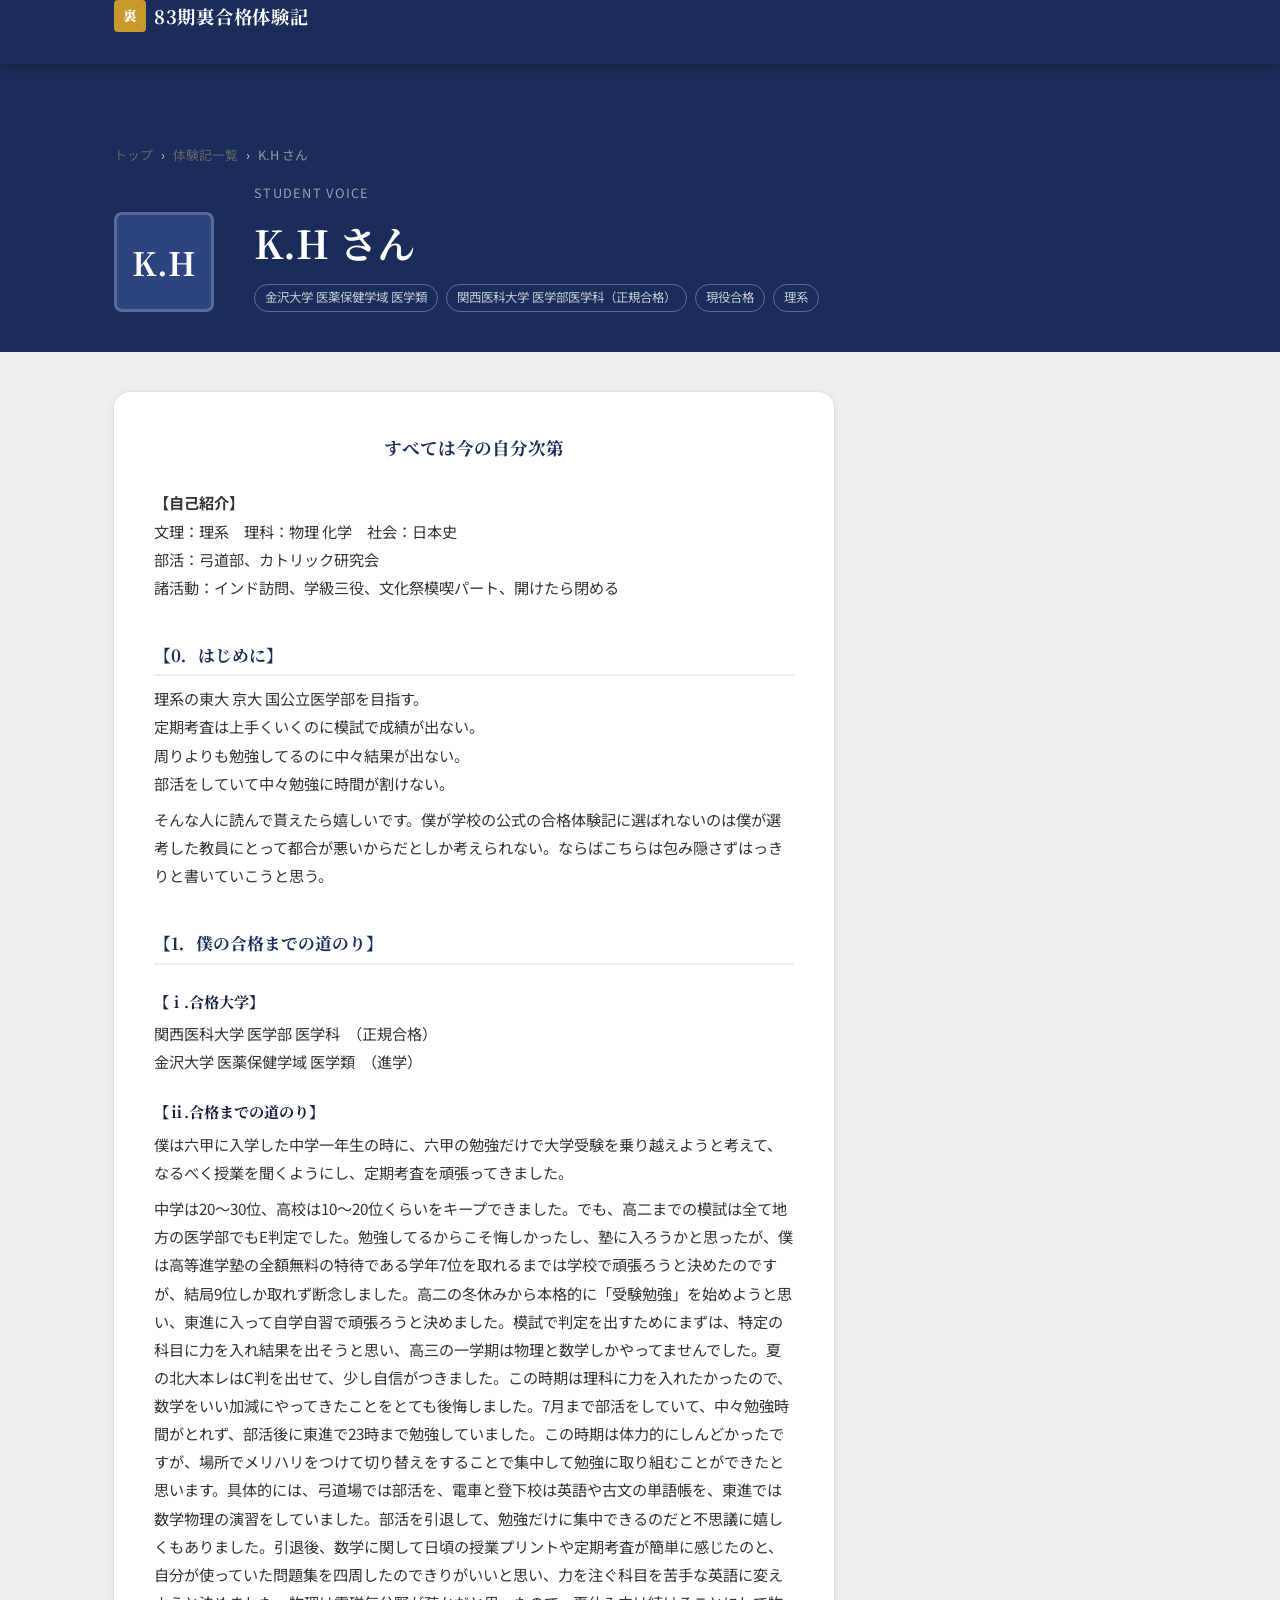
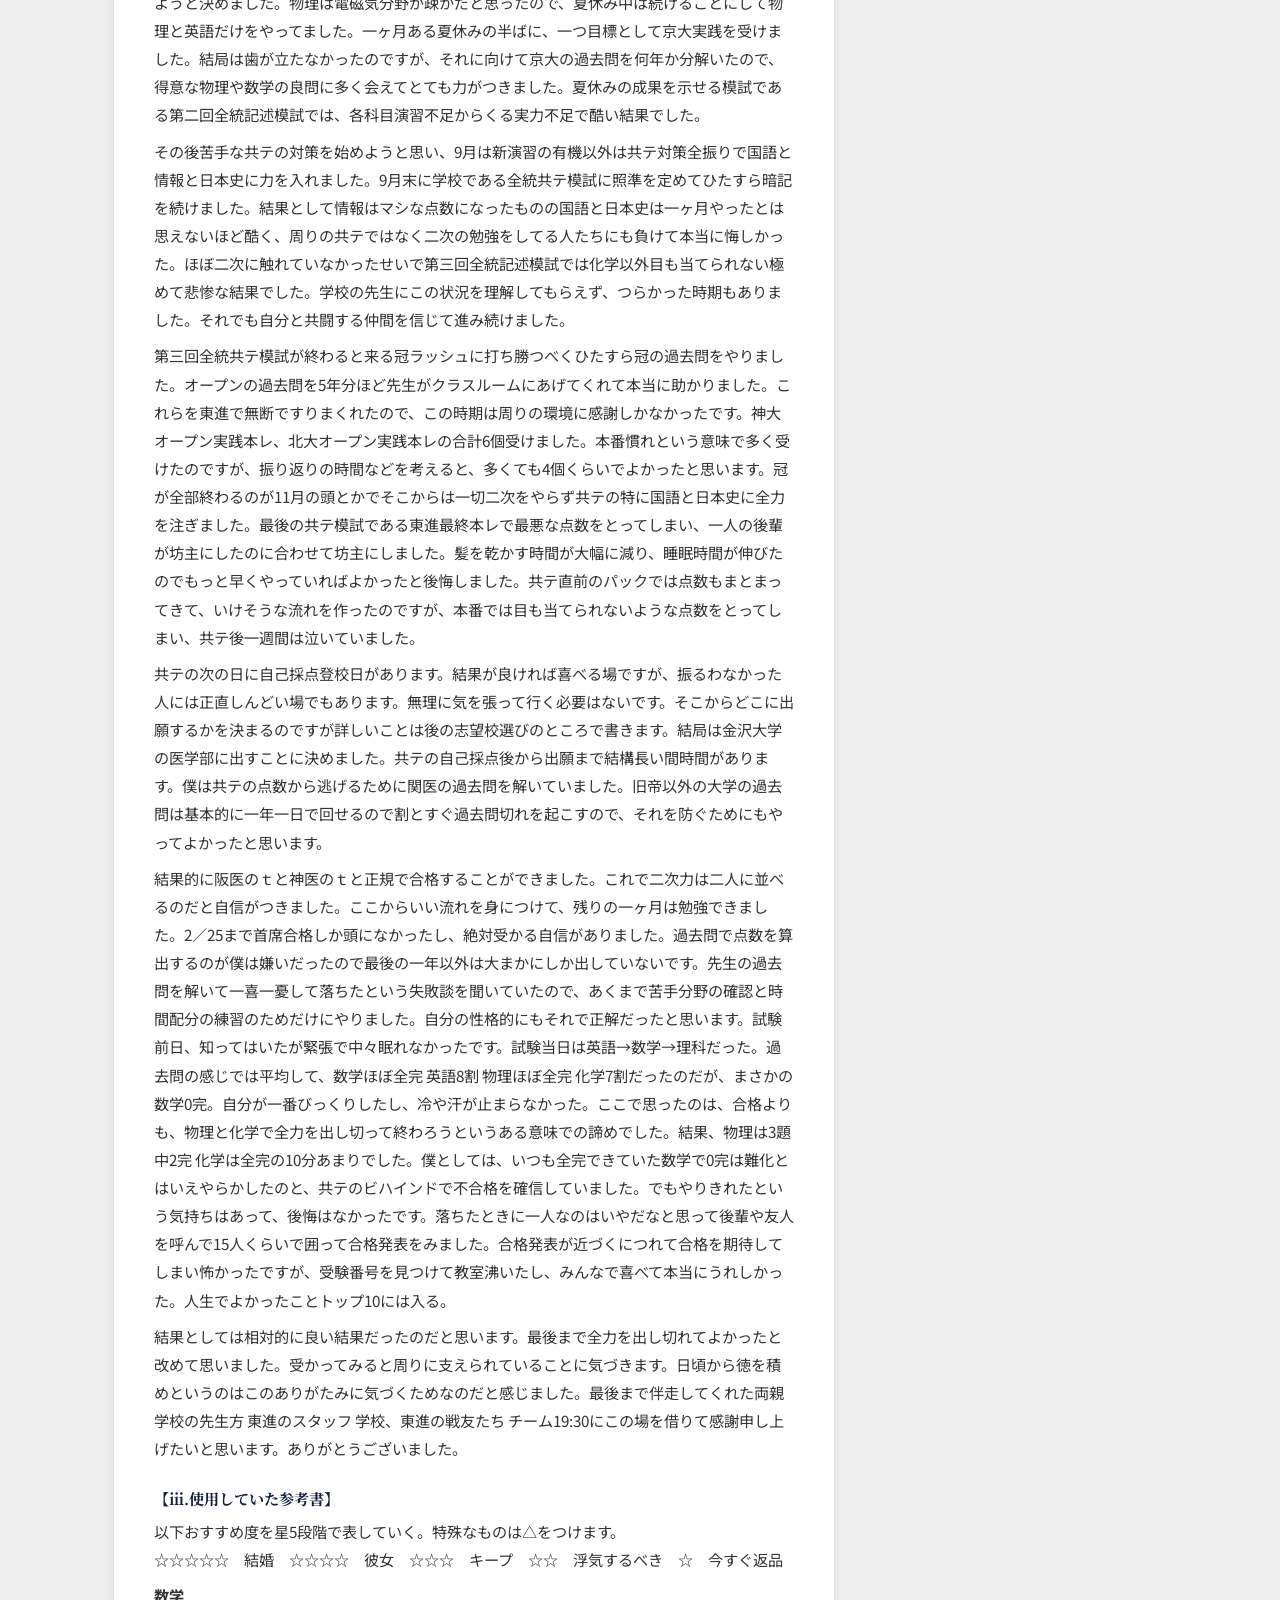
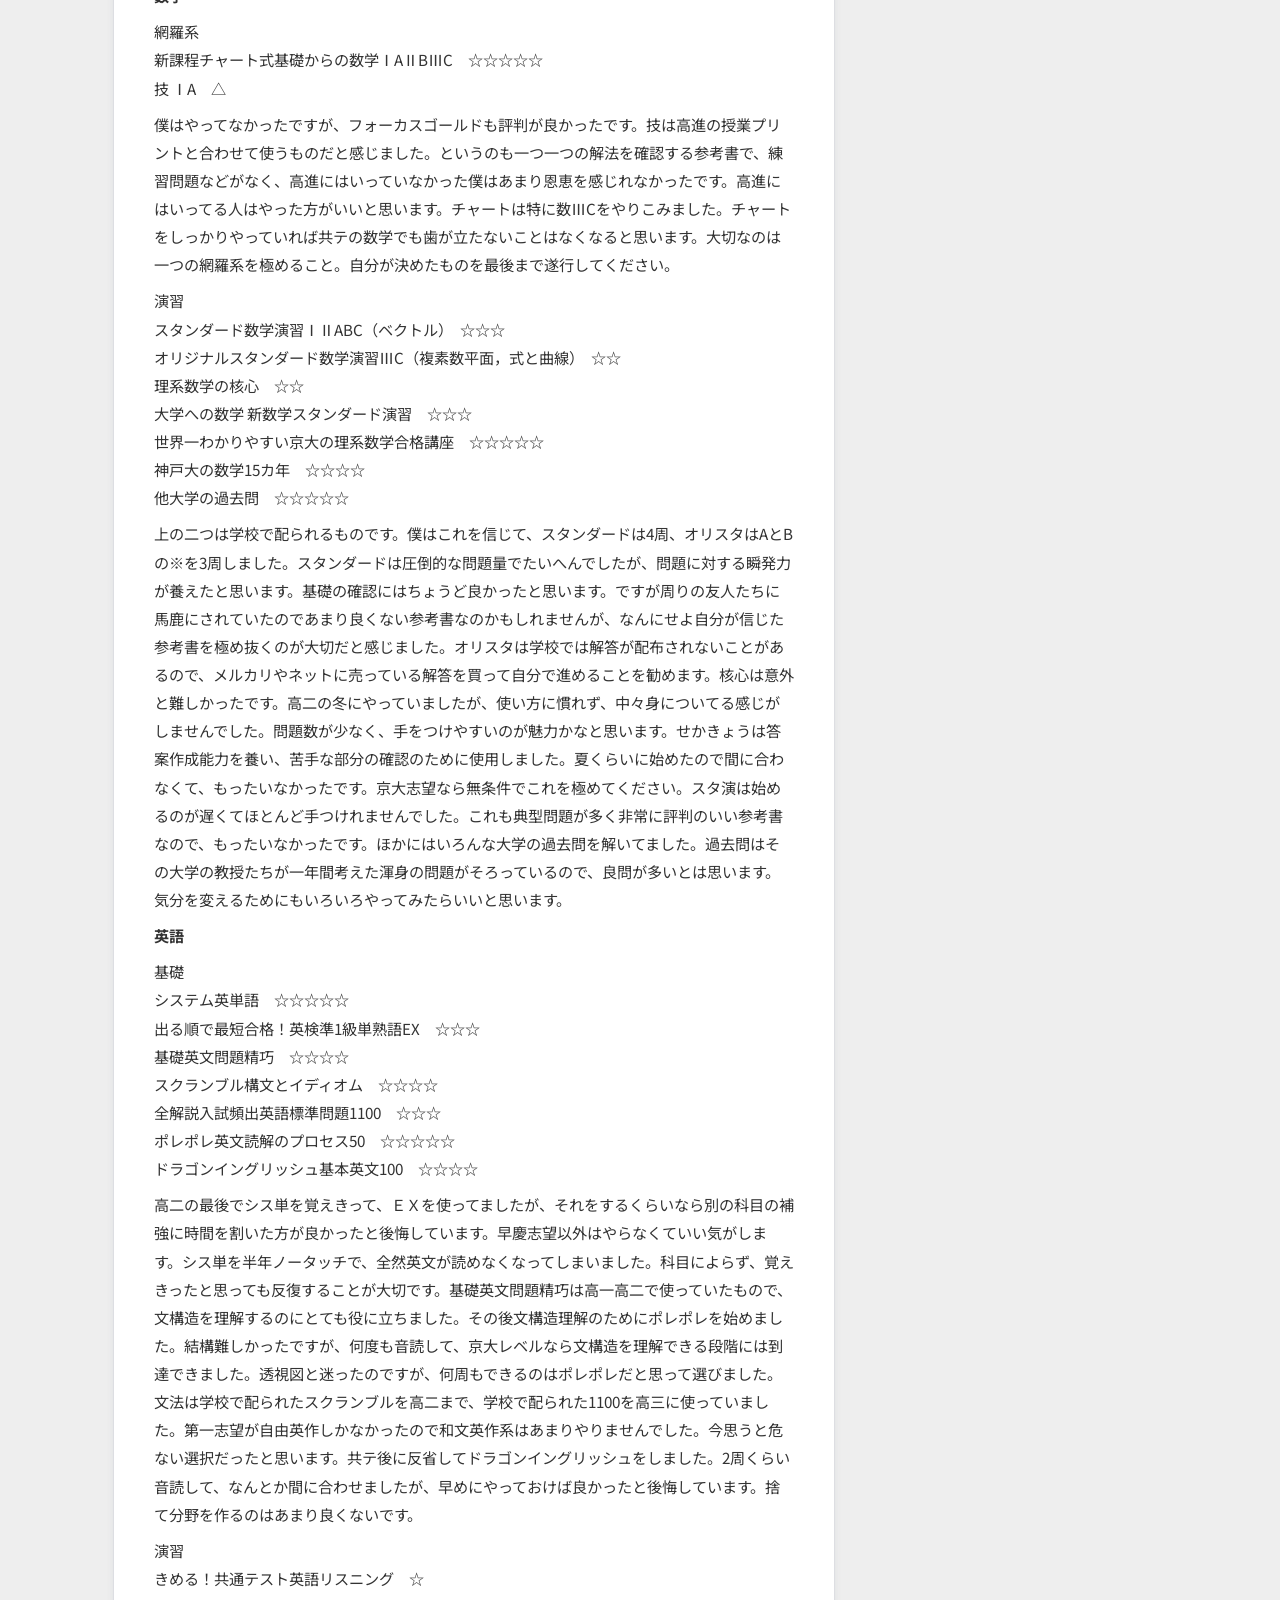
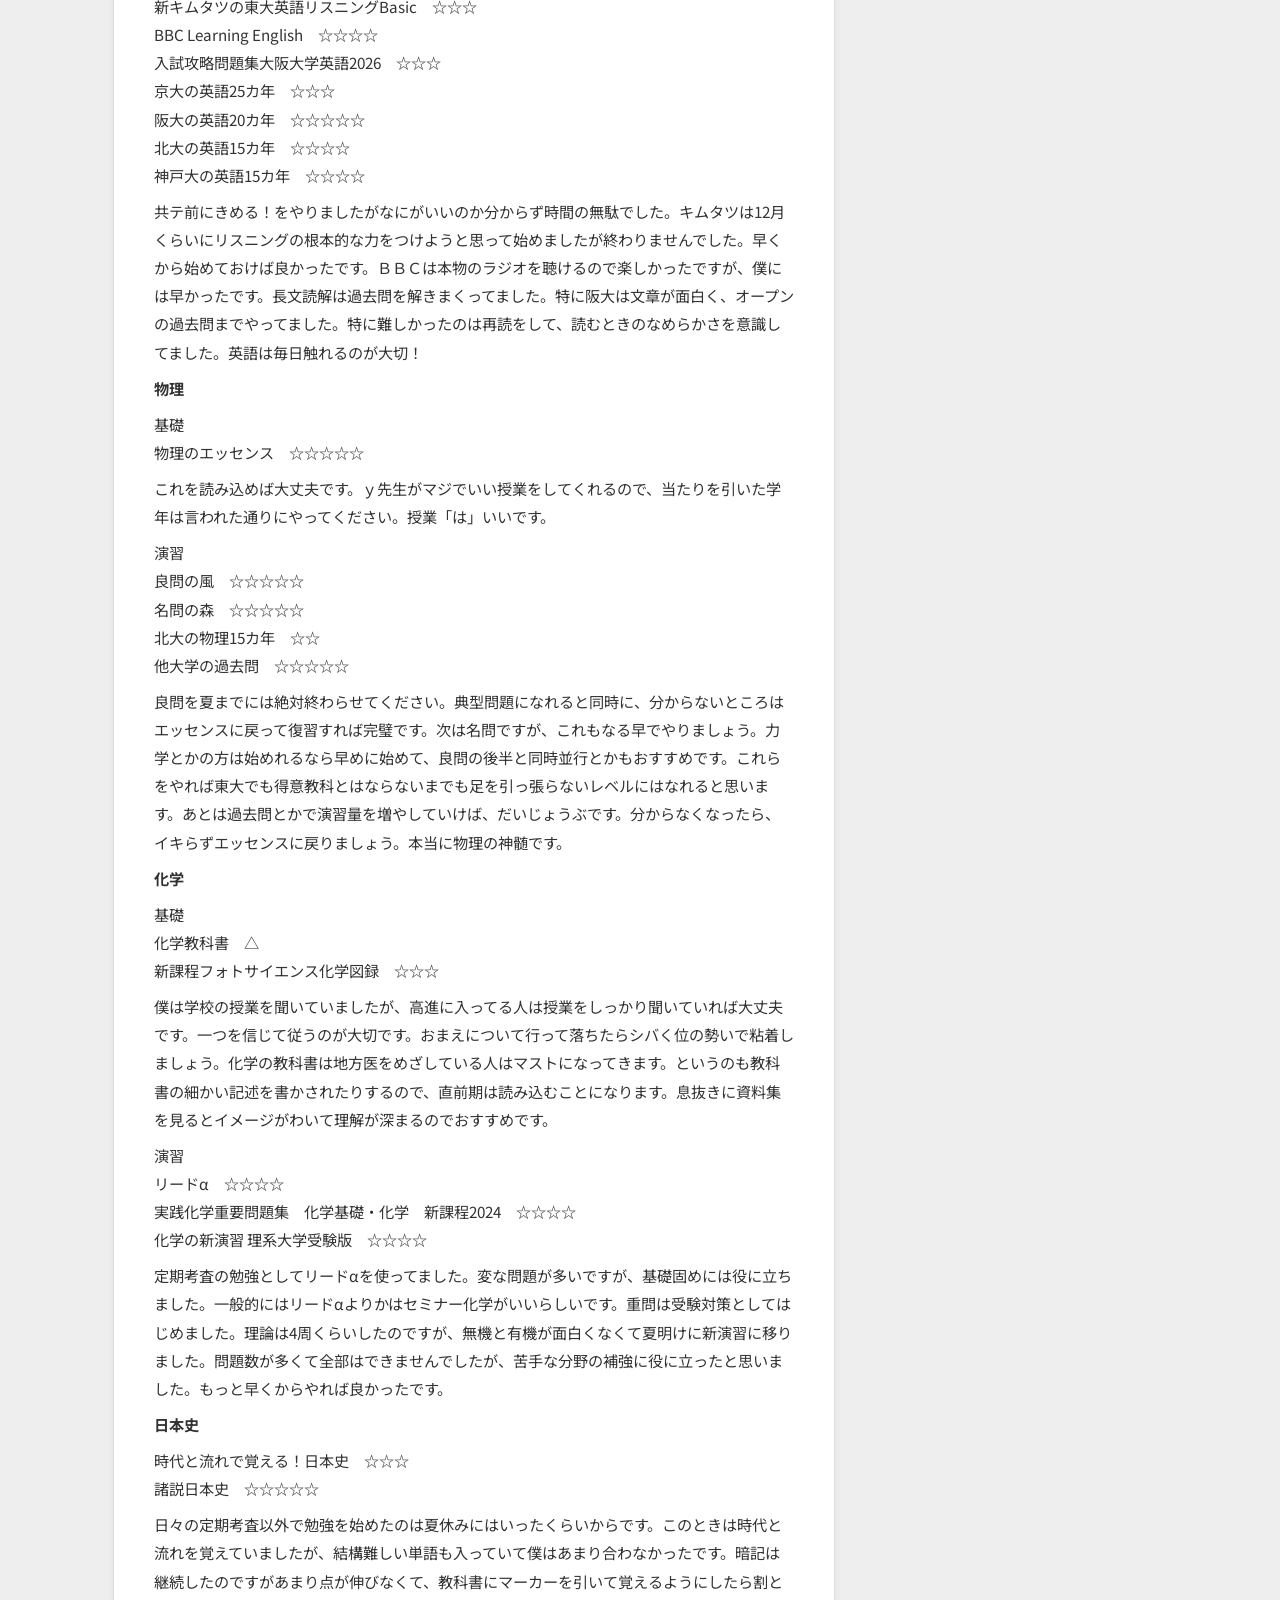
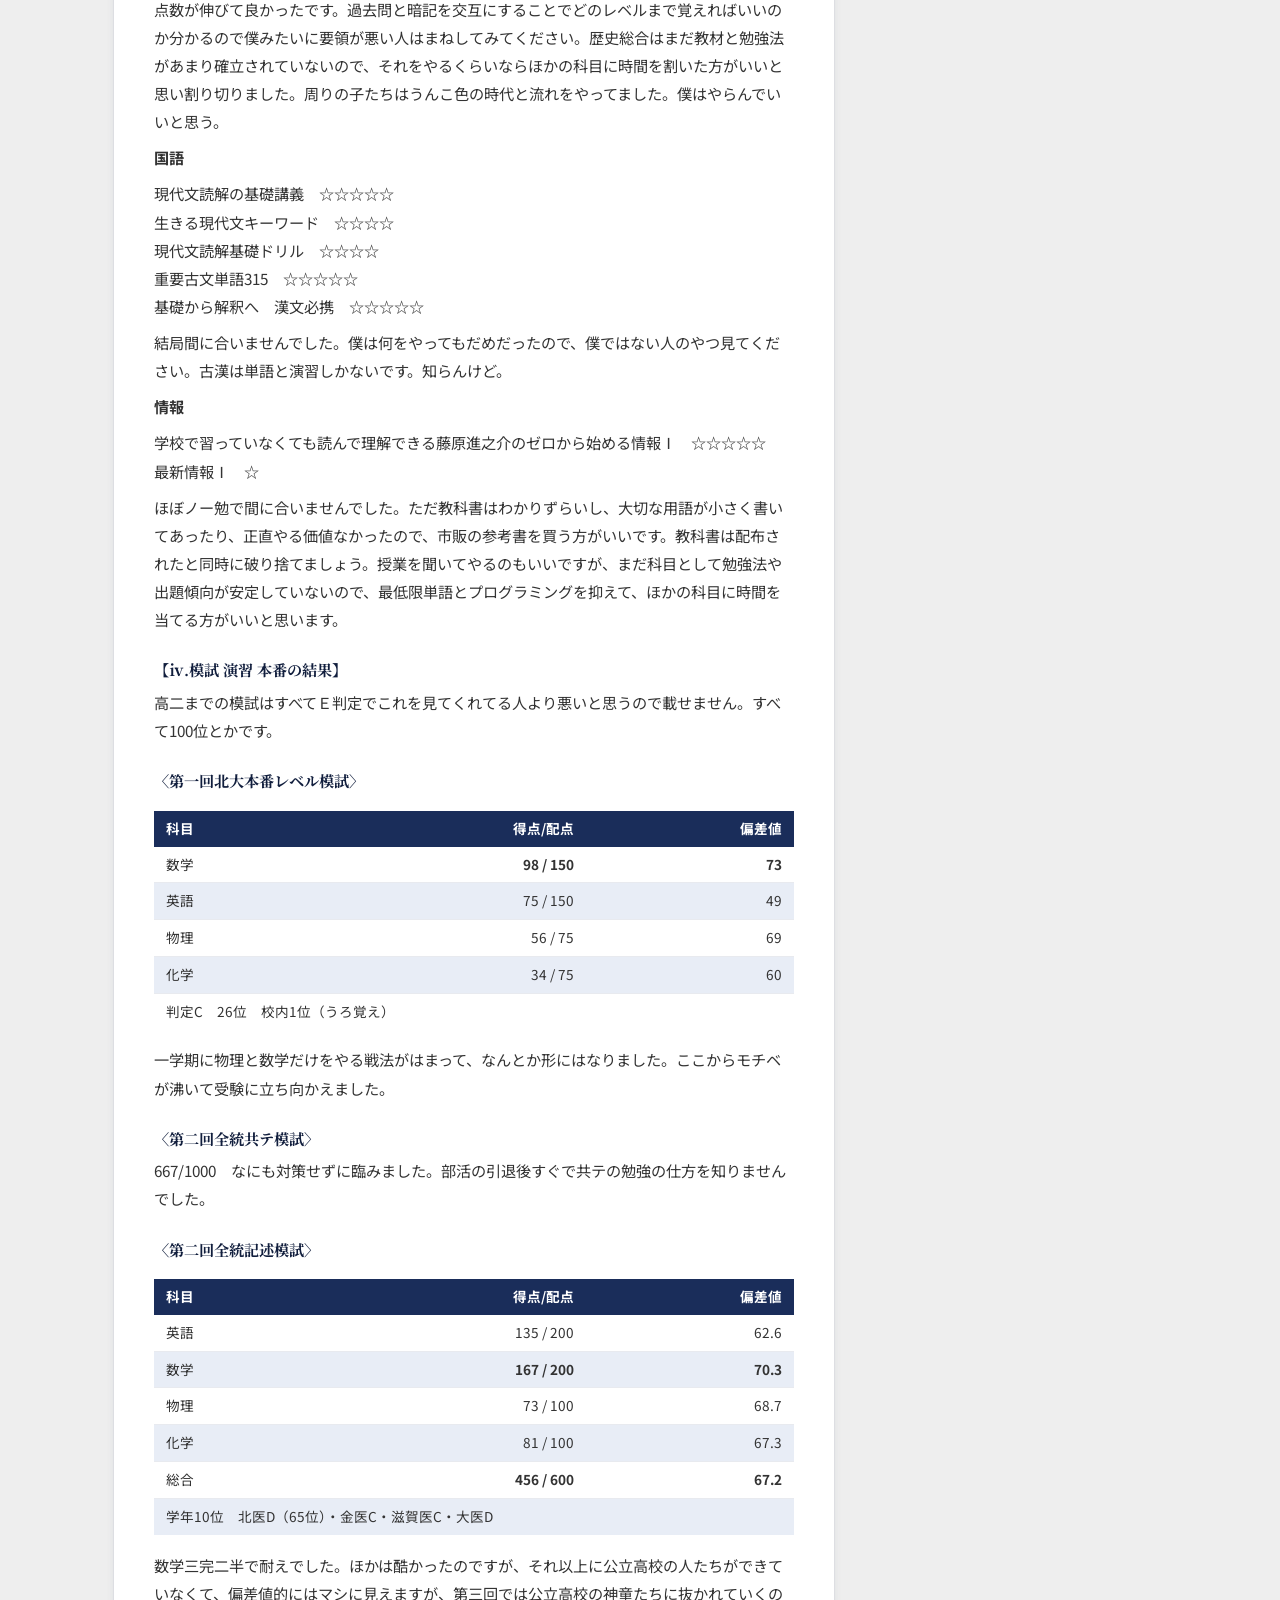
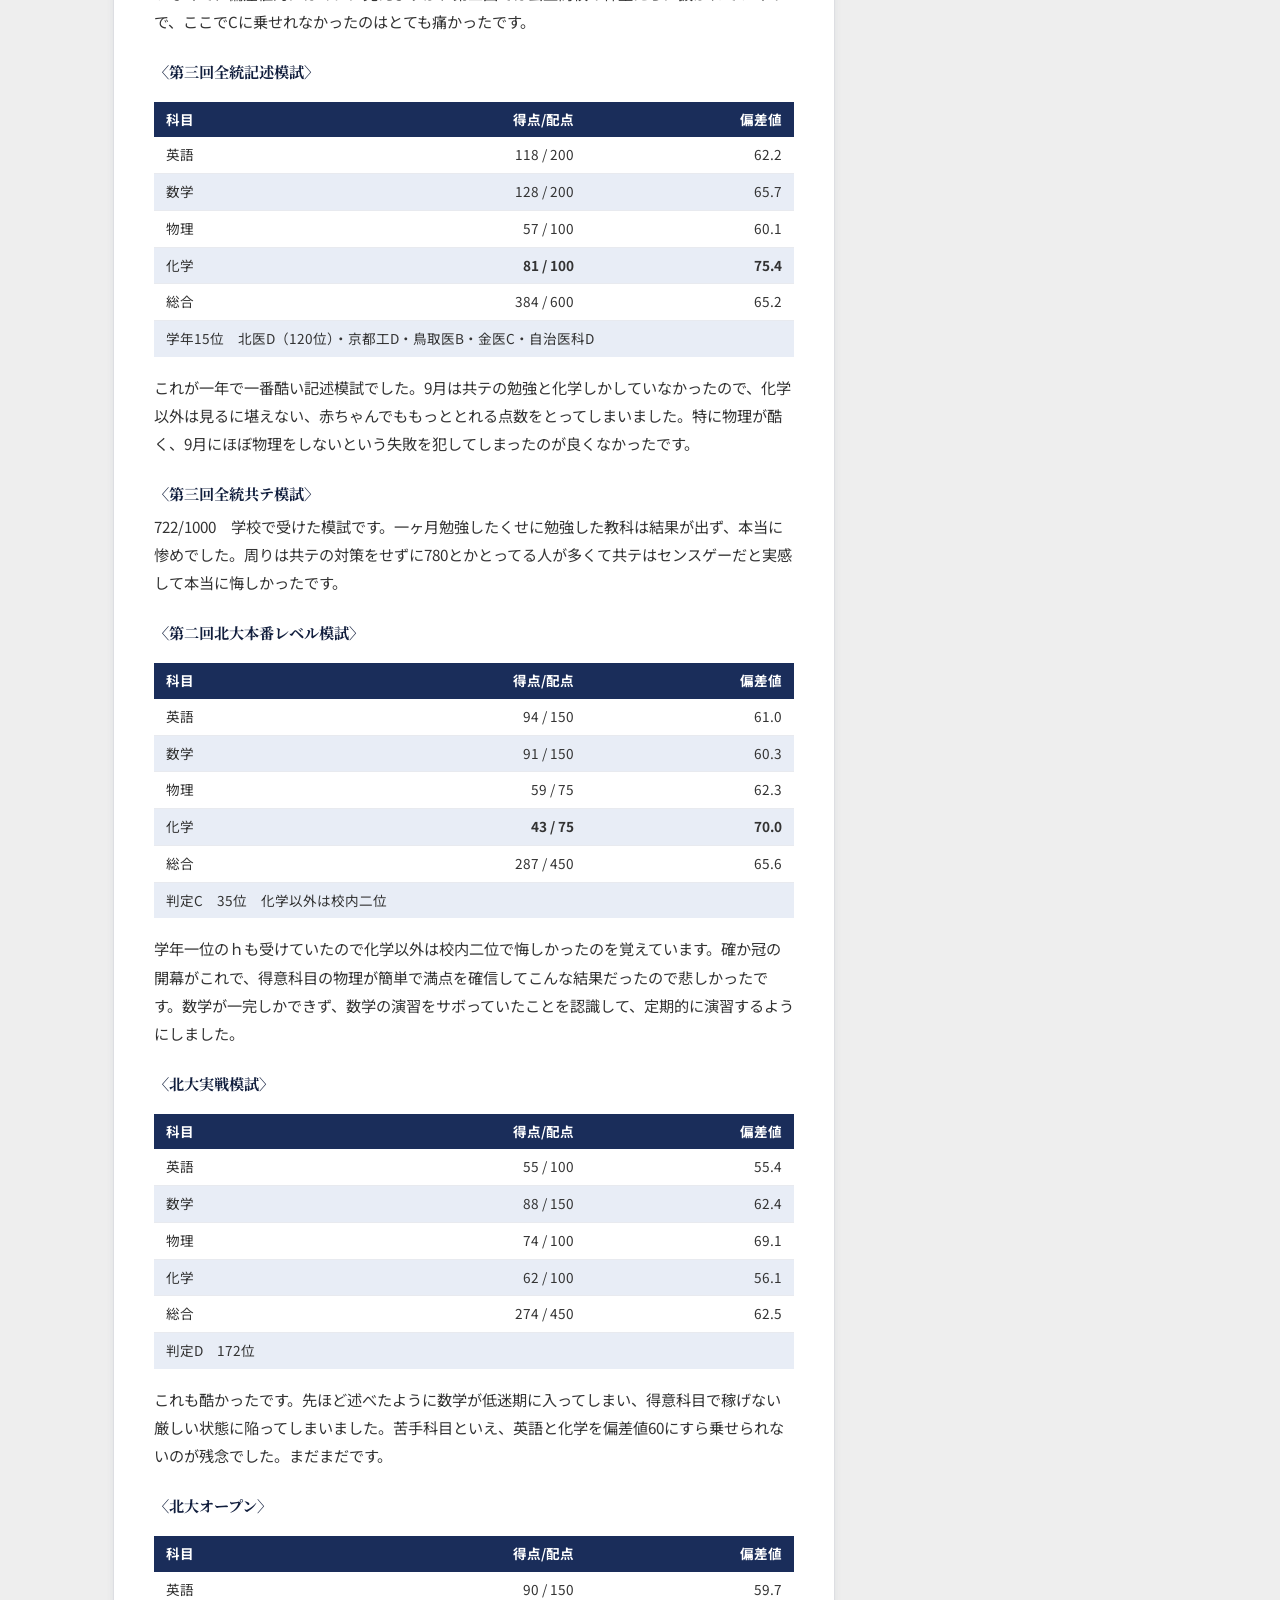
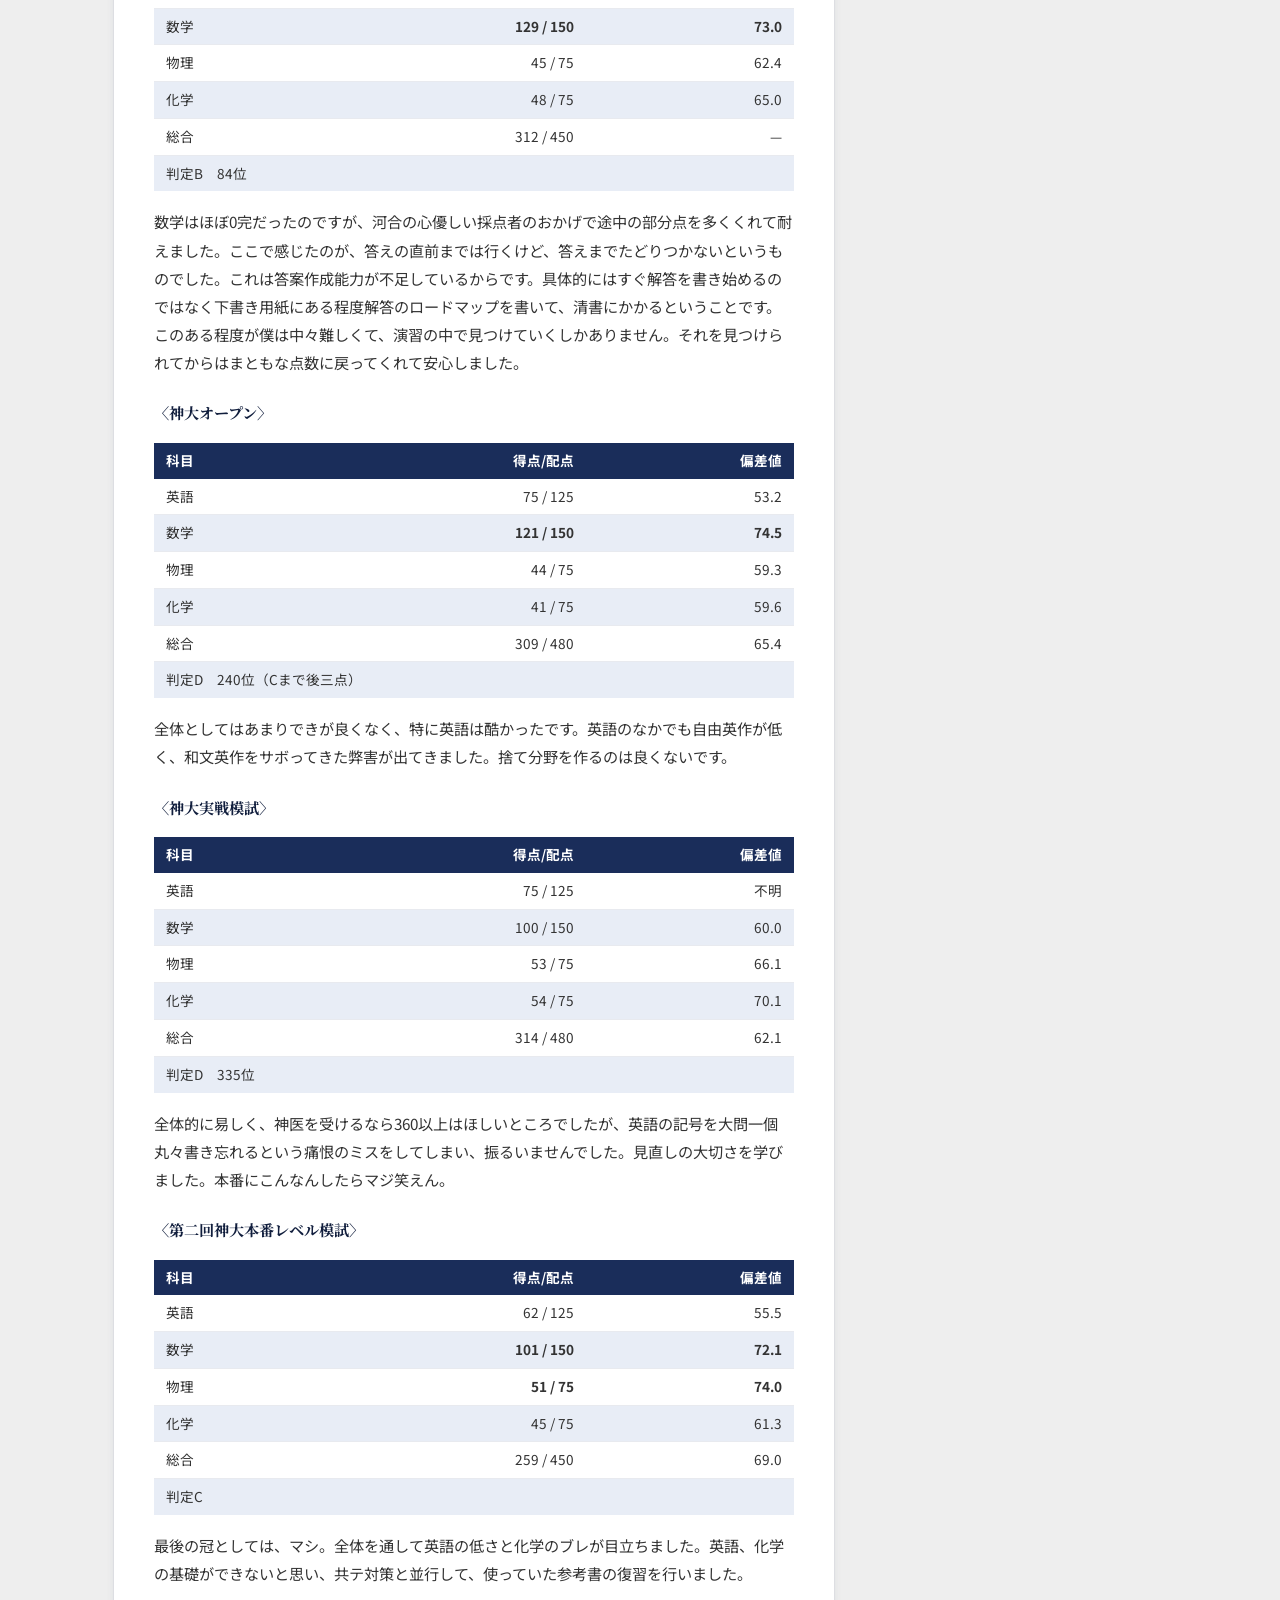
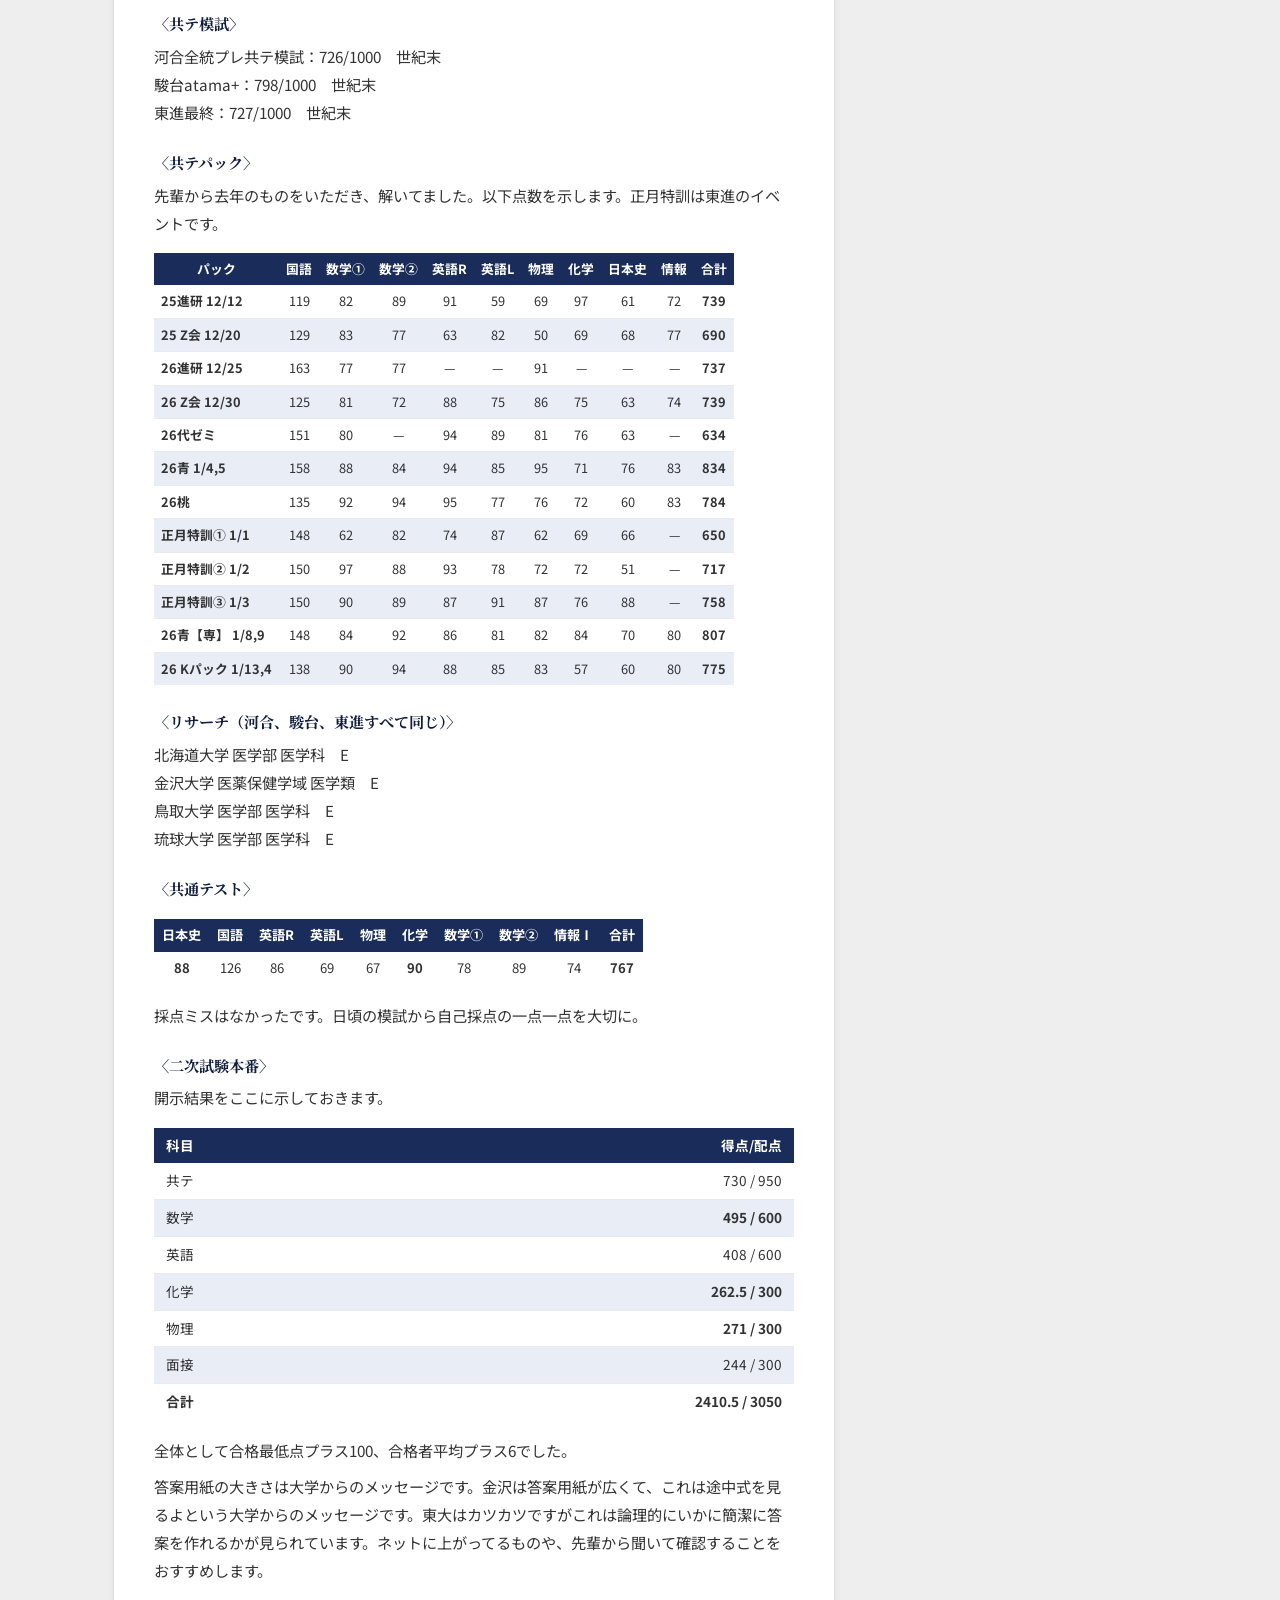
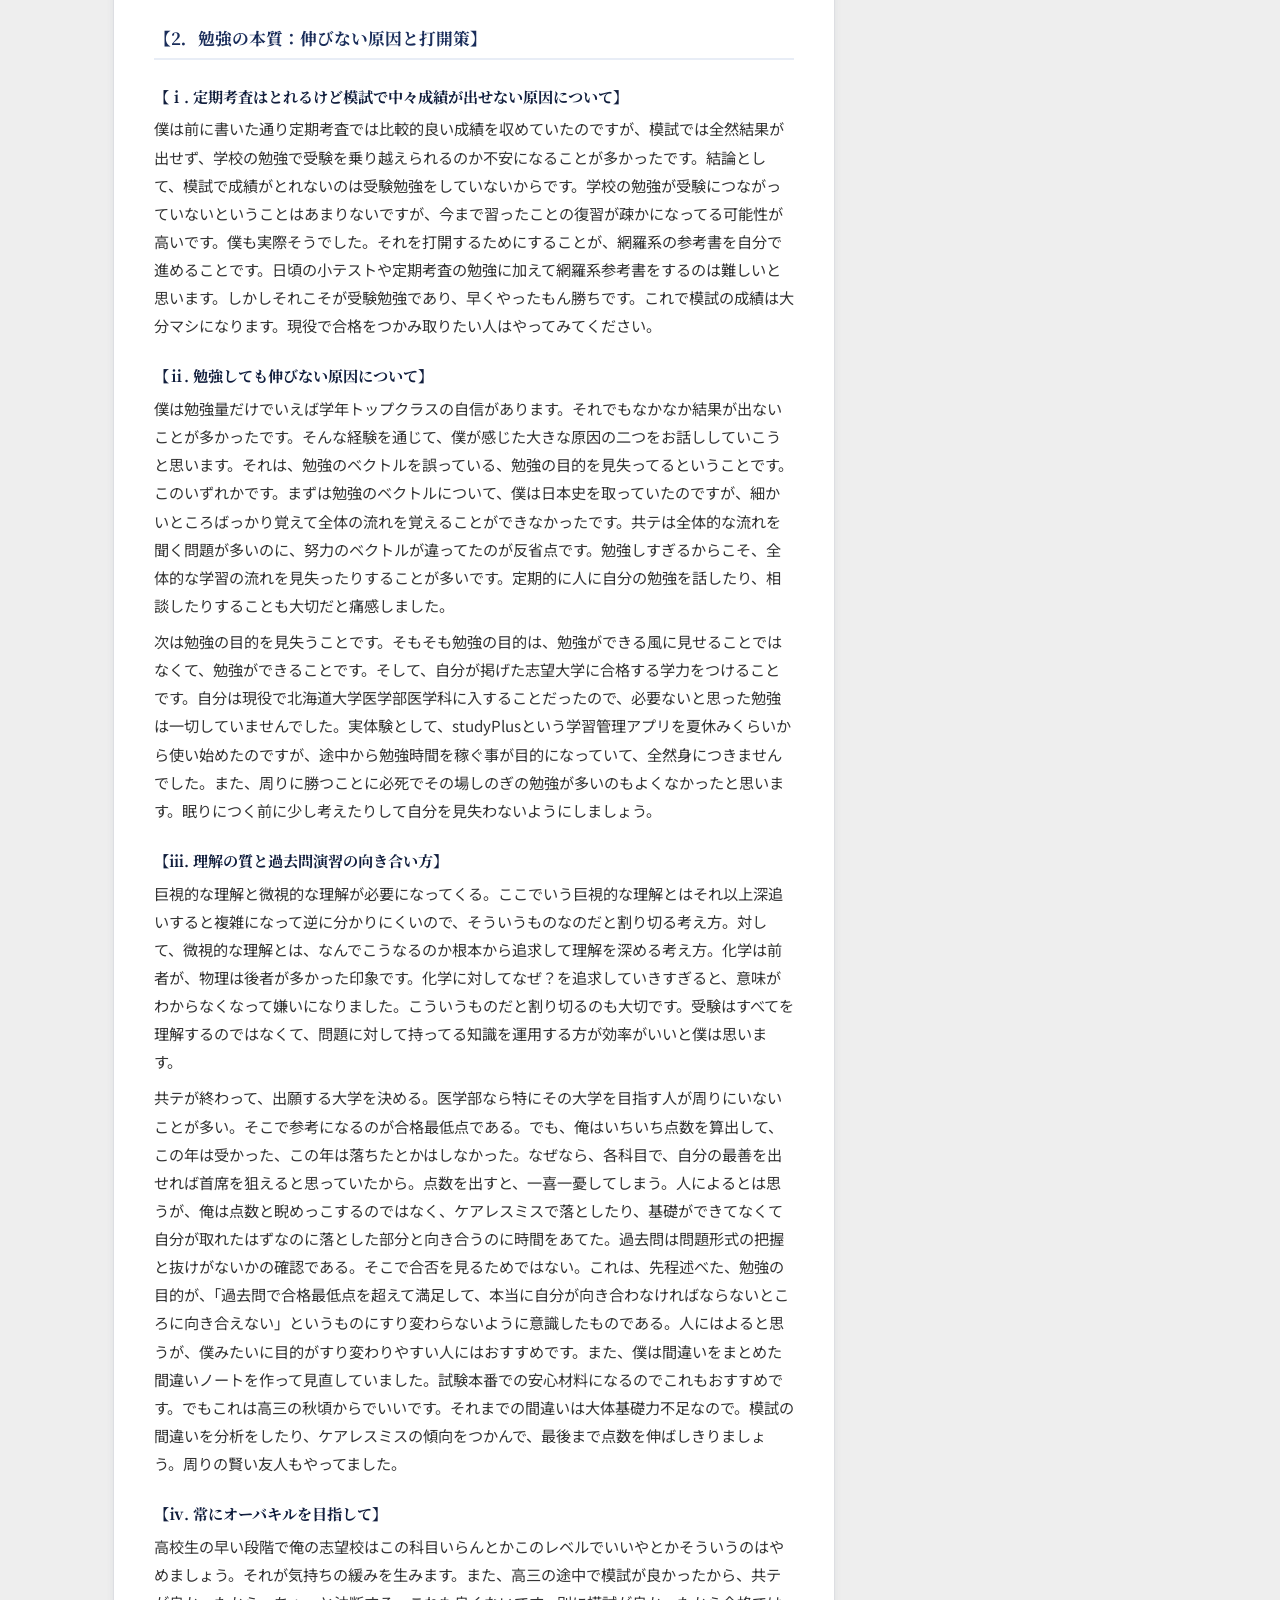
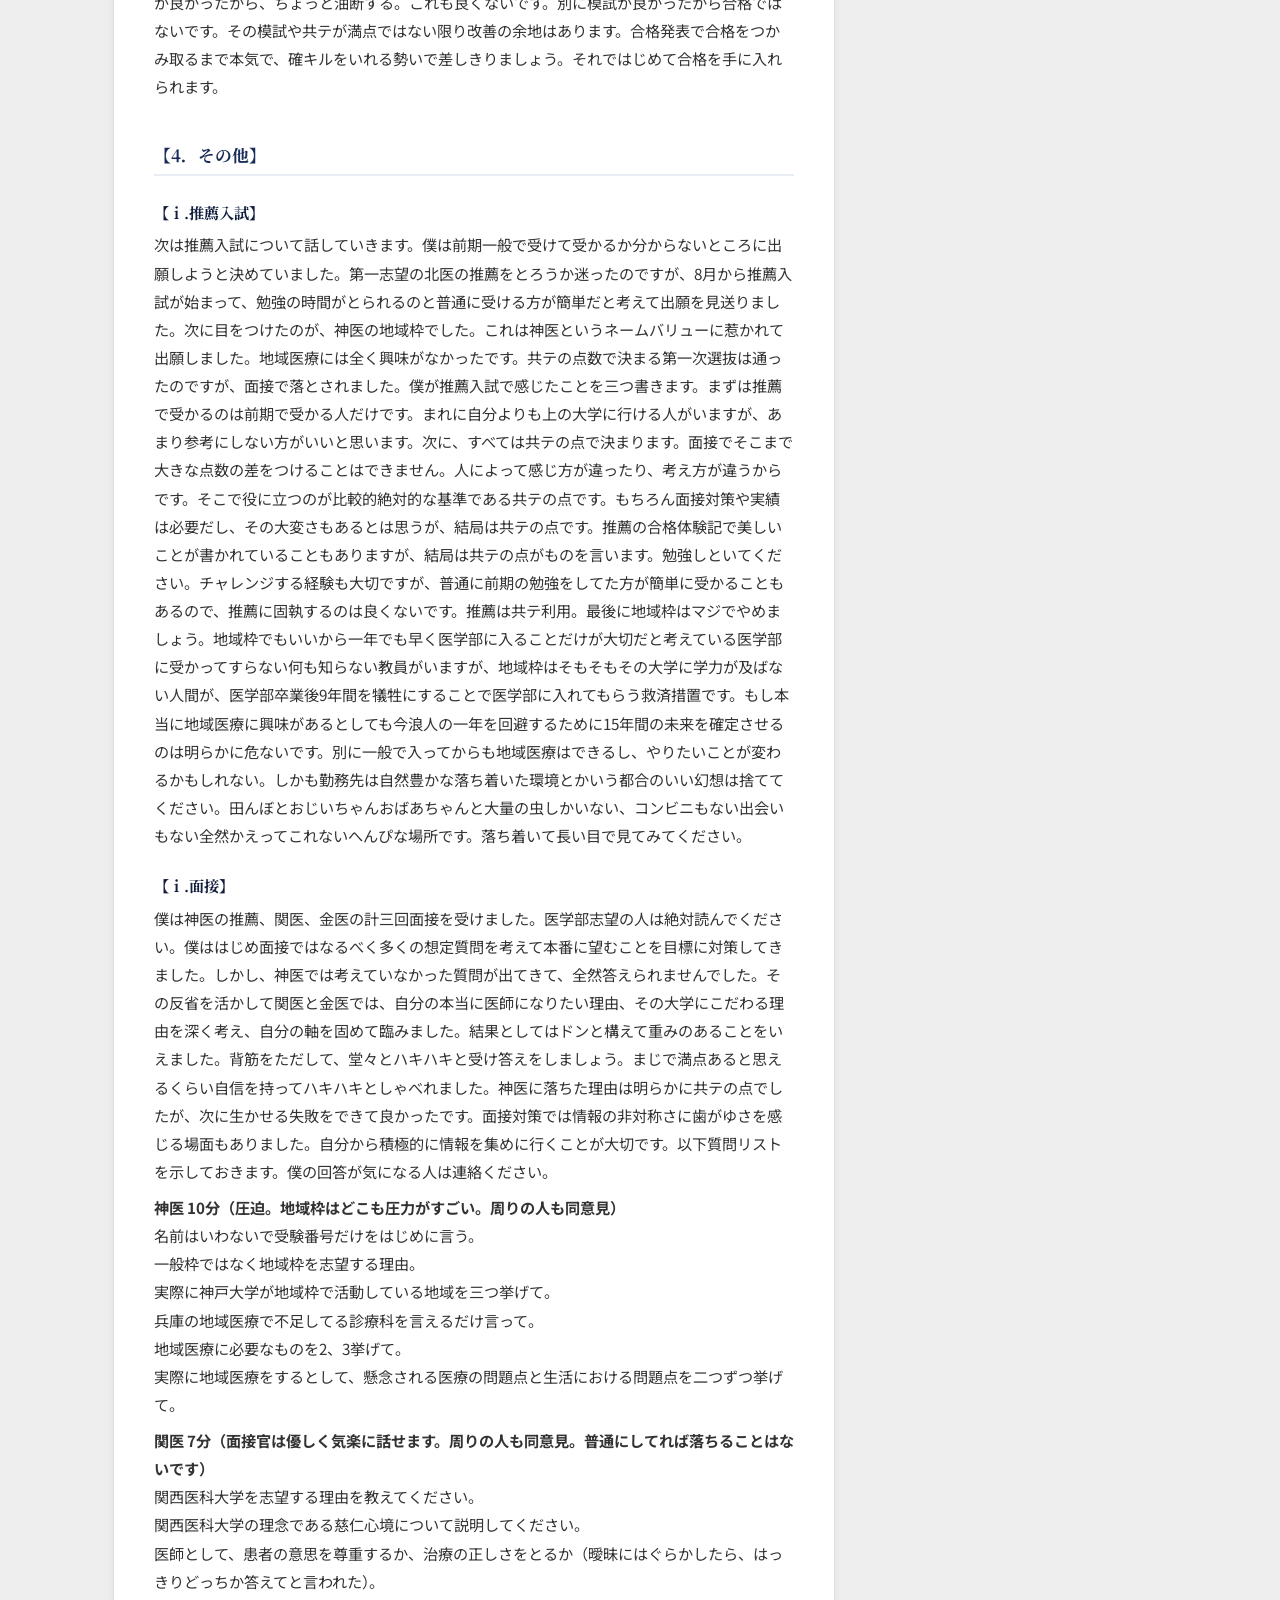
==== commit fa9d1d62: "update" ====
--- a/taikenki/k.h/index.html
+++ b/taikenki/k.h/index.html
@@ -188,9 +188,9 @@
 
         <p>共テの次の日に自己採点登校日があります。結果が良ければ喜べる場ですが、振るわなかった人には正直しんどい場でもあります。無理に気を張って行く必要はないです。そこからどこに出願するかを決まるのですが詳しいことは後の志望校選びのところで書きます。結局は金沢大学の医学部に出すことに決めました。共テの自己採点後から出願まで結構長い間時間があります。僕は共テの点数から逃げるために関医の過去問を解いていました。旧帝以外の大学の過去問は基本的に一年一日で回せるので割とすぐ過去問切れを起こすので、それを防ぐためにもやってよかったと思います。</p>
 
-        <p>結果的に阪医のｔと神医のｔと正規で合格することができた。これで二次力は二人に並べるのだと自信がついた。ここからいい流れを身につけて、残りの一ヶ月は勉強できた。2／25まで首席合格しか頭になかったし、絶対受かる自信があった。過去問で点数を算出するのが僕は嫌いだったので最後の一年以外は大まかにしか出していないです。先生の過去問を解いて一喜一憂して落ちたという失敗談を聞いていたので、あくまで苦手分野の確認と時間配分の練習のためだけにやった。自分の性格的にもそれで正解だったと思います。試験前日、知ってはいたが緊張で中々眠れなかった。試験当日は英語→数学→理科だった。過去問の感じでは平均して、数学ほぼ全完 英語8割 物理ほぼ全完 化学7割だったのだが、まさかの数学0完。自分が一番びっくりしたし、冷や汗が止まらなかった。ここで思ったのは、合格よりも、物理と化学で全力を出し切って終わろうというある意味での諦めでした。結果、物理は3題中2完 化学は全完の10分あまりでした。僕としては、いつも全完できていた数学で0完は難化とはいえやらかしたのと、共テのビハインドで不合格を確信していました。でもやりきれたという気持ちはあって、後悔はなかった。落ちたときに一人なのはいやだなと思って後輩や友人を呼んで15人くらいで囲って合格発表をみました。合格発表が近づくにつれて合格を期待してしまい怖かったですが、受験番号を見つけて教室沸いたし、みんなで喜べて本当にうれしかった。人生でよかったことトップ10には入る。</p>
-
-        <p>結果としては相対的に良い結果だったのだと思います。最後まで全力を出し切れてよかったと改めて思いました。受かってみると周りに支えられていることに気づきます。日頃から徳を積めというのはこのありがたみに気づくためなのだと感じました。最後まで伴走してくれた両親 学校の先生方 東進のスタッフ 学校、東進の戦友たちにこの場を借りて感謝申し上げたいと思います。ありがとうございました。</p>
+        <p>結果的に阪医のｔと神医のｔと正規で合格することができました。これで二次力は二人に並べるのだと自信がつきました。ここからいい流れを身につけて、残りの一ヶ月は勉強できました。2／25まで首席合格しか頭になかったし、絶対受かる自信がありました。過去問で点数を算出するのが僕は嫌いだったので最後の一年以外は大まかにしか出していないです。先生の過去問を解いて一喜一憂して落ちたという失敗談を聞いていたので、あくまで苦手分野の確認と時間配分の練習のためだけにやりました。自分の性格的にもそれで正解だったと思います。試験前日、知ってはいたが緊張で中々眠れなかったです。試験当日は英語→数学→理科だった。過去問の感じでは平均して、数学ほぼ全完 英語8割 物理ほぼ全完 化学7割だったのだが、まさかの数学0完。自分が一番びっくりしたし、冷や汗が止まらなかった。ここで思ったのは、合格よりも、物理と化学で全力を出し切って終わろうというある意味での諦めでした。結果、物理は3題中2完 化学は全完の10分あまりでした。僕としては、いつも全完できていた数学で0完は難化とはいえやらかしたのと、共テのビハインドで不合格を確信していました。でもやりきれたという気持ちはあって、後悔はなかったです。落ちたときに一人なのはいやだなと思って後輩や友人を呼んで15人くらいで囲って合格発表をみました。合格発表が近づくにつれて合格を期待してしまい怖かったですが、受験番号を見つけて教室沸いたし、みんなで喜べて本当にうれしかった。人生でよかったことトップ10には入る。</p>
+
+        <p>結果としては相対的に良い結果だったのだと思います。最後まで全力を出し切れてよかったと改めて思いました。受かってみると周りに支えられていることに気づきます。日頃から徳を積めというのはこのありがたみに気づくためなのだと感じました。最後まで伴走してくれた両親 学校の先生方 東進のスタッフ 学校、東進の戦友たち チーム19:30にこの場を借りて感謝申し上げたいと思います。ありがとうございました。</p>
 
         <h3>【ⅲ.使用していた参考書】</h3>
 
@@ -485,7 +485,7 @@
 
         <h3>【ⅲ. 理解の質と過去問演習の向き合い方】</h3>
         <p>巨視的な理解と微視的な理解が必要になってくる。ここでいう巨視的な理解とはそれ以上深追いすると複雑になって逆に分かりにくいので、そういうものなのだと割り切る考え方。対して、微視的な理解とは、なんでこうなるのか根本から追求して理解を深める考え方。化学は前者が、物理は後者が多かった印象です。化学に対してなぜ？を追求していきすぎると、意味がわからなくなって嫌いになりました。こういうものだと割り切るのも大切です。受験はすべてを理解するのではなくて、問題に対して持ってる知識を運用する方が効率がいいと僕は思います。</p>
-        <p>共テが終わって、出願する大学を決める。医学部なら特にその大学を目指す人が周りにいないことが多い。そこで参考になるのが合格最低点である。でも、俺はいちいち点数を算出して、この年は受かった、この年は落ちたとかはしなかった。なぜなら、各科目で、自分の最善を出せれば首席を狙えると思っていたから。点数を出すと、一喜一憂してしまう。人によるとは思うが、俺は点数と睨めっこするのではなく、ケアレスミスで落としたり、基礎ができてなくて自分が取れたはずなのに落とした部分と向き合うのに時間をあてた。過去問は問題形式の把握と抜けがないかの確認である。そこで合否を見るためではない。これは、先程述べた、勉強の目的が、「過去問で合格最低点を超えて満足して、本当に自分が向き合わなければならないところに向き合えない」というものにすり変わらないように意識したものである。人にはよると思うが、僕みたいに目的がすり変わりやすい人にはおすすめです。</p>
+        <p>共テが終わって、出願する大学を決める。医学部なら特にその大学を目指す人が周りにいないことが多い。そこで参考になるのが合格最低点である。でも、俺はいちいち点数を算出して、この年は受かった、この年は落ちたとかはしなかった。なぜなら、各科目で、自分の最善を出せれば首席を狙えると思っていたから。点数を出すと、一喜一憂してしまう。人によるとは思うが、俺は点数と睨めっこするのではなく、ケアレスミスで落としたり、基礎ができてなくて自分が取れたはずなのに落とした部分と向き合うのに時間をあてた。過去問は問題形式の把握と抜けがないかの確認である。そこで合否を見るためではない。これは、先程述べた、勉強の目的が、「過去問で合格最低点を超えて満足して、本当に自分が向き合わなければならないところに向き合えない」というものにすり変わらないように意識したものである。人にはよると思うが、僕みたいに目的がすり変わりやすい人にはおすすめです。また、僕は間違いをまとめた間違いノートを作って見直していました。試験本番での安心材料になるのでこれもおすすめです。でもこれは高三の秋頃からでいいです。それまでの間違いは大体基礎力不足なので。模試の間違いを分析をしたり、ケアレスミスの傾向をつかんで、最後まで点数を伸ばしきりましょう。周りの賢い友人もやってました。</p>
 
         <h3>【ⅳ. 常にオーバキルを目指して】</h3>
         <p>高校生の早い段階で俺の志望校はこの科目いらんとかこのレベルでいいやとかそういうのはやめましょう。それが気持ちの緩みを生みます。また、高三の途中で模試が良かったから、共テが良かったから、ちょっと油断する。これも良くないです。別に模試が良かったから合格ではないです。その模試や共テが満点ではない限り改善の余地はあります。合格発表で合格をつかみ取るまで本気で、確キルをいれる勢いで差しきりましょう。それではじめて合格を手に入れられます。</p>
@@ -524,7 +524,7 @@
         <h3>【ⅱ.志望校選び】</h3>
         <p>医学部はどこも同じと言いますが、6年間住む場所が決まるので慎重に決めましょう。住めば都ですが、交通の便や物価など変えられないものもあります。</p>
         <p>周りを見てて、志望校を一個あげることで自分の成績が飛躍的に伸びることが多いです。あげすぎは良くないですが、手を伸ばしたら届きそうな環境が一番です。</p>
-        <p>本番は結局ボーダー−6%の金沢大学に出願しました。理由は2年前の志望校であることと、二次の配点が高いことにあります。北大を受けたい気持ちもあったのですが、北大はボーダー−9%で、かつ受ける層が全然違うと思った。初めは北大を受けるつもりだったけど、ある時、無理かもって思ってしまった。これを思った時点で負けだと自分の中で思ったから、金沢大学に出願しました。面談で、2次試験で8割を取らないと落ちるとやる気を削がれるようなことを言われたのですが、僕には絶対受かるという自信と僕なりの実績とここまで毎日学校に残って頑張ってきたという努力の積み重ねがあったので、合格をつかみ取れると信じて疑わなかったです。金沢もだいぶマイナススタートで一部の先生たちはネガキャンしてきましたが、共テ後から2次試験まで、金沢大学を無理だと思ったことはない。数学を全完すればいいから。</p>
+        <p>本番は結局ボーダー−6%の金沢大学に出願しました。理由は2年前の志望校であることと、二次の配点が高いことにあります。北大を受けたい気持ちもあったのですが、北大はボーダー−9%で、かつ受ける層が全然違うと思った。初めは北大を受けるつもりだったけど、ある時、無理かもって思ってしまった。これを思った時点で負けだと自分の中で思ったから、金沢大学に出願しました。面談で、2次試験で8割を取らないと落ちるとやる気を削がれるようなことを言われたのですが、僕には絶対受かるという自信と僕なりの実績とここまで毎日学校に残って頑張ってきたという努力の積み重ねがあったので、合格をつかみ取れると信じて疑わなかったです。金沢もだいぶマイナススタートで一部の先生たちはネガキャンしてきましたが、共テ後から2次試験まで、金沢大学を無理だと思ったことはない。数学を全完すればいいから。志望校を下げるのは共テ後でいいです。別に理Ⅲを第一志望にしてもいいと思いますが、その大学を目指すほかの人たちに失礼がないように振る舞ってください。志望校に見合った努力をして初めて土俵に立てます。</p>
 
         <h3>【ⅲ.定期考査と入試結果の関係】</h3>
         <p>定期考査の順位と大学の合格率は相関があるのか。これは僕も中学生の時に気になっていた質問の一つでした。周りの友達を見て、結論は相関があると思いました。まず、理科や社会は直接的に役に立つことは確かに少ないですが、生きていくための背景知識が多く含まれたりしています。先ほど話した勉強習慣の確立にもつながってきます。目標を持って物事に取り組むこの姿勢が受験勉強にも生かされるのです。</p>
@@ -575,9 +575,7 @@
         <h2>【6．最後に】</h2>
 
         <p>自分が選んだ道を正解にする努力をしてください。</p>
-        <p>僕は結果としては第一志望校にいけなかったが、それに対する後悔はないです。それは自分が勉強に全力で取り組んだからだと思います。全力で努力すればそれに対する後悔をすることはない。自分の思い通りの進路でなかったとしても、今からの行動でなんとでも変えられます。腐るのではなく、この進路でよかったと周りに誇れるように行動してください。類は友を呼ぶということわざがあるようにそのうち自分の周りには同じように人間として尊敬できる人がそろっていると思います。これを読んでくれた人たちに何か一つでもためになることを伝えられたらうれしいです。心から応援してます！</p>
-
-      </div>
+        <p>二次試験直後にある先生におまえの敗因は金沢に出したことやといわれました。人の選択を否定する残念な人にはなってほしくないです。たしかに僕は結果としては第一志望校にいけなかったが、それに対する後悔はないです。それは自分が勉強に全力で取り組んだからだと思います。全力で努力すればそれに対する後悔をすることはあまりないです。たとえ自分の思い通りの進路でなかったとしても、今からの行動でなんとでも変えられます。腐るのではなく、この進路でよかったと周りに誇れるように行動してください。類は友を呼ぶということわざがあるようにそのうち自分の周りには同じように人間として尊敬できる人がそろっていると思います。これを読んでくれた人たちに何か一つでもためになることを伝えられたらうれしいです。受けたら受かる（受けたからには必ず受かる）を常に心において勉学に励んでほしいと思います。だらだらと構成もぐちゃぐちゃですが、ここまで読んでいただきありがとうございました。心から応援してます！      </div>
 
       <a href="../../#taikenki" class="btn btn--navy" style="margin-bottom:var(--space-xl); display:inline-flex;">
         ← 体験記一覧に戻る
